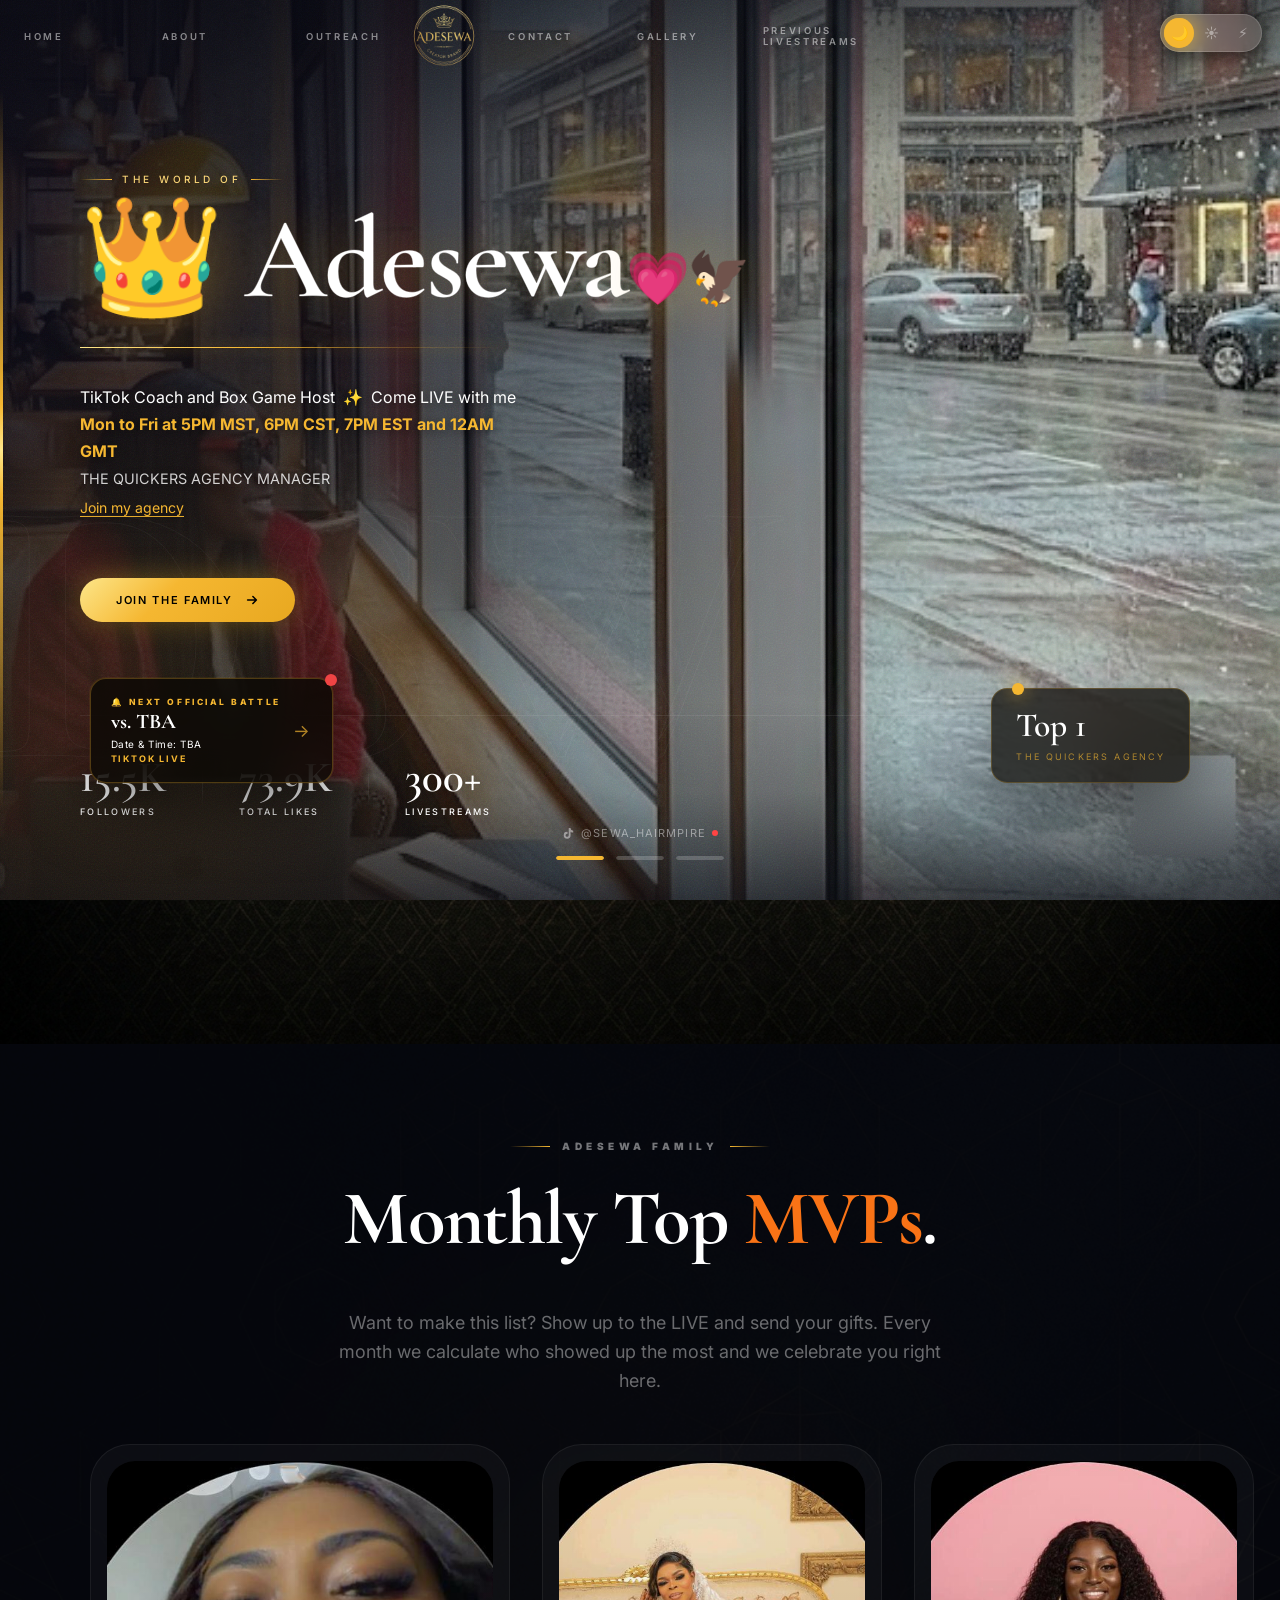
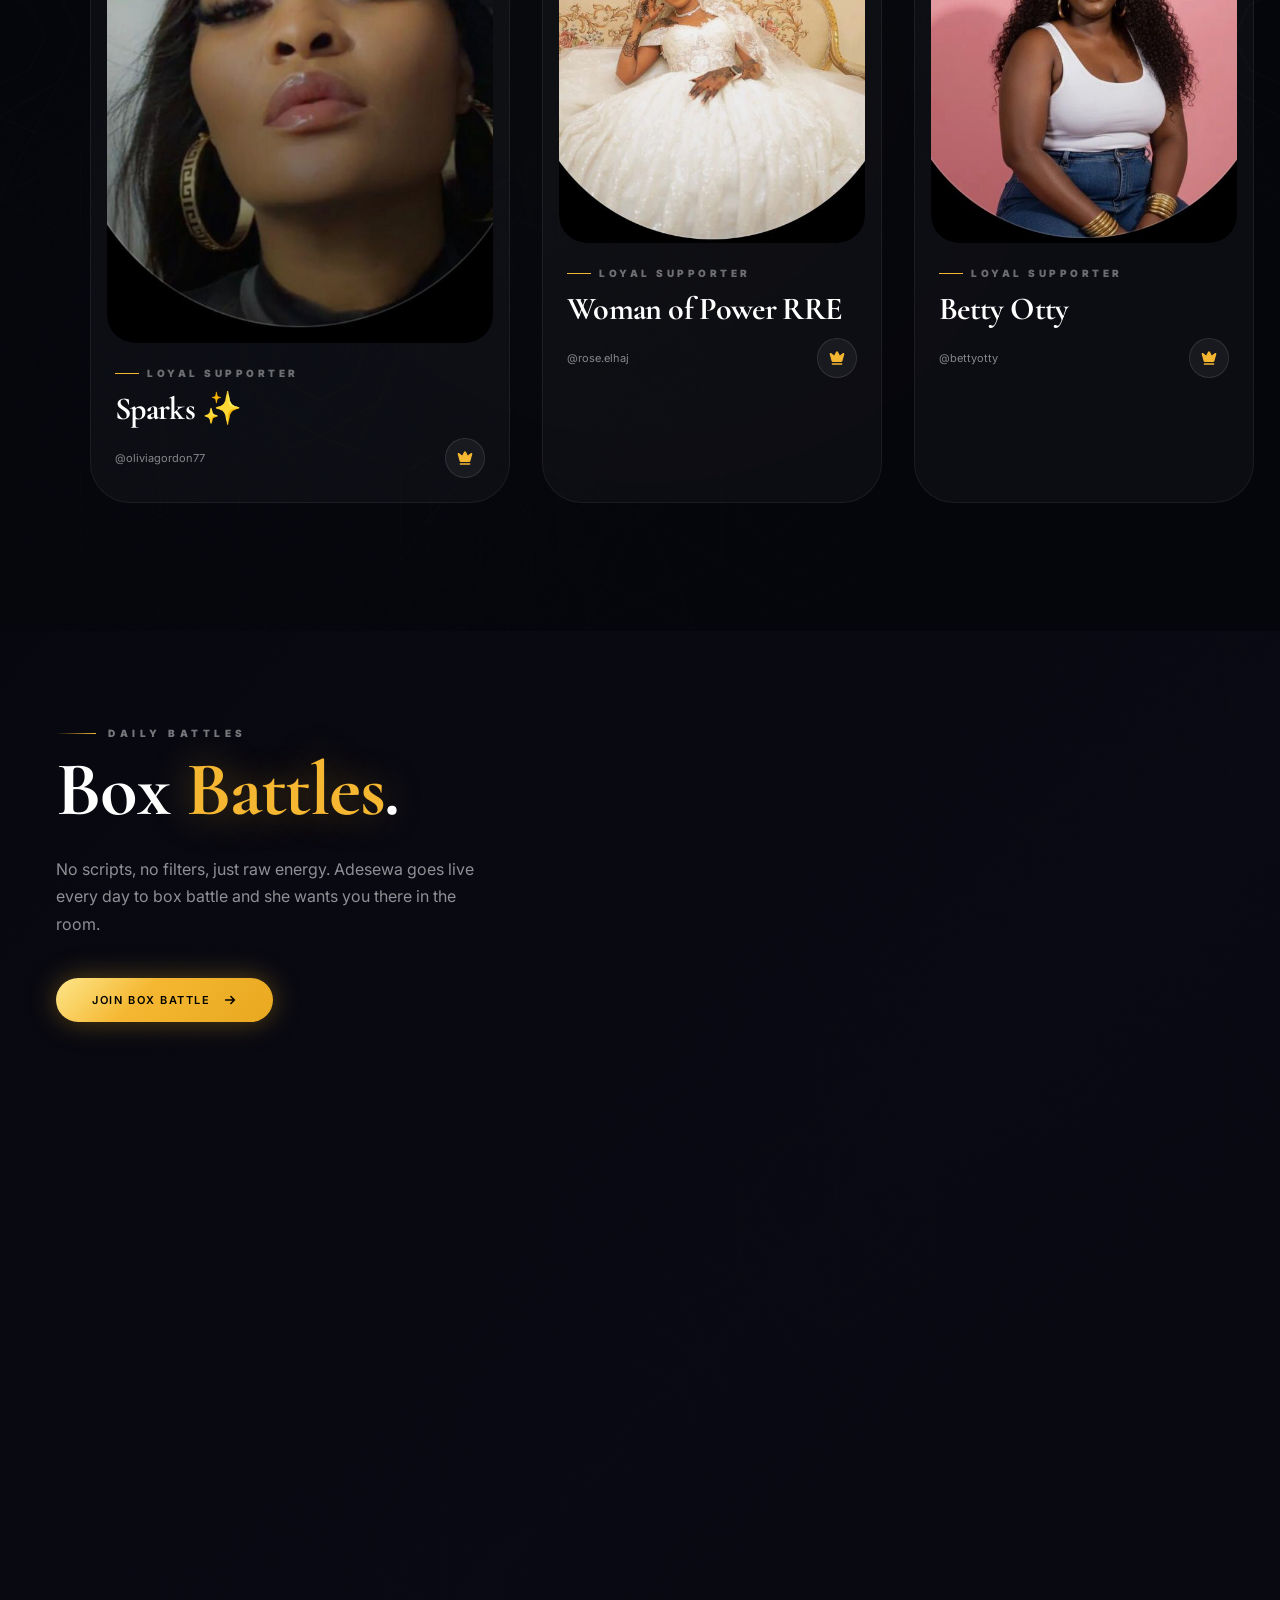
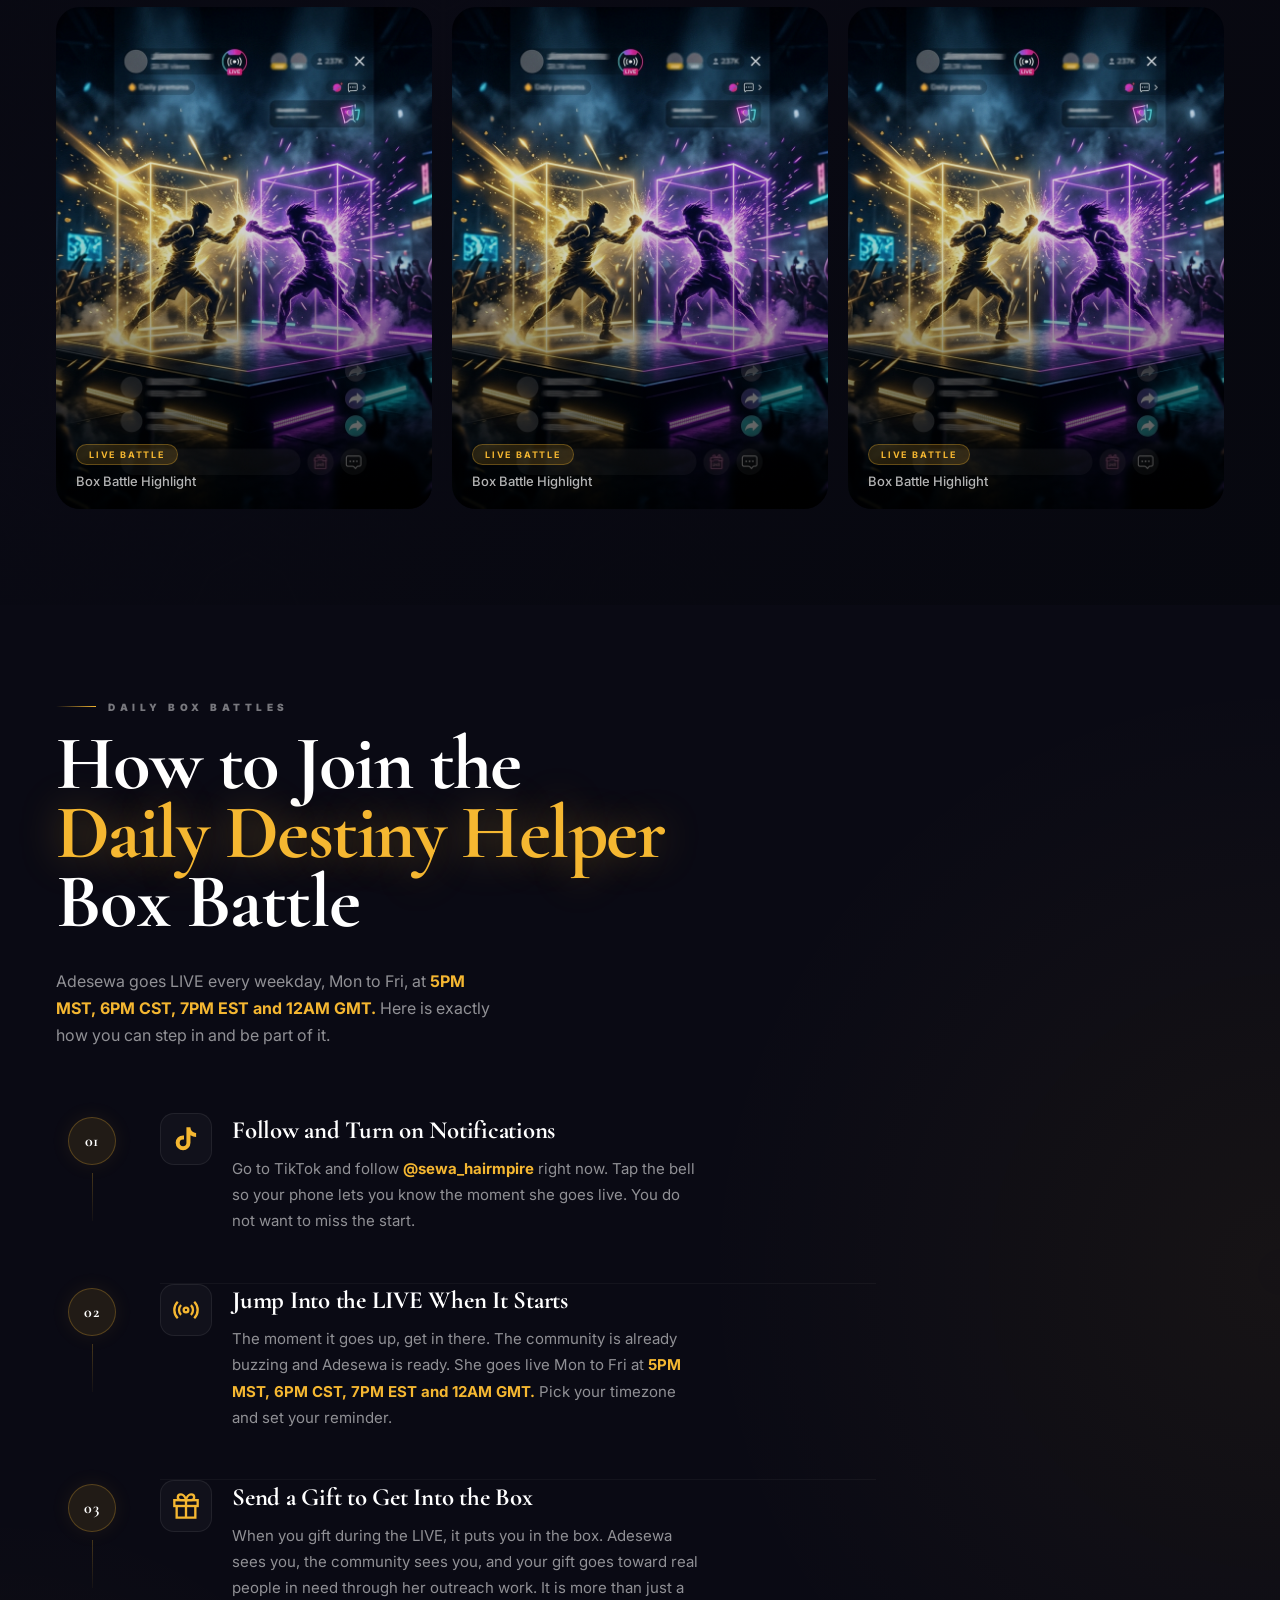
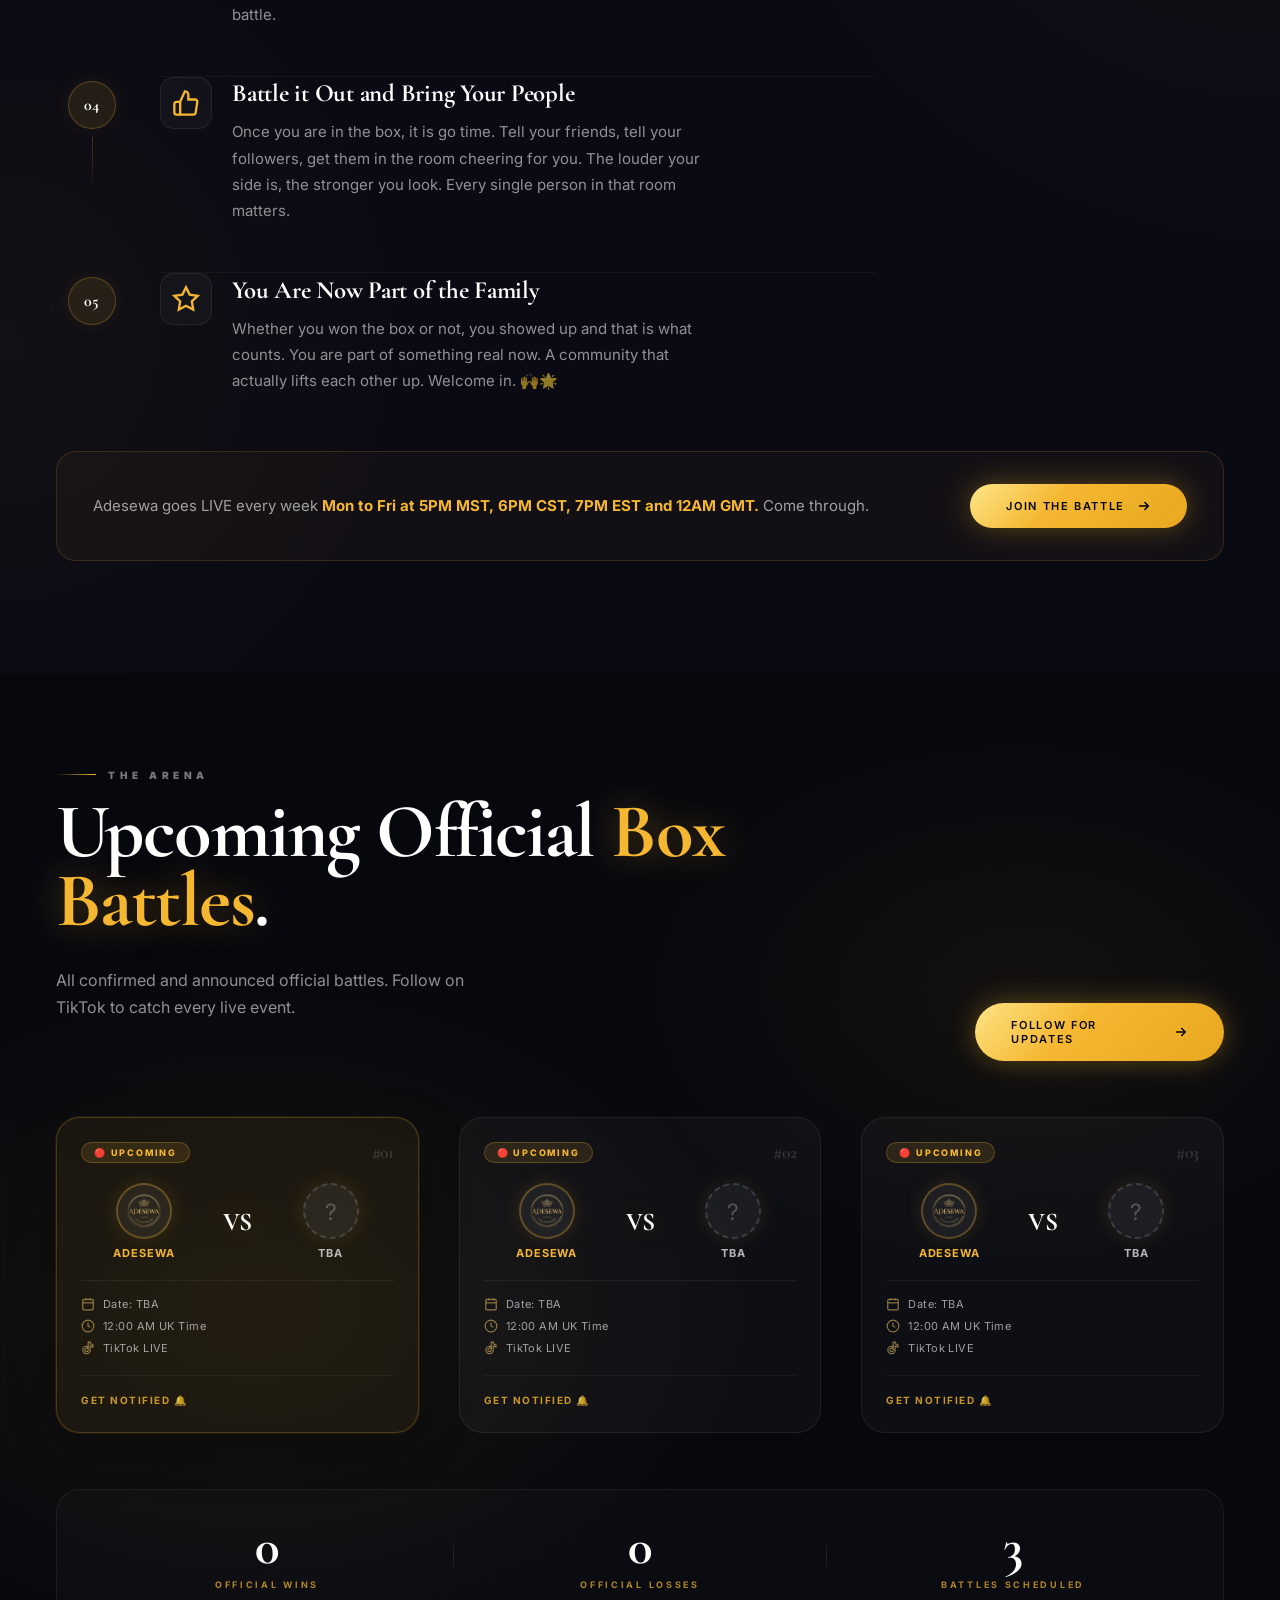
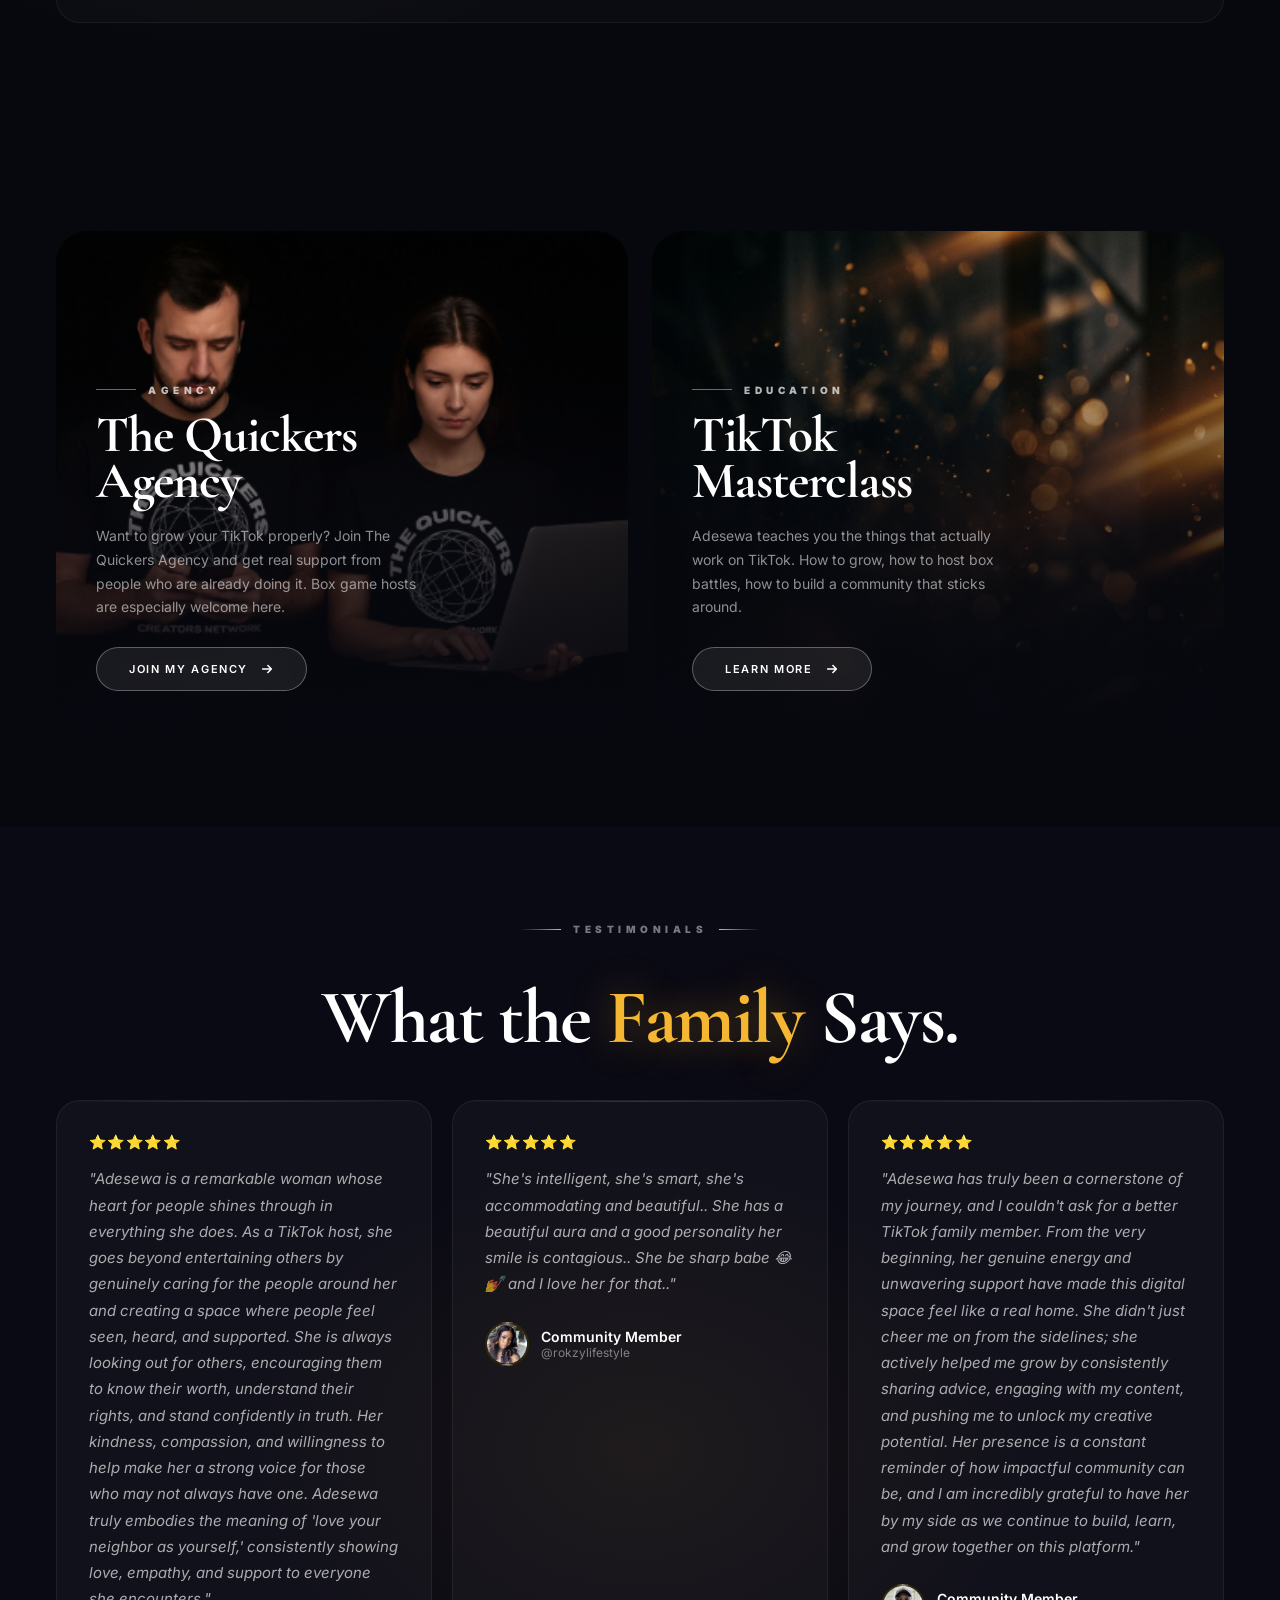
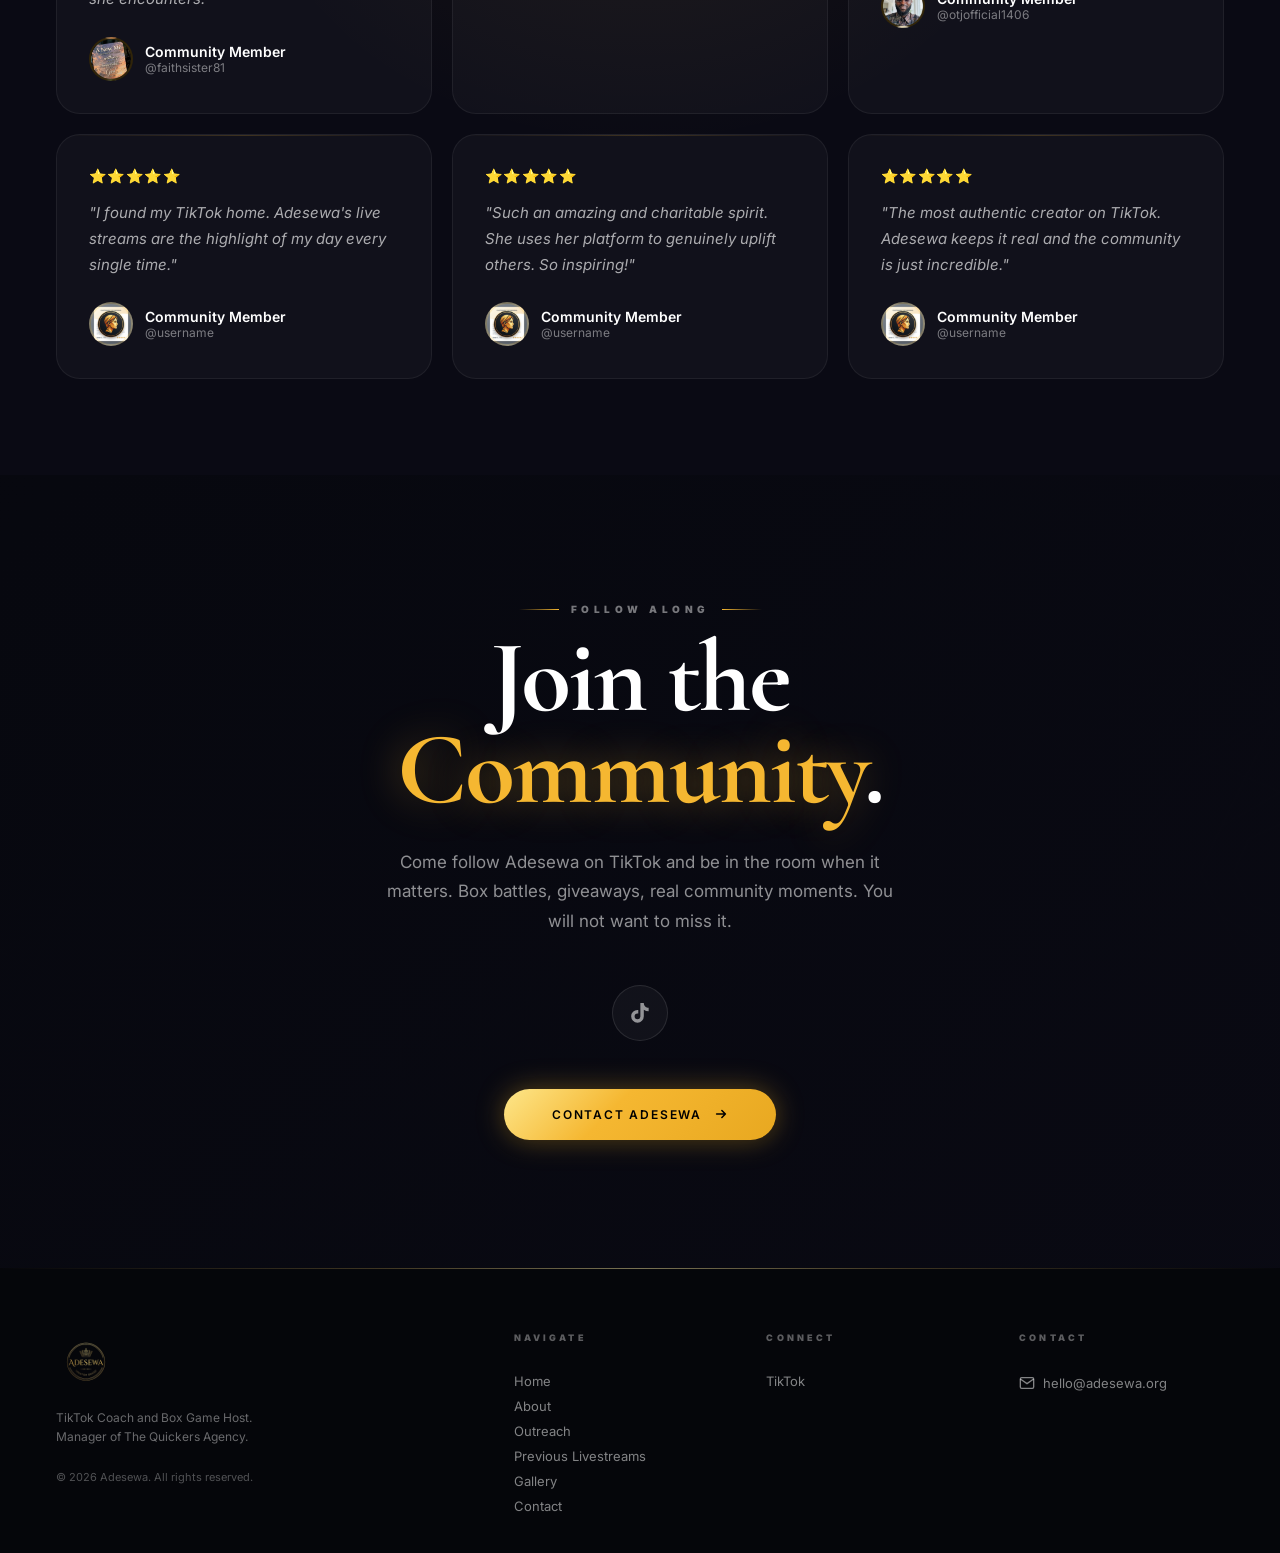
==== index.html @ 7ebfb3ec "Initial commit - Adesewa static website" ====
<!DOCTYPE html>
<html lang="en">
<head>
  <meta charset="UTF-8" />
  <meta name="viewport" content="width=device-width, initial-scale=1.0" />
  <title>👑 Adesewa 💗🦅</title>
  <meta name="description" content="TikTok Coach and Box Game Host. I go LIVE Mon-Fri at 5PM MST, 6PM CST, 7PM EST and 12AM GMT. Come box battle with me, join the family and let's build together. The Quickers Agency Manager." />
  <meta name="keywords" content="Adesewa,👑 Adesewa 💗🦅,Destiny Helper,Adesewa Family,Box Battles,TikTok Gifter,Philanthropist,Adesewa Community,TikTok Entertainment" />
  <meta property="og:title" content="👑 Adesewa 💗🦅" />
  <meta property="og:description" content="TikTok Coach and Box Game Host. I go LIVE Mon-Fri at 5PM MST, 6PM CST, 7PM EST and 12AM GMT. Come box battle, join the Adesewa Family and let's grow together." />
  <meta property="og:url" content="https://adesewa.org" />
  <meta property="og:site_name" content="Adesewa" />
  <meta property="og:locale" content="en_GB" />
  <meta property="og:type" content="website" />
  <meta name="twitter:card" content="summary_large_image" />
  <meta name="twitter:title" content="👑 Adesewa 💗🦅" />
  <meta name="twitter:description" content="TikTok Coach and Box Game Host. I go LIVE Mon-Fri at 5PM MST, 6PM CST, 7PM EST and 12AM GMT. Come box battle, join the Adesewa Family and let's grow together." />
  <link rel="icon" href="assets/logo-transparent.png" />
  <link rel="apple-touch-icon" href="assets/logo-transparent.png" />
  <link rel="preconnect" href="https://fonts.googleapis.com" />
  <link rel="preconnect" href="https://fonts.gstatic.com" crossorigin />
  <link href="https://fonts.googleapis.com/css2?family=Cormorant+Garamond:ital,wght@0,400;0,600;0,700;1,400&family=Inter:wght@300;400;500;600;700;900&display=swap" rel="stylesheet" />
  <link rel="stylesheet" href="css/style.css" />
  <!-- Anti-flash theme init — must be blocking, before body renders -->
  <script>
    (function(){
      var t = localStorage.getItem('ade-theme');
      if(t === 'light' || t === 'neon') document.documentElement.setAttribute('data-theme', t);
      else document.documentElement.setAttribute('data-theme', 'dark');
    })();
  </script>
</head>
<body>

  <!-- ===== HEADER / NAV ===== -->
  <header class="site-header" id="site-header">
    <div class="header-bg"></div>
    <div class="header-line-top"></div>
    <div class="header-inner">
      <!-- Left Nav -->
      <nav class="nav-left desktop-nav">
        <a class="nav-link" href="index.html">Home</a>
        <a class="nav-link" href="about.html">About</a>
        <a class="nav-link" href="outreach.html">Outreach</a>
      </nav>

      <!-- Logo -->
      <a class="logo-link" href="index.html" aria-label="Adesewa home">
        <div class="logo-wrap">
          <img src="assets/logo-transparent.png" alt="Adesewa Logo" class="logo-img" onerror="this.style.display='none';this.nextElementSibling.style.display='flex'" />
          <div class="logo-text-fallback">Adesewa</div>
          <div class="logo-glow"></div>
        </div>
      </a>

      <!-- Right Nav -->
      <nav class="nav-right desktop-nav">
        <a class="nav-link" href="archives.html">Previous Livestreams</a>
        <a class="nav-link" href="gallery.html">Gallery</a>
        <a class="nav-link" href="contact.html">Contact</a>
      </nav>

      <!-- Mobile Hamburger -->
      <button class="hamburger" id="hamburger-btn" aria-label="Open menu" aria-expanded="false">
        <span class="ham-line" style="width:28px"></span>
        <span class="ham-line" style="width:20px"></span>
        <span class="ham-line" style="width:18px"></span>
      </button>
    </div>
  </header>

  <!-- ===== FLOATING THEME TOGGLE (top-right, fixed) ===== -->
  <div class="theme-toggle theme-toggle-fixed" id="theme-toggle" role="group" aria-label="Select theme">
    <button class="theme-btn active" data-theme="dark" title="Dark" aria-pressed="true">🌙</button>
    <button class="theme-btn" data-theme="light" title="Light" aria-pressed="false">☀️</button>
    <button class="theme-btn" data-theme="neon" title="Neon" aria-pressed="false">⚡</button>
    <div class="theme-slider" id="theme-slider"></div>
  </div>

  <!-- Mobile Menu -->
  <div class="mobile-menu" id="mobile-menu" aria-hidden="true">
    <div class="mobile-menu-inner">
      <a class="mobile-nav-link" href="index.html">Home</a>
      <a class="mobile-nav-link" href="about.html">About</a>
      <a class="mobile-nav-link" href="outreach.html">Outreach</a>
      <a class="mobile-nav-link" href="archives.html">Previous Livestreams</a>
      <a class="mobile-nav-link" href="gallery.html">Gallery</a>
      <a class="mobile-nav-link" href="contact.html">Contact</a>
      <!-- Theme switcher inside mobile menu -->
      <div class="mobile-theme-row">
        <span class="mobile-theme-label">Theme</span>
        <div class="theme-toggle mobile" id="theme-toggle-mobile" role="group" aria-label="Select theme">
          <button class="theme-btn active" data-theme="dark" title="Dark">🌙</button>
          <button class="theme-btn" data-theme="light" title="Light">☀️</button>
          <button class="theme-btn" data-theme="neon" title="Neon">⚡</button>
          <div class="theme-slider" id="theme-slider-mobile"></div>
        </div>
      </div>
    </div>
  </div>

  <main>

    <!-- ===== HERO SECTION ===== -->
    <div class="hero-wrapper">
      <section class="hero-section" id="hero">
        <!-- Background -->
        <!-- Slide backgrounds -->
        <div class="hero-slides">
          <div class="hero-slide active" data-slide="0">
            <div class="hero-bg-mobile"  style="background-image:url('assets/hero-mobile.jpg')"></div>
            <div class="hero-bg-desktop" style="background-image:url('assets/hero-desktop.jpg')"></div>
          </div>
          <div class="hero-slide" data-slide="1">
            <div class="hero-bg-mobile"  style="background-image:url('assets/hero-slide2.jpg');background-position:center top"></div>
            <div class="hero-bg-desktop" style="background-image:url('assets/hero-slide2.jpg');background-position:right center"></div>
          </div>
          <div class="hero-slide" data-slide="2">
            <div class="hero-bg-mobile"  style="background-image:url('assets/hero-slide3.jpg');background-position:center top"></div>
            <div class="hero-bg-desktop" style="background-image:url('assets/hero-slide3.jpg');background-position:right center"></div>
          </div>
        </div>
        <!-- Overlays -->
        <div class="hero-overlay-mobile"></div>
        <div class="hero-overlay-desktop"></div>
        <div class="hero-overlay-bottom"></div>
        <div class="hero-overlay-top"></div>
        <!-- Noise texture -->
        <div class="hero-noise"></div>
        <!-- Gold radial glow -->
        <div class="hero-glow-left"></div>
        <!-- Decorative watermark text -->
        <p class="hero-watermark" aria-hidden="true">DSW</p>
        <!-- Left gold vertical line -->
        <div class="hero-vert-line"></div>

        <!-- Content -->
        <div class="hero-content">
          <div class="hero-content-inner">
            <div class="hero-eyebrow-wrap">
              <div class="hero-eyebrow-line left-line"></div>
              <span class="hero-eyebrow-text">The World of</span>
              <div class="hero-eyebrow-line right-line"></div>
            </div>

            <div class="hero-title-wrap">
              <h1 class="hero-title"><span class="hero-title-gold">👑 Adesewa<span class="hero-title-emoji">💗🦅</span></span></h1>
            </div>

            <div class="hero-divider"></div>

            <div class="hero-desc">
              TikTok Coach and Box Game Host &nbsp;✨&nbsp; Come LIVE with me <strong style="color:var(--gold)">Mon to Fri at 5PM MST, 6PM CST, 7PM EST and 12AM GMT</strong>
              <br/><span style="opacity:0.8;font-size:0.9em">THE QUICKERS AGENCY MANAGER</span>
              <br/>
              <a href="https://www.tiktok.com/t/ZTMCwBLCn/" target="_blank" rel="noopener noreferrer"
                 style="color:var(--gold);text-decoration:underline;text-underline-offset:3px;font-size:0.88em;margin-top:4px;display:inline-block">
                Join my agency
              </a>
            </div>

            <div class="hero-cta-wrap">
              <a href="https://www.tiktok.com/@sewa_hairmpire" target="_blank" rel="noopener noreferrer" class="btn-gold" id="hero-cta-btn">
                <span>Join the Family</span>
                <svg width="14" height="14" viewBox="0 0 16 16" fill="none">
                  <path d="M3 8h10M9 4l4 4-4 4" stroke="currentColor" stroke-width="1.8" stroke-linecap="round" stroke-linejoin="round"/>
                </svg>
              </a>
            </div>
          </div>

          <!-- Stats bar -->
          <div class="hero-stats-bar">
            <div class="hero-stats">
              <div class="stat-item">
                <p class="stat-number" id="stat-followers">15.5K</p>
                <p class="stat-label">Followers</p>
              </div>
              <div class="stat-divider"></div>
              <div class="stat-item">
                <p class="stat-number" id="stat-likes">73.9K</p>
                <p class="stat-label">Total Likes</p>
              </div>
              <div class="stat-divider"></div>
              <div class="stat-item">
                <p class="stat-number" id="stat-streams">300+</p>
                <p class="stat-label">Livestreams</p>
              </div>
            </div>
          </div>
        </div>

        <!-- Floating badge -->
        <div class="hero-badge" id="hero-badge">
          <div class="hero-badge-dot"></div>
          <div class="hero-badge-top-line"></div>
          <p class="hero-badge-number">Top 1</p>
          <p class="hero-badge-label">The Quickers Agency</p>
        </div>

        <!-- 🔔 UPCOMING BATTLE NOTIFICATION 🔔 edit text below -->
        <div class="hero-upcoming-card" id="hero-upcoming-card">
          <div class="hero-upcoming-pulse"></div>
          <div class="hero-upcoming-inner">
            <span class="hero-upcoming-tag">🔔 Next Official Battle</span>
            <p class="hero-upcoming-title" id="upcoming-battle-title">vs. TBA</p>
            <p class="hero-upcoming-meta" id="upcoming-battle-date">Date & Time: TBA</p>
            <p class="hero-upcoming-platform" id="upcoming-battle-platform">TikTok LIVE</p>
          </div>
          <div class="hero-upcoming-arrow">→</div>
        </div>

        <!-- Slide dots -->
        <div class="slide-dots" id="hero-dots">
          <button class="slide-dot active" data-slide="0" aria-label="Go to slide 1"><div class="dot-bg"></div><div class="dot-fill"></div></button>
          <button class="slide-dot" data-slide="1" aria-label="Go to slide 2"><div class="dot-bg"></div><div class="dot-fill"></div></button>
          <button class="slide-dot" data-slide="2" aria-label="Go to slide 3"><div class="dot-bg"></div><div class="dot-fill"></div></button>
        </div>
      </section>
    </div>

    <!-- Spacer -->
    <div class="section-spacer bg-white"></div>

    <!-- ===== TOP SUPPORTERS SECTION ===== -->
    <section class="supporters-section" id="supporters">
      <div class="section-bg-glow"></div>
      <div class="section-bg-img" style="background-image:url('assets/bgs/bg1.jpg')"></div>

      <div class="section-container">
        <div class="supporters-header centered">
          <div class="section-eyebrow centered">
            <div class="eyebrow-line"></div>
            <span class="eyebrow-text">Adesewa Family</span>
            <div class="eyebrow-line" style="background:linear-gradient(to left,transparent,var(--gold))"></div>
          </div>
          <h2 class="section-title centered">Monthly Top <span class="text-orange">MVPs</span>.</h2>
        </div>
        <p class="supporters-subtext centered">Want to make this list? Show up to the LIVE and send your gifts. Every month we calculate who showed up the most and we celebrate you right here.</p>

        <!-- 3 MVP Cards — centred grid, no carousel -->
        <div class="mvp-grid">

          <!-- Card 1 -->
          <div class="supporter-card large">
            <div class="card-image-wrap">
              <div class="card-image" style="background-image:url('assets/supporters/supporter1.jpg');background-position:center 15%"></div>
            </div>
            <div class="card-info">
              <div class="card-eyebrow"><div class="card-eyebrow-line"></div><span>Loyal Supporter</span></div>
              <h3 class="card-name">Sparks ✨</h3>
              <div class="card-footer">
                <a href="https://www.tiktok.com/@oliviagordon77?_r=1&_t=ZS-96aNcKRgJK4" class="card-handle">@oliviagordon77</a>
                <div class="card-crown-btn">
                  <svg xmlns="http://www.w3.org/2000/svg" width="16" height="16" viewBox="0 0 24 24" fill="currentColor" stroke="currentColor" stroke-width="2" stroke-linecap="round" stroke-linejoin="round"><path d="M11.562 3.266a.5.5 0 0 1 .876 0L15.39 8.87a1 1 0 0 0 1.516.294L21.183 5.5a.5.5 0 0 1 .798.519l-2.834 10.246a1 1 0 0 1-.956.734H5.81a1 1 0 0 1-.957-.734L2.02 6.02a.5.5 0 0 1 .798-.519l4.276 3.664a1 1 0 0 0 1.516-.294z"/><path d="M5 21h14"/></svg>
                </div>
              </div>
            </div>
          </div>

          <!-- Card 2 -->
          <div class="supporter-card">
            <div class="card-image-wrap">
              <div class="card-image" style="background-image:url('assets/supporters/supporter2.jpg');background-position:center 15%"></div>
            </div>
            <div class="card-info">
              <div class="card-eyebrow"><div class="card-eyebrow-line"></div><span>Loyal Supporter</span></div>
              <h3 class="card-name">Woman of Power RRE</h3>
              <div class="card-footer">
                <a href="https://www.tiktok.com/@rose.elhaj?_r=1&_t=ZS-96aNlvkUJuR" class="card-handle">@rose.elhaj</a>
                <div class="card-crown-btn">
                  <svg xmlns="http://www.w3.org/2000/svg" width="16" height="16" viewBox="0 0 24 24" fill="currentColor" stroke="currentColor" stroke-width="2" stroke-linecap="round" stroke-linejoin="round"><path d="M11.562 3.266a.5.5 0 0 1 .876 0L15.39 8.87a1 1 0 0 0 1.516.294L21.183 5.5a.5.5 0 0 1 .798.519l-2.834 10.246a1 1 0 0 1-.956.734H5.81a1 1 0 0 1-.957-.734L2.02 6.02a.5.5 0 0 1 .798-.519l4.276 3.664a1 1 0 0 0 1.516-.294z"/><path d="M5 21h14"/></svg>
                </div>
              </div>
            </div>
          </div>

          <!-- Card 3 -->
          <div class="supporter-card">
            <div class="card-image-wrap">
              <div class="card-image" style="background-image:url('assets/supporters/supporter3.jpg');background-position:center 15%"></div>
            </div>
            <div class="card-info">
              <div class="card-eyebrow"><div class="card-eyebrow-line"></div><span>Loyal Supporter</span></div>
              <h3 class="card-name">Betty Otty</h3>
              <div class="card-footer">
                <a href="https://www.tiktok.com/@bettyotty?_r=1&_t=ZS-96aNqadabPM" class="card-handle">@bettyotty</a>
                <div class="card-crown-btn">
                  <svg xmlns="http://www.w3.org/2000/svg" width="16" height="16" viewBox="0 0 24 24" fill="currentColor" stroke="currentColor" stroke-width="2" stroke-linecap="round" stroke-linejoin="round"><path d="M11.562 3.266a.5.5 0 0 1 .876 0L15.39 8.87a1 1 0 0 0 1.516.294L21.183 5.5a.5.5 0 0 1 .798.519l-2.834 10.246a1 1 0 0 1-.956.734H5.81a1 1 0 0 1-.957-.734L2.02 6.02a.5.5 0 0 1 .798-.519l4.276 3.664a1 1 0 0 0 1.516-.294z"/><path d="M5 21h14"/></svg>
                </div>
              </div>
            </div>
          </div>

        </div>
      </div>
    </section>

    <!-- ===== BOX BATTLES SECTION ===== -->
    <section class="battles-section" id="box-battles">
      <div class="battles-bg" style="background-image:url('assets/bgs/bg2.jpg')"></div>
      <div class="battles-overlay"></div>

      <div class="section-container">
        <div class="battles-header">
          <div class="section-eyebrow">
            <div class="eyebrow-line"></div>
            <span class="eyebrow-text">Daily Battles</span>
          </div>
          <h2 class="section-title">Box <span class="text-gold-glow">Battles</span>.</h2>
          <p class="section-desc">No scripts, no filters, just raw energy. Adesewa goes live every day to box battle and she wants you there in the room.</p>
          <button class="btn-gold" id="battles-cta-btn" onclick="openBattleForm()" type="button">
            <span>Join Box Battle</span>
            <svg width="14" height="14" viewBox="0 0 16 16" fill="none"><path d="M3 8h10M9 4l4 4-4 4" stroke="currentColor" stroke-width="1.8" stroke-linecap="round" stroke-linejoin="round"/></svg>
          </button>
        </div>

        <!-- Battle cards grid -->
        <div class="battles-grid">
          <div class="battle-card">
            <div class="battle-card-img" style="background-image:url('assets/battles/battle1.png')"></div>
            <div class="battle-card-overlay"></div>
            <div class="battle-card-info">
              <span class="battle-badge">Live Battle</span>
              <p class="battle-desc">Box Battle Highlight</p>
            </div>
          </div>
          <div class="battle-card">
            <div class="battle-card-img" style="background-image:url('assets/battles/battle2.png')"></div>
            <div class="battle-card-overlay"></div>
            <div class="battle-card-info">
              <span class="battle-badge">Live Battle</span>
              <p class="battle-desc">Box Battle Highlight</p>
            </div>
          </div>
          <div class="battle-card">
            <div class="battle-card-img" style="background-image:url('assets/battles/battle3.png')"></div>
            <div class="battle-card-overlay"></div>
            <div class="battle-card-info">
              <span class="battle-badge">Live Battle</span>
              <p class="battle-desc">Box Battle Highlight</p>
            </div>
          </div>
          <div class="battle-card">
            <div class="battle-card-img" style="background-image:url('assets/battles/battle4.png')"></div>
            <div class="battle-card-overlay"></div>
            <div class="battle-card-info">
              <span class="battle-badge">Live Battle</span>
              <p class="battle-desc">Box Battle Highlight</p>
            </div>
          </div>
          <div class="battle-card">
            <div class="battle-card-img" style="background-image:url('assets/battles/battle5.png')"></div>
            <div class="battle-card-overlay"></div>
            <div class="battle-card-info">
              <span class="battle-badge">Live Battle</span>
              <p class="battle-desc">Box Battle Highlight</p>
            </div>
          </div>
          <div class="battle-card">
            <div class="battle-card-img" style="background-image:url('assets/battles/battle6.png')"></div>
            <div class="battle-card-overlay"></div>
            <div class="battle-card-info">
              <span class="battle-badge">Live Battle</span>
              <p class="battle-desc">Box Battle Highlight</p>
            </div>
          </div>
        </div>
      </div>
    </section>

    <!-- ===== HOW TO JOIN SECTION ===== -->
    <section class="join-section" id="how-to-join">
      <div class="join-bg-glow"></div>

      <div class="section-container">

        <!-- Header -->
        <div class="join-header">
          <div class="section-eyebrow">
            <div class="eyebrow-line"></div>
            <span class="eyebrow-text">Daily Box Battles</span>
          </div>
          <h2 class="section-title">How to Join the<br/><span class="text-gold-glow">Daily Destiny Helper</span><br/>Box Battle</h2>
          <p class="section-desc">Adesewa goes LIVE every weekday, Mon to Fri, at <strong style="color:var(--gold)">5PM MST, 6PM CST, 7PM EST and 12AM GMT.</strong> Here is exactly how you can step in and be part of it.</p>
        </div>

        <!-- Steps -->
        <div class="join-steps">

          <!-- Step 1 -->
          <div class="join-step">
            <div class="join-step-left">
              <div class="join-step-number">01</div>
              <div class="join-step-connector"></div>
            </div>
            <div class="join-step-body">
              <div class="join-step-icon">
                <!-- TikTok icon -->
                <svg viewBox="0 0 24 24" fill="currentColor" width="28" height="28"><path d="M19.59 6.69a4.83 4.83 0 0 1-3.77-4.25V2h-3.45v13.67a2.89 2.89 0 0 1-2.88 2.5 2.89 2.89 0 0 1-2.89-2.89 2.89 2.89 0 0 1 2.89-2.89c.28 0 .54.04.79.1V9.01a6.33 6.33 0 0 0-.79-.05 6.34 6.34 0 0 0-6.34 6.34 6.34 6.34 0 0 0 6.34 6.34 6.34 6.34 0 0 0 6.33-6.34V8.69a8.27 8.27 0 0 0 4.84 1.55V6.79a4.85 4.85 0 0 1-1.07-.1z"/></svg>
              </div>
              <div class="join-step-text">
                <h3 class="join-step-title">Follow and Turn on Notifications</h3>
                <p class="join-step-desc">Go to TikTok and follow <strong style="color:var(--gold)">@sewa_hairmpire</strong> right now. Tap the bell so your phone lets you know the moment she goes live. You do not want to miss the start.</p>
              </div>
            </div>
          </div>

          <!-- Step 2 -->
          <div class="join-step">
            <div class="join-step-left">
              <div class="join-step-number">02</div>
              <div class="join-step-connector"></div>
            </div>
            <div class="join-step-body">
              <div class="join-step-icon">
                <!-- Live / stream icon -->
                <svg viewBox="0 0 24 24" fill="none" stroke="currentColor" stroke-width="2" width="28" height="28"><circle cx="12" cy="12" r="2"/><path d="M16.24 7.76a6 6 0 0 1 0 8.49m-8.48-.01a6 6 0 0 1 0-8.49m11.31-2.82a10 10 0 0 1 0 14.14m-14.14 0a10 10 0 0 1 0-14.14"/></svg>
              </div>
              <div class="join-step-text">
                <h3 class="join-step-title">Jump Into the LIVE When It Starts</h3>
                <p class="join-step-desc">The moment it goes up, get in there. The community is already buzzing and Adesewa is ready. She goes live Mon to Fri at <strong style="color:var(--gold)">5PM MST, 6PM CST, 7PM EST and 12AM GMT.</strong> Pick your timezone and set your reminder.</p>
              </div>
            </div>
          </div>

          <!-- Step 3 -->
          <div class="join-step">
            <div class="join-step-left">
              <div class="join-step-number">03</div>
              <div class="join-step-connector"></div>
            </div>
            <div class="join-step-body">
              <div class="join-step-icon">
                <!-- Gift icon -->
                <svg viewBox="0 0 24 24" fill="none" stroke="currentColor" stroke-width="2" width="28" height="28"><polyline points="20 12 20 22 4 22 4 12"/><rect x="2" y="7" width="20" height="5"/><line x1="12" y1="22" x2="12" y2="7"/><path d="M12 7H7.5a2.5 2.5 0 0 1 0-5C11 2 12 7 12 7z"/><path d="M12 7h4.5a2.5 2.5 0 0 0 0-5C13 2 12 7 12 7z"/></svg>
              </div>
              <div class="join-step-text">
                <h3 class="join-step-title">Send a Gift to Get Into the Box</h3>
                <p class="join-step-desc">When you gift during the LIVE, it puts you in the box. Adesewa sees you, the community sees you, and your gift goes toward real people in need through her outreach work. It is more than just a battle.</p>
              </div>
            </div>
          </div>

          <!-- Step 4 -->
          <div class="join-step">
            <div class="join-step-left">
              <div class="join-step-number">04</div>
              <div class="join-step-connector"></div>
            </div>
            <div class="join-step-body">
              <div class="join-step-icon">
                <!-- Battle / fist icon -->
                <svg viewBox="0 0 24 24" fill="none" stroke="currentColor" stroke-width="2" width="28" height="28"><path d="M14 9V5a3 3 0 0 0-3-3l-4 9v11h11.28a2 2 0 0 0 2-1.7l1.38-9a2 2 0 0 0-2-2.3H14z"/><path d="M7 22H4a2 2 0 0 1-2-2v-7a2 2 0 0 1 2-2h3"/></svg>
              </div>
              <div class="join-step-text">
                <h3 class="join-step-title">Battle it Out and Bring Your People</h3>
                <p class="join-step-desc">Once you are in the box, it is go time. Tell your friends, tell your followers, get them in the room cheering for you. The louder your side is, the stronger you look. Every single person in that room matters.</p>
              </div>
            </div>
          </div>

          <!-- Step 5 -->
          <div class="join-step last">
            <div class="join-step-left">
              <div class="join-step-number">05</div>
            </div>
            <div class="join-step-body">
              <div class="join-step-icon">
                <svg viewBox="0 0 24 24" fill="none" stroke="currentColor" stroke-width="2" width="28" height="28"><polygon points="12 2 15.09 8.26 22 9.27 17 14.14 18.18 21.02 12 17.77 5.82 21.02 7 14.14 2 9.27 8.91 8.26 12 2"/></svg>
              </div>
              <div class="join-step-text">
                <h3 class="join-step-title">You Are Now Part of the Family</h3>
                <p class="join-step-desc">Whether you won the box or not, you showed up and that is what counts. You are part of something real now. A community that actually lifts each other up. Welcome in. 🙌🌟</p>
              </div>
            </div>
          </div>

        </div>
        <!-- end steps -->

        <!-- CTA strip -->
        <div class="join-cta-strip">
          <p class="join-cta-text">Adesewa goes LIVE every week <strong style="color:var(--gold)">Mon to Fri at 5PM MST, 6PM CST, 7PM EST and 12AM GMT.</strong> Come through.</p>
          <a href="https://www.tiktok.com/@sewa_hairmpire" target="_blank" rel="noopener noreferrer" class="btn-gold" id="join-cta-btn">
            <span>Join the Battle</span>
            <svg width="14" height="14" viewBox="0 0 16 16" fill="none"><path d="M3 8h10M9 4l4 4-4 4" stroke="currentColor" stroke-width="1.8" stroke-linecap="round" stroke-linejoin="round"/></svg>
          </a>
        </div>

      </div>
    </section>

    <!-- ===== THE ARENA SCHEDULE SECTION ===== -->
    <!--
      // HOW TO EDIT THE SCHEDULE:
         Each .schedule-card block below is one upcoming battle.
         Edit the text inside .sched-opponent, .sched-date, .sched-time, .sched-platform, .sched-status.
         Add/remove .schedule-card blocks to update the schedule.
         Set data-status="upcoming" | "live" | "confirmed" | "completed" on each card.
    -->
    <section class="arena-section" id="arena-schedule">
      <div class="arena-bg-glow"></div>
      <div class="section-container">

        <div class="arena-header">
          <div>
            <div class="section-eyebrow">
              <div class="eyebrow-line"></div>
              <span class="eyebrow-text">The Arena</span>
            </div>
            <h2 class="section-title">Upcoming Official <span class="text-gold-glow">Box Battles</span>.</h2>
            <p class="section-desc">All confirmed and announced official battles. Follow on TikTok to catch every live event.</p>
          </div>
          <a href="https://www.tiktok.com/@sewa_hairmpire" target="_blank" rel="noopener noreferrer" class="btn-gold" id="arena-cta-btn">
            <span>Follow for Updates</span>
            <svg width="14" height="14" viewBox="0 0 16 16" fill="none"><path d="M3 8h10M9 4l4 4-4 4" stroke="currentColor" stroke-width="1.8" stroke-linecap="round" stroke-linejoin="round"/></svg>
          </a>
        </div>

        <!-- SCHEDULE CARDS — edit each card below -->
        <div class="schedule-grid" id="schedule-grid">

          <!-- Card 1: Next Upcoming Battle -->
          <div class="schedule-card featured" data-status="upcoming">
            <div class="sched-card-inner">
              <div class="sched-status-row">
                <span class="sched-status-pill upcoming">🔴 Upcoming</span>
                <span class="sched-num">#01</span>
              </div>
              <div class="sched-vs-wrap">
                <div class="sched-fighter me">
                  <div class="sched-avatar" style="background-image:url('assets/logo-transparent.png')"></div>
                  <span class="sched-name">Adesewa</span>
                </div>
                <div class="sched-vs">VS</div>
                <div class="sched-fighter opp">
                  <div class="sched-avatar placeholder">?</div>
                  <!-- Edit opponent name below -->
                  <span class="sched-name sched-opponent">TBA</span>
                </div>
              </div>
              <div class="sched-details">
                <!-- Edit date, time, platform below -->
                <div class="sched-detail-item">
                  <svg width="14" height="14" viewBox="0 0 24 24" fill="none" stroke="currentColor" stroke-width="2"><rect x="3" y="4" width="18" height="18" rx="2"/><line x1="16" y1="2" x2="16" y2="6"/><line x1="8" y1="2" x2="8" y2="6"/><line x1="3" y1="10" x2="21" y2="10"/></svg>
                  <span class="sched-date">Date: TBA</span>
                </div>
                <div class="sched-detail-item">
                  <svg width="14" height="14" viewBox="0 0 24 24" fill="none" stroke="currentColor" stroke-width="2"><circle cx="12" cy="12" r="10"/><polyline points="12 6 12 12 16 14"/></svg>
                  <span class="sched-time">12:00 AM UK Time</span>
                </div>
                <div class="sched-detail-item">
                  <svg width="14" height="14" viewBox="0 0 24 24" fill="none" stroke="currentColor" stroke-width="2"><path d="M19.59 6.69a4.83 4.83 0 0 1-3.77-4.25V2h-3.45v13.67a2.89 2.89 0 0 1-2.88 2.5 2.89 2.89 0 0 1-2.89-2.89 2.89 2.89 0 0 1 2.89-2.89c.28 0 .54.04.79.1V9.01a6.33 6.33 0 0 0-.79-.05 6.34 6.34 0 0 0-6.34 6.34 6.34 6.34 0 0 0 6.34 6.34 6.34 6.34 0 0 0 6.33-6.34V8.69a8.27 8.27 0 0 0 4.84 1.55V6.79a4.85 4.85 0 0 1-1.07-.1z"/></svg>
                  <span class="sched-platform">TikTok LIVE</span>
                </div>
              </div>
              <div class="sched-card-footer">
                <a href="https://www.tiktok.com/@sewa_hairmpire" target="_blank" rel="noopener noreferrer" class="sched-watch-btn">Get Notified 🔔</a>
              </div>
            </div>
            <div class="sched-card-glow"></div>
          </div>

          <!-- Card 2 -->
          <div class="schedule-card" data-status="upcoming">
            <div class="sched-card-inner">
              <div class="sched-status-row">
                <span class="sched-status-pill upcoming">🔴 Upcoming</span>
                <span class="sched-num">#02</span>
              </div>
              <div class="sched-vs-wrap">
                <div class="sched-fighter me">
                  <div class="sched-avatar" style="background-image:url('assets/logo-transparent.png')"></div>
                  <span class="sched-name">Adesewa</span>
                </div>
                <div class="sched-vs">VS</div>
                <div class="sched-fighter opp">
                  <div class="sched-avatar placeholder">?</div>
                  <span class="sched-name sched-opponent">TBA</span>
                </div>
              </div>
              <div class="sched-details">
                <div class="sched-detail-item">
                  <svg width="14" height="14" viewBox="0 0 24 24" fill="none" stroke="currentColor" stroke-width="2"><rect x="3" y="4" width="18" height="18" rx="2"/><line x1="16" y1="2" x2="16" y2="6"/><line x1="8" y1="2" x2="8" y2="6"/><line x1="3" y1="10" x2="21" y2="10"/></svg>
                  <span class="sched-date">Date: TBA</span>
                </div>
                <div class="sched-detail-item">
                  <svg width="14" height="14" viewBox="0 0 24 24" fill="none" stroke="currentColor" stroke-width="2"><circle cx="12" cy="12" r="10"/><polyline points="12 6 12 12 16 14"/></svg>
                  <span class="sched-time">12:00 AM UK Time</span>
                </div>
                <div class="sched-detail-item">
                  <svg width="14" height="14" viewBox="0 0 24 24" fill="none" stroke="currentColor" stroke-width="2"><path d="M19.59 6.69a4.83 4.83 0 0 1-3.77-4.25V2h-3.45v13.67a2.89 2.89 0 0 1-2.88 2.5 2.89 2.89 0 0 1-2.89-2.89 2.89 2.89 0 0 1 2.89-2.89c.28 0 .54.04.79.1V9.01a6.33 6.33 0 0 0-.79-.05 6.34 6.34 0 0 0-6.34 6.34 6.34 6.34 0 0 0 6.34 6.34 6.34 6.34 0 0 0 6.33-6.34V8.69a8.27 8.27 0 0 0 4.84 1.55V6.79a4.85 4.85 0 0 1-1.07-.1z"/></svg>
                  <span class="sched-platform">TikTok LIVE</span>
                </div>
              </div>
              <div class="sched-card-footer">
                <a href="https://www.tiktok.com/@sewa_hairmpire" target="_blank" rel="noopener noreferrer" class="sched-watch-btn">Get Notified 🔔</a>
              </div>
            </div>
            <div class="sched-card-glow"></div>
          </div>

          <!-- Card 3 -->
          <div class="schedule-card" data-status="upcoming">
            <div class="sched-card-inner">
              <div class="sched-status-row">
                <span class="sched-status-pill upcoming">🔴 Upcoming</span>
                <span class="sched-num">#03</span>
              </div>
              <div class="sched-vs-wrap">
                <div class="sched-fighter me">
                  <div class="sched-avatar" style="background-image:url('assets/logo-transparent.png')"></div>
                  <span class="sched-name">Adesewa</span>
                </div>
                <div class="sched-vs">VS</div>
                <div class="sched-fighter opp">
                  <div class="sched-avatar placeholder">?</div>
                  <span class="sched-name sched-opponent">TBA</span>
                </div>
              </div>
              <div class="sched-details">
                <div class="sched-detail-item">
                  <svg width="14" height="14" viewBox="0 0 24 24" fill="none" stroke="currentColor" stroke-width="2"><rect x="3" y="4" width="18" height="18" rx="2"/><line x1="16" y1="2" x2="16" y2="6"/><line x1="8" y1="2" x2="8" y2="6"/><line x1="3" y1="10" x2="21" y2="10"/></svg>
                  <span class="sched-date">Date: TBA</span>
                </div>
                <div class="sched-detail-item">
                  <svg width="14" height="14" viewBox="0 0 24 24" fill="none" stroke="currentColor" stroke-width="2"><circle cx="12" cy="12" r="10"/><polyline points="12 6 12 12 16 14"/></svg>
                  <span class="sched-time">12:00 AM UK Time</span>
                </div>
                <div class="sched-detail-item">
                  <svg width="14" height="14" viewBox="0 0 24 24" fill="none" stroke="currentColor" stroke-width="2"><path d="M19.59 6.69a4.83 4.83 0 0 1-3.77-4.25V2h-3.45v13.67a2.89 2.89 0 0 1-2.88 2.5 2.89 2.89 0 0 1-2.89-2.89 2.89 2.89 0 0 1 2.89-2.89c.28 0 .54.04.79.1V9.01a6.33 6.33 0 0 0-.79-.05 6.34 6.34 0 0 0-6.34 6.34 6.34 6.34 0 0 0 6.34 6.34 6.34 6.34 0 0 0 6.33-6.34V8.69a8.27 8.27 0 0 0 4.84 1.55V6.79a4.85 4.85 0 0 1-1.07-.1z"/></svg>
                  <span class="sched-platform">TikTok LIVE</span>
                </div>
              </div>
              <div class="sched-card-footer">
                <a href="https://www.tiktok.com/@sewa_hairmpire" target="_blank" rel="noopener noreferrer" class="sched-watch-btn">Get Notified 🔔</a>
              </div>
            </div>
            <div class="sched-card-glow"></div>
          </div>

        </div>
        <!-- END SCHEDULE CARDS -->

        <!-- Record banner -->
        <div class="arena-record-bar">
          <div class="arena-record-item">
            <span class="arena-record-number">0</span>
            <span class="arena-record-label">Official Wins</span>
          </div>
          <div class="arena-record-divider"></div>
          <div class="arena-record-item">
            <span class="arena-record-number">0</span>
            <span class="arena-record-label">Official Losses</span>
          </div>
          <div class="arena-record-divider"></div>
          <div class="arena-record-item">
            <span class="arena-record-number" id="sched-total">3</span>
            <span class="arena-record-label">Battles Scheduled</span>
          </div>
        </div>

      </div>
    </section>

    <!-- ===== AGENCY / SERVICES SECTION ===== -->
    <section class="services-section" id="services">
      <div class="section-container">
        <div class="services-grid">

          <!-- Agency Card -->
          <div class="service-card" id="service-agency">
            <div class="service-card-bg" style="background-image:url('assets/agency-cover.jpg')"></div>
            <div class="service-card-overlay"></div>
            <div class="service-card-content">
              <div class="section-eyebrow light">
                <div class="eyebrow-line"></div>
                <span class="eyebrow-text">Agency</span>
              </div>
              <h2 class="service-card-title">The Quickers<br/>Agency</h2>
              <p class="service-card-desc">Want to grow your TikTok properly? Join The Quickers Agency and get real support from people who are already doing it. Box game hosts are especially welcome here.</p>
              <a href="https://www.tiktok.com/t/ZTMCwBLCn/" target="_blank" rel="noopener noreferrer" class="btn-outline" id="agency-btn">
                <span>Join My Agency</span>
                <svg width="14" height="14" viewBox="0 0 16 16" fill="none"><path d="M3 8h10M9 4l4 4-4 4" stroke="currentColor" stroke-width="1.8" stroke-linecap="round" stroke-linejoin="round"/></svg>
              </a>
            </div>
          </div>

          <!-- Masterclass Card -->
          <div class="service-card" id="service-masterclass">
            <div class="service-card-bg" style="background-image:url('assets/masterclass-cover.jpg')"></div>
            <div class="service-card-overlay"></div>
            <div class="service-card-content">
              <div class="section-eyebrow light">
                <div class="eyebrow-line"></div>
                <span class="eyebrow-text">Education</span>
              </div>
              <h2 class="service-card-title">TikTok<br/>Masterclass</h2>
              <p class="service-card-desc">Adesewa teaches you the things that actually work on TikTok. How to grow, how to host box battles, how to build a community that sticks around.</p>
              <a href="contact.html" class="btn-outline" id="masterclass-btn">
                <span>Learn More</span>
                <svg width="14" height="14" viewBox="0 0 16 16" fill="none"><path d="M3 8h10M9 4l4 4-4 4" stroke="currentColor" stroke-width="1.8" stroke-linecap="round" stroke-linejoin="round"/></svg>
              </a>
            </div>
          </div>

        </div>
      </div>
    </section>

    <!-- ===== REVIEWS SECTION ===== -->
    <section class="reviews-section" id="reviews">
      <div class="reviews-bg-glow"></div>

      <div class="section-container">
        <div class="section-eyebrow centered">
          <div class="eyebrow-line"></div>
          <span class="eyebrow-text">Testimonials</span>
          <div class="eyebrow-line"></div>
        </div>
        <h2 class="section-title centered">What the <span class="text-gold-glow">Family</span> Says.</h2>

        <div class="reviews-grid">

          <div class="review-card">
            <div class="review-stars">⭐⭐⭐⭐⭐</div>
            <p class="review-text">"Adesewa is a remarkable woman whose heart for people shines through in everything she does. As a TikTok host, she goes beyond entertaining others by genuinely caring for the people around her and creating a space where people feel seen, heard, and supported. She is always looking out for others, encouraging them to know their worth, understand their rights, and stand confidently in truth. Her kindness, compassion, and willingness to help make her a strong voice for those who may not always have one. Adesewa truly embodies the meaning of 'love your neighbor as yourself,' consistently showing love, empathy, and support to everyone she encounters."</p>
            <div class="review-author">
              <div class="review-avatar" style="background-image:url('assets/reviews/review1.jpg')"></div>
              <div>
                <p class="review-name">Community Member</p>
                <p class="review-handle">@faithsister81</p>
              </div>
            </div>
          </div>

          <div class="review-card">
            <div class="review-stars">⭐⭐⭐⭐⭐</div>
            <p class="review-text">"She's intelligent, she's smart, she's accommodating and beautiful.. She has a beautiful aura and a good personality her smile is contagious.. She be sharp babe 😂💅 and I love her for that.."</p>
            <div class="review-author">
              <div class="review-avatar" style="background-image:url('assets/reviews/review2.jpg')"></div>
              <div>
                <p class="review-name">Community Member</p>
                <p class="review-handle">@rokzylifestyle</p>
              </div>
            </div>
          </div>

          <div class="review-card">
            <div class="review-stars">⭐⭐⭐⭐⭐</div>
            <p class="review-text">"Adesewa has truly been a cornerstone of my journey, and I couldn't ask for a better TikTok family member. From the very beginning, her genuine energy and unwavering support have made this digital space feel like a real home. She didn't just cheer me on from the sidelines; she actively helped me grow by consistently sharing advice, engaging with my content, and pushing me to unlock my creative potential. Her presence is a constant reminder of how impactful community can be, and I am incredibly grateful to have her by my side as we continue to build, learn, and grow together on this platform."</p>
            <div class="review-author">
              <div class="review-avatar" style="background-image:url('assets/reviews/review3.jpg')"></div>
              <div>
                <p class="review-name">Community Member</p>
                <p class="review-handle">@otjofficial1406</p>
              </div>
            </div>
          </div>

          <div class="review-card">
            <div class="review-stars">⭐⭐⭐⭐⭐</div>
            <p class="review-text">"I found my TikTok home. Adesewa's live streams are the highlight of my day every single time."</p>
            <div class="review-author">
              <div class="review-avatar" style="background-image:url('assets/reviews/review4.jpg')"></div>
              <div>
                <p class="review-name">Community Member</p>
                <p class="review-handle">@username</p>
              </div>
            </div>
          </div>

          <div class="review-card">
            <div class="review-stars">⭐⭐⭐⭐⭐</div>
            <p class="review-text">"Such an amazing and charitable spirit. She uses her platform to genuinely uplift others. So inspiring!"</p>
            <div class="review-author">
              <div class="review-avatar" style="background-image:url('assets/reviews/review5.jpg')"></div>
              <div>
                <p class="review-name">Community Member</p>
                <p class="review-handle">@username</p>
              </div>
            </div>
          </div>

          <div class="review-card">
            <div class="review-stars">⭐⭐⭐⭐⭐</div>
            <p class="review-text">"The most authentic creator on TikTok. Adesewa keeps it real and the community is just incredible."</p>
            <div class="review-author">
              <div class="review-avatar" style="background-image:url('assets/reviews/review6.jpg')"></div>
              <div>
                <p class="review-name">Community Member</p>
                <p class="review-handle">@username</p>
              </div>
            </div>
          </div>

        </div>
      </div>
    </section>

    <!-- ===== SOCIAL / CTA SECTION ===== -->
    <section class="social-cta-section" id="social-cta">
      <div class="social-cta-bg" style="background-image:url('assets/bgs/bg3.jpg')"></div>
      <div class="social-cta-overlay"></div>
      <div class="section-container">
        <div class="social-cta-inner">
          <div class="section-eyebrow centered">
            <div class="eyebrow-line"></div>
            <span class="eyebrow-text">Follow Along</span>
            <div class="eyebrow-line"></div>
          </div>
          <h2 class="section-title centered large">Join the <span class="text-gold-glow">Community</span>.</h2>
          <p class="social-cta-desc">Come follow Adesewa on TikTok and be in the room when it matters. Box battles, giveaways, real community moments. You will not want to miss it.</p>

          <div class="social-icons-row">
            <a href="#" class="social-icon-btn" id="social-tiktok" aria-label="TikTok">
              <svg viewBox="0 0 24 24" fill="currentColor" width="24" height="24"><path d="M19.59 6.69a4.83 4.83 0 0 1-3.77-4.25V2h-3.45v13.67a2.89 2.89 0 0 1-2.88 2.5 2.89 2.89 0 0 1-2.89-2.89 2.89 2.89 0 0 1 2.89-2.89c.28 0 .54.04.79.1V9.01a6.33 6.33 0 0 0-.79-.05 6.34 6.34 0 0 0-6.34 6.34 6.34 6.34 0 0 0 6.34 6.34 6.34 6.34 0 0 0 6.33-6.34V8.69a8.27 8.27 0 0 0 4.84 1.55V6.79a4.85 4.85 0 0 1-1.07-.1z"/></svg>
            </a>
            
          </div>

          <a href="contact.html" class="btn-gold large" id="social-cta-btn">
            <span>Contact Adesewa</span>
            <svg width="14" height="14" viewBox="0 0 16 16" fill="none"><path d="M3 8h10M9 4l4 4-4 4" stroke="currentColor" stroke-width="1.8" stroke-linecap="round" stroke-linejoin="round"/></svg>
          </a>
        </div>
      </div>
    </section>

  </main>

  <!-- ===== FOOTER ===== -->
  <footer class="site-footer">
    <div class="footer-top-line"></div>
    <div class="section-container">
      <div class="footer-grid">
        <div class="footer-brand">
          <a href="index.html" class="footer-logo-link">
            <img src="assets/logo-transparent.png" alt="Adesewa Logo" class="footer-logo" onerror="this.style.display='none';this.nextElementSibling.style.display='block'" />
            <span class="footer-logo-text-fallback">Adesewa</span>
          </a>
          <p class="footer-tagline">TikTok Coach and Box Game Host. Manager of The Quickers Agency.</p>
          <p class="footer-copy">&copy; <span id="footer-year">2025</span> Adesewa. All rights reserved.</p>
        </div>

        <div class="footer-links-col">
          <h4 class="footer-col-title">Navigate</h4>
          <a class="footer-link" href="index.html">Home</a>
          <a class="footer-link" href="about.html">About</a>
          <a class="footer-link" href="outreach.html">Outreach</a>
          <a class="footer-link" href="archives.html">Previous Livestreams</a>
          <a class="footer-link" href="gallery.html">Gallery</a>
          <a class="footer-link" href="contact.html">Contact</a>
        </div>

        <div class="footer-links-col">
          <h4 class="footer-col-title">Connect</h4>
          <a class="footer-link" href="https://www.tiktok.com/@sewa_hairmpire?_r=1&_t=ZS-96aJlwJWCJE" id="footer-tiktok">TikTok</a>
        </div>

        <div class="footer-links-col">
          <h4 class="footer-col-title">Contact</h4>
          <p class="footer-contact-item">
            <svg viewBox="0 0 24 24" fill="none" stroke="currentColor" stroke-width="2" width="16" height="16"><path d="M4 4h16c1.1 0 2 .9 2 2v12c0 1.1-.9 2-2 2H4c-1.1 0-2-.9-2-2V6c0-1.1.9-2 2-2z"/><polyline points="22,6 12,13 2,6"/></svg>
            <a href="mailto:hello@adesewa.org" id="footer-email">hello@adesewa.org</a>
          </p>
        </div>
      </div>
    </div>
  </footer>

  <script src="js/main.js"></script>
  <script src="js/gemgun.js"></script>
  <style>
    /* Hero multi-slide crossfade */
    .hero-slides {
      position: absolute;
      inset: 0;
      z-index: 0;
    }
    .hero-slide {
      position: absolute;
      inset: 0;
      opacity: 0;
      transition: opacity 1.1s ease-in-out;
      pointer-events: none;
    }
    .hero-slide.active {
      opacity: 1;
      pointer-events: auto;
    }
    .hero-slide .hero-bg-mobile,
    .hero-slide .hero-bg-desktop {
      position: absolute;
      inset: 0;
      background-size: cover;
    }
    .hero-slide .hero-bg-mobile  { background-position: center top; display: block; }
    .hero-slide .hero-bg-desktop { background-position: right center; display: none; }
    @media (min-width: 768px) {
      .hero-slide .hero-bg-mobile  { display: none; }
      .hero-slide .hero-bg-desktop { display: block; }
    }
    /* Active dot fill animation */
    .slide-dot.active .dot-fill { transform: scaleX(1); }
  </style>
  <script>
    (function () {
      const slides   = document.querySelectorAll('.hero-slide');
      const dots     = document.querySelectorAll('#hero-dots .slide-dot');
      const INTERVAL = 5000;
      let current = 0, timer;

      function goTo(n) {
        slides[current].classList.remove('active');
        dots[current].classList.remove('active');
        current = (n + slides.length) % slides.length;
        slides[current].classList.add('active');
        dots[current].classList.add('active');
      }

      function startAuto() {
        clearInterval(timer);
        timer = setInterval(() => goTo(current + 1), INTERVAL);
      }

      dots.forEach((dot, i) => {
        dot.addEventListener('click', () => { goTo(i); startAuto(); });
      });

      startAuto();
    })();
  </script>
  <!-- EDIT YOUR STATS HERE — no need to open any other file -->
  <script>
    window.ADESEWA_STATS = {
      followers:  '15.5K',   // TikTok followers
      likes:      '73.9K',   // Total TikTok likes
      streams:    '300+',    // Total livestreams
      battlesWon: '10+'      // Box battles won
    };
  </script>

  <!-- UPCOMING BATTLE NOTIFICATION 🔔 — edit below to update the hero card & slide notification -->
  <script>
    // Update the hero floating upcoming card
    (function() {
      var title    = document.getElementById('upcoming-battle-title');
      var date     = document.getElementById('upcoming-battle-date');
      var platform = document.getElementById('upcoming-battle-platform');
      // Edit these values:
      if (title)    title.textContent    = 'vs. TBA';
      if (date)     date.textContent     = 'Date & Time: TBA';
      if (platform) platform.textContent = 'TikTok LIVE';

      // Count scheduled battles and show in record bar
      var cards = document.querySelectorAll('#schedule-grid .schedule-card');
      var totalEl = document.getElementById('sched-total');
      if (totalEl && cards.length) totalEl.textContent = cards.length;
    })();
  </script>
  <script src="js/tiktok-stats.js"></script>

  <script src="js/theme-toggle.js"></script>

  <!-- ===== BOX BATTLE REGISTRATION MODAL ===== -->
  <div id="battle-modal" class="bm-overlay" role="dialog" aria-modal="true" aria-labelledby="bm-title" style="display:none">
    <div class="bm-backdrop" onclick="closeBattleForm()"></div>
    <div class="bm-panel">
      <!-- Close -->
      <button class="bm-close" onclick="closeBattleForm()" aria-label="Close">&times;</button>

      <!-- Header -->
      <div class="bm-header">
        <div class="bm-eyebrow">
          <div class="bm-eyebrow-line"></div>
          <span>Box Battle</span>
        </div>
        <h2 class="bm-title" id="bm-title">Registration Form</h2>
      </div>

      <!-- Success state -->
      <div class="bm-success" id="bm-success" style="display:none">
        <div class="bm-success-icon">🏆</div>
        <h3>You're Registered!</h3>
        <p>A confirmation has been sent to <strong>hello@adesewa.org</strong>. See you in the ring!</p>
        <button class="bm-submit-btn" onclick="closeBattleForm()" style="margin-top:1.5rem">Close</button>
      </div>

      <!-- Form -->
      <form class="bm-form" id="bm-form" novalidate>

        <!-- Name -->
        <div class="bm-field">
          <label class="bm-label" for="bm-name">Your Name <span class="bm-req">*</span></label>
          <input class="bm-input" id="bm-name" name="name" type="text" placeholder="Enter your answer" required />
          <span class="bm-error" id="err-name">Please enter your name</span>
        </div>

        <!-- TikTok Username -->
        <div class="bm-field">
          <label class="bm-label" for="bm-tiktok">Your TikTok Username <span class="bm-req">*</span></label>
          <input class="bm-input" id="bm-tiktok" name="tiktok_username" type="text" placeholder="@username" required />
          <span class="bm-error" id="err-tiktok">Please enter your TikTok username</span>
        </div>

        <!-- Battle Mechanics Familiarity -->
        <div class="bm-field">
          <label class="bm-label">Are you familiar with TikTok Live gifting and battle mechanics? <span class="bm-req">*</span></label>
          <div class="bm-radio-group" id="bm-familiar">
            <label class="bm-radio-option">
              <input type="radio" name="familiar" value="Yes" />
              <span class="bm-radio-circle"></span>
              <span>Yes</span>
            </label>
            <label class="bm-radio-option">
              <input type="radio" name="familiar" value="No" />
              <span class="bm-radio-circle"></span>
              <span>No</span>
            </label>
            <label class="bm-radio-option">
              <input type="radio" name="familiar" value="Maybe" />
              <span class="bm-radio-circle"></span>
              <span>Maybe</span>
            </label>
          </div>
          <span class="bm-error" id="err-familiar">Please select an option</span>
        </div>

        <!-- Follower Count -->
        <div class="bm-field">
          <label class="bm-label" for="bm-followers">How many followers do you have? <span class="bm-req">*</span></label>
          <input class="bm-input" id="bm-followers" name="followers" type="text" placeholder="Enter your answer" required />
          <span class="bm-error" id="err-followers">Please enter your follower count</span>
        </div>

        <!-- Battle Type -->
        <div class="bm-field">
          <label class="bm-label">Which Official Battle will you like to join? <span class="bm-req">*</span></label>
          <div class="bm-radio-group" id="bm-battle">
            <label class="bm-radio-option">
              <input type="radio" name="battle_type" value="Country Box Battle" />
              <span class="bm-radio-circle"></span>
              <span>Country Box Battle</span>
            </label>
            <label class="bm-radio-option">
              <input type="radio" name="battle_type" value="Most Handsome Box Battle" />
              <span class="bm-radio-circle"></span>
              <span>Most Handsome Box Battle</span>
            </label>
            <label class="bm-radio-option">
              <input type="radio" name="battle_type" value="Most Beautiful Box Battle" />
              <span class="bm-radio-circle"></span>
              <span>Most Beautiful Box Battle</span>
            </label>
            <label class="bm-radio-option">
              <input type="radio" name="battle_type" value="Football Club Box Battle" />
              <span class="bm-radio-circle"></span>
              <span>Football Club Box Battle</span>
            </label>
          </div>
          <span class="bm-error" id="err-battle">Please select a battle type</span>
        </div>

        <!-- Submit -->
        <button class="bm-submit-btn" type="submit" id="bm-submit">
          <span id="bm-btn-text">Submit Registration</span>
          <svg id="bm-spinner" style="display:none" width="16" height="16" viewBox="0 0 24 24" fill="none" stroke="currentColor" stroke-width="2"><circle cx="12" cy="12" r="10" stroke-opacity="0.3"/><path d="M12 2a10 10 0 0 1 10 10" stroke-linecap="round"><animateTransform attributeName="transform" type="rotate" from="0 12 12" to="360 12 12" dur="0.8s" repeatCount="indefinite"/></path></svg>
        </button>

      </form>
    </div>
  </div>

  <!-- Modal Styles -->
  <style>
    /* Overlay */
    .bm-overlay {
      position: fixed; inset: 0; z-index: 1000;
      display: flex; align-items: center; justify-content: center;
      padding: 1rem;
    }
    .bm-backdrop {
      position: absolute; inset: 0;
      background: rgba(0,0,0,0.75);
      backdrop-filter: blur(6px);
      -webkit-backdrop-filter: blur(6px);
    }
    /* Panel */
    .bm-panel {
      position: relative; z-index: 1;
      background: #111018;
      border: 1px solid rgba(197,165,89,0.2);
      border-radius: 12px;
      width: 100%; max-width: 420px;
      max-height: 90vh; overflow-y: auto;
      padding: 2rem 1.75rem 2rem;
      box-shadow: 0 24px 80px rgba(0,0,0,0.7), 0 0 0 1px rgba(197,165,89,0.08);
      animation: bmSlideIn 0.3s cubic-bezier(0.34,1.56,0.64,1);
    }
    @keyframes bmSlideIn {
      from { opacity:0; transform:translateY(28px) scale(0.96); }
      to   { opacity:1; transform:translateY(0)   scale(1); }
    }
    /* Close */
    .bm-close {
      position: absolute; top: 1rem; right: 1rem;
      width: 32px; height: 32px;
      background: rgba(255,255,255,0.06); border: none;
      border-radius: 50%; color: rgba(255,255,255,0.6);
      font-size: 1.1rem; cursor: pointer;
      display: flex; align-items: center; justify-content: center;
      transition: background 0.2s, color 0.2s;
    }
    .bm-close:hover { background: rgba(255,255,255,0.12); color:#fff; }
    /* Eyebrow */
    .bm-eyebrow {
      display: flex; align-items: center; gap: 0.6rem;
      margin-bottom: 0.4rem;
    }
    .bm-eyebrow-line {
      width: 28px; height: 1px;
      background: linear-gradient(to right, #c5a559, transparent);
    }
    .bm-eyebrow span {
      font-size: 0.65rem; font-weight: 700; letter-spacing: 0.22em;
      text-transform: uppercase; color: #c5a559;
    }
    .bm-title {
      font-size: 1.55rem; font-weight: 700;
      color: #fff; margin: 0 0 1.5rem;
      font-family: 'Cormorant Garamond', Georgia, serif;
    }
    /* Form fields */
    .bm-form { display: flex; flex-direction: column; gap: 1.1rem; }
    .bm-field { display: flex; flex-direction: column; gap: 0.4rem; }
    .bm-label {
      font-size: 0.8rem; font-weight: 600;
      color: rgba(255,255,255,0.85); letter-spacing: 0.01em;
    }
    .bm-req { color: #c5a559; }
    .bm-input {
      background: rgba(255,255,255,0.05);
      border: 1px solid rgba(255,255,255,0.1);
      border-radius: 8px; padding: 0.7rem 0.9rem;
      color: #fff; font-size: 0.88rem;
      outline: none; transition: border-color 0.2s, background 0.2s;
      width: 100%;
    }
    .bm-input::placeholder { color: rgba(255,255,255,0.3); }
    .bm-input:focus {
      border-color: rgba(197,165,89,0.5);
      background: rgba(197,165,89,0.05);
    }
    .bm-input.invalid { border-color: rgba(220,60,60,0.6); }
    /* Radio group */
    .bm-radio-group { display: flex; flex-direction: column; gap: 0.5rem; }
    .bm-radio-option {
      display: flex; align-items: center; gap: 0.75rem;
      background: rgba(255,255,255,0.04);
      border: 1px solid rgba(255,255,255,0.08);
      border-radius: 8px; padding: 0.65rem 0.9rem;
      cursor: pointer; transition: border-color 0.2s, background 0.2s;
      color: rgba(255,255,255,0.75); font-size: 0.88rem;
    }
    .bm-radio-option:hover {
      border-color: rgba(197,165,89,0.3);
      background: rgba(197,165,89,0.04);
    }
    .bm-radio-option input[type=radio] { display: none; }
    .bm-radio-circle {
      width: 16px; height: 16px; flex-shrink: 0;
      border: 2px solid rgba(255,255,255,0.25);
      border-radius: 50%; position: relative;
      transition: border-color 0.2s;
    }
    .bm-radio-option input:checked ~ .bm-radio-circle {
      border-color: #c5a559;
    }
    .bm-radio-option input:checked ~ .bm-radio-circle::after {
      content: ''; position: absolute;
      inset: 3px; border-radius: 50%;
      background: #c5a559;
    }
    .bm-radio-option:has(input:checked) {
      border-color: rgba(197,165,89,0.4);
      background: rgba(197,165,89,0.06);
      color: #fff;
    }
    .bm-radio-group.invalid .bm-radio-option {
      border-color: rgba(220,60,60,0.35);
    }
    /* Error messages */
    .bm-error {
      font-size: 0.73rem; color: #e05555;
      display: none; padding-left: 0.2rem;
    }
    .bm-error.show { display: block; }
    /* Submit */
    .bm-submit-btn {
      margin-top: 0.5rem;
      width: 100%; padding: 0.9rem 1rem;
      background: linear-gradient(135deg, #c5a559 0%, #e8c96a 50%, #c5a559 100%);
      color: #0f0d0a; font-size: 0.78rem; font-weight: 800;
      letter-spacing: 0.18em; text-transform: uppercase;
      border: none; border-radius: 8px; cursor: pointer;
      display: flex; align-items: center; justify-content: center; gap: 0.5rem;
      transition: opacity 0.2s, transform 0.1s;
    }
    .bm-submit-btn:hover { opacity: 0.92; }
    .bm-submit-btn:active { transform: scale(0.98); }
    .bm-submit-btn:disabled { opacity: 0.55; cursor: not-allowed; }
    /* Success state */
    .bm-success {
      text-align: center; padding: 1.5rem 0 0.5rem;
    }
    .bm-success-icon { font-size: 3rem; margin-bottom: 0.75rem; }
    .bm-success h3 {
      font-size: 1.3rem; color: #fff;
      font-family: 'Cormorant Garamond', serif; margin: 0 0 0.5rem;
    }
    .bm-success p { color: rgba(255,255,255,0.6); font-size: 0.88rem; }
    /* Light theme overrides */
    [data-theme="light"] .bm-panel { background: #fff; border-color: rgba(197,165,89,0.3); }
    [data-theme="light"] .bm-title { color: #0f0d0a; }
    [data-theme="light"] .bm-label { color: rgba(0,0,0,0.8); }
    [data-theme="light"] .bm-input { background: rgba(0,0,0,0.04); border-color: rgba(0,0,0,0.15); color: #0f0d0a; }
    [data-theme="light"] .bm-input::placeholder { color: rgba(0,0,0,0.3); }
    [data-theme="light"] .bm-radio-option { background: rgba(0,0,0,0.03); border-color: rgba(0,0,0,0.1); color: rgba(0,0,0,0.75); }
    [data-theme="light"] .bm-radio-option:has(input:checked) { color: #0f0d0a; border-color: rgba(197,165,89,0.5); background: rgba(197,165,89,0.06); }
    [data-theme="light"] .bm-close { background: rgba(0,0,0,0.06); color: rgba(0,0,0,0.6); }
    [data-theme="light"] .bm-close:hover { background: rgba(0,0,0,0.1); color: #0f0d0a; }
    [data-theme="light"] .bm-success h3 { color: #0f0d0a; }
    /* Scrollbar inside modal */
    .bm-panel::-webkit-scrollbar { width: 4px; }
    .bm-panel::-webkit-scrollbar-track { background: transparent; }
    .bm-panel::-webkit-scrollbar-thumb { background: rgba(197,165,89,0.3); border-radius: 4px; }
  </style>

  <!-- Modal JS -->
  <script>
    function openBattleForm() {
      var modal = document.getElementById('battle-modal');
      modal.style.display = 'flex';
      document.body.style.overflow = 'hidden';
      // Reset form
      document.getElementById('bm-form').reset();
      document.getElementById('bm-success').style.display = 'none';
      document.getElementById('bm-form').style.display = 'flex';
      clearErrors();
      setTimeout(function() {
        document.getElementById('bm-name').focus();
      }, 300);
    }

    function closeBattleForm() {
      document.getElementById('battle-modal').style.display = 'none';
      document.body.style.overflow = '';
    }

    // Close on Escape key
    document.addEventListener('keydown', function(e) {
      if (e.key === 'Escape') closeBattleForm();
    });

    function clearErrors() {
      document.querySelectorAll('.bm-error').forEach(function(el) { el.classList.remove('show'); });
      document.querySelectorAll('.bm-input').forEach(function(el) { el.classList.remove('invalid'); });
      document.querySelectorAll('.bm-radio-group').forEach(function(el) { el.classList.remove('invalid'); });
    }

    function validate() {
      var ok = true;
      var name = document.getElementById('bm-name');
      var tiktok = document.getElementById('bm-tiktok');
      var followers = document.getElementById('bm-followers');
      var familiar = document.querySelector('input[name="familiar"]:checked');
      var battle = document.querySelector('input[name="battle_type"]:checked');

      if (!name.value.trim()) {
        name.classList.add('invalid');
        document.getElementById('err-name').classList.add('show');
        ok = false;
      }
      if (!tiktok.value.trim()) {
        tiktok.classList.add('invalid');
        document.getElementById('err-tiktok').classList.add('show');
        ok = false;
      }
      if (!familiar) {
        document.getElementById('bm-familiar').classList.add('invalid');
        document.getElementById('err-familiar').classList.add('show');
        ok = false;
      }
      if (!followers.value.trim()) {
        followers.classList.add('invalid');
        document.getElementById('err-followers').classList.add('show');
        ok = false;
      }
      if (!battle) {
        document.getElementById('bm-battle').classList.add('invalid');
        document.getElementById('err-battle').classList.add('show');
        ok = false;
      }
      return ok;
    }

    document.getElementById('bm-form').addEventListener('submit', function(e) {
      e.preventDefault();
      clearErrors();
      if (!validate()) return;

      var btn = document.getElementById('bm-submit');
      var btnText = document.getElementById('bm-btn-text');
      var spinner = document.getElementById('bm-spinner');
      btn.disabled = true;
      btnText.textContent = 'Sending...';
      spinner.style.display = 'inline';

      // Collect form data
      var payload = {
        name:           document.getElementById('bm-name').value.trim(),
        tiktok_username: document.getElementById('bm-tiktok').value.trim(),
        familiar_with_mechanics: document.querySelector('input[name="familiar"]:checked').value,
        followers:      document.getElementById('bm-followers').value.trim(),
        battle_type:    document.querySelector('input[name="battle_type"]:checked').value
      };

      // Build email body for FormSubmit
      var formData = new FormData();
      formData.append('_subject', 'New Box Battle Registration: ' + payload.name);
      formData.append('_cc', 'hello@adesewa.org');
      formData.append('_captcha', 'false');
      formData.append('_template', 'table');
      formData.append('Name', payload.name);
      formData.append('TikTok Username', payload.tiktok_username);
      formData.append('Familiar with Battle Mechanics', payload.familiar_with_mechanics);
      formData.append('Follower Count', payload.followers);
      formData.append('Battle Type', payload.battle_type);

      fetch('https://formsubmit.co/ajax/hello@adesewa.org', {
        method: 'POST',
        body: formData,
        headers: { 'Accept': 'application/json' }
      })
      .then(function(res) { return res.json(); })
      .then(function(data) {
        document.getElementById('bm-form').style.display = 'none';
        document.getElementById('bm-success').style.display = 'block';
      })
      .catch(function() {
        // Fallback: still show success (FormSubmit may block due to first-time activation)
        document.getElementById('bm-form').style.display = 'none';
        document.getElementById('bm-success').style.display = 'block';
      })
      .finally(function() {
        btn.disabled = false;
        btnText.textContent = 'Submit Registration';
        spinner.style.display = 'none';
      });
    });
  </script>
</body>
</html>
---- css/style.css ----
/* =========================================
   ADESEWA.ORG — Main Stylesheet
   Dark luxury gold aesthetic
   ========================================= */

/* ---- Reset & Base ---- */
*, *::before, *::after {
  box-sizing: border-box;
  margin: 0;
  padding: 0;
}

:root {
  --gold: #f5b731;
  --gold-light: #fde68a;
  --gold-dark: #c5a559;
  --gold-glow: rgba(245, 183, 49, 0.35);
  --bg-dark: #07080e;
  --bg-dark2: #0a0a14;
  --white: #ffffff;
  --text-muted: rgba(255,255,255,0.5);
  --text-dim: rgba(255,255,255,0.3);
  --card-bg: rgba(255,255,255,0.03);
  --card-border: rgba(255,255,255,0.06);
  --font-serif: 'Cormorant Garamond', Georgia, serif;
  --font-sans: 'Inter', system-ui, sans-serif;
  --radius-card: 40px;
  --radius-inner: 28px;
  --max-w: 1400px;
  --px: 1.5rem;
  --px-md: 2.5rem;
  --px-lg: 3.5rem;

  /* Theme-aware tokens (defaults = dark) */
  --theme-bg:        #07080e;
  --theme-bg2:       #0a0a14;
  --theme-surface:   rgba(255,255,255,0.03);
  --theme-border:    rgba(255,255,255,0.07);
  --theme-text:      #ffffff;
  --theme-muted:     rgba(255,255,255,0.5);
  --theme-dim:       rgba(255,255,255,0.25);
  --theme-accent:    #f5b731;
  --theme-accent2:   #fde68a;
  --theme-glow:      rgba(245,183,49,0.18);
  --theme-nav-bg:    rgba(7,8,14,0.85);
  --theme-scrollbar: #07080e;
}

/* ---- DARK THEME (default) ---- */
[data-theme="dark"] {
  --theme-bg:        #07080e;
  --theme-bg2:       #0a0a14;
  --theme-surface:   rgba(255,255,255,0.03);
  --theme-border:    rgba(255,255,255,0.07);
  --theme-text:      #ffffff;
  --theme-muted:     rgba(255,255,255,0.5);
  --theme-dim:       rgba(255,255,255,0.25);
  --theme-accent:    #f5b731;
  --theme-accent2:   #fde68a;
  --theme-glow:      rgba(245,183,49,0.18);
  --theme-nav-bg:    rgba(7,8,14,0.88);
  --theme-scrollbar: #07080e;
}

/* ---- LIGHT THEME ---- */
[data-theme="light"] {
  --theme-bg:        #f8f5ef;
  --theme-bg2:       #ffffff;
  --theme-surface:   rgba(0,0,0,0.04);
  --theme-border:    rgba(0,0,0,0.09);
  --theme-text:      #0f0d0a;
  --theme-muted:     rgba(0,0,0,0.5);
  --theme-dim:       rgba(0,0,0,0.3);
  --theme-accent:    #b8860b;
  --theme-accent2:   #8b6914;
  --theme-glow:      rgba(184,134,11,0.15);
  --theme-nav-bg:    rgba(248,245,239,0.92);
  --theme-scrollbar: #e8e3d8;
  --gold: #b8860b;
  --gold-light: #c9a227;
  --gold-glow: rgba(184,134,11,0.2);
  --bg-dark: #f8f5ef;
  --bg-dark2: #ffffff;
  --white: #0f0d0a;
  --text-muted: rgba(0,0,0,0.5);
  --card-bg: rgba(0,0,0,0.03);
  --card-border: rgba(0,0,0,0.08);
}

/* ---- NEON THEME ---- */
[data-theme="neon"] {
  --theme-bg:        #05020f;
  --theme-bg2:       #08041a;
  --theme-surface:   rgba(150,0,255,0.05);
  --theme-border:    rgba(0,255,200,0.12);
  --theme-text:      #e8f0ff;
  --theme-muted:     rgba(200,220,255,0.55);
  --theme-dim:       rgba(200,220,255,0.25);
  --theme-accent:    #00ffe0;
  --theme-accent2:   #bf00ff;
  --theme-glow:      rgba(0,255,224,0.2);
  --theme-nav-bg:    rgba(5,2,15,0.9);
  --theme-scrollbar: #05020f;
  --gold: #00ffe0;
  --gold-light: #7fffef;
  --gold-dark: #00ccb4;
  --gold-glow: rgba(0,255,224,0.3);
  --bg-dark: #05020f;
  --bg-dark2: #08041a;
  --white: #e8f0ff;
  --text-muted: rgba(200,220,255,0.55);
  --card-bg: rgba(0,255,200,0.04);
  --card-border: rgba(0,255,200,0.1);
}

/* Apply theme tokens to base elements */
html { background: var(--theme-bg); transition: background 0.4s; }

body {
  font-family: var(--font-sans);
  background: var(--theme-bg);
  color: var(--theme-text);
  min-height: 100svh;
  display: flex;
  flex-direction: column;
  -webkit-font-smoothing: antialiased;
  -moz-osx-font-smoothing: grayscale;
  transition: background 0.4s, color 0.4s;
}

/* ---- DARK THEME — wallpaper background ---- */
[data-theme="dark"] html,
[data-theme="dark"] body {
  background-color: #07080e;
}

[data-theme="dark"] body {
  background-image:
    /* warm amber vignette over the wallpaper */
    radial-gradient(ellipse 80% 60% at 50% 0%,   rgba(40,20,5,0.55)   0%, transparent 70%),
    radial-gradient(ellipse 60% 50% at 15% 50%,  rgba(60,30,8,0.3)    0%, transparent 60%),
    radial-gradient(ellipse 50% 40% at 85% 80%,  rgba(30,15,3,0.25)   0%, transparent 60%),
    /* the wallpaper itself */
    url('../assets/dark-wallpaper.jpg');
  background-attachment: fixed;
  background-size: cover;
  background-position: center center;
  background-repeat: no-repeat;
}

/* Neon glow text for neon theme */
[data-theme="neon"] .text-gold-glow {
  text-shadow: 0 0 20px rgba(0,255,224,0.6), 0 0 40px rgba(0,255,224,0.3);
}
[data-theme="neon"] .hero-title-gold {
  text-shadow: 0 0 30px rgba(0,255,224,0.4), 0 0 60px rgba(191,0,255,0.2);
}
[data-theme="neon"] .btn-gold {
  background: linear-gradient(135deg, #00ffe0, #bf00ff);
  box-shadow: 0 0 20px rgba(0,255,224,0.3), 0 0 40px rgba(191,0,255,0.2);
}
[data-theme="neon"] .btn-gold:hover {
  box-shadow: 0 0 30px rgba(0,255,224,0.5), 0 0 60px rgba(191,0,255,0.35);
}
[data-theme="neon"] .eyebrow-line {
  background: linear-gradient(to right, transparent, #00ffe0);
}
[data-theme="neon"] .section-bg-glow,
[data-theme="neon"] .arena-bg-glow,
[data-theme="neon"] .join-bg-glow,
[data-theme="neon"] .reviews-bg-glow {
  background: radial-gradient(ellipse 60% 50% at 30% 50%, rgba(0,255,224,0.07) 0%, transparent 65%),
              radial-gradient(ellipse 50% 40% at 70% 50%, rgba(191,0,255,0.06) 0%, transparent 65%);
}
[data-theme="neon"] .schedule-card.featured {
  border-color: rgba(0,255,224,0.3);
  box-shadow: 0 0 30px rgba(0,255,224,0.1), 0 0 0 1px rgba(0,255,224,0.08);
}
[data-theme="neon"] .sched-status-pill.upcoming {
  background: rgba(0,255,224,0.1);
  color: #00ffe0;
  border-color: rgba(0,255,224,0.25);
}

/* ==========================================
   DARK THEME — FULL TEXT COLOR OVERRIDES
   Force every element to white/light text
   in dark mode (mirror of light overrides).
========================================== */

/* Nav */
[data-theme="dark"] .nav-link { color: rgba(255,255,255,0.5); }
[data-theme="dark"] .nav-link:hover { color: #ffffff; }
[data-theme="dark"] .mobile-nav-link { color: rgba(255,255,255,0.8); }
[data-theme="dark"] .ham-line { background: #ffffff; }
[data-theme="dark"] .mobile-menu { background: rgba(7,8,14,0.97); }

/* Eyebrow */
[data-theme="dark"] .eyebrow-text { color: rgba(255,255,255,0.45); }

/* Headings */
[data-theme="dark"] .section-title { color: #ffffff; }
[data-theme="dark"] .hero-title-gold { color: #ffffff; }

/* Body / description text */
[data-theme="dark"] .section-desc { color: rgba(255,255,255,0.55); }
[data-theme="dark"] .hero-desc { color: rgba(255,255,255,0.65); }
[data-theme="dark"] .supporters-subtext { color: rgba(255,255,255,0.4); }
[data-theme="dark"] .social-cta-desc { color: rgba(255,255,255,0.55); }
[data-theme="dark"] .join-cta-text { color: rgba(255,255,255,0.6); }

/* Stats bar */
[data-theme="dark"] .stat-number { color: #ffffff; }
[data-theme="dark"] .stat-label { color: rgba(255,255,255,0.45); }

/* MVP Cards */
[data-theme="dark"] .card-name { color: #ffffff; }
[data-theme="dark"] .card-handle { color: rgba(255,255,255,0.5); }
[data-theme="dark"] .card-eyebrow span { color: rgba(255,255,255,0.4); }

/* How to Join steps */
[data-theme="dark"] .join-step-title { color: #ffffff; }
[data-theme="dark"] .join-step-desc { color: rgba(255,255,255,0.55); }
[data-theme="dark"] .join-step-number { color: #ffffff; }

/* Schedule / Arena */
[data-theme="dark"] .sched-name { color: rgba(255,255,255,0.7); }
[data-theme="dark"] .sched-vs { color: #ffffff; }
[data-theme="dark"] .sched-date,
[data-theme="dark"] .sched-time,
[data-theme="dark"] .sched-platform { color: rgba(255,255,255,0.6); }
[data-theme="dark"] .arena-record-number { color: #ffffff; }

/* Reviews */
[data-theme="dark"] .review-text { color: rgba(255,255,255,0.65); }
[data-theme="dark"] .review-name { color: #ffffff; }
[data-theme="dark"] .review-handle { color: rgba(255,255,255,0.45); }

/* Footer */
[data-theme="dark"] .footer-tagline { color: rgba(255,255,255,0.4); }
[data-theme="dark"] .footer-copy { color: rgba(255,255,255,0.3); }
[data-theme="dark"] .footer-nav-heading { color: rgba(255,255,255,0.35); }
[data-theme="dark"] .footer-link { color: rgba(255,255,255,0.5); }
[data-theme="dark"] .footer-link:hover { color: rgba(255,255,255,0.9); }

/* Mobile theme row */
[data-theme="dark"] .mobile-theme-label { color: rgba(255,255,255,0.45); }

/* Hero upcoming */
[data-theme="dark"] .hero-upcoming-title { color: #ffffff; }
[data-theme="dark"] .hero-upcoming-meta { color: rgba(255,255,255,0.5); }

/* Light theme — section background adjustments */

[data-theme="light"] .supporters-section,
[data-theme="light"] .battles-section,
[data-theme="light"] .arena-section,
[data-theme="light"] .join-section,
[data-theme="light"] .reviews-section { filter: none; }

[data-theme="light"] .section-bg-img { opacity: 0.12; }
[data-theme="light"] .battles-overlay { background: linear-gradient(to bottom, rgba(248,245,239,0.7), rgba(248,245,239,0.9)); }
[data-theme="light"] .social-cta-overlay { background: linear-gradient(to bottom, rgba(248,245,239,0.75), rgba(248,245,239,0.92)); }
[data-theme="light"] .hero-overlay-desktop,
[data-theme="light"] .hero-overlay-mobile { opacity: 0.45; }

/* ==========================================
   LIGHT THEME — FULL TEXT COLOR OVERRIDES
   Convert every white / rgba-white text
   to dark, readable equivalents.
========================================== */

/* Nav */
[data-theme="light"] .nav-link { color: rgba(0,0,0,0.55); }
[data-theme="light"] .nav-link:hover { color: rgba(0,0,0,1); }

/* Header nav always stays white — it sits on a dark translucent bar */
[data-theme="light"] .site-header .nav-link       { color: rgba(255,255,255,0.6); }
[data-theme="light"] .site-header .nav-link:hover  { color: #ffffff; }
[data-theme="light"] .mobile-nav-link { color: rgba(0,0,0,0.75); }
[data-theme="light"] .ham-line { background: #0f0d0a; }
[data-theme="light"] .mobile-menu { background: rgba(248,245,239,0.98); }
[data-theme="light"] .mobile-menu-inner { border-color: rgba(0,0,0,0.07); }

/* Eyebrow */
[data-theme="light"] .eyebrow-text { color: rgba(0,0,0,0.5); }
[data-theme="light"] .section-eyebrow.light .eyebrow-text { color: rgba(0,0,0,0.55); }

/* Headings */
[data-theme="light"] .section-title { color: #0f0d0a; }
[data-theme="light"] .hero-title-gold { color: #0f0d0a; }
[data-theme="light"] .section-title span,
[data-theme="light"] .hero-title-gold span { color: var(--gold); }

/* Body / description text */
[data-theme="light"] .section-desc { color: rgba(0,0,0,0.6); }
[data-theme="light"] .hero-desc { color: rgba(0,0,0,0.65); }
[data-theme="light"] .supporters-subtext { color: rgba(0,0,0,0.5); }
[data-theme="light"] .social-cta-desc { color: rgba(0,0,0,0.6); }
[data-theme="light"] .join-cta-text { color: rgba(0,0,0,0.6); }

/* Stats bar */
[data-theme="light"] .stat-number { color: #0f0d0a; }
[data-theme="light"] .stat-label { color: rgba(0,0,0,0.45); }
[data-theme="light"] .stat-divider { background: rgba(0,0,0,0.1); }
[data-theme="light"] .hero-stats-bar { border-color: rgba(0,0,0,0.08); }

/* Supporters / MVP cards */
[data-theme="light"] .card-name { color: #0f0d0a; }
[data-theme="light"] .card-handle { color: rgba(0,0,0,0.5); }
[data-theme="light"] .supporter-card { background: rgba(0,0,0,0.03); border-color: rgba(0,0,0,0.08); }
[data-theme="light"] .card-eyebrow span { color: rgba(0,0,0,0.45); }

/* How to Join steps */
[data-theme="light"] .join-step-title { color: #0f0d0a; }
[data-theme="light"] .join-step-desc { color: rgba(0,0,0,0.55); }
[data-theme="light"] .join-step-number { color: #0f0d0a; background: rgba(0,0,0,0.04); border-color: rgba(0,0,0,0.15); }
[data-theme="light"] .join-step-icon { color: var(--gold); background: rgba(0,0,0,0.03); border-color: rgba(0,0,0,0.08); }
[data-theme="light"] .join-step-body { border-color: rgba(0,0,0,0.06); }
[data-theme="light"] .join-step-connector { background: linear-gradient(to bottom, rgba(0,0,0,0.15), rgba(0,0,0,0.03)); }
[data-theme="light"] .join-cta-strip { background: rgba(0,0,0,0.03); border-color: rgba(0,0,0,0.1); }

/* Schedule / Arena */
[data-theme="light"] .schedule-card { background: rgba(0,0,0,0.03); border-color: rgba(0,0,0,0.07); }
[data-theme="light"] .schedule-card:hover { background: rgba(0,0,0,0.06); border-color: rgba(0,0,0,0.15); }
[data-theme="light"] .sched-name { color: rgba(0,0,0,0.65); }
[data-theme="light"] .sched-fighter.me .sched-name { color: var(--gold); }
[data-theme="light"] .sched-vs { color: #0f0d0a; }
[data-theme="light"] .sched-num { color: rgba(0,0,0,0.15); }
[data-theme="light"] .sched-detail-item { color: rgba(0,0,0,0.45); }
[data-theme="light"] .sched-date, [data-theme="light"] .sched-time, [data-theme="light"] .sched-platform { color: rgba(0,0,0,0.65); }
[data-theme="light"] .sched-details { border-color: rgba(0,0,0,0.07); }
[data-theme="light"] .sched-card-footer { border-color: rgba(0,0,0,0.05); }
[data-theme="light"] .arena-record-number { color: #0f0d0a; }
[data-theme="light"] .arena-record-bar { background: rgba(0,0,0,0.02); border-color: rgba(0,0,0,0.07); }
[data-theme="light"] .arena-record-divider { background: linear-gradient(to bottom, transparent, rgba(0,0,0,0.1), transparent); }

/* Reviews */
[data-theme="light"] .review-card { background: rgba(0,0,0,0.03); border-color: rgba(0,0,0,0.07); }
[data-theme="light"] .review-text { color: rgba(0,0,0,0.65); }
[data-theme="light"] .review-name { color: #0f0d0a; }
[data-theme="light"] .review-handle { color: rgba(0,0,0,0.45); }
[data-theme="light"] .review-stars { color: #b8860b; }

/* Services cards */
[data-theme="light"] .service-card-desc { color: rgba(255,255,255,0.8); }

/* Footer */
[data-theme="light"] .site-footer { background: #ede8df; border-color: rgba(0,0,0,0.08); }
[data-theme="light"] .footer-tagline { color: rgba(0,0,0,0.5); }
[data-theme="light"] .footer-copy { color: rgba(0,0,0,0.35); }
[data-theme="light"] .footer-nav-heading { color: rgba(0,0,0,0.4); }
[data-theme="light"] .footer-link { color: rgba(0,0,0,0.55); }
[data-theme="light"] .footer-link:hover { color: rgba(0,0,0,0.9); }
[data-theme="light"] .footer-social-btn { border-color: rgba(0,0,0,0.12); color: rgba(0,0,0,0.55); }
[data-theme="light"] .footer-social-btn:hover { background: rgba(0,0,0,0.06); color: #0f0d0a; }
[data-theme="light"] .footer-divider { background: rgba(0,0,0,0.08); }

/* Battle cards */
[data-theme="light"] .battle-badge { background: rgba(0,0,0,0.5); color: #fff; }
[data-theme="light"] .battle-desc { color: rgba(255,255,255,0.9); }

/* Mobile theme row */
[data-theme="light"] .mobile-theme-label { color: rgba(0,0,0,0.5); }
[data-theme="light"] .mobile-theme-row { border-color: rgba(0,0,0,0.08); }

/* Upcoming hero card */
[data-theme="light"] .hero-upcoming-card { background: rgba(248,245,239,0.92); border-color: rgba(0,0,0,0.15); }
[data-theme="light"] .hero-upcoming-title { color: #0f0d0a; }
[data-theme="light"] .hero-upcoming-meta { color: rgba(0,0,0,0.45); }

/* Btn outline */
[data-theme="light"] .btn-outline { color: #fff; }

/* ==========================================
   HERO / BANNER — always white text
   The slideshow sits on a dark photo overlay
   so text must stay white in every theme.
========================================== */
.hero-wrapper *,
.hero-section *,
.hero-section .hero-title-gold,
.hero-section .hero-desc,
.hero-section .section-title,
.hero-section .section-desc,
.hero-section .eyebrow-text,
.hero-section .stat-number,
.hero-section .stat-label,
.hero-section .hero-upcoming-title,
.hero-section .hero-upcoming-meta {
  /* Default (dark / neon) — already white, this is a safety net */
  color: inherit;
}

/* Light mode override — force white inside the hero regardless */
[data-theme="light"] .hero-wrapper .hero-title-gold  { color: #ffffff; }
[data-theme="light"] .hero-wrapper .section-title    { color: #ffffff; }
[data-theme="light"] .hero-wrapper .section-desc     { color: rgba(255,255,255,0.75); }
[data-theme="light"] .hero-wrapper .hero-desc        { color: rgba(255,255,255,0.75); }
[data-theme="light"] .hero-wrapper .eyebrow-text     { color: rgba(255,255,255,0.6); }
[data-theme="light"] .hero-wrapper .stat-number      { color: #ffffff; }
[data-theme="light"] .hero-wrapper .stat-label       { color: rgba(255,255,255,0.55); }
[data-theme="light"] .hero-wrapper .hero-upcoming-title { color: #ffffff; }
[data-theme="light"] .hero-wrapper .hero-upcoming-meta  { color: rgba(255,255,255,0.55); }
[data-theme="light"] .hero-wrapper .nav-link         { color: rgba(255,255,255,0.55); }
[data-theme="light"] .hero-stats-bar                 { border-color: rgba(255,255,255,0.12); }
[data-theme="light"] .hero-wrapper .stat-divider     { background: rgba(255,255,255,0.15); }
[data-theme="light"] .hero-wrapper .hero-overlay-desktop,
[data-theme="light"] .hero-wrapper .hero-overlay-mobile { opacity: 0.55; }

/* ==========================================
   ALL-PAGES THEME OVERRIDES
   Covers about / contact / gallery /
   archives / outreach class names.
========================================== */

/* --- Page Hero (shared across inner pages) --- */
[data-theme="light"] .page-title       { color: #0f0d0a; }
[data-theme="light"] .page-hero-content .section-desc { color: rgba(0,0,0,0.6); }

[data-theme="dark"]  .page-title       { color: #ffffff; }
[data-theme="dark"]  .page-hero-content .section-desc { color: rgba(255,255,255,0.6); }

/* --- Content sections & blocks --- */
[data-theme="light"] .content-section  { background: transparent; }
[data-theme="light"] .content-block p,
[data-theme="light"] .content-block li { color: rgba(0,0,0,0.65); }
[data-theme="light"] .content-block h2,
[data-theme="light"] .content-block h3 { color: #0f0d0a; }

[data-theme="dark"]  .content-block p,
[data-theme="dark"]  .content-block li { color: rgba(255,255,255,0.6); }
[data-theme="dark"]  .content-block h2,
[data-theme="dark"]  .content-block h3 { color: #ffffff; }

/* --- About page --- */
[data-theme="light"] .about-stat-number        { color: #0f0d0a; }
[data-theme="light"] .about-grid p             { color: rgba(0,0,0,0.6); }
[data-theme="light"] .values-grid p            { color: rgba(0,0,0,0.6); }
[data-theme="light"] .values-grid h3           { color: #0f0d0a; }
[data-theme="light"] .impact-grid p            { color: rgba(0,0,0,0.6); }
[data-theme="light"] .impact-grid h3           { color: #0f0d0a; }
[data-theme="light"] .text-gold-glow           { color: var(--gold); }

[data-theme="dark"]  .about-stat-number        { color: #ffffff; }
[data-theme="dark"]  .about-grid p             { color: rgba(255,255,255,0.6); }
[data-theme="dark"]  .values-grid p            { color: rgba(255,255,255,0.6); }
[data-theme="dark"]  .values-grid h3           { color: #ffffff; }
[data-theme="dark"]  .impact-grid p            { color: rgba(255,255,255,0.6); }
[data-theme="dark"]  .impact-grid h3           { color: #ffffff; }

/* --- Archives page --- */
[data-theme="light"] .archive-card             { background: rgba(0,0,0,0.03); border-color: rgba(0,0,0,0.08); }
[data-theme="light"] .archive-title            { color: #0f0d0a; }
[data-theme="light"] .archive-desc             { color: rgba(0,0,0,0.55); }
[data-theme="light"] .archive-date             { color: rgba(0,0,0,0.4); }
[data-theme="light"] .archive-meta             { color: rgba(0,0,0,0.4); }
[data-theme="light"] .tab-btn                  { color: rgba(0,0,0,0.5); border-color: rgba(0,0,0,0.12); }
[data-theme="light"] .tab-btn.active           { color: #0f0d0a; border-color: var(--gold); }

[data-theme="dark"]  .archive-card             { background: rgba(255,255,255,0.03); border-color: rgba(255,255,255,0.07); }
[data-theme="dark"]  .archive-title            { color: #ffffff; }
[data-theme="dark"]  .archive-desc             { color: rgba(255,255,255,0.55); }
[data-theme="dark"]  .archive-date             { color: rgba(255,255,255,0.4); }
[data-theme="dark"]  .archive-meta             { color: rgba(255,255,255,0.4); }
[data-theme="dark"]  .tab-btn                  { color: rgba(255,255,255,0.5); border-color: rgba(255,255,255,0.1); }
[data-theme="dark"]  .tab-btn.active           { color: #ffffff; border-color: var(--gold); }

/* --- Contact page --- */
[data-theme="light"] .contact-detail-text      { color: rgba(0,0,0,0.65); }
[data-theme="light"] .contact-info h3          { color: #0f0d0a; }
[data-theme="light"] .contact-info p           { color: rgba(0,0,0,0.6); }
[data-theme="light"] .form-label               { color: rgba(0,0,0,0.6); }
[data-theme="light"] .form-input,
[data-theme="light"] .form-textarea            { color: #0f0d0a; background: rgba(0,0,0,0.04); border-color: rgba(0,0,0,0.15); }
[data-theme="light"] .form-input::placeholder,
[data-theme="light"] .form-textarea::placeholder { color: rgba(0,0,0,0.3); }
[data-theme="light"] .contact-form-section     { background: transparent; }

[data-theme="dark"]  .contact-detail-text      { color: rgba(255,255,255,0.65); }
[data-theme="dark"]  .contact-info h3          { color: #ffffff; }
[data-theme="dark"]  .contact-info p           { color: rgba(255,255,255,0.6); }
[data-theme="dark"]  .form-label               { color: rgba(255,255,255,0.6); }
[data-theme="dark"]  .form-input,
[data-theme="dark"]  .form-textarea            { color: #ffffff; background: rgba(255,255,255,0.05); border-color: rgba(255,255,255,0.12); }
[data-theme="dark"]  .form-input::placeholder,
[data-theme="dark"]  .form-textarea::placeholder { color: rgba(255,255,255,0.3); }

/* --- Gallery page --- */
[data-theme="light"] .gallery-filter-row .tab-btn { color: rgba(0,0,0,0.5); }
[data-theme="light"] .gallery-filter-row .tab-btn.active { color: #0f0d0a; }
[data-theme="light"] .gallery-item-overlay     { background: rgba(248,245,239,0.85); }
[data-theme="light"] .gallery-zoom-icon        { color: #0f0d0a; }

[data-theme="dark"]  .gallery-filter-row .tab-btn { color: rgba(255,255,255,0.5); }
[data-theme="dark"]  .gallery-filter-row .tab-btn.active { color: #ffffff; }
[data-theme="dark"]  .gallery-item-overlay     { background: rgba(7,8,14,0.8); }
[data-theme="dark"]  .gallery-zoom-icon        { color: #ffffff; }

/* --- Outreach page --- */
[data-theme="light"] .outreach-card            { background: rgba(0,0,0,0.03); border-color: rgba(0,0,0,0.08); }
[data-theme="light"] .outreach-card-title      { color: #0f0d0a; }
[data-theme="light"] .outreach-card-desc       { color: rgba(0,0,0,0.55); }
[data-theme="light"] .outreach-tag             { color: rgba(0,0,0,0.5); border-color: rgba(0,0,0,0.12); background: rgba(0,0,0,0.04); }

[data-theme="dark"]  .outreach-card            { background: rgba(255,255,255,0.03); border-color: rgba(255,255,255,0.07); }
[data-theme="dark"]  .outreach-card-title      { color: #ffffff; }
[data-theme="dark"]  .outreach-card-desc       { color: rgba(255,255,255,0.55); }
[data-theme="dark"]  .outreach-tag             { color: rgba(255,255,255,0.5); border-color: rgba(255,255,255,0.1); background: rgba(255,255,255,0.04); }

/* --- Shared footer column title (inner pages use .footer-col-title not .footer-nav-heading) --- */
[data-theme="light"] .footer-col-title         { color: rgba(0,0,0,0.4); }
[data-theme="light"] .footer-contact-item      { color: rgba(0,0,0,0.55); }
[data-theme="light"] .footer-logo-text-fallback { color: var(--gold); }
[data-theme="light"] .social-icon-btn          { color: rgba(0,0,0,0.55); border-color: rgba(0,0,0,0.12); }
[data-theme="light"] .social-icon-btn:hover    { color: #0f0d0a; background: rgba(0,0,0,0.06); }

[data-theme="dark"]  .footer-col-title         { color: rgba(255,255,255,0.35); }
[data-theme="dark"]  .footer-contact-item      { color: rgba(255,255,255,0.5); }
[data-theme="dark"]  .footer-logo-text-fallback { color: var(--gold); }
[data-theme="dark"]  .social-icon-btn          { color: rgba(255,255,255,0.55); border-color: rgba(255,255,255,0.1); }
[data-theme="dark"]  .social-icon-btn:hover    { color: #ffffff; background: rgba(255,255,255,0.06); }

/* --- Generic fallback for any plain heading / paragraph not caught above --- */
[data-theme="light"] h1:not([class]),
[data-theme="light"] h2:not([class]),
[data-theme="light"] h3:not([class]),
[data-theme="light"] h4:not([class]) { color: #0f0d0a; }
[data-theme="light"] p:not([class])  { color: rgba(0,0,0,0.65); }

[data-theme="dark"]  h1:not([class]),
[data-theme="dark"]  h2:not([class]),
[data-theme="dark"]  h3:not([class]),
[data-theme="dark"]  h4:not([class]) { color: #ffffff; }
[data-theme="dark"]  p:not([class])  { color: rgba(255,255,255,0.6); }

/* ============================================================
   LIGHT THEME — GLOBAL CATCH-ALL
   Section-scoped selectors with specificity (0,2,2) beat any
   single-class white rule (0,1,0) but lose to our hero
   overrides (.hero-wrapper .class = 0,3,0). This means:
     • All non-hero sections → dark text automatically
     • Hero/banner → stays white via dedicated overrides above
   Covers every page without needing class-by-class targeting.
============================================================ */

/* Headings */
[data-theme="light"] section:not(.hero-section) h1,
[data-theme="light"] section:not(.hero-section) h2,
[data-theme="light"] section:not(.hero-section) h3,
[data-theme="light"] section:not(.hero-section) h4,
[data-theme="light"] section:not(.hero-section) h5,
[data-theme="light"] section:not(.hero-section) h6,
[data-theme="light"] .site-footer h1,
[data-theme="light"] .site-footer h2,
[data-theme="light"] .site-footer h3,
[data-theme="light"] .site-footer h4,
[data-theme="light"] main > div:not(.hero-wrapper) h1,
[data-theme="light"] main > div:not(.hero-wrapper) h2,
[data-theme="light"] main > div:not(.hero-wrapper) h3,
[data-theme="light"] main > div:not(.hero-wrapper) h4 {
  color: #0f0d0a;
}

/* Body / paragraph text */
[data-theme="light"] section:not(.hero-section) p,
[data-theme="light"] section:not(.hero-section) li,
[data-theme="light"] section:not(.hero-section) small,
[data-theme="light"] section:not(.hero-section) label,
[data-theme="light"] section:not(.hero-section) dt,
[data-theme="light"] section:not(.hero-section) dd,
[data-theme="light"] .site-footer p,
[data-theme="light"] .site-footer li,
[data-theme="light"] .site-footer small,
[data-theme="light"] main > div:not(.hero-wrapper) p,
[data-theme="light"] main > div:not(.hero-wrapper) li {
  color: rgba(0,0,0,0.65);
}

/* Inline text / spans */
[data-theme="light"] section:not(.hero-section) span:not([class*="gold"]):not([class*="dot"]),
[data-theme="light"] .site-footer span:not([class*="gold"]) {
  color: rgba(0,0,0,0.7);
}

/* Links (non-button) */
[data-theme="light"] section:not(.hero-section) a:not([class*="btn"]),
[data-theme="light"] .site-footer a:not([class*="btn"]) {
  color: rgba(0,0,0,0.65);
}
[data-theme="light"] section:not(.hero-section) a:not([class*="btn"]):hover,
[data-theme="light"] .site-footer a:not([class*="btn"]):hover {
  color: #0f0d0a;
}

/* Scrollbar theming */
::-webkit-scrollbar-track { background: var(--theme-scrollbar); }

/* ============================
   THEME TOGGLE COMPONENT
============================ */
.theme-toggle {
  position: relative;
  display: flex;
  align-items: center;
  background: rgba(255,255,255,0.07);
  border: 1px solid rgba(255,255,255,0.1);
  border-radius: 99px;
  padding: 3px;
  gap: 2px;
  backdrop-filter: blur(12px);
  transition: background 0.3s, border-color 0.3s;
  flex-shrink: 0;
}

/* Fixed floating pill — top-right corner */
.theme-toggle-fixed {
  position: fixed;
  top: 12px;
  right: 14px;
  z-index: 200;
  box-shadow: 0 4px 20px rgba(0,0,0,0.35);
}

@media (min-width: 768px) {
  .theme-toggle-fixed {
    top: 14px;
    right: 18px;
  }
}


[data-theme="light"] .theme-toggle {
  background: rgba(0,0,0,0.06);
  border-color: rgba(0,0,0,0.12);
}

[data-theme="neon"] .theme-toggle {
  background: rgba(0,255,224,0.06);
  border-color: rgba(0,255,224,0.15);
}

.theme-slider {
  position: absolute;
  top: 3px;
  left: 3px;
  height: 30px;
  width: 30px;
  border-radius: 50%;
  background: var(--gold);
  transition: transform 0.35s cubic-bezier(0.34,1.56,0.64,1), background 0.4s;
  pointer-events: none;
  z-index: 0;
}

[data-theme="light"] .theme-slider { background: #b8860b; }
[data-theme="neon"]  .theme-slider { background: linear-gradient(135deg,#00ffe0,#bf00ff); box-shadow: 0 0 12px rgba(0,255,224,0.4); }

/* Slider positions — each step = 30px button + 2px gap */
.theme-toggle[data-active="dark"]  .theme-slider { transform: translateX(0); }
.theme-toggle[data-active="light"] .theme-slider { transform: translateX(32px); }
.theme-toggle[data-active="neon"]  .theme-slider { transform: translateX(64px); }

.theme-btn {
  position: relative;
  z-index: 1;
  display: flex;
  align-items: center;
  justify-content: center;
  width: 30px;
  height: 30px;
  border-radius: 50%;
  font-size: 14px;
  line-height: 1;
  color: rgba(255,255,255,0.4);
  transition: color 0.3s;
  background: none;
  border: none;
  cursor: pointer;
  padding: 0;
}

[data-theme="light"] .theme-btn { color: rgba(0,0,0,0.35); }
[data-theme="neon"]  .theme-btn { color: rgba(200,220,255,0.4); }

.theme-btn.active { color: #07080e; }
[data-theme="neon"] .theme-btn.active { color: #05020f; }
[data-theme="light"] .theme-btn.active { color: #5a3e00; }

/* Mobile/in-menu theme toggle — same icon-only style */
.theme-toggle.mobile {
  background: rgba(255,255,255,0.08);
  padding: 3px;
}
.theme-toggle.mobile .theme-btn { width: 32px; height: 32px; font-size: 15px; }
.theme-toggle.mobile .theme-slider { width: 32px; height: 32px; }
.theme-toggle.mobile[data-active="light"] .theme-slider { transform: translateX(34px); }
.theme-toggle.mobile[data-active="neon"]  .theme-slider { transform: translateX(68px); }

.mobile-theme-row {
  display: flex;
  align-items: center;
  justify-content: space-between;
  padding: 1.25rem 0 0.5rem;
  border-top: 1px solid rgba(255,255,255,0.07);
  margin-top: 1rem;
}
[data-theme="light"] .mobile-theme-row { border-color: rgba(0,0,0,0.08); }

.mobile-theme-label {
  font-size: 11px;
  font-weight: 700;
  letter-spacing: 0.15em;
  text-transform: uppercase;
  color: var(--theme-muted);
}

a { text-decoration: none; color: inherit; }
img { max-width: 100%; display: block; }
button { cursor: pointer; font-family: inherit; border: none; background: none; }

/* ---- Scrollbar ---- */
::-webkit-scrollbar { width: 6px; }
::-webkit-scrollbar-track { background: var(--theme-bg); }
::-webkit-scrollbar-thumb { background: var(--gold-dark); border-radius: 3px; }




/* ==================================
   HEADER
================================== */
.site-header {
  position: fixed;
  inset-x: 0;
  top: 0;
  z-index: 100;
}

.header-bg {
  position: absolute;
  inset: 0;
  transition: all 0.5s ease;
  background: transparent;
  backdrop-filter: none;
  -webkit-backdrop-filter: none;
  border-bottom: 1px solid transparent;
}

.site-header.scrolled .header-bg {
  background: var(--theme-nav-bg);
  backdrop-filter: blur(20px);
  -webkit-backdrop-filter: blur(20px);
  border-bottom-color: rgba(197, 165, 89, 0.15);
  box-shadow: 0 4px 40px rgba(0,0,0,0.4);
}

.header-line-top {
  position: absolute;
  inset-x: 0;
  top: 0;
  height: 1px;
  background: linear-gradient(to right, transparent, rgba(197,165,89,0.5) 30%, rgba(234,221,154,0.8) 50%, rgba(197,165,89,0.5) 70%, transparent);
  opacity: 0;
  transition: opacity 0.5s;
}

.site-header.scrolled .header-line-top { opacity: 1; }

.header-inner {
  position: relative;
  width: 100%;
  padding: 0 0.5rem;
  height: 64px;
  display: flex;
  align-items: center;
  justify-content: space-between;
  gap: 0;
}

@media (min-width: 768px) {
  .header-inner { padding: 0 1rem; height: 68px; }
}

@media (min-width: 1024px) {
  .header-inner { padding: 0 1.5rem; height: 72px; }
}

/* Nav links */
.desktop-nav {
  display: none;
  align-items: center;
  gap: 1.5rem;
  flex: 1;
}

/* Left nav — spread items from logo outward to left edge */
.nav-left.desktop-nav {
  justify-content: space-between;
}

@media (min-width: 768px) {
  .desktop-nav { display: flex; gap: 2rem; }
  .nav-right {
    justify-content: space-between;
    flex-direction: row-reverse; /* rightmost link stays at far right */
  }
}

@media (min-width: 1024px) {
  .desktop-nav { gap: 3rem; }
}

@media (min-width: 1280px) {
  .desktop-nav { gap: 4rem; }
}

.nav-link {
  position: relative;
  font-size: 9.5px;
  font-weight: 600;
  letter-spacing: 0.28em;
  text-transform: uppercase;
  color: rgba(255,255,255,0.5);
  transition: color 0.2s;
}

.nav-link span { transition: color 0.2s; }
.nav-link:hover { color: rgba(255,255,255,1); }

.nav-link::after {
  content: '';
  position: absolute;
  bottom: -2px;
  left: 0;
  height: 1px;
  width: 0;
  background: var(--gold-dark);
  transition: width 0.3s ease-out;
}

.nav-link:hover::after { width: 100%; }

/* Logo */
.logo-link { flex: none; display: flex; align-items: center; }

.logo-wrap {
  position: relative;
  height: 80px;
  width: 112px;
  transition: transform 0.3s;
}

.logo-wrap:hover { transform: scale(1.05); }
.logo-wrap:active { transform: scale(0.95); }

.logo-img {
  object-fit: contain;
  object-position: center;
  width: 100%;
  height: 100%;
}

.logo-text-fallback {
  display: none;
  align-items: center;
  justify-content: center;
  width: 100%;
  height: 100%;
  font-family: var(--font-serif);
  font-size: 1.4rem;
  font-weight: 700;
  color: var(--gold);
  letter-spacing: 0.04em;
}

.logo-glow {
  position: absolute;
  inset: 0;
  background: rgba(197,165,89,0.1);
  filter: blur(12px);
  border-radius: 50%;
  opacity: 0;
  transition: opacity 0.5s;
}

.logo-wrap:hover .logo-glow { opacity: 1; }

/* Hide hamburger on tablet+ */
@media (min-width: 768px) {
  .hamburger { display: none; }
}

/* Hamburger */
.hamburger {
  display: flex;
  flex-direction: column;
  align-items: center;
  justify-content: center;
  gap: 6px;
  width: 40px;
  height: 40px;
  margin-left: auto;
}

@media (min-width: 1024px) { .hamburger { display: none; } }

.ham-line {
  height: 1.5px;
  background: rgba(255,255,255,0.8);
  border-radius: 2px;
  display: block;
  transition: all 0.3s;
  transform-origin: center;
}

.hamburger.open .ham-line:nth-child(1) {
  transform: translateY(7.5px) rotate(45deg);
  width: 28px !important;
}
.hamburger.open .ham-line:nth-child(2) { opacity: 0; }
.hamburger.open .ham-line:nth-child(3) {
  transform: translateY(-7.5px) rotate(-45deg);
  width: 28px !important;
}


/* ==================================
   MOBILE MENU
================================== */
.mobile-menu {
  position: fixed;
  inset: 0;
  z-index: 99;
  background: rgba(7, 8, 14, 0.97);
  backdrop-filter: blur(24px);
  -webkit-backdrop-filter: blur(24px);
  display: flex;
  align-items: center;
  justify-content: center;
  opacity: 0;
  pointer-events: none;
  transition: opacity 0.35s ease;
}

.mobile-menu.open {
  opacity: 1;
  pointer-events: all;
}

.mobile-menu-inner {
  display: flex;
  flex-direction: column;
  align-items: center;
  gap: 2rem;
}

.mobile-nav-link {
  font-family: var(--font-serif);
  font-size: 2.2rem;
  font-weight: 600;
  color: rgba(255,255,255,0.7);
  letter-spacing: 0.04em;
  transition: color 0.2s;
}

.mobile-nav-link:hover { color: var(--gold); }


/* ==================================
   BUTTONS
================================== */
.btn-gold {
  display: inline-flex;
  align-items: center;
  gap: 0.75rem;
  padding: 15px 36px;
  border-radius: 99px;
  font-size: 11px;
  font-weight: 600;
  letter-spacing: 0.15em;
  text-transform: uppercase;
  color: #000;
  background: linear-gradient(135deg, var(--gold-light), var(--gold) 40%, #e8a820);
  box-shadow: 0 0 28px var(--gold-glow), 0 4px 16px rgba(0,0,0,0.3);
  transition: transform 0.2s, box-shadow 0.2s, filter 0.2s;
  cursor: pointer;
  border: none;
}

.btn-gold:hover {
  transform: translateY(-2px) scale(1.02);
  box-shadow: 0 0 40px rgba(245, 183, 49, 0.5), 0 8px 24px rgba(0,0,0,0.3);
  filter: brightness(1.05);
}

.btn-gold:active { transform: scale(0.97); }

.btn-gold.large { padding: 18px 48px; font-size: 12px; }

.btn-outline {
  display: inline-flex;
  align-items: center;
  gap: 0.75rem;
  padding: 14px 32px;
  border-radius: 99px;
  font-size: 11px;
  font-weight: 600;
  letter-spacing: 0.15em;
  text-transform: uppercase;
  color: var(--white);
  border: 1px solid rgba(255,255,255,0.3);
  background: rgba(255,255,255,0.08);
  backdrop-filter: blur(8px);
  transition: all 0.25s;
}

.btn-outline:hover {
  background: rgba(255,255,255,0.15);
  border-color: var(--gold-dark);
  color: var(--gold-light);
  transform: translateY(-1px);
}


/* ==================================
   SECTION UTILITIES
================================== */
.section-container {
  max-width: var(--max-w);
  margin: 0 auto;
  padding: 0 var(--px);
}

@media (min-width: 768px) { .section-container { padding: 0 var(--px-md); } }
@media (min-width: 1024px) { .section-container { padding: 0 var(--px-lg); } }

.section-spacer { height: 144px; }

.section-eyebrow {
  display: flex;
  align-items: center;
  gap: 0.75rem;
  margin-bottom: 1rem;
}

.section-eyebrow.centered { justify-content: center; }
.section-eyebrow.light .eyebrow-line { background: rgba(255,255,255,0.4); }
.section-eyebrow.light .eyebrow-text { color: rgba(255,255,255,0.7); }

.eyebrow-line {
  height: 1px;
  width: 40px;
  background: linear-gradient(to right, transparent, var(--gold));
}

.section-eyebrow.centered .eyebrow-line:last-child {
  background: linear-gradient(to left, transparent, var(--gold));
}

.eyebrow-text {
  font-size: 10px;
  font-weight: 900;
  letter-spacing: 0.45em;
  text-transform: uppercase;
  color: rgba(249, 214, 122, 0.8);
}

.section-title {
  font-family: var(--font-serif);
  font-weight: 700;
  font-size: clamp(2.8rem, 6vw, 5.5rem);
  line-height: 0.9;
  letter-spacing: -0.02em;
  color: var(--white);
  margin-bottom: 2rem;
}

.section-title.centered { text-align: center; }
.section-title.large { font-size: clamp(3rem, 8vw, 6.5rem); }

.section-desc {
  font-size: clamp(14px, 1.4vw, 16px);
  color: var(--text-muted);
  line-height: 1.7;
  max-width: 44ch;
  margin-bottom: 2.5rem;
}

.text-orange { color: #f97316; }
.text-gold { color: var(--gold); }

.text-gold-glow {
  color: var(--gold);
  text-shadow: 0 0 40px rgba(245, 183, 49, 0.4);
}

.desktop-only { display: none; }
@media (min-width: 1024px) { .desktop-only { display: flex; } }


/* ==================================
   HERO SECTION
================================== */
.hero-wrapper {
  position: relative;
  width: 100%;
  height: 100svh;
  background: #000;
  overflow: hidden;
}

.hero-section {
  position: relative;
  width: 100%;
  min-height: 100svh;
  background: #8a8a9e;
  contain: paint;
}

/* Background images */
.hero-bg { position: absolute; inset: 0; z-index: 0; }

.hero-bg-mobile {
  position: absolute;
  inset: 0;
  background-size: cover;
  background-position: top center;
  display: block;
}

.hero-bg-desktop {
  position: absolute;
  inset: 0;
  background-size: cover;
  background-position: top right;
  display: none;
}

@media (min-width: 768px) {
  .hero-bg-mobile { display: none; }
  .hero-bg-desktop { display: block; }
}

/* Overlays */
.hero-overlay-mobile {
  position: absolute; inset: 0; z-index: 1;
  background: linear-gradient(to top, rgba(7,8,15,1) 0%, rgba(7,8,15,0.97) 18%, rgba(7,8,15,0.82) 36%, rgba(7,8,15,0.45) 56%, rgba(7,8,15,0.08) 75%, transparent 88%);
  display: block;
}

.hero-overlay-desktop {
  position: absolute; inset: 0; z-index: 1;
  background: linear-gradient(108deg, rgba(10,10,20,0.92) 0%, rgba(10,10,20,0.78) 28%, rgba(10,10,20,0.38) 52%, rgba(10,10,20,0.08) 70%, transparent 82%);
  display: none;
}

@media (min-width: 768px) {
  .hero-overlay-mobile { display: none; }
  .hero-overlay-desktop { display: block; }
}

.hero-overlay-bottom {
  position: absolute; inset: 0; z-index: 2;
  background: linear-gradient(to top, rgba(7,8,15,0.75) 0%, rgba(7,8,15,0.2) 12%, transparent 22%);
}

.hero-overlay-top {
  position: absolute; inset: 0; z-index: 2;
  background: linear-gradient(to bottom, rgba(7,8,15,0.55) 0%, transparent 18%);
}

/* Noise texture */
.hero-noise {
  position: absolute; inset: 0; z-index: 3;
  pointer-events: none;
  mix-blend-mode: soft-light;
  opacity: 0.4;
  background-image: url("data:image/svg+xml,%3Csvg xmlns='http://www.w3.org/2000/svg' width='200' height='200'%3E%3Cfilter id='n'%3E%3CfeTurbulence type='fractalNoise' baseFrequency='0.72' numOctaves='4' stitchTiles='stitch'/%3E%3C/filter%3E%3Crect width='200' height='200' filter='url(%23n)'/%3E%3C/svg%3E");
}

/* Gold glow left */
.hero-glow-left {
  position: absolute; inset: 0; z-index: 2;
  display: none;
  pointer-events: none;
  background: radial-gradient(ellipse 55% 70% at 10% 80%, rgba(245,183,49,0.13) 0%, transparent 65%);
}

@media (min-width: 768px) { .hero-glow-left { display: block; } }

/* Watermark text */
.hero-watermark {
  font-family: var(--font-serif);
  font-weight: 600;
  font-size: clamp(10rem, 30vw, 28rem);
  line-height: 0.82;
  letter-spacing: -0.03em;
  color: transparent;
  -webkit-text-stroke: 1px rgba(255,255,255,0.045);
  white-space: nowrap;
  pointer-events: none;
  user-select: none;
  position: absolute;
  left: -1vw;
  bottom: 12%;
  z-index: 3;
  display: none;
  opacity: 1;
}

@media (min-width: 768px) { .hero-watermark { display: block; } }

/* Vertical gold line */
.hero-vert-line {
  position: absolute;
  left: 0;
  top: 0;
  bottom: 0;
  z-index: 4;
  width: 3px;
  pointer-events: none;
  background: linear-gradient(to bottom, transparent 10%, #f5b731 45%, #fde68a 50%, #f5b731 55%, transparent 90%);
  display: none;
}

@media (min-width: 768px) { .hero-vert-line { display: block; } }

/* Hero content */
.hero-content {
  position: relative;
  z-index: 10;
  display: flex;
  flex-direction: column;
  justify-content: space-between;
  min-height: 100svh;
  padding: 2.5rem 2rem;
}

@media (min-width: 768px) { .hero-content { padding: 3.5rem 4rem 3rem; } }
@media (min-width: 1024px) { .hero-content { padding: 4rem 5rem 3.5rem; } }

.hero-content-inner {
  display: flex;
  flex-direction: column;
  gap: 0;
  margin-top: auto;
  margin-bottom: auto;
  padding-top: 2px;
  padding-bottom: 0;
  max-width: 900px;
  position: relative;
}

@media (min-width: 768px) { .hero-content-inner { padding-top: 4rem; } }

/* Eyebrow */
.hero-eyebrow-wrap {
  display: inline-flex;
  align-items: center;
  gap: 0.625rem;
  align-self: flex-start;
  margin-bottom: 1.5rem;
  opacity: 0;
  animation: fadeSlideUp 0.8s 0.3s forwards;
}

.hero-eyebrow-line {
  height: 1px;
  width: 32px;
}
.left-line { background: linear-gradient(to right, transparent, #f5b731); }
.right-line { background: linear-gradient(to left, transparent, #f5b731); }

.hero-eyebrow-text {
  color: #f9d67a;
  letter-spacing: 0.35em;
  text-transform: uppercase;
  font-weight: 500;
  font-size: 10px;
}

/* Title */
.hero-title-wrap {
  opacity: 0;
  animation: fadeSlideUp 0.9s 0.5s forwards;
}

.hero-title {
  font-family: var(--font-serif);
  font-weight: 600;
  font-size: clamp(1.5rem, 9vw, 8rem);
  color: var(--white);
  letter-spacing: -0.025em;
  line-height: 0.88;
  text-shadow: 0 4px 32px rgba(0,0,0,0.5);
}

.hero-title-gold {
  font-family: var(--font-serif);
  font-weight: 600;
  letter-spacing: -0.025em;
  line-height: 0.88;
  color: var(--gold);
  -webkit-text-stroke: 1px rgba(255,255,255,0.35);
  padding-bottom: 0.18em;
  text-shadow: 0 0 60px rgba(245, 183, 49, 0.4);
}

.hero-title-emoji {
  font-size: clamp(1.2rem, 4vw, 4rem);
}

/* Divider */
.hero-divider {
  height: 1px;
  margin: 1.25rem 0;
  max-width: min(440px, 62vw);
  background: linear-gradient(to right, #fde68a, #f5b731 38%, rgba(245,183,49,0.3) 70%, transparent);
  transform-origin: left;
  box-shadow: 0 0 14px rgba(245, 183, 49, 0.6);
  opacity: 0;
  animation: fadeSlideUp 0.8s 0.7s forwards;
}

@media (min-width: 768px) { .hero-divider { margin: 2.25rem 0; } }

/* Description */
.hero-desc {
  font-size: clamp(13px, 1.4vw, 16px);
  color: rgba(255,255,255,0.65);
  line-height: 1.7;
  max-width: 44ch;
  text-shadow: 0 2px 12px rgba(0,0,0,0.6);
  margin-bottom: 1rem;
  opacity: 0;
  animation: fadeSlideUp 0.8s 0.8s forwards;
}

/* CTA */
.hero-cta-wrap {
  display: flex;
  flex-wrap: wrap;
  align-items: center;
  gap: 0.75rem;
  margin-top: 2.5rem;
  opacity: 0;
  animation: fadeSlideUp 0.8s 1s forwards;
}

/* Stats */
.hero-stats-bar {
  padding-top: 1.5rem;
  border-top: 1px solid rgba(255,255,255,0.08);
  margin-top: 1.5rem;
  opacity: 0;
  animation: fadeSlideUp 0.8s 1.2s forwards;
}

@media (min-width: 768px) { .hero-stats-bar { padding-top: 2.5rem; margin-top: 3rem; } }

.hero-stats {
  display: flex;
  align-items: stretch;
  gap: 0;
}

.stat-item { display: flex; flex-direction: column; }

.stat-number {
  font-family: var(--font-serif);
  font-weight: 600;
  color: var(--white);
  line-height: 1;
  font-size: clamp(1.6rem, 3.4vw, 2.7rem);
  text-shadow: 0 2px 16px rgba(0,0,0,0.4);
}

.stat-label {
  font-size: 8px;
  text-transform: uppercase;
  letter-spacing: 0.22em;
  color: var(--gold);
  margin-top: 0.5rem;
  font-weight: 500;
  line-height: 1.2;
}

@media (min-width: 768px) {
  .stat-label { font-size: 9px; letter-spacing: 0.26em; }
}

.stat-divider {
  width: 1px;
  background: linear-gradient(to bottom, transparent, rgba(255,255,255,0.12), transparent);
  margin: 0 1rem;
  height: 32px;
  align-self: center;
  opacity: 0.7;
}

@media (min-width: 1024px) { .stat-divider { margin: 0 2.25rem; height: 40px; } }

/* Floating badge */
.hero-badge {
  position: absolute;
  z-index: 20;
  right: 7vw;
  bottom: 13vh;
  display: none;
  border-radius: 1rem;
  padding: 1.25rem 1.5rem;
  background: rgba(18, 16, 12, 0.76);
  backdrop-filter: blur(22px);
  -webkit-backdrop-filter: blur(22px);
  border: 1px solid rgba(245, 183, 49, 0.22);
  min-width: 140px;
  box-shadow: 0 24px 64px rgba(0,0,0,0.45);
  animation: bob 4s ease-in-out infinite;
  opacity: 0;
  animation: bob 4s 1.5s ease-in-out infinite, fadeIn 0.6s 1.5s forwards;
}

@media (min-width: 1024px) { .hero-badge { display: block; } }

.hero-badge-dot {
  position: absolute;
  top: -6px;
  left: 20px;
  width: 12px;
  height: 12px;
  border-radius: 50%;
  background: var(--gold);
  box-shadow: 0 0 18px rgba(245,183,49,0.8);
}

.hero-badge-top-line {
  position: absolute;
  inset-x: 0;
  top: 0;
  height: 1px;
  background: linear-gradient(to right, transparent, rgba(245,183,49,0.4), transparent);
  border-radius: 1rem 1rem 0 0;
}

.hero-badge-number {
  font-family: var(--font-serif);
  font-weight: 600;
  color: var(--white);
  font-size: 2.1rem;
  line-height: 1;
}

.hero-badge-label {
  font-size: 9px;
  text-transform: uppercase;
  letter-spacing: 0.24em;
  color: rgba(245, 183, 49, 0.65);
  margin-top: 0.5rem;
}

/* Slide dots */
.slide-dots {
  position: absolute;
  bottom: 40px;
  left: 50%;
  transform: translateX(-50%);
  z-index: 30;
  display: flex;
  gap: 0.75rem;
}

.slide-dot {
  position: relative;
  width: 48px;
  height: 4px;
  overflow: hidden;
  border-radius: 99px;
}

.dot-bg {
  position: absolute;
  inset: 0;
  background: rgba(255,255,255,0.2);
  border-radius: 99px;
}

.dot-fill {
  position: absolute;
  inset: 0;
  background: var(--gold);
  border-radius: 99px;
  transform-origin: left;
  transform: scaleX(0);
  transition: transform 0.5s;
}

.slide-dot.active .dot-fill { transform: scaleX(1); }


/* ==================================
   SUPPORTERS SECTION
================================== */
.supporters-section {
  position: relative;
  width: 100%;
  padding: 6rem 0 8rem;
  overflow: hidden;
  background: var(--bg-dark);
}

.section-bg-glow {
  position: absolute;
  top: 0; left: 25%; width: 50%; height: 100%;
  border-radius: 50%;
  filter: blur(160px);
  background: radial-gradient(circle, rgba(245,183,49,0.08) 0%, transparent 70%);
  z-index: 0; pointer-events: none; opacity: 0.4;
}

.section-bg-img {
  position: absolute;
  inset: 0;
  background-size: cover;
  background-position: center;
  opacity: 0.15;
  z-index: 0;
  pointer-events: none;
}

.supporters-section .section-container { position: relative; z-index: 1; }

.supporters-header {
  display: flex;
  flex-direction: column;
  align-items: center;
  text-align: center;
  gap: 1rem;
  margin-bottom: 1.5rem;
}

.supporters-header.centered { align-items: center; text-align: center; }

.supporters-tabs {
  display: flex;
  gap: 1rem;
}

.tab-btn {
  padding: 0.75rem 1.5rem;
  border-radius: 99px;
  font-size: 11px;
  font-weight: 900;
  text-transform: uppercase;
  letter-spacing: 0.2em;
  transition: all 0.3s;
  border: 1px solid rgba(255,255,255,0.1);
  background: rgba(255,255,255,0.05);
  color: rgba(255,255,255,0.5);
}

.tab-btn.active {
  background: rgba(249,115,22,0.1);
  border-color: #f97316;
  color: #f97316;
  box-shadow: 0 0 20px rgba(249,115,22,0.15);
}

.tab-btn:hover:not(.active) {
  background: rgba(255,255,255,0.1);
  color: var(--white);
}

.nav-arrows {
  display: flex;
  gap: 1rem;
}

.arrow-btn {
  width: 56px;
  height: 56px;
  border-radius: 50%;
  border: 1px solid rgba(255,255,255,0.1);
  display: flex;
  align-items: center;
  justify-content: center;
  color: var(--white);
  transition: all 0.25s;
  background: transparent;
}

.arrow-btn:hover:not(:disabled) {
  border-color: rgba(255,255,255,0.3);
  background: rgba(255,255,255,0.05);
}

.arrow-btn:disabled {
  opacity: 0.2;
  cursor: not-allowed;
}

.supporters-subtext {
  color: rgba(255,255,255,0.4);
  font-size: clamp(14px, 1.6vw, 18px);
  line-height: 1.6;
  max-width: 56ch;
  margin-bottom: 3rem;
  margin-top: 0;
}

.supporters-subtext.centered {
  text-align: center;
  margin-left: auto;
  margin-right: auto;
}

/* MVP 3-card centred grid */
.mvp-grid {
  display: grid;
  grid-template-columns: 1fr;
  gap: 1.5rem;
  justify-items: center;
}

@media (min-width: 640px) {
  .mvp-grid {
    grid-template-columns: repeat(2, 1fr);
    gap: 1.75rem;
  }
}

@media (min-width: 1024px) {
  .mvp-grid {
    grid-template-columns: repeat(3, 1fr);
    gap: 2rem;
    max-width: 1100px;
    margin-left: auto;
    margin-right: auto;
  }
}

/* Supporter Card */
.supporter-card {
  position: relative;
  border-radius: var(--radius-card);
  overflow: hidden;
  background: var(--card-bg);
  border: 1px solid var(--card-border);
  transition: all 0.5s;
  width: 100%;
  display: flex;
  flex-direction: column;
  padding: 1rem;
  display: flex;
  flex-direction: column;
}

.supporter-card:hover { background: rgba(255,255,255,0.1); }

@media (min-width: 768px) {
  .supporter-card { width: 340px; }
  .supporter-card.large { width: 420px; }
}

.card-image-wrap {
  position: relative;
  aspect-ratio: 4/5;
  border-radius: var(--radius-inner);
  overflow: hidden;
  margin-bottom: 1.5rem;
}

.card-image {
  position: absolute;
  inset: 0;
  background-size: cover;
  background-repeat: no-repeat;
  transition: transform 1s;
  background-color: rgba(255,255,255,0.05);
}

.supporter-card:hover .card-image { transform: scale(1.1); }

.card-image-wrap::after {
  content: '';
  position: absolute;
  inset: 0;
  background: linear-gradient(to top, rgba(0,0,0,0.2), transparent);
  opacity: 0.6;
}

.card-info { padding: 0 0.5rem 0.5rem; }

.card-eyebrow {
  display: flex;
  align-items: center;
  gap: 0.5rem;
  margin-bottom: 0.75rem;
}

.card-eyebrow-line { height: 1px; width: 24px; background: var(--gold); }

.card-eyebrow span {
  font-size: 10px;
  font-weight: 900;
  text-transform: uppercase;
  letter-spacing: 0.35em;
  color: var(--gold);
}

.card-name {
  font-family: var(--font-serif);
  font-weight: 900;
  color: var(--white);
  font-size: clamp(1.6rem, 2.5vw, 2.5rem);
  line-height: 1.1;
  letter-spacing: -0.02em;
  margin-bottom: 0.75rem;
  transition: color 0.3s;
}

.supporter-card:hover .card-name { color: var(--gold); }

.card-footer {
  display: flex;
  align-items: center;
  justify-content: space-between;
}

.card-handle {
  font-size: 11px;
  color: var(--white);
  transition: color 0.2s;
}

.card-handle:hover { color: var(--gold); text-decoration: underline; }

.card-crown-btn {
  width: 40px;
  height: 40px;
  border-radius: 50%;
  background: rgba(255,255,255,0.05);
  border: 1px solid rgba(255,255,255,0.1);
  display: flex;
  align-items: center;
  justify-content: center;
  color: var(--gold);
  transition: all 0.3s;
}

.supporter-card:hover .card-crown-btn {
  border-color: rgba(245,183,49,0.3);
}

/* Mobile carousel nav */
.mobile-carousel-nav {
  display: flex;
  flex-direction: column;
  align-items: center;
  gap: 2rem;
  margin-top: 2.5rem;
}

@media (min-width: 1024px) { .mobile-carousel-nav { display: none; } }

.mobile-dots {
  display: flex;
  gap: 0.5rem;
  align-items: center;
}

.mobile-dot {
  height: 6px;
  border-radius: 99px;
  background: rgba(255,255,255,0.2);
  transition: all 0.5s;
  width: 6px;
}

.mobile-dot.active {
  width: 24px;
  background: var(--gold);
  box-shadow: 0 0 10px rgba(245,183,49,0.4);
}


/* ==================================
   BOX BATTLES SECTION
================================== */
.battles-section {
  position: relative;
  padding: 6rem 0;
  overflow: hidden;
  background: var(--bg-dark2);
}

.battles-bg {
  position: absolute;
  inset: 0;
  background-size: cover;
  background-position: center;
  opacity: 0.12;
}

.battles-overlay {
  position: absolute;
  inset: 0;
  background: linear-gradient(135deg, rgba(7,8,15,0.9) 0%, rgba(10,10,20,0.7) 50%, rgba(7,8,15,0.9) 100%);
}

.battles-section .section-container { position: relative; z-index: 1; }

.battles-header {
  max-width: 600px;
  margin-bottom: 4rem;
}

.battles-grid {
  display: grid;
  grid-template-columns: repeat(2, 1fr);
  gap: 1rem;
}

@media (min-width: 768px) {
  .battles-grid {
    grid-template-columns: repeat(3, 1fr);
    gap: 1.25rem;
  }
}

.battle-card {
  position: relative;
  border-radius: 1.5rem;
  overflow: hidden;
  aspect-ratio: 3/4;
  cursor: pointer;
}

.battle-card-img {
  position: absolute;
  inset: 0;
  background-size: cover;
  background-position: center;
  transition: transform 0.6s;
  background-color: rgba(255,255,255,0.05);
}

.battle-card:hover .battle-card-img { transform: scale(1.08); }

.battle-card-overlay {
  position: absolute;
  inset: 0;
  background: linear-gradient(to top, rgba(0,0,0,0.8) 0%, rgba(0,0,0,0.2) 50%, transparent 100%);
}

.battle-card-info {
  position: absolute;
  bottom: 0;
  left: 0;
  right: 0;
  padding: 1.25rem;
}

.battle-badge {
  display: inline-block;
  padding: 4px 12px;
  border-radius: 99px;
  background: rgba(245,183,49,0.15);
  border: 1px solid rgba(245,183,49,0.3);
  font-size: 9px;
  font-weight: 700;
  letter-spacing: 0.2em;
  text-transform: uppercase;
  color: var(--gold);
  margin-bottom: 0.5rem;
}

.battle-desc {
  font-size: 13px;
  color: rgba(255,255,255,0.7);
  font-weight: 500;
}


/* ==================================
   SERVICES SECTION
================================== */
.services-section {
  padding: 6rem 0;
  background: var(--bg-dark);
}

.services-grid {
  display: grid;
  grid-template-columns: 1fr;
  gap: 1.5rem;
}

@media (min-width: 768px) {
  .services-grid { grid-template-columns: repeat(2, 1fr); }
}

.service-card {
  position: relative;
  border-radius: 2rem;
  overflow: hidden;
  min-height: 500px;
  display: flex;
  flex-direction: column;
  justify-content: flex-end;
}

.service-card-bg {
  position: absolute;
  inset: 0;
  background-size: cover;
  background-position: center;
  transition: transform 0.8s;
  background-color: rgba(255,255,255,0.06);
}

.service-card:hover .service-card-bg { transform: scale(1.05); }

.service-card-overlay {
  position: absolute;
  inset: 0;
  background: linear-gradient(to top, rgba(7,8,15,0.95) 0%, rgba(7,8,15,0.7) 40%, rgba(7,8,15,0.2) 70%, transparent 100%);
}

.service-card-content {
  position: relative;
  z-index: 1;
  padding: 2.5rem;
}

.service-card-title {
  font-family: var(--font-serif);
  font-weight: 700;
  font-size: clamp(2.2rem, 4vw, 3.5rem);
  color: var(--white);
  line-height: 0.9;
  letter-spacing: -0.02em;
  margin: 0.75rem 0 1.25rem;
}

.service-card-desc {
  font-size: 14px;
  color: rgba(255,255,255,0.55);
  line-height: 1.7;
  margin-bottom: 1.75rem;
  max-width: 36ch;
}


/* ==================================
   REVIEWS SECTION
================================== */
.reviews-section {
  position: relative;
  padding: 6rem 0;
  overflow: hidden;
  background: var(--bg-dark2);
}

.reviews-bg-glow {
  position: absolute;
  top: 50%;
  left: 50%;
  transform: translate(-50%, -50%);
  width: 800px;
  height: 600px;
  background: radial-gradient(ellipse, rgba(245,183,49,0.06) 0%, transparent 70%);
  pointer-events: none;
  z-index: 0;
}

.reviews-section .section-container { position: relative; z-index: 1; }

.reviews-section .section-eyebrow,
.reviews-section .section-title {
  margin-bottom: 3rem;
}

.reviews-grid {
  display: grid;
  grid-template-columns: 1fr;
  gap: 1.25rem;
}

@media (min-width: 768px) {
  .reviews-grid { grid-template-columns: repeat(2, 1fr); }
}

@media (min-width: 1200px) {
  .reviews-grid { grid-template-columns: repeat(3, 1fr); }
}

.review-card {
  background: var(--card-bg);
  border: 1px solid var(--card-border);
  border-radius: 1.5rem;
  padding: 2rem;
  transition: all 0.3s;
  position: relative;
  overflow: hidden;
}

.review-card::before {
  content: '';
  position: absolute;
  top: 0; left: 0; right: 0;
  height: 1px;
  background: linear-gradient(to right, transparent, rgba(245,183,49,0.2), transparent);
}

.review-card:hover {
  background: rgba(255,255,255,0.06);
  border-color: rgba(245,183,49,0.15);
  transform: translateY(-4px);
}

.review-stars {
  color: var(--gold);
  font-size: 14px;
  letter-spacing: 0.1em;
  margin-bottom: 1rem;
}

.review-text {
  font-size: 15px;
  color: rgba(255,255,255,0.65);
  line-height: 1.75;
  margin-bottom: 1.5rem;
  font-style: italic;
}

.review-author {
  display: flex;
  align-items: center;
  gap: 0.75rem;
}

.review-avatar {
  width: 44px;
  height: 44px;
  border-radius: 50%;
  background-size: cover;
  background-position: center;
  background-color: rgba(245,183,49,0.15);
  border: 2px solid rgba(245,183,49,0.2);
  flex-shrink: 0;
}

.review-name {
  font-size: 14px;
  font-weight: 600;
  color: var(--white);
}

.review-handle {
  font-size: 12px;
  color: rgba(245,183,49,0.6);
}


/* ==================================
   SOCIAL CTA SECTION
================================== */
.social-cta-section {
  position: relative;
  padding: 8rem 0;
  overflow: hidden;
  background: var(--bg-dark);
}

.social-cta-bg {
  position: absolute;
  inset: 0;
  background-size: cover;
  background-position: center;
  opacity: 0.1;
}

.social-cta-overlay {
  position: absolute;
  inset: 0;
  background: linear-gradient(135deg, rgba(7,8,15,0.95), rgba(10,10,20,0.85));
}

.social-cta-section .section-container { position: relative; z-index: 1; }

.social-cta-inner {
  display: flex;
  flex-direction: column;
  align-items: center;
  text-align: center;
  max-width: 700px;
  margin: 0 auto;
}

.social-cta-desc {
  font-size: clamp(14px, 1.5vw, 17px);
  color: rgba(255,255,255,0.55);
  line-height: 1.75;
  max-width: 48ch;
  margin: 0 auto 3rem;
}

.social-icons-row {
  display: flex;
  flex-wrap: wrap;
  justify-content: center;
  gap: 1rem;
  margin-bottom: 3rem;
}

.social-icon-btn {
  width: 56px;
  height: 56px;
  border-radius: 50%;
  border: 1px solid rgba(255,255,255,0.12);
  background: rgba(255,255,255,0.04);
  display: flex;
  align-items: center;
  justify-content: center;
  color: rgba(255,255,255,0.6);
  transition: all 0.25s;
}

.social-icon-btn:hover {
  border-color: var(--gold-dark);
  background: rgba(245,183,49,0.1);
  color: var(--gold);
  transform: translateY(-3px);
  box-shadow: 0 8px 24px rgba(245,183,49,0.15);
}


/* ==================================
   FOOTER
================================== */
.site-footer {
  background: #05060a;
  padding: 4rem 0 2.5rem;
  position: relative;
}

.footer-top-line {
  position: absolute;
  top: 0; left: 0; right: 0;
  height: 1px;
  background: linear-gradient(to right, transparent, rgba(197,165,89,0.3) 30%, rgba(234,221,154,0.5) 50%, rgba(197,165,89,0.3) 70%, transparent);
}

.footer-grid {
  display: grid;
  grid-template-columns: 1fr;
  gap: 2.5rem;
}

@media (min-width: 768px) {
  .footer-grid { grid-template-columns: 2fr 1fr 1fr 1fr; gap: 3rem; }
}

.footer-brand {}

.footer-logo-link { display: inline-flex; margin-bottom: 1rem; }

.footer-logo {
  height: 60px;
  width: auto;
  object-fit: contain;
  opacity: 0.85;
  transition: opacity 0.2s;
}

.footer-logo:hover { opacity: 1; }

.footer-logo-text-fallback {
  display: none;
  font-family: var(--font-serif);
  font-size: 1.8rem;
  font-weight: 700;
  color: var(--gold);
}

.footer-tagline {
  font-size: 12px;
  color: rgba(255,255,255,0.35);
  line-height: 1.6;
  margin-bottom: 1.5rem;
  max-width: 28ch;
}

.footer-copy {
  font-size: 11px;
  color: rgba(255,255,255,0.2);
}

.footer-col-title {
  font-size: 9px;
  font-weight: 900;
  letter-spacing: 0.35em;
  text-transform: uppercase;
  color: rgba(245,183,49,0.7);
  margin-bottom: 1.25rem;
}

.footer-links-col {
  display: flex;
  flex-direction: column;
  gap: 0.75rem;
}

.footer-link {
  font-size: 13px;
  color: rgba(255,255,255,0.4);
  transition: color 0.2s;
  line-height: 1;
}

.footer-link:hover { color: rgba(255,255,255,0.8); }

.footer-contact-item {
  display: flex;
  align-items: center;
  gap: 0.5rem;
  font-size: 13px;
  color: rgba(255,255,255,0.4);
}

.footer-contact-item a { color: inherit; transition: color 0.2s; }
.footer-contact-item a:hover { color: var(--gold); }


/* ==================================
   PAGE-SPECIFIC STYLES
================================== */

/* Inner page hero */
.page-hero {
  position: relative;
  height: 60vh;
  min-height: 400px;
  background: var(--bg-dark);
  display: flex;
  align-items: flex-end;
  overflow: hidden;
}

.page-hero-bg {
  position: absolute;
  inset: 0;
  background-size: cover;
  background-position: center;
  opacity: 0.4;
}

.page-hero-overlay {
  position: absolute;
  inset: 0;
  background: linear-gradient(to top, rgba(7,8,15,1) 0%, rgba(7,8,15,0.7) 50%, rgba(7,8,15,0.4) 100%);
}

.page-hero-content {
  position: relative;
  z-index: 1;
  max-width: var(--max-w);
  margin: 0 auto;
  padding: 0 var(--px) 4rem;
  width: 100%;
}

@media (min-width: 768px) { .page-hero-content { padding: 0 var(--px-md) 4rem; } }
@media (min-width: 1024px) { .page-hero-content { padding: 0 var(--px-lg) 4rem; } }

.page-title {
  font-family: var(--font-serif);
  font-weight: 700;
  font-size: clamp(3rem, 7vw, 7rem);
  line-height: 0.9;
  letter-spacing: -0.025em;
  color: var(--white);
  margin-top: 1rem;
}

/* Content sections */
.content-section {
  padding: 5rem 0;
  background: var(--bg-dark);
}

.content-section.alt { background: var(--bg-dark2); }

.content-block {
  max-width: 800px;
}

.content-block p {
  font-size: 16px;
  line-height: 1.8;
  color: rgba(255,255,255,0.55);
  margin-bottom: 1.5rem;
}

/* Gallery grid */
.gallery-grid {
  display: grid;
  grid-template-columns: repeat(2, 1fr);
  gap: 1rem;
}

@media (min-width: 768px) {
  .gallery-grid { grid-template-columns: repeat(3, 1fr); }
}

@media (min-width: 1024px) {
  .gallery-grid { grid-template-columns: repeat(4, 1fr); }
}

.gallery-item {
  position: relative;
  border-radius: 1rem;
  overflow: hidden;
  aspect-ratio: 1;
  cursor: pointer;
  background: rgba(255,255,255,0.04);
}

.gallery-item-img {
  position: absolute;
  inset: 0;
  background-size: cover;
  background-position: center;
  transition: transform 0.5s;
}

.gallery-item:hover .gallery-item-img { transform: scale(1.08); }

.gallery-item-overlay {
  position: absolute;
  inset: 0;
  background: rgba(7,8,15,0.5);
  opacity: 0;
  transition: opacity 0.3s;
  display: flex;
  align-items: center;
  justify-content: center;
}

.gallery-item:hover .gallery-item-overlay { opacity: 1; }

.gallery-zoom-icon { color: var(--white); opacity: 0.8; }

/* Contact form */
.contact-form-section {
  padding: 5rem 0;
  background: var(--bg-dark2);
}

.contact-grid {
  display: grid;
  grid-template-columns: 1fr;
  gap: 4rem;
}

@media (min-width: 1024px) {
  .contact-grid { grid-template-columns: 1fr 1.4fr; }
}

.contact-info h3 {
  font-family: var(--font-serif);
  font-size: 2rem;
  color: var(--white);
  margin-bottom: 1rem;
}

.contact-info p {
  font-size: 15px;
  color: rgba(255,255,255,0.5);
  line-height: 1.75;
  margin-bottom: 2rem;
}

.contact-detail {
  display: flex;
  align-items: center;
  gap: 0.75rem;
  padding: 1rem;
  border-radius: 0.75rem;
  background: var(--card-bg);
  border: 1px solid var(--card-border);
  margin-bottom: 0.75rem;
}

.contact-detail svg { color: var(--gold); flex-shrink: 0; }

.contact-detail-text {
  font-size: 14px;
  color: rgba(255,255,255,0.65);
}

.contact-form { display: flex; flex-direction: column; gap: 1.25rem; }

.form-group { display: flex; flex-direction: column; gap: 0.5rem; }

.form-label {
  font-size: 11px;
  font-weight: 600;
  letter-spacing: 0.15em;
  text-transform: uppercase;
  color: rgba(255,255,255,0.5);
}

.form-input,
.form-textarea {
  background: rgba(255,255,255,0.04);
  border: 1px solid rgba(255,255,255,0.1);
  border-radius: 0.75rem;
  padding: 0.875rem 1rem;
  font-family: var(--font-sans);
  font-size: 14px;
  color: var(--white);
  transition: border-color 0.2s, background 0.2s;
  outline: none;
  width: 100%;
}

.form-input::placeholder,
.form-textarea::placeholder {
  color: rgba(255,255,255,0.2);
}

.form-input:focus,
.form-textarea:focus {
  border-color: rgba(245,183,49,0.4);
  background: rgba(255,255,255,0.07);
  box-shadow: 0 0 0 3px rgba(245,183,49,0.1);
}

.form-textarea { resize: vertical; min-height: 140px; }

/* Archive / Livestream section */
.archives-grid {
  display: grid;
  grid-template-columns: 1fr;
  gap: 1.25rem;
}

@media (min-width: 768px) {
  .archives-grid { grid-template-columns: repeat(2, 1fr); }
}

@media (min-width: 1024px) {
  .archives-grid { grid-template-columns: repeat(3, 1fr); }
}

.archive-card {
  background: var(--card-bg);
  border: 1px solid var(--card-border);
  border-radius: 1.5rem;
  overflow: hidden;
  transition: all 0.3s;
  cursor: pointer;
}

.archive-card:hover {
  background: rgba(255,255,255,0.08);
  transform: translateY(-4px);
  box-shadow: 0 16px 48px rgba(0,0,0,0.4);
}

.archive-thumb {
  position: relative;
  aspect-ratio: 16/9;
  background: rgba(255,255,255,0.05);
  overflow: hidden;
}

.archive-thumb-img {
  position: absolute;
  inset: 0;
  background-size: cover;
  background-position: center;
  transition: transform 0.5s;
}

.archive-card:hover .archive-thumb-img { transform: scale(1.05); }

.archive-play-overlay {
  position: absolute;
  inset: 0;
  background: rgba(0,0,0,0.3);
  display: flex;
  align-items: center;
  justify-content: center;
  opacity: 0;
  transition: opacity 0.3s;
}

.archive-card:hover .archive-play-overlay { opacity: 1; }

.archive-play-btn {
  width: 60px;
  height: 60px;
  border-radius: 50%;
  background: rgba(245,183,49,0.9);
  display: flex;
  align-items: center;
  justify-content: center;
  color: #000;
}

.archive-meta {
  padding: 1.25rem;
}

.archive-date {
  font-size: 10px;
  font-weight: 600;
  letter-spacing: 0.2em;
  text-transform: uppercase;
  color: var(--gold);
  margin-bottom: 0.5rem;
}

.archive-title {
  font-family: var(--font-serif);
  font-size: 1.2rem;
  font-weight: 600;
  color: var(--white);
  line-height: 1.3;
  margin-bottom: 0.5rem;
}

.archive-desc {
  font-size: 13px;
  color: rgba(255,255,255,0.4);
}

/* Outreach section */
.outreach-grid {
  display: grid;
  grid-template-columns: 1fr;
  gap: 2rem;
}

@media (min-width: 768px) {
  .outreach-grid { grid-template-columns: repeat(2, 1fr); }
}

.outreach-card {
  background: var(--card-bg);
  border: 1px solid var(--card-border);
  border-radius: 1.5rem;
  overflow: hidden;
  transition: all 0.3s;
}

.outreach-card:hover {
  background: rgba(255,255,255,0.07);
  transform: translateY(-3px);
}

.outreach-card-img {
  width: 100%;
  aspect-ratio: 16/9;
  object-fit: cover;
  background: rgba(255,255,255,0.04);
}

.outreach-card-body { padding: 1.75rem; }

.outreach-tag {
  display: inline-block;
  padding: 4px 12px;
  border-radius: 99px;
  background: rgba(245,183,49,0.12);
  border: 1px solid rgba(245,183,49,0.25);
  font-size: 9px;
  font-weight: 700;
  letter-spacing: 0.2em;
  text-transform: uppercase;
  color: var(--gold);
  margin-bottom: 0.75rem;
}

.outreach-card-title {
  font-family: var(--font-serif);
  font-size: 1.5rem;
  font-weight: 700;
  color: var(--white);
  line-height: 1.2;
  margin-bottom: 0.75rem;
}

.outreach-card-desc {
  font-size: 14px;
  color: rgba(255,255,255,0.5);
  line-height: 1.7;
}


/* ==================================
   ANIMATIONS
================================== */
@keyframes fadeSlideUp {
  from { opacity: 0; transform: translateY(24px); }
  to { opacity: 1; transform: translateY(0); }
}

@keyframes fadeIn {
  from { opacity: 0; }
  to { opacity: 1; }
}

@keyframes bob {
  0%, 100% { transform: translateY(0); }
  50% { transform: translateY(-12px); }
}

/* Intersection Observer animations */
.reveal {
  opacity: 0;
  transform: translateY(32px);
  transition: opacity 0.7s ease, transform 0.7s ease;
}

.reveal.visible {
  opacity: 1;
  transform: translateY(0);
}

.reveal-delay-1 { transition-delay: 0.1s; }
.reveal-delay-2 { transition-delay: 0.2s; }
.reveal-delay-3 { transition-delay: 0.3s; }
.reveal-delay-4 { transition-delay: 0.4s; }


/* ==================================
   RESPONSIVE TWEAKS
================================== */
@media (max-width: 767px) {
  .hero-content {
    justify-content: flex-start;
    padding-top: 52svh;
    padding-bottom: 2.5rem;
    min-height: 0;
  }

  .hero-content-inner {
    padding-top: 0;
    margin: 0;
  }

  .hero-eyebrow-wrap { margin-bottom: 0.75rem; }
  .hero-desc { display: none; }
  .hero-cta-wrap { margin-top: 1.5rem; }
  .hero-stats-bar { margin-top: 1.25rem; padding-top: 1.25rem; }
  .hero-badge { display: none !important; }
}

@media (min-width: 768px) {
  .logo-wrap { height: 96px; width: 128px; }
}


/* ==================================
   HERO UPCOMING BATTLE NOTIFICATION
================================== */
.hero-upcoming-card {
  position: absolute;
  z-index: 20;
  left: 7vw;
  bottom: 13vh;
  display: none;
  border-radius: 1rem;
  padding: 1.1rem 1.4rem 1.1rem 1.25rem;
  background: rgba(10, 8, 4, 0.82);
  backdrop-filter: blur(24px);
  -webkit-backdrop-filter: blur(24px);
  border: 1px solid rgba(245, 183, 49, 0.28);
  min-width: 200px;
  max-width: 280px;
  box-shadow: 0 24px 64px rgba(0,0,0,0.5), 0 0 0 1px rgba(245,183,49,0.08);
  cursor: pointer;
  transition: transform 0.3s, box-shadow 0.3s;
  animation: bob 4.5s 2s ease-in-out infinite, fadeIn 0.6s 2s both;
  display: none;
  flex-direction: row;
  align-items: center;
  gap: 0.75rem;
}

@media (min-width: 1024px) {
  .hero-upcoming-card { display: flex; }
}

.hero-upcoming-card:hover {
  transform: translateY(-3px) scale(1.02);
  box-shadow: 0 32px 72px rgba(0,0,0,0.6), 0 0 24px rgba(245,183,49,0.18);
}

/* Animated pulse dot */
.hero-upcoming-pulse {
  position: absolute;
  top: -5px;
  right: -5px;
  width: 12px;
  height: 12px;
  border-radius: 50%;
  background: #ef4444;
  box-shadow: 0 0 0 0 rgba(239,68,68,0.7);
  animation: pulseRing 2s ease-out infinite;
}

@keyframes pulseRing {
  0%   { box-shadow: 0 0 0 0 rgba(239,68,68,0.7); }
  70%  { box-shadow: 0 0 0 10px rgba(239,68,68,0); }
  100% { box-shadow: 0 0 0 0 rgba(239,68,68,0); }
}

.hero-upcoming-inner {
  flex: 1;
  min-width: 0;
}

.hero-upcoming-tag {
  display: block;
  font-size: 8.5px;
  font-weight: 800;
  letter-spacing: 0.3em;
  text-transform: uppercase;
  color: var(--gold);
  margin-bottom: 0.3rem;
}

.hero-upcoming-title {
  font-family: var(--font-serif);
  font-size: 1.3rem;
  font-weight: 700;
  color: var(--white);
  line-height: 1.1;
  white-space: nowrap;
  overflow: hidden;
  text-overflow: ellipsis;
}

.hero-upcoming-meta {
  font-size: 10px;
  color: rgba(255,255,255,0.5);
  margin-top: 0.25rem;
  letter-spacing: 0.05em;
}

.hero-upcoming-platform {
  font-size: 9px;
  font-weight: 700;
  color: var(--gold);
  letter-spacing: 0.2em;
  text-transform: uppercase;
  margin-top: 0.2rem;
}

.hero-upcoming-arrow {
  font-size: 1.1rem;
  color: var(--gold);
  opacity: 0.7;
  transition: transform 0.2s, opacity 0.2s;
  flex-shrink: 0;
}

.hero-upcoming-card:hover .hero-upcoming-arrow {
  transform: translateX(4px);
  opacity: 1;
}



/* ==================================
   HOW TO JOIN SECTION
================================== */
.join-section {
  position: relative;
  background: var(--bg-dark2);
  padding: 6rem 0 7rem;
  overflow: hidden;
}

.join-bg-glow {
  position: absolute;
  inset: 0;
  pointer-events: none;
  background:
    radial-gradient(ellipse 70% 55% at 100% 40%, rgba(245,183,49,0.05) 0%, transparent 65%),
    radial-gradient(ellipse 50% 40% at 0% 80%, rgba(245,183,49,0.04) 0%, transparent 65%);
}

/* Header */
.join-header {
  max-width: 680px;
  margin-bottom: 4rem;
}

/* Steps container */
.join-steps {
  display: flex;
  flex-direction: column;
  gap: 0;
  max-width: 820px;
}

/* Individual step row */
.join-step {
  display: grid;
  grid-template-columns: 72px 1fr;
  gap: 0 2rem;
  align-items: start;
}

/* Left column: number + vertical connector */
.join-step-left {
  display: flex;
  flex-direction: column;
  align-items: center;
  padding-top: 4px;
}

.join-step-number {
  font-family: var(--font-serif);
  font-size: 1rem;
  font-weight: 700;
  color: var(--white);
  background: rgba(245,183,49,0.1);
  border: 1px solid rgba(245,183,49,0.25);
  width: 48px;
  height: 48px;
  border-radius: 50%;
  display: flex;
  align-items: center;
  justify-content: center;
  letter-spacing: 0.05em;
  flex-shrink: 0;
  transition: background 0.3s, border-color 0.3s, box-shadow 0.3s;
  box-shadow: 0 0 20px rgba(245,183,49,0.08);
}

.join-step:hover .join-step-number {
  background: rgba(245,183,49,0.18);
  border-color: rgba(245,183,49,0.5);
  box-shadow: 0 0 28px rgba(245,183,49,0.2);
}

.join-step-connector {
  width: 1px;
  flex: 1;
  min-height: 3rem;
  margin: 0.5rem 0;
  background: linear-gradient(to bottom, rgba(245,183,49,0.25), rgba(245,183,49,0.04));
}

/* Right column: icon + text */
.join-step-body {
  display: flex;
  gap: 1.25rem;
  align-items: flex-start;
  padding-bottom: 3rem;
  border-bottom: 1px solid rgba(255,255,255,0.04);
  margin-bottom: 0;
  transition: border-color 0.3s;
}

.join-step.last .join-step-body {
  border-bottom: none;
  padding-bottom: 0;
}

.join-step:hover .join-step-body {
  border-color: rgba(245,183,49,0.1);
}

.join-step-icon {
  width: 52px;
  height: 52px;
  border-radius: 14px;
  background: rgba(255,255,255,0.03);
  border: 1px solid rgba(255,255,255,0.07);
  display: flex;
  align-items: center;
  justify-content: center;
  color: var(--gold);
  flex-shrink: 0;
  transition: background 0.3s, border-color 0.3s, transform 0.25s;
}

.join-step:hover .join-step-icon {
  background: rgba(245,183,49,0.08);
  border-color: rgba(245,183,49,0.22);
  transform: scale(1.07);
}

.join-step-text {
  flex: 1;
  padding-top: 0.15rem;
}

.join-step-title {
  font-family: var(--font-serif);
  font-size: clamp(1.2rem, 2vw, 1.55rem);
  font-weight: 700;
  color: var(--white);
  line-height: 1.2;
  margin-bottom: 0.65rem;
  letter-spacing: -0.01em;
  transition: color 0.25s;
}

.join-step:hover .join-step-title { color: var(--gold-light); }

.join-step-desc {
  font-size: clamp(13px, 1.3vw, 15px);
  color: rgba(255,255,255,0.5);
  line-height: 1.75;
  max-width: 52ch;
}

/* CTA strip */
.join-cta-strip {
  display: flex;
  flex-direction: column;
  align-items: flex-start;
  gap: 1.25rem;
  margin-top: 3.5rem;
  padding: 2rem 2.25rem;
  background: rgba(245,183,49,0.04);
  border: 1px solid rgba(245,183,49,0.15);
  border-radius: 1.25rem;
}

@media (min-width: 640px) {
  .join-cta-strip {
    flex-direction: row;
    align-items: center;
    justify-content: space-between;
  }
}

.join-cta-text {
  font-size: clamp(13px, 1.3vw, 15px);
  color: rgba(255,255,255,0.6);
  line-height: 1.6;
}

/* Responsive */
@media (max-width: 480px) {
  .join-step {
    grid-template-columns: 56px 1fr;
    gap: 0 1rem;
  }
  .join-step-number { width: 40px; height: 40px; font-size: 0.85rem; }
  .join-step-body { gap: 0.9rem; padding-bottom: 2rem; }
  .join-step-icon { width: 44px; height: 44px; border-radius: 10px; }
}

/* ==================================
   THE ARENA SCHEDULE SECTION
================================== */
.arena-section {
  position: relative;
  background: var(--bg-dark);
  padding: 6rem 0 7rem;
  overflow: hidden;
}

.arena-bg-glow {
  position: absolute;
  inset: 0;
  pointer-events: none;
  background:
    radial-gradient(ellipse 60% 50% at 20% 60%, rgba(245,183,49,0.07) 0%, transparent 65%),
    radial-gradient(ellipse 50% 40% at 80% 30%, rgba(245,183,49,0.05) 0%, transparent 65%);
}

.arena-header {
  display: flex;
  flex-direction: column;
  gap: 2rem;
  margin-bottom: 3.5rem;
}

@media (min-width: 1024px) {
  .arena-header {
    flex-direction: row;
    align-items: flex-end;
    justify-content: space-between;
    gap: 2rem;
  }
}

/* Schedule grid */
.schedule-grid {
  display: grid;
  grid-template-columns: 1fr;
  gap: 2rem;
}

@media (min-width: 640px) {
  .schedule-grid {
    grid-template-columns: repeat(2, 1fr);
    gap: 2.25rem;
  }
}

@media (min-width: 1024px) {
  .schedule-grid {
    grid-template-columns: repeat(3, 1fr);
    gap: 2.5rem;
  }
}

/* Schedule card */
.schedule-card {
  position: relative;
  border-radius: 1.5rem;
  background: rgba(255,255,255,0.03);
  border: 1px solid rgba(255,255,255,0.07);
  transition: background 0.4s, border-color 0.4s, transform 0.3s, box-shadow 0.3s;
  overflow: hidden;
}

.schedule-card:hover {
  background: rgba(255,255,255,0.07);
  border-color: rgba(245,183,49,0.25);
  transform: translateY(-4px);
  box-shadow: 0 20px 60px rgba(0,0,0,0.4), 0 0 30px rgba(245,183,49,0.08);
}

/* Featured card (first / next battle) */
.schedule-card.featured {
  background: rgba(245,183,49,0.05);
  border-color: rgba(245,183,49,0.22);
  box-shadow: 0 16px 48px rgba(0,0,0,0.3), 0 0 0 1px rgba(245,183,49,0.1);
}

.schedule-card.featured:hover {
  box-shadow: 0 24px 72px rgba(0,0,0,0.5), 0 0 40px rgba(245,183,49,0.15);
}

.sched-card-glow {
  position: absolute;
  inset: 0;
  pointer-events: none;
  background: radial-gradient(ellipse 80% 60% at 50% 100%, rgba(245,183,49,0.06) 0%, transparent 70%);
  opacity: 0;
  transition: opacity 0.4s;
}

.schedule-card:hover .sched-card-glow { opacity: 1; }

.sched-card-inner {
  padding: 1.5rem;
  position: relative;
  z-index: 1;
  height: 100%;
  display: flex;
  flex-direction: column;
  gap: 1.25rem;
}

/* Status row */
.sched-status-row {
  display: flex;
  align-items: center;
  justify-content: space-between;
}

.sched-status-pill {
  display: inline-flex;
  align-items: center;
  gap: 0.3rem;
  padding: 4px 12px;
  border-radius: 99px;
  font-size: 9px;
  font-weight: 800;
  letter-spacing: 0.2em;
  text-transform: uppercase;
}

.sched-status-pill.upcoming {
  background: rgba(245,183,49,0.12);
  color: var(--gold);
  border: 1px solid rgba(245,183,49,0.25);
}

.sched-status-pill.live {
  background: rgba(239,68,68,0.15);
  color: #ef4444;
  border: 1px solid rgba(239,68,68,0.3);
  animation: livePulse 2s ease-in-out infinite;
}

@keyframes livePulse {
  0%, 100% { opacity: 1; }
  50% { opacity: 0.7; }
}

.sched-status-pill.confirmed {
  background: rgba(34,197,94,0.12);
  color: #22c55e;
  border: 1px solid rgba(34,197,94,0.25);
}

.sched-status-pill.completed {
  background: rgba(255,255,255,0.05);
  color: rgba(255,255,255,0.35);
  border: 1px solid rgba(255,255,255,0.1);
}

.sched-num {
  font-family: var(--font-serif);
  font-size: 1.1rem;
  font-weight: 700;
  color: rgba(255,255,255,0.15);
  letter-spacing: -0.02em;
}

/* VS layout */
.sched-vs-wrap {
  display: flex;
  align-items: center;
  gap: 1rem;
}

.sched-fighter {
  display: flex;
  flex-direction: column;
  align-items: center;
  gap: 0.4rem;
  flex: 1;
}

.sched-avatar {
  width: 56px;
  height: 56px;
  border-radius: 50%;
  background-size: cover;
  background-position: center;
  background-color: rgba(255,255,255,0.06);
  border: 2px solid rgba(245,183,49,0.3);
  box-shadow: 0 0 20px rgba(245,183,49,0.12);
  transition: border-color 0.3s, box-shadow 0.3s;
}

.schedule-card:hover .sched-avatar {
  border-color: rgba(245,183,49,0.5);
  box-shadow: 0 0 28px rgba(245,183,49,0.2);
}

.sched-avatar.placeholder {
  display: flex;
  align-items: center;
  justify-content: center;
  font-size: 1.4rem;
  color: rgba(255,255,255,0.25);
  border-style: dashed;
  border-color: rgba(255,255,255,0.15);
}

.sched-name {
  font-size: 11px;
  font-weight: 700;
  letter-spacing: 0.08em;
  text-transform: uppercase;
  color: rgba(255,255,255,0.7);
  text-align: center;
  max-width: 80px;
  white-space: nowrap;
  overflow: hidden;
  text-overflow: ellipsis;
}

.sched-fighter.me .sched-name { color: var(--gold); }

.sched-vs {
  font-family: var(--font-serif);
  font-size: 1.6rem;
  font-weight: 800;
  color: var(--white);
  letter-spacing: -0.02em;
  flex-shrink: 0;
  text-shadow: 0 0 30px rgba(245,183,49,0.3);
}

/* Details */
.sched-details {
  display: flex;
  flex-direction: column;
  gap: 0.5rem;
  border-top: 1px solid rgba(255,255,255,0.06);
  padding-top: 1rem;
}

.sched-detail-item {
  display: flex;
  align-items: center;
  gap: 0.5rem;
  color: rgba(255,255,255,0.45);
  font-size: 11px;
  letter-spacing: 0.04em;
}

.sched-detail-item svg {
  flex-shrink: 0;
  color: var(--gold-dark);
  opacity: 0.7;
}

.sched-date, .sched-time, .sched-platform { color: rgba(255,255,255,0.6); }

/* Card footer */
.sched-card-footer {
  margin-top: auto;
  padding-top: 0.75rem;
  border-top: 1px solid rgba(255,255,255,0.05);
}

.sched-watch-btn {
  display: inline-flex;
  align-items: center;
  gap: 0.3rem;
  font-size: 10px;
  font-weight: 700;
  letter-spacing: 0.15em;
  text-transform: uppercase;
  color: var(--gold);
  transition: gap 0.2s, opacity 0.2s;
  opacity: 0.8;
}

.sched-watch-btn:hover {
  opacity: 1;
  gap: 0.6rem;
}

/* Record bar */
.arena-record-bar {
  display: flex;
  align-items: center;
  justify-content: center;
  gap: 0;
  margin-top: 3.5rem;
  padding: 2rem 2.5rem;
  background: rgba(255,255,255,0.02);
  border: 1px solid rgba(255,255,255,0.06);
  border-radius: 1.5rem;
  flex-wrap: wrap;
  row-gap: 1.5rem;
}

.arena-record-item {
  display: flex;
  flex-direction: column;
  align-items: center;
  gap: 0.4rem;
  flex: 1;
  min-width: 120px;
}

.arena-record-number {
  font-family: var(--font-serif);
  font-size: clamp(2rem, 4vw, 3.2rem);
  font-weight: 700;
  color: var(--white);
  line-height: 1;
}

.arena-record-label {
  font-size: 9px;
  font-weight: 700;
  letter-spacing: 0.3em;
  text-transform: uppercase;
  color: var(--gold);
  opacity: 0.7;
}

.arena-record-divider {
  width: 1px;
  height: 40px;
  background: linear-gradient(to bottom, transparent, rgba(255,255,255,0.1), transparent);
  margin: 0 1rem;
  flex-shrink: 0;
}

@media (max-width: 480px) {
  .arena-record-bar { padding: 1.5rem 1rem; }
  .arena-record-divider { display: none; }
  .arena-record-item { min-width: 100px; }
}
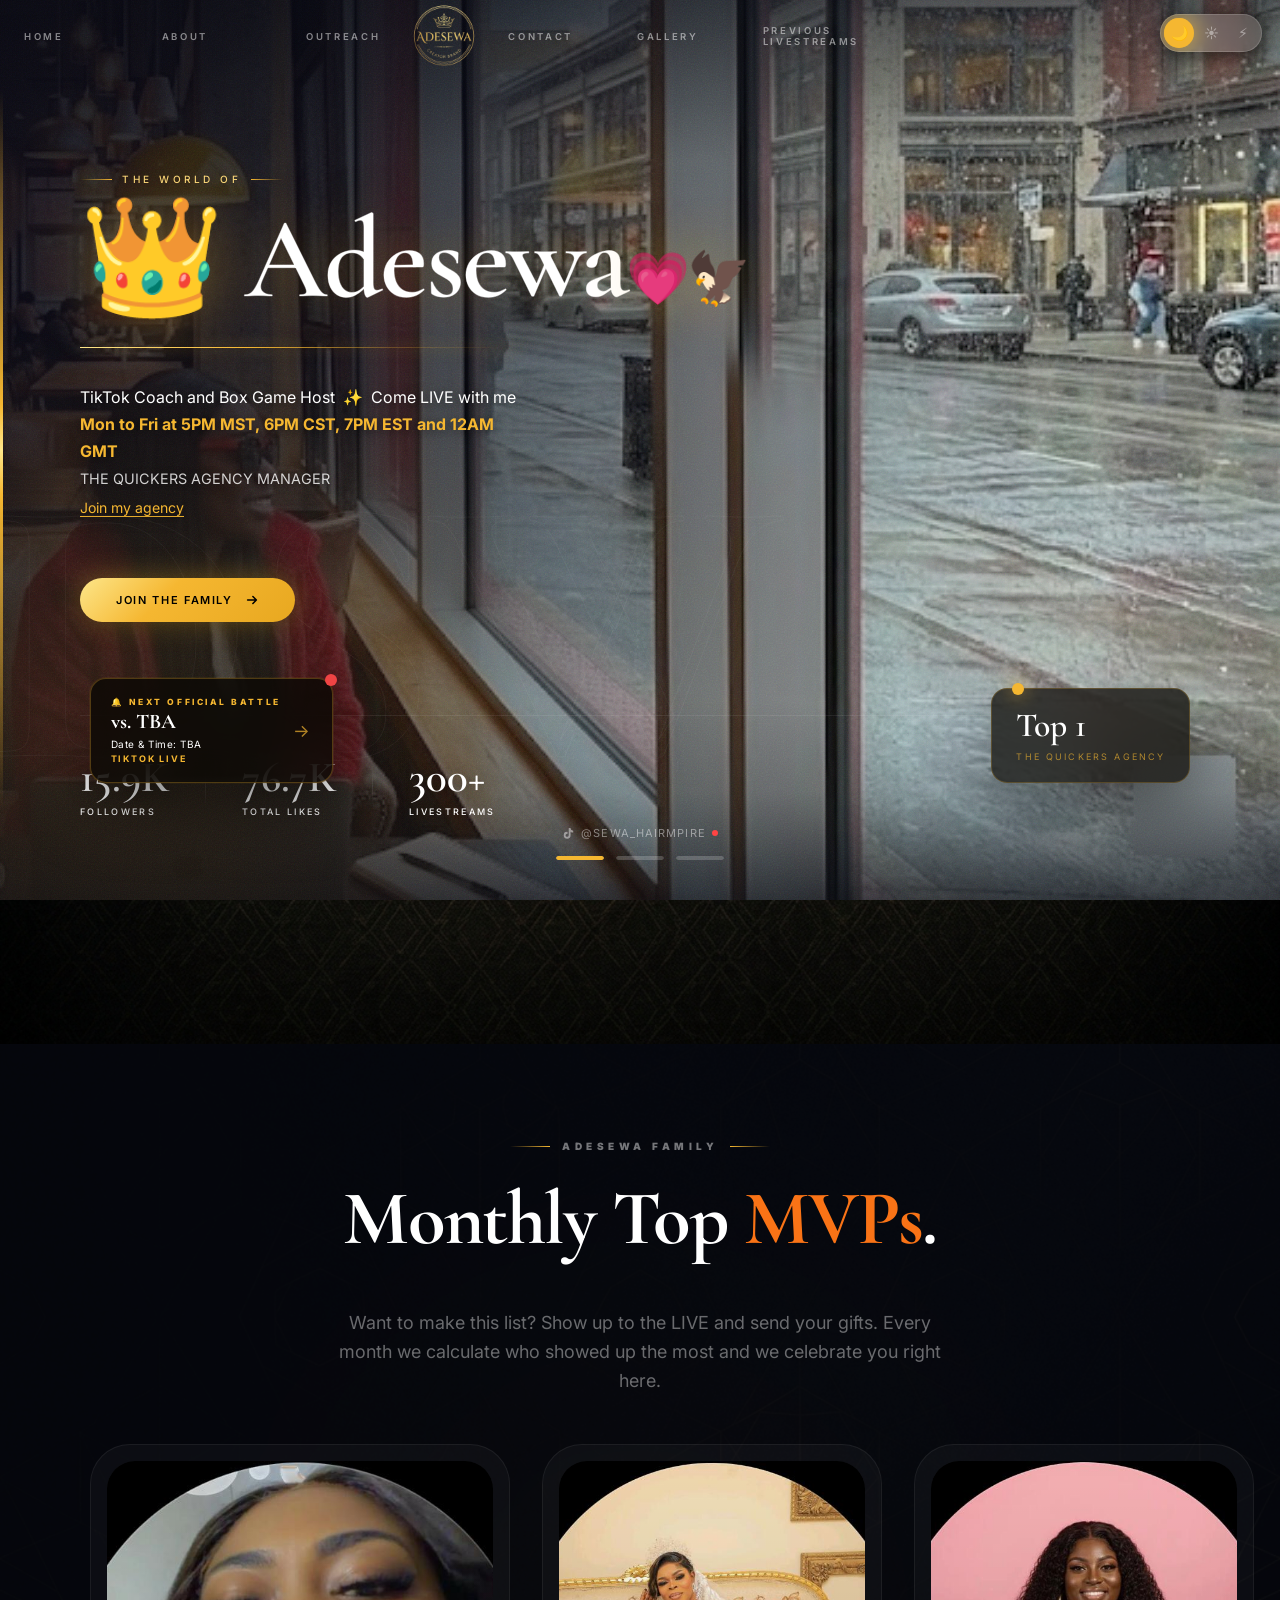
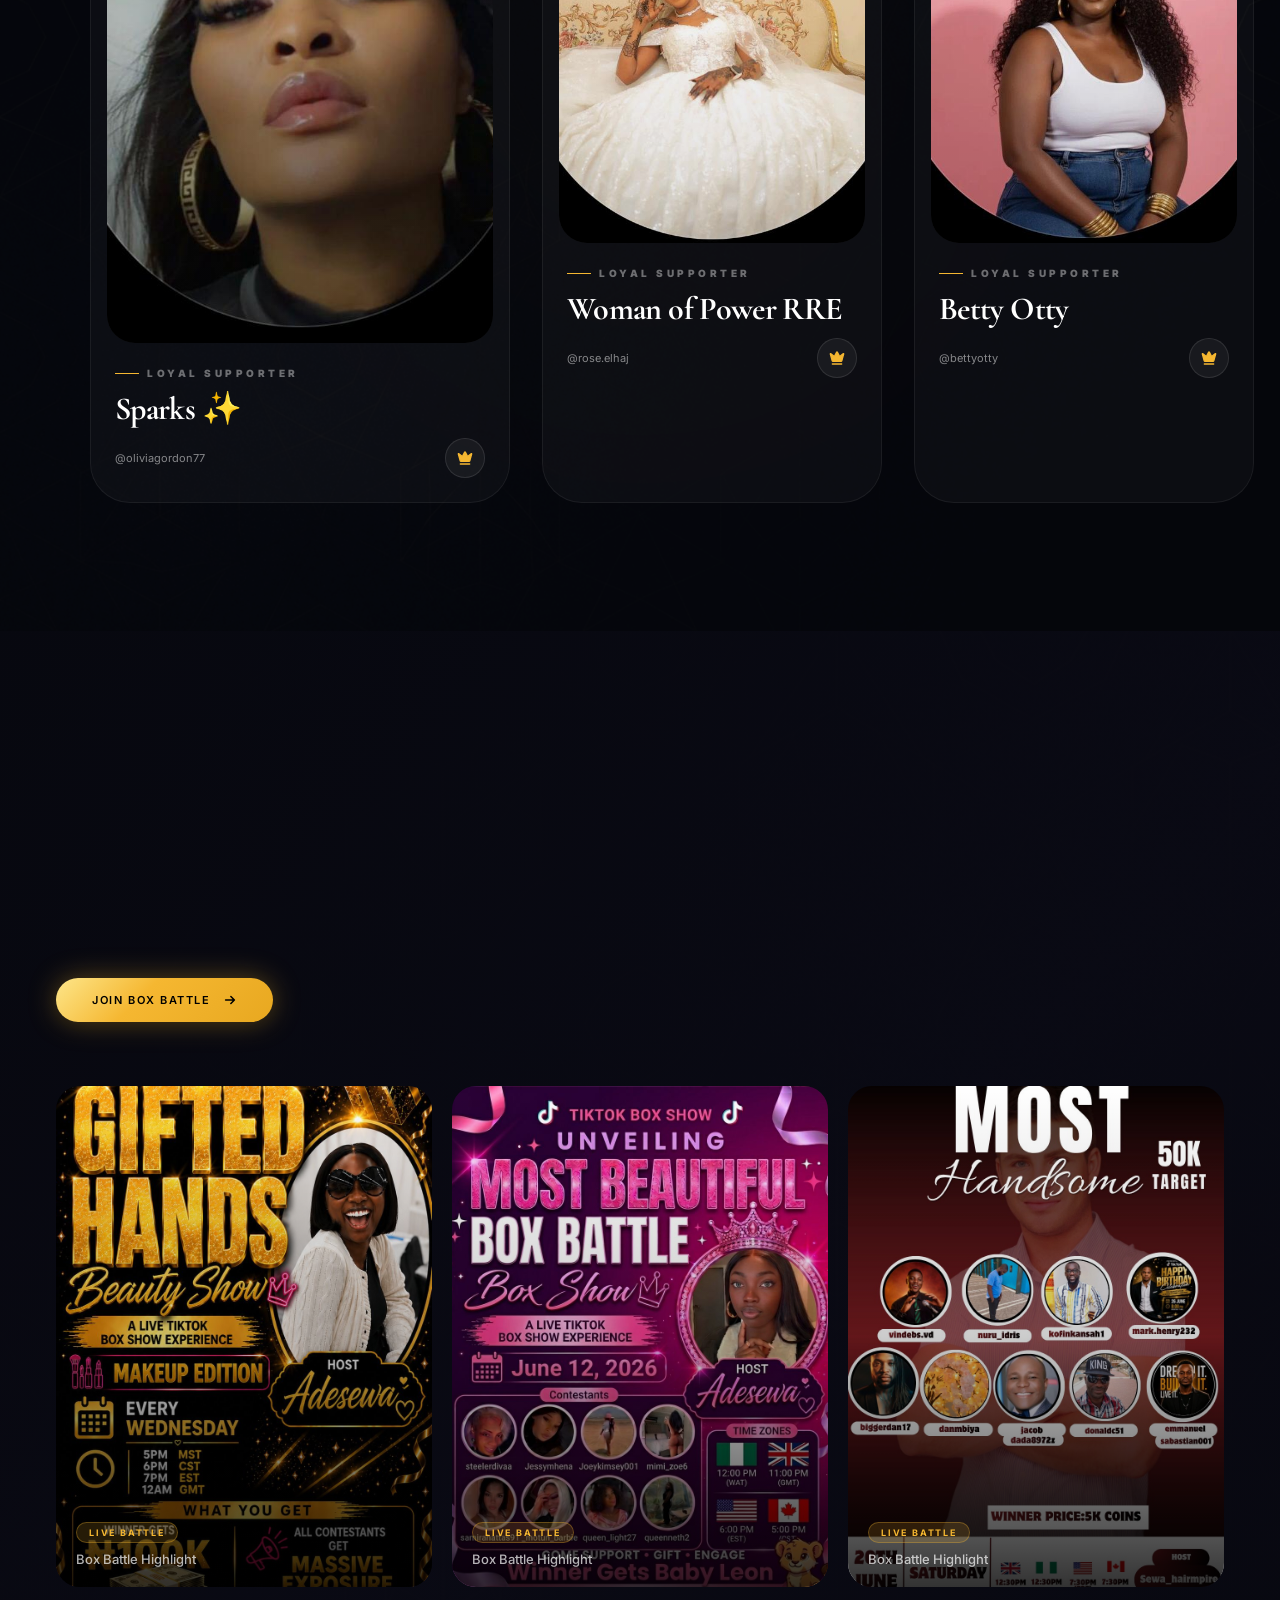
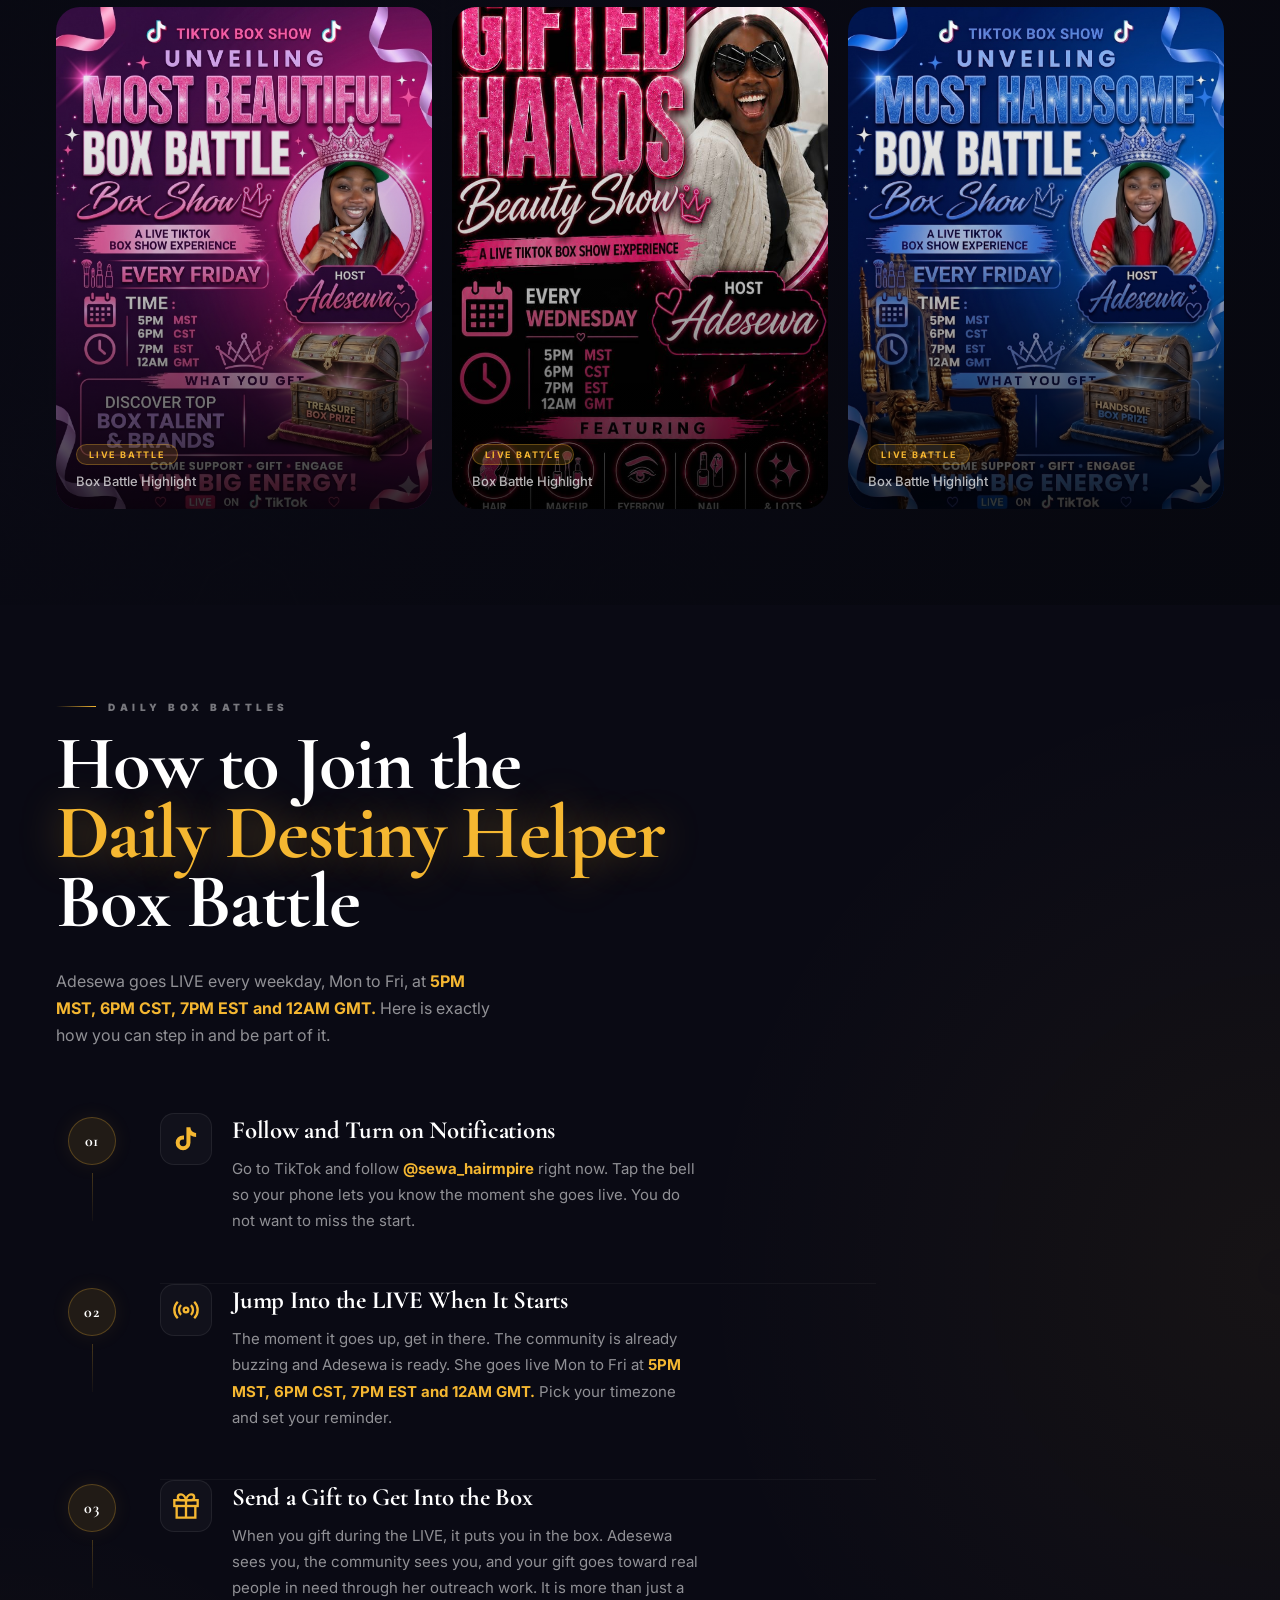
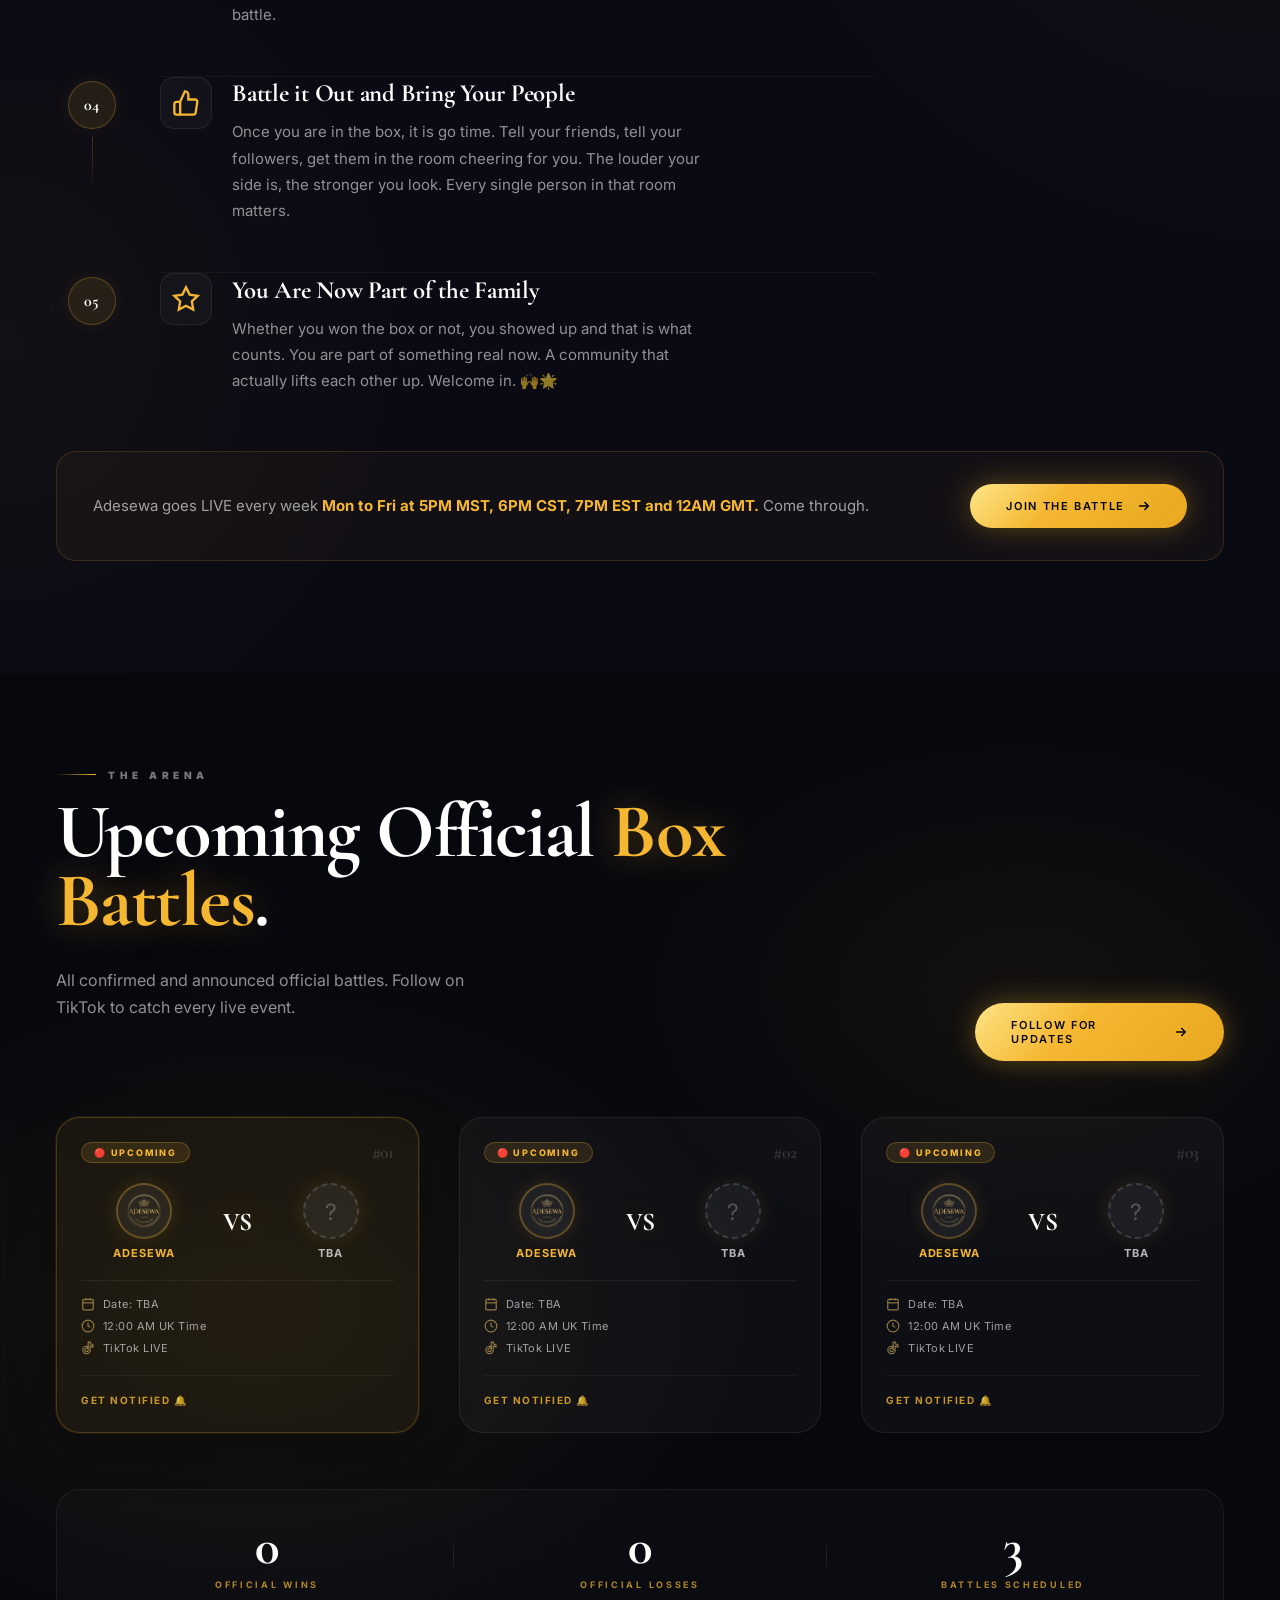
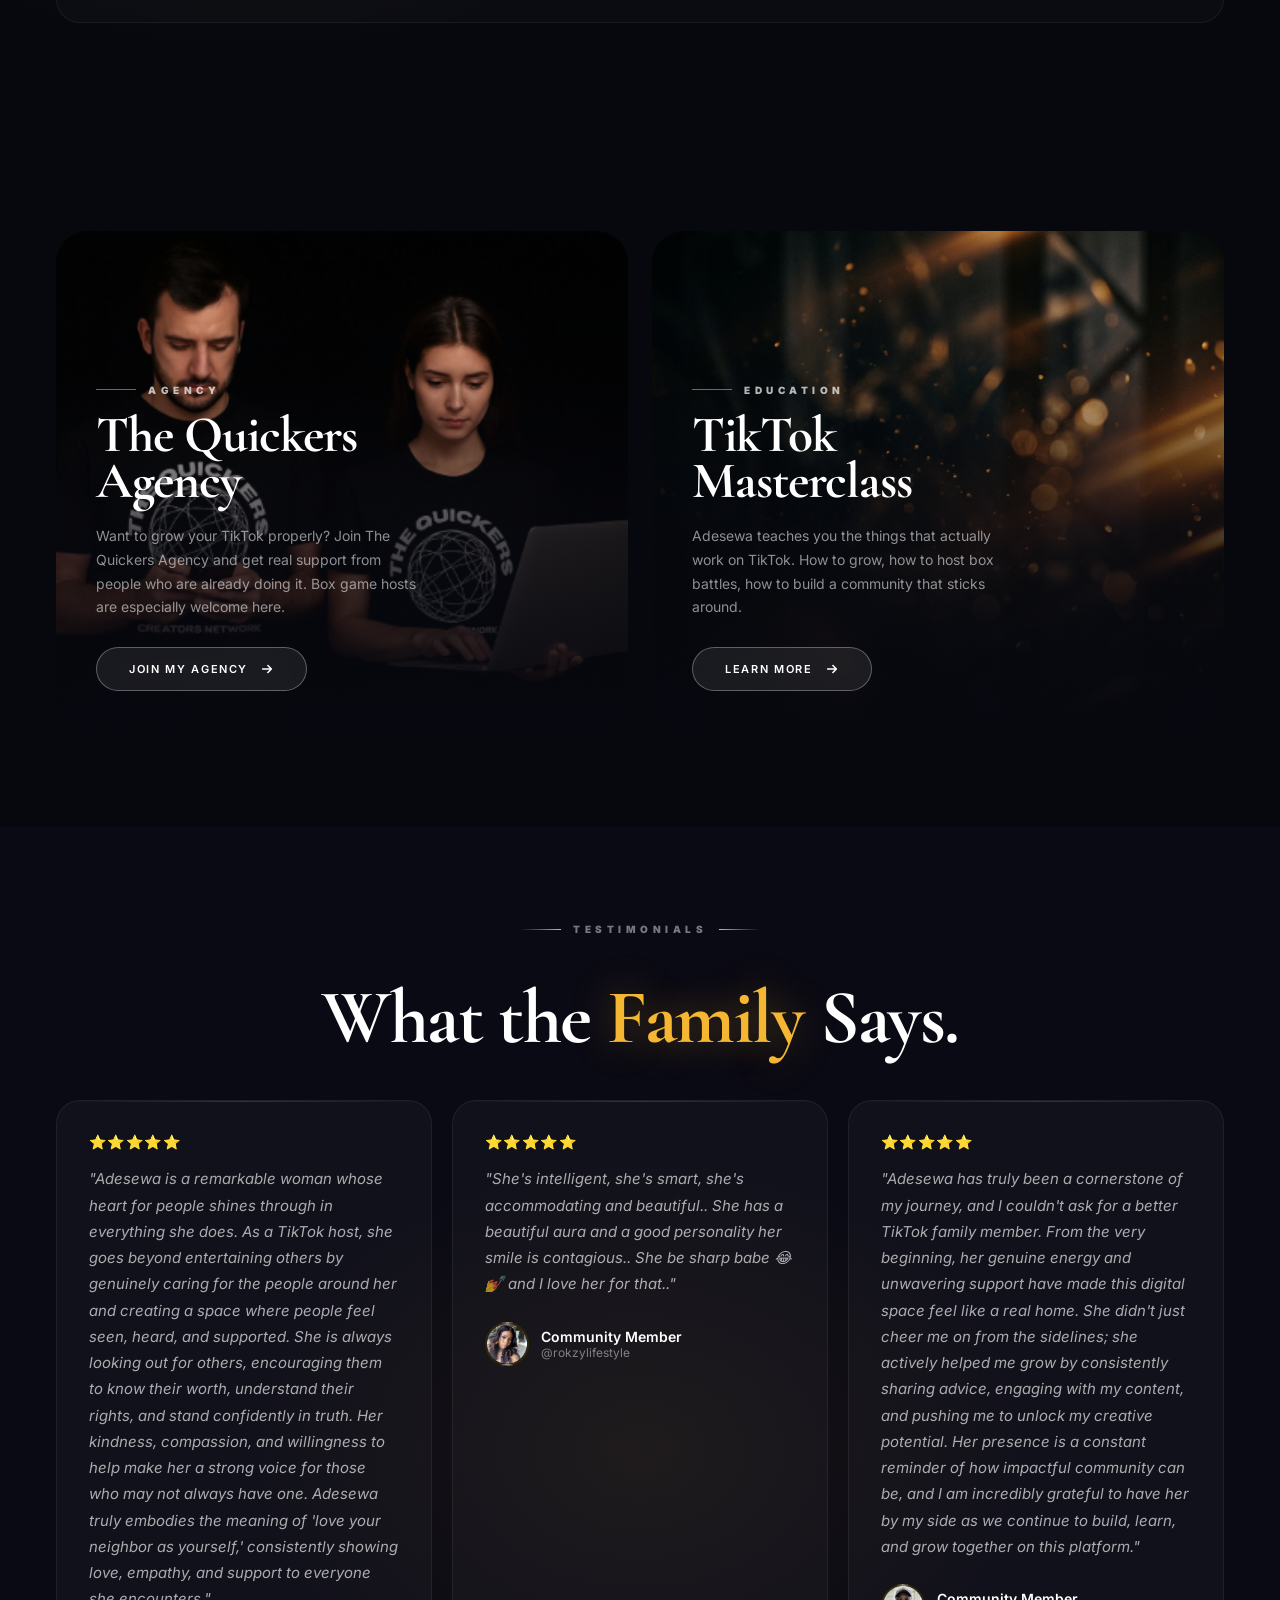
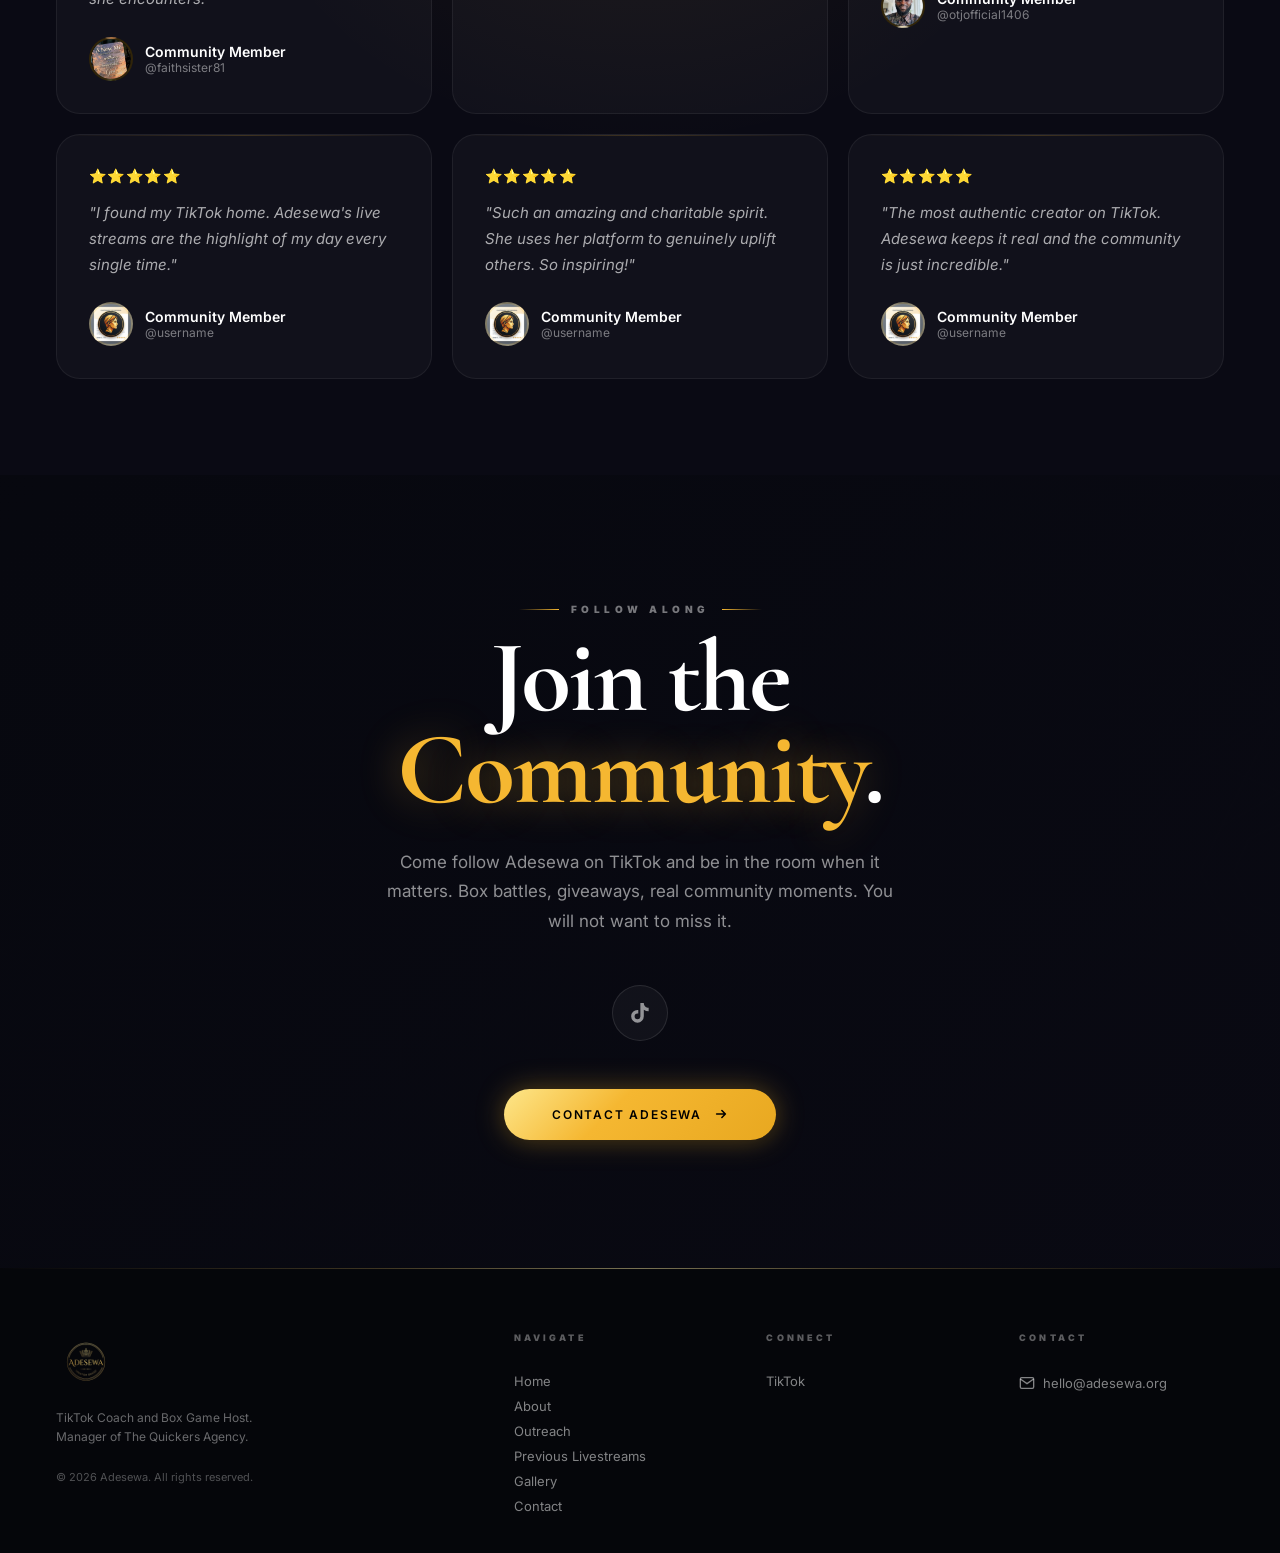
==== commit 0234fd87: "Update default TikTok fallback stats to 15.9K followers and 76.7K likes" ====
--- a/index.html
+++ b/index.html
@@ -173,12 +173,12 @@
           <div class="hero-stats-bar">
             <div class="hero-stats">
               <div class="stat-item">
-                <p class="stat-number" id="stat-followers">15.5K</p>
+                <p class="stat-number" id="stat-followers">15.9K</p>
                 <p class="stat-label">Followers</p>
               </div>
               <div class="stat-divider"></div>
               <div class="stat-item">
-                <p class="stat-number" id="stat-likes">73.9K</p>
+                <p class="stat-number" id="stat-likes">76.7K</p>
                 <p class="stat-label">Total Likes</p>
               </div>
               <div class="stat-divider"></div>
@@ -935,8 +935,8 @@
   <!-- EDIT YOUR STATS HERE — no need to open any other file -->
   <script>
     window.ADESEWA_STATS = {
-      followers:  '15.5K',   // TikTok followers
-      likes:      '73.9K',   // Total TikTok likes
+      followers:  '15.9K',   // TikTok followers
+      likes:      '76.7K',   // Total TikTok likes
       streams:    '300+',    // Total livestreams
       battlesWon: '10+'      // Box battles won
     };
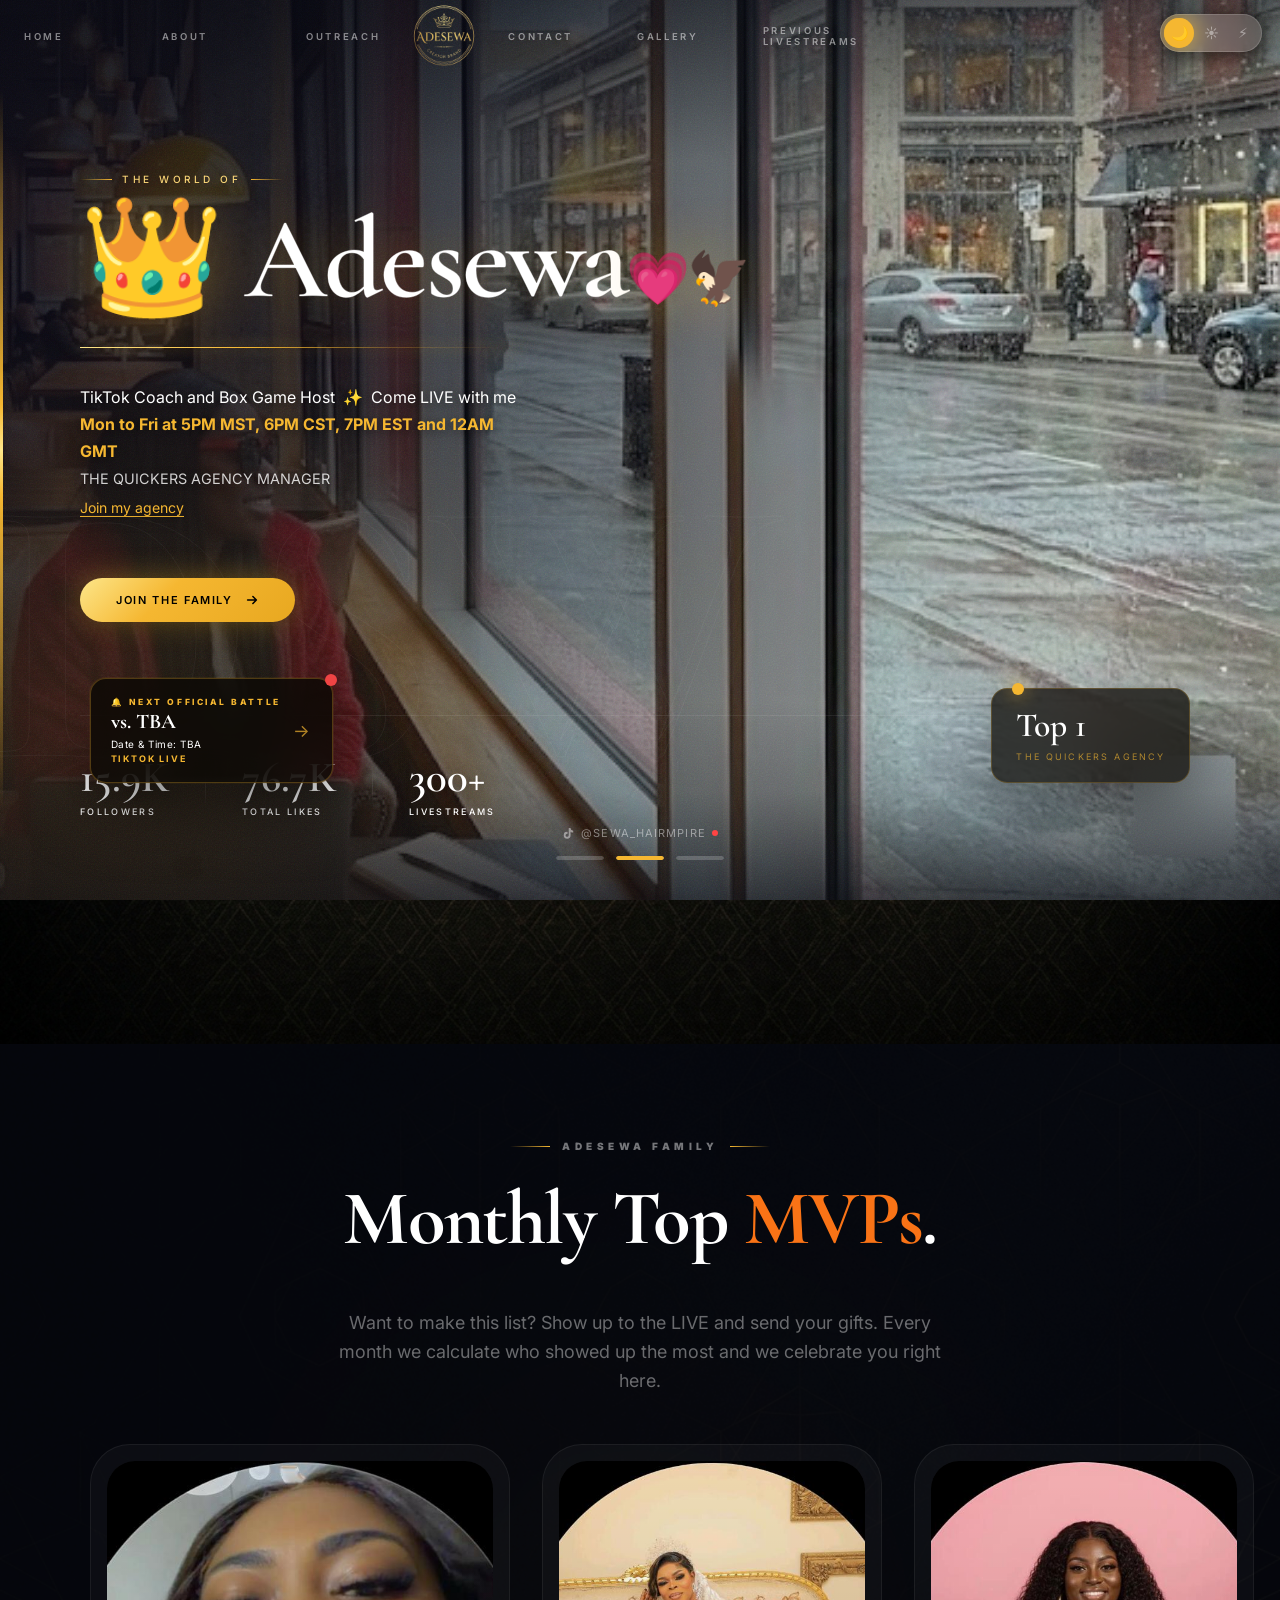
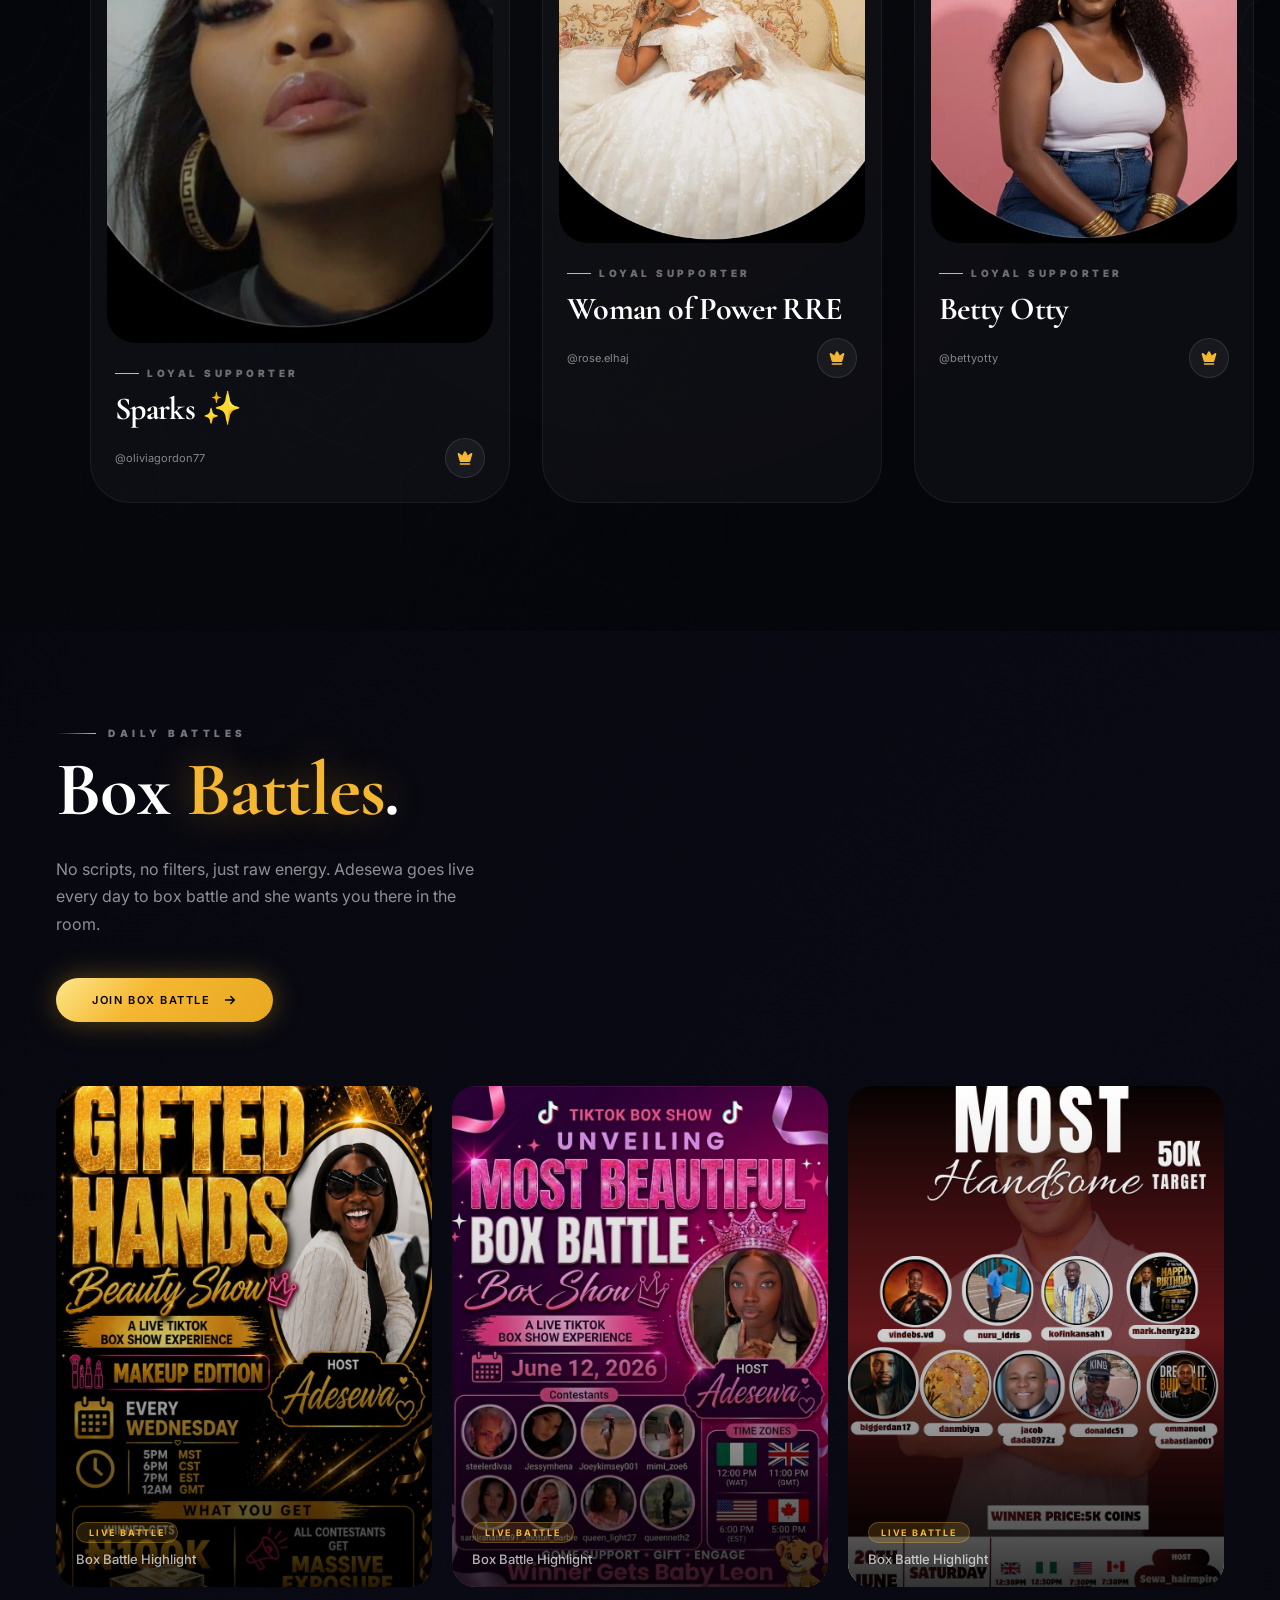
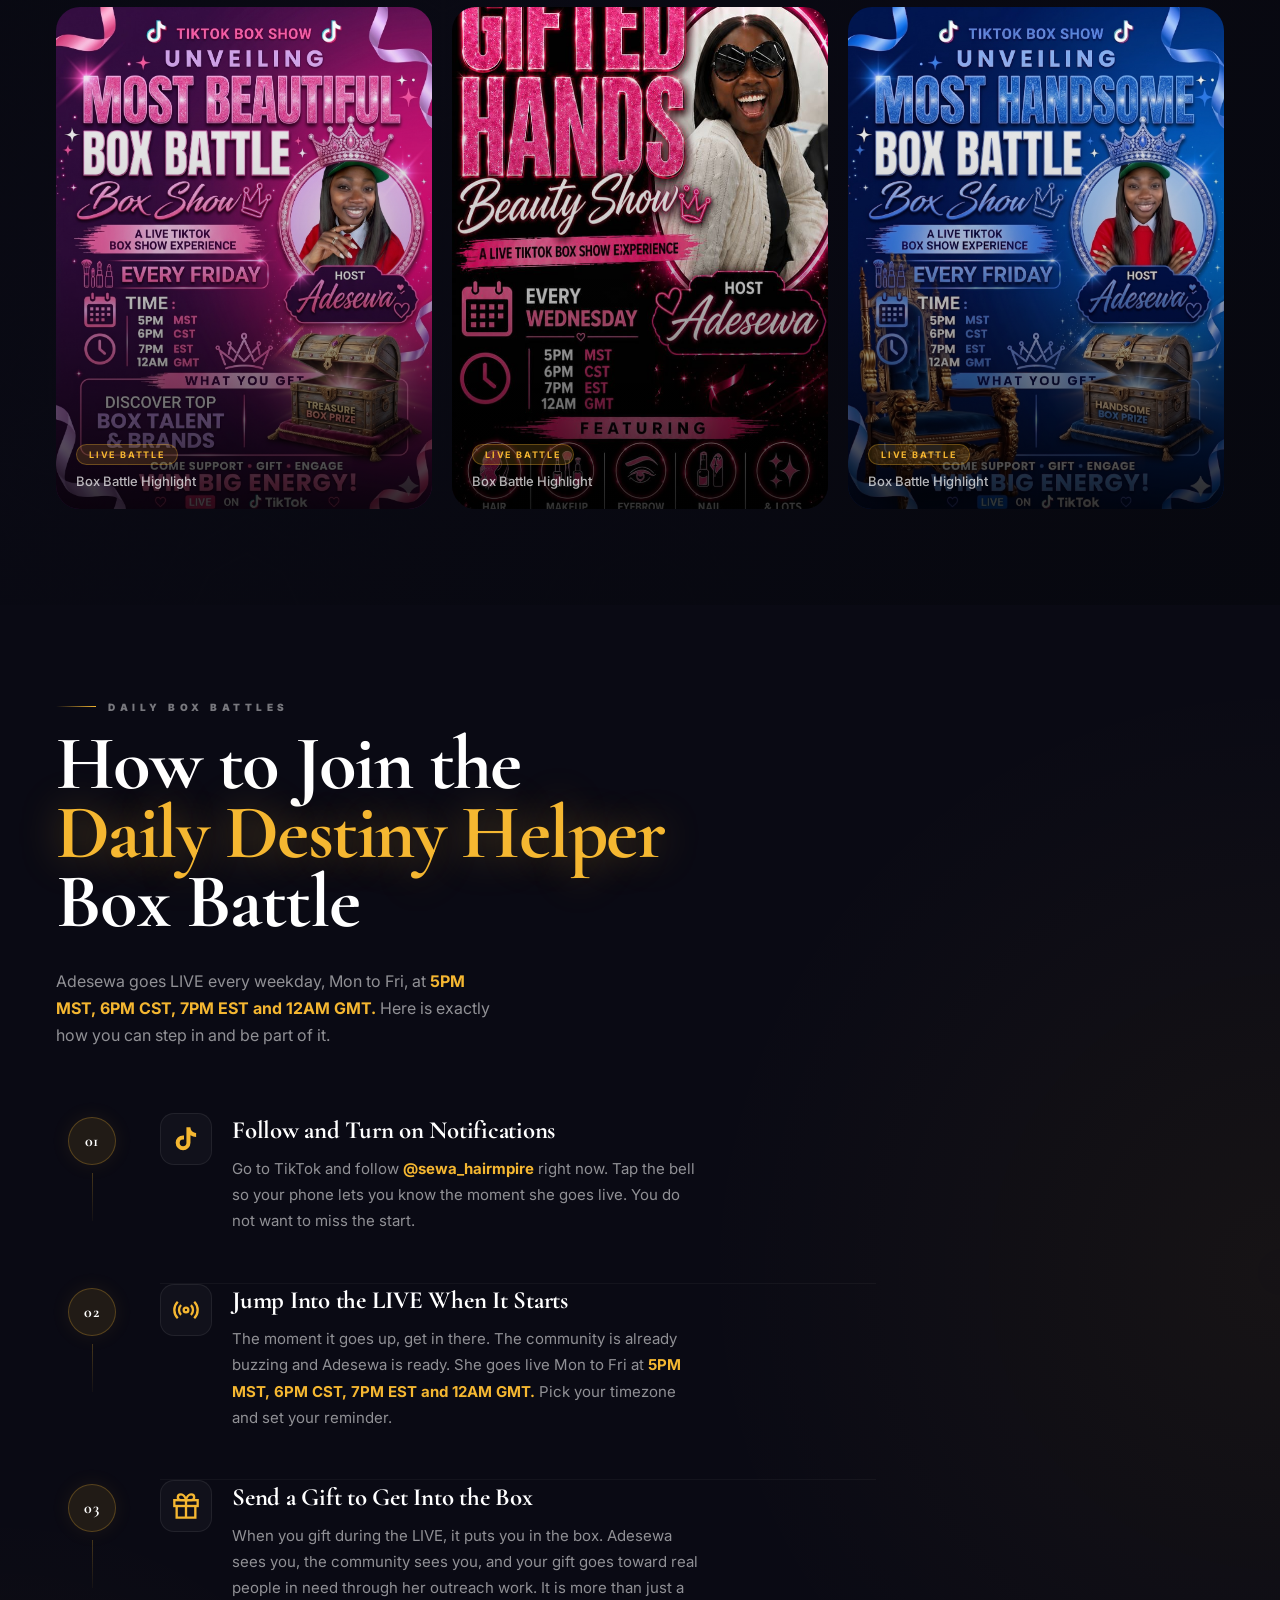
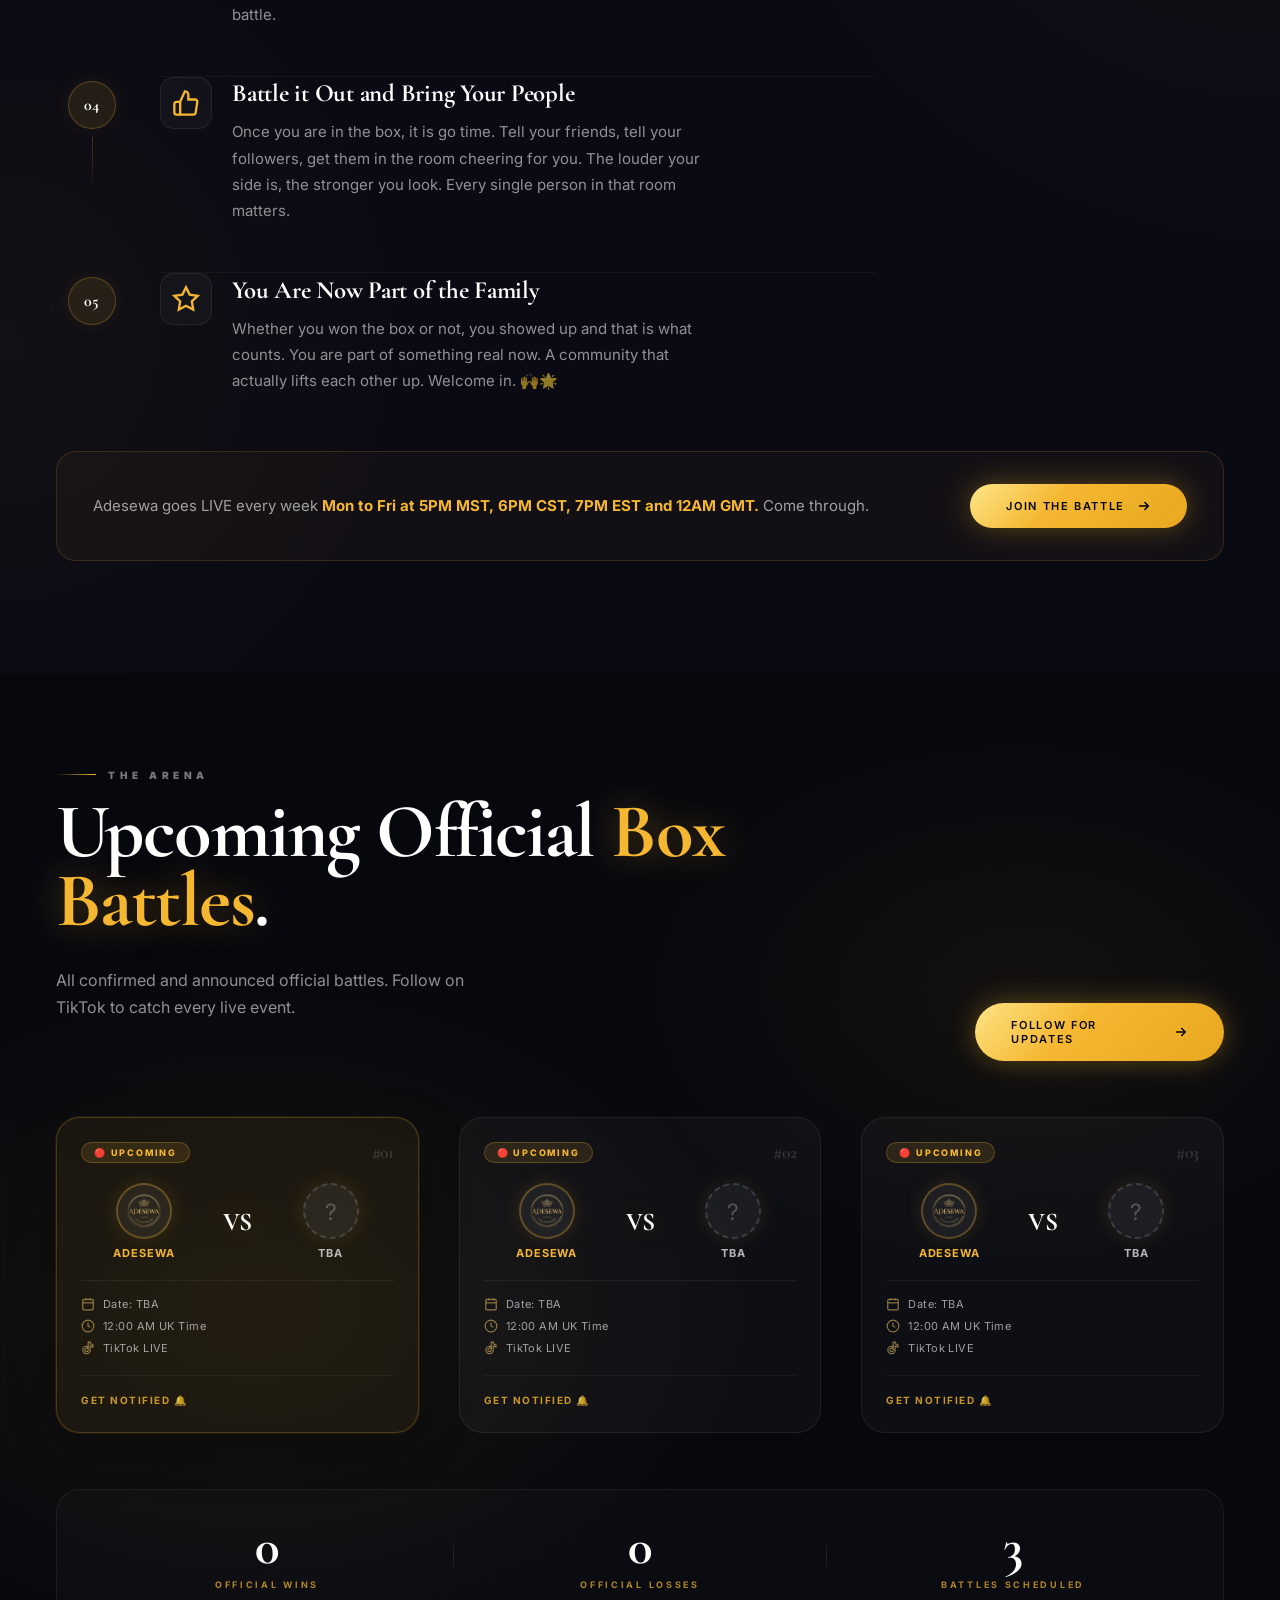
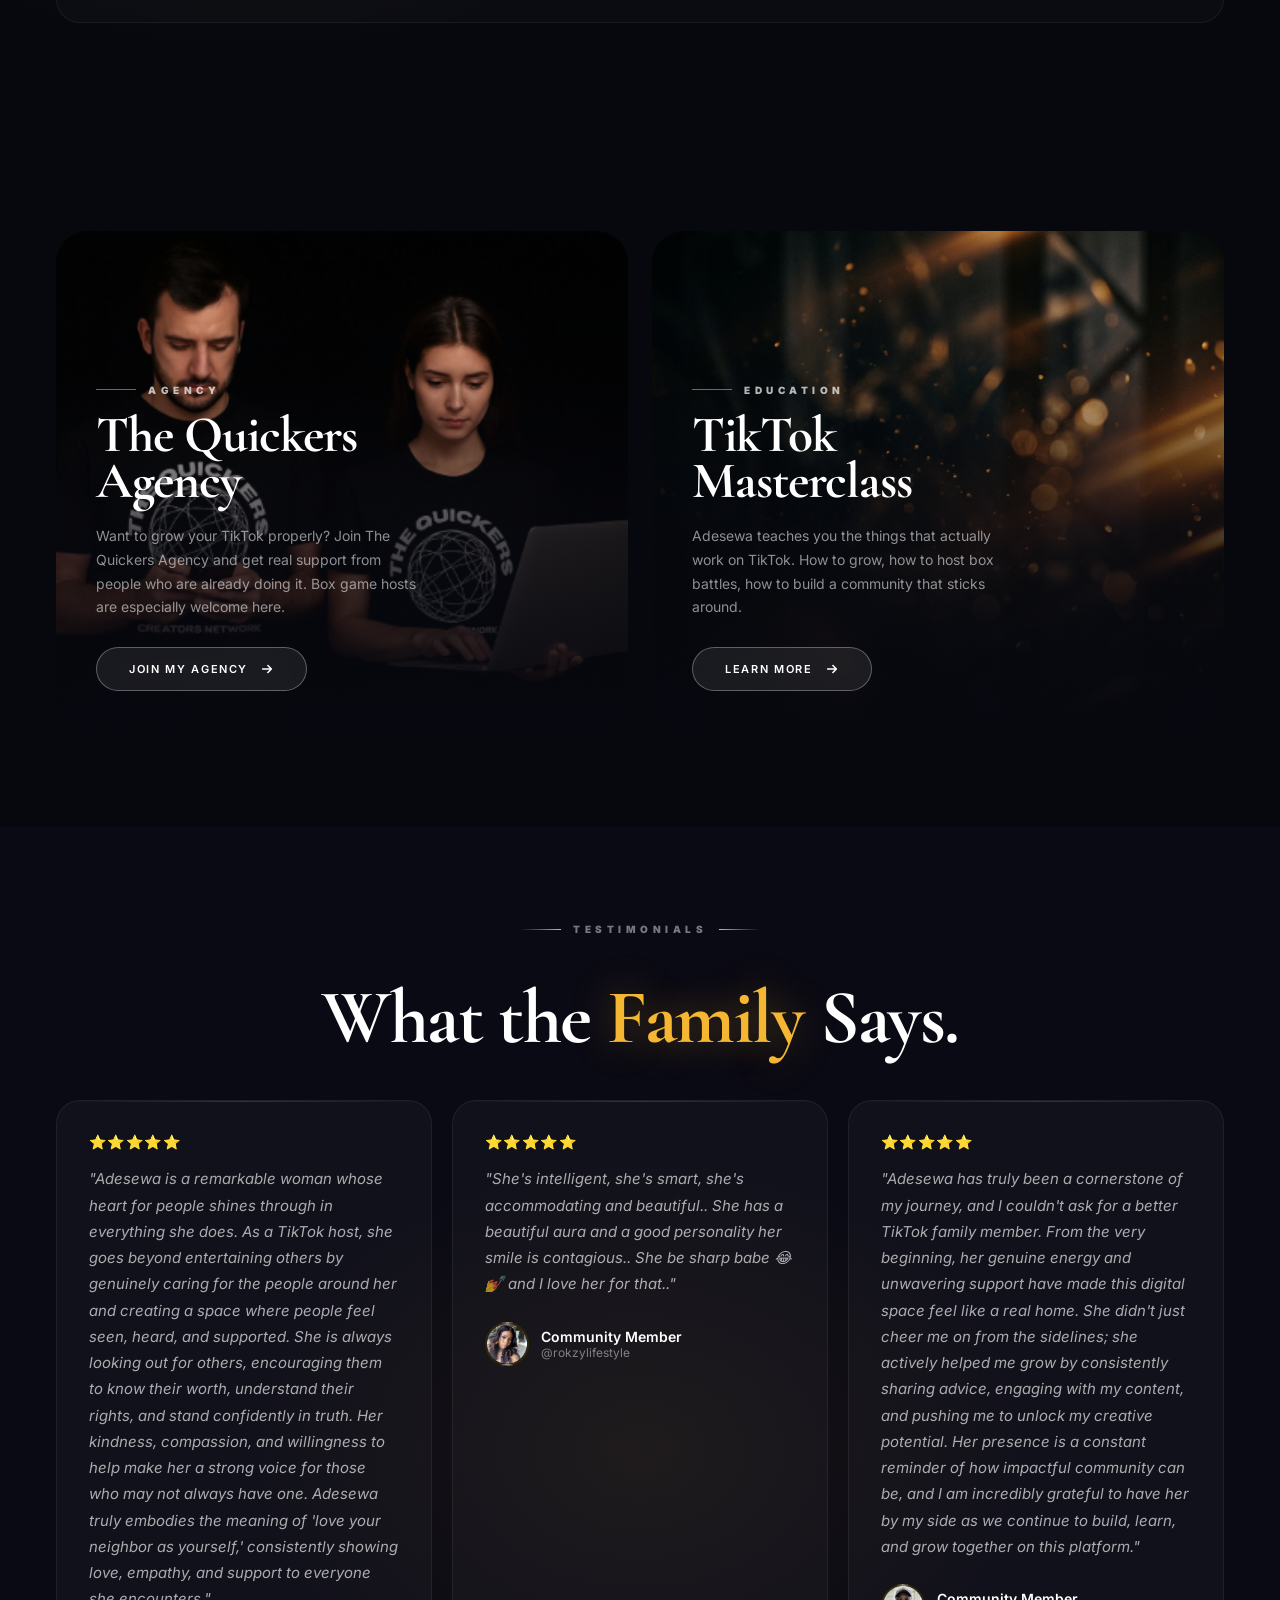
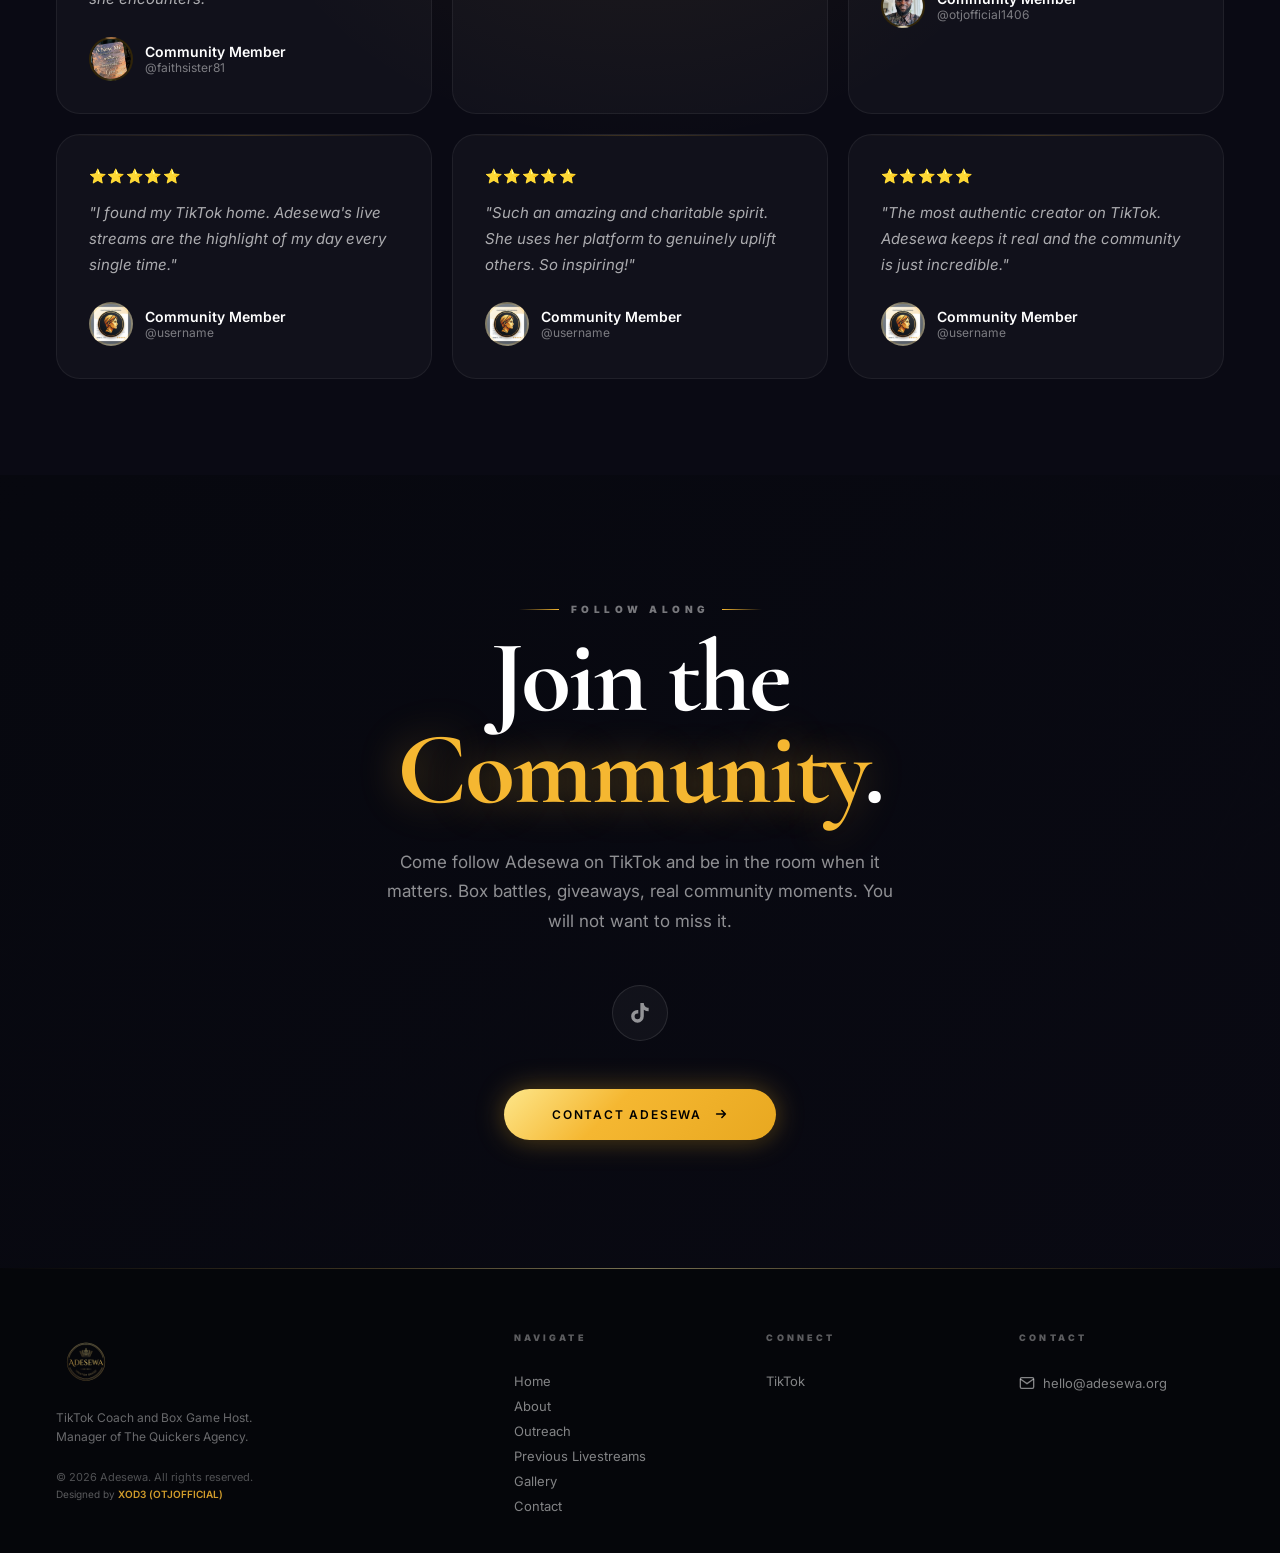
==== commit 7b07e7de: "Add Designer Credit: Designed by XOD3 (OTJOFFICIAL) in gold to all footers" ====
--- a/index.html
+++ b/index.html
@@ -842,6 +842,7 @@
           </a>
           <p class="footer-tagline">TikTok Coach and Box Game Host. Manager of The Quickers Agency.</p>
           <p class="footer-copy">&copy; <span id="footer-year">2025</span> Adesewa. All rights reserved.</p>
+          <p class="footer-designer" style="font-size:10px;margin-top:0.25rem;opacity:0.85;color:rgba(255,255,255,0.4)">Designed by <span class="text-gold" style="font-weight:600;">XOD3 (OTJOFFICIAL)</span></p>
         </div>
 
         <div class="footer-links-col">
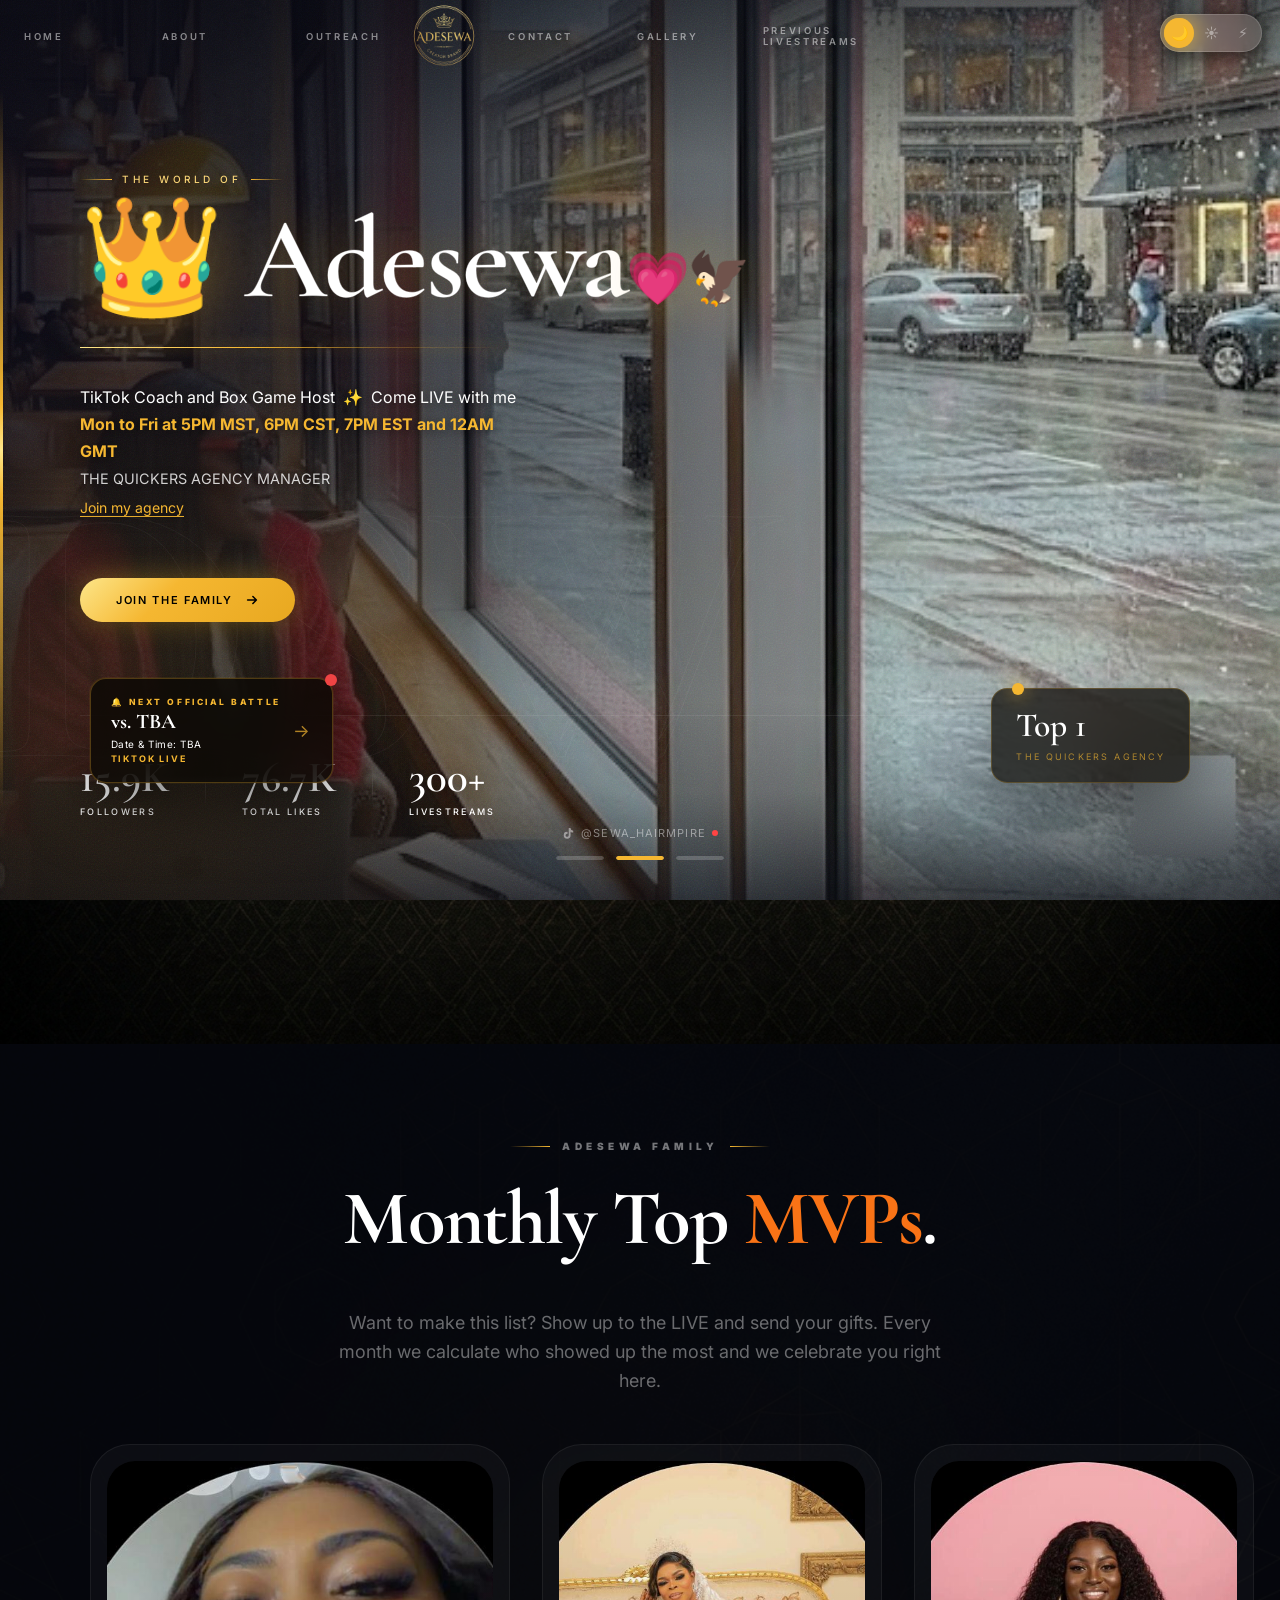
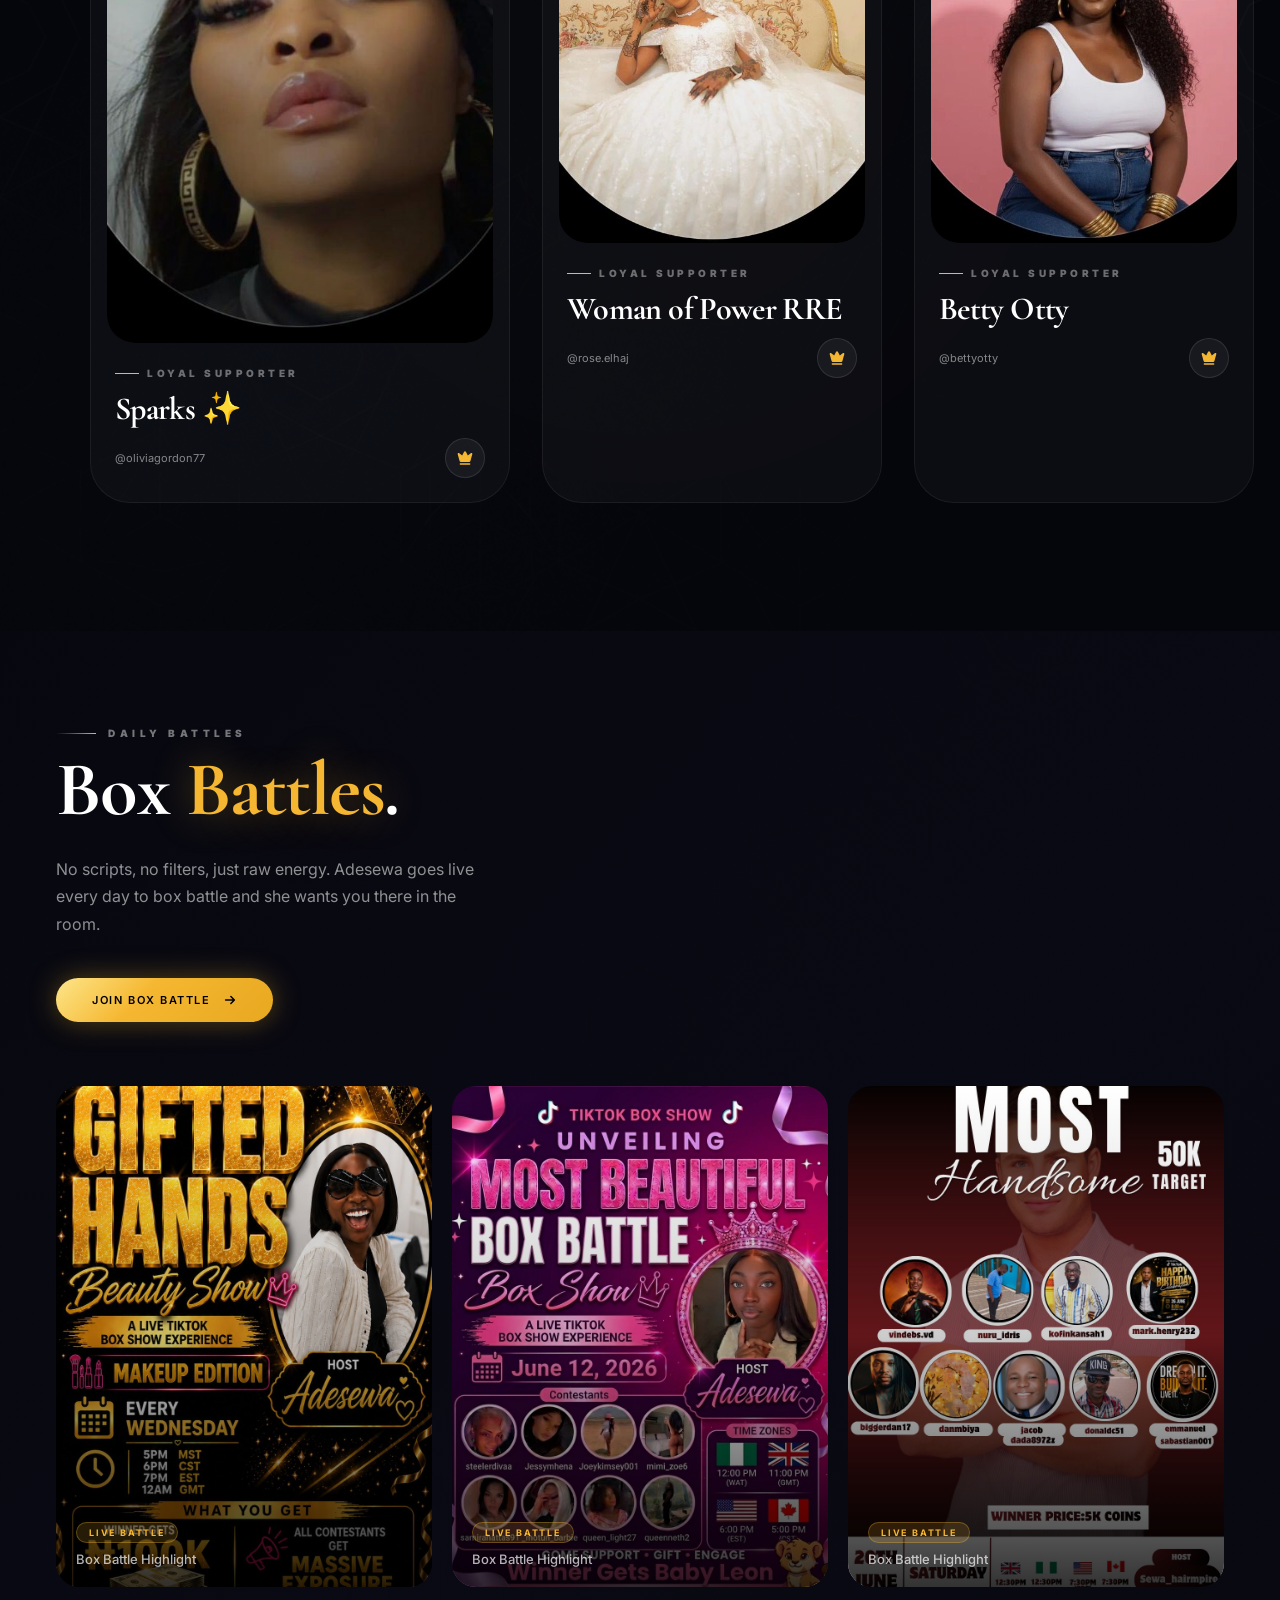
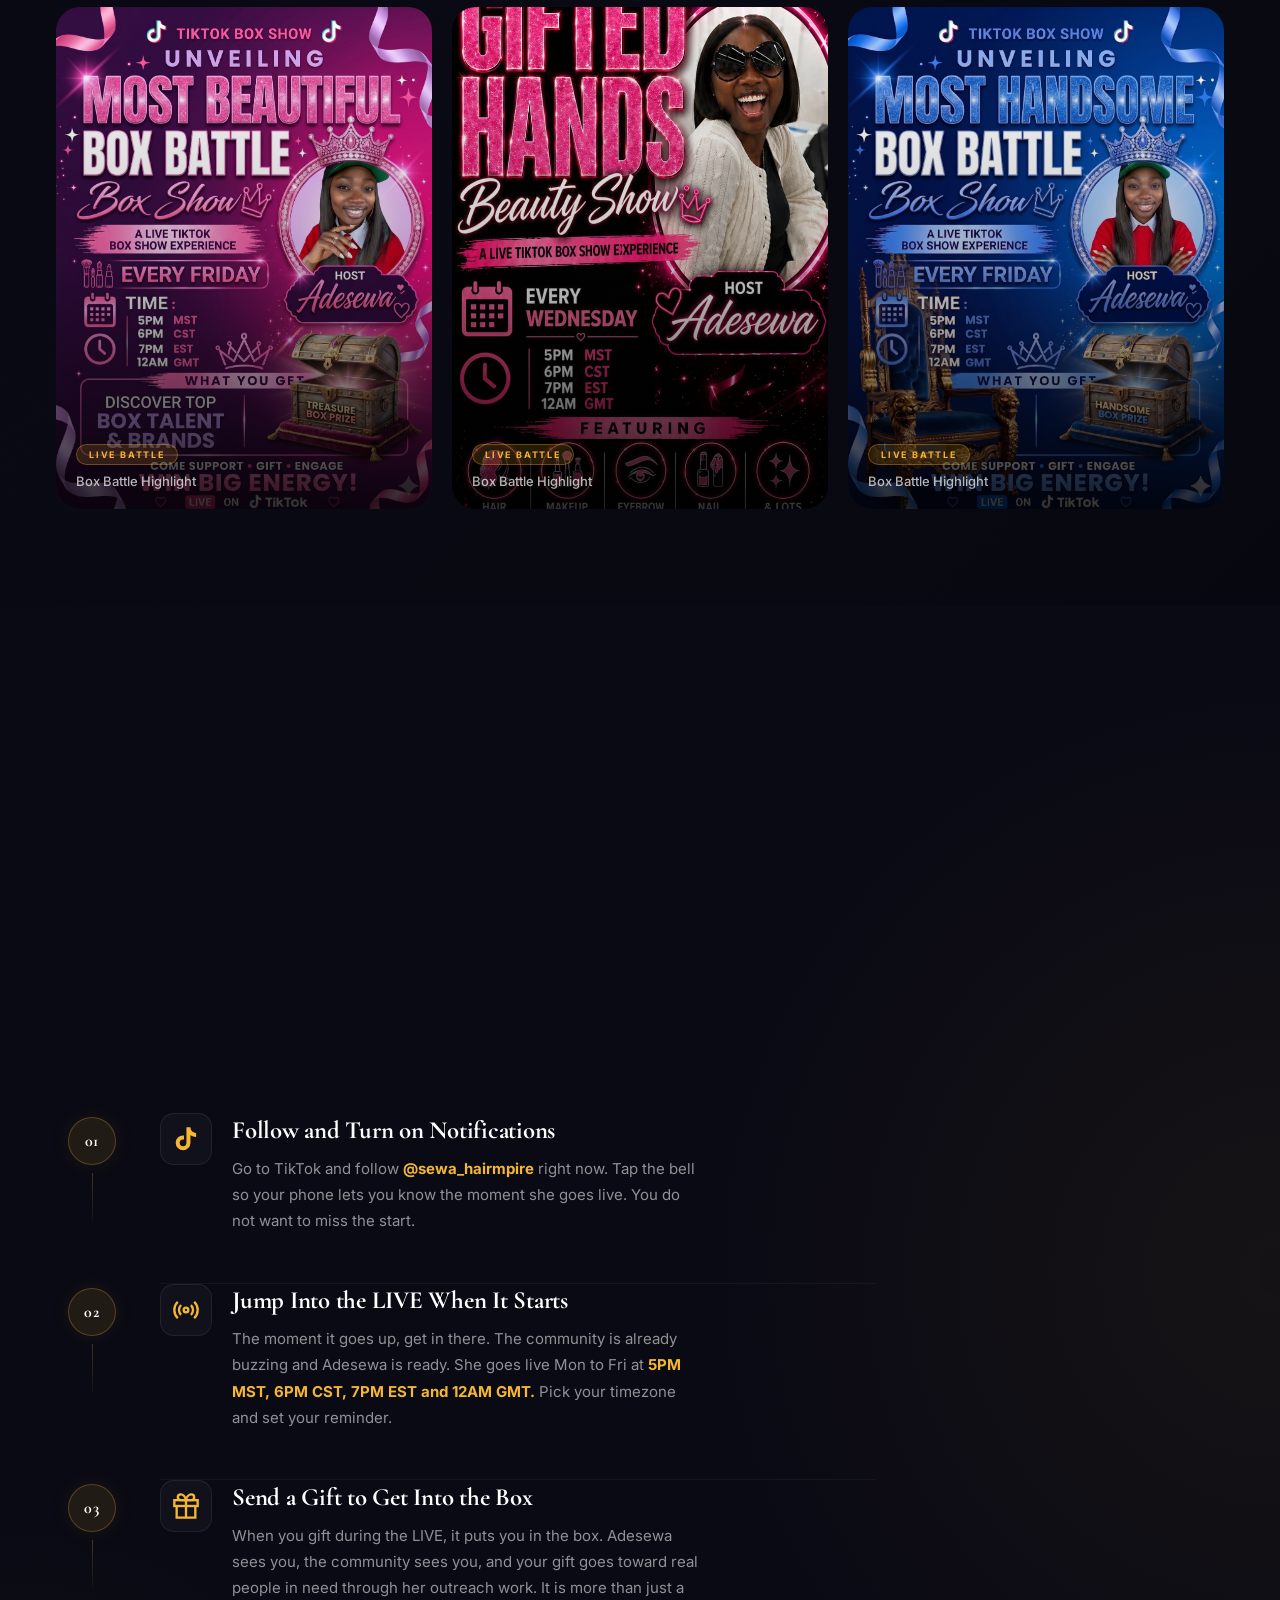
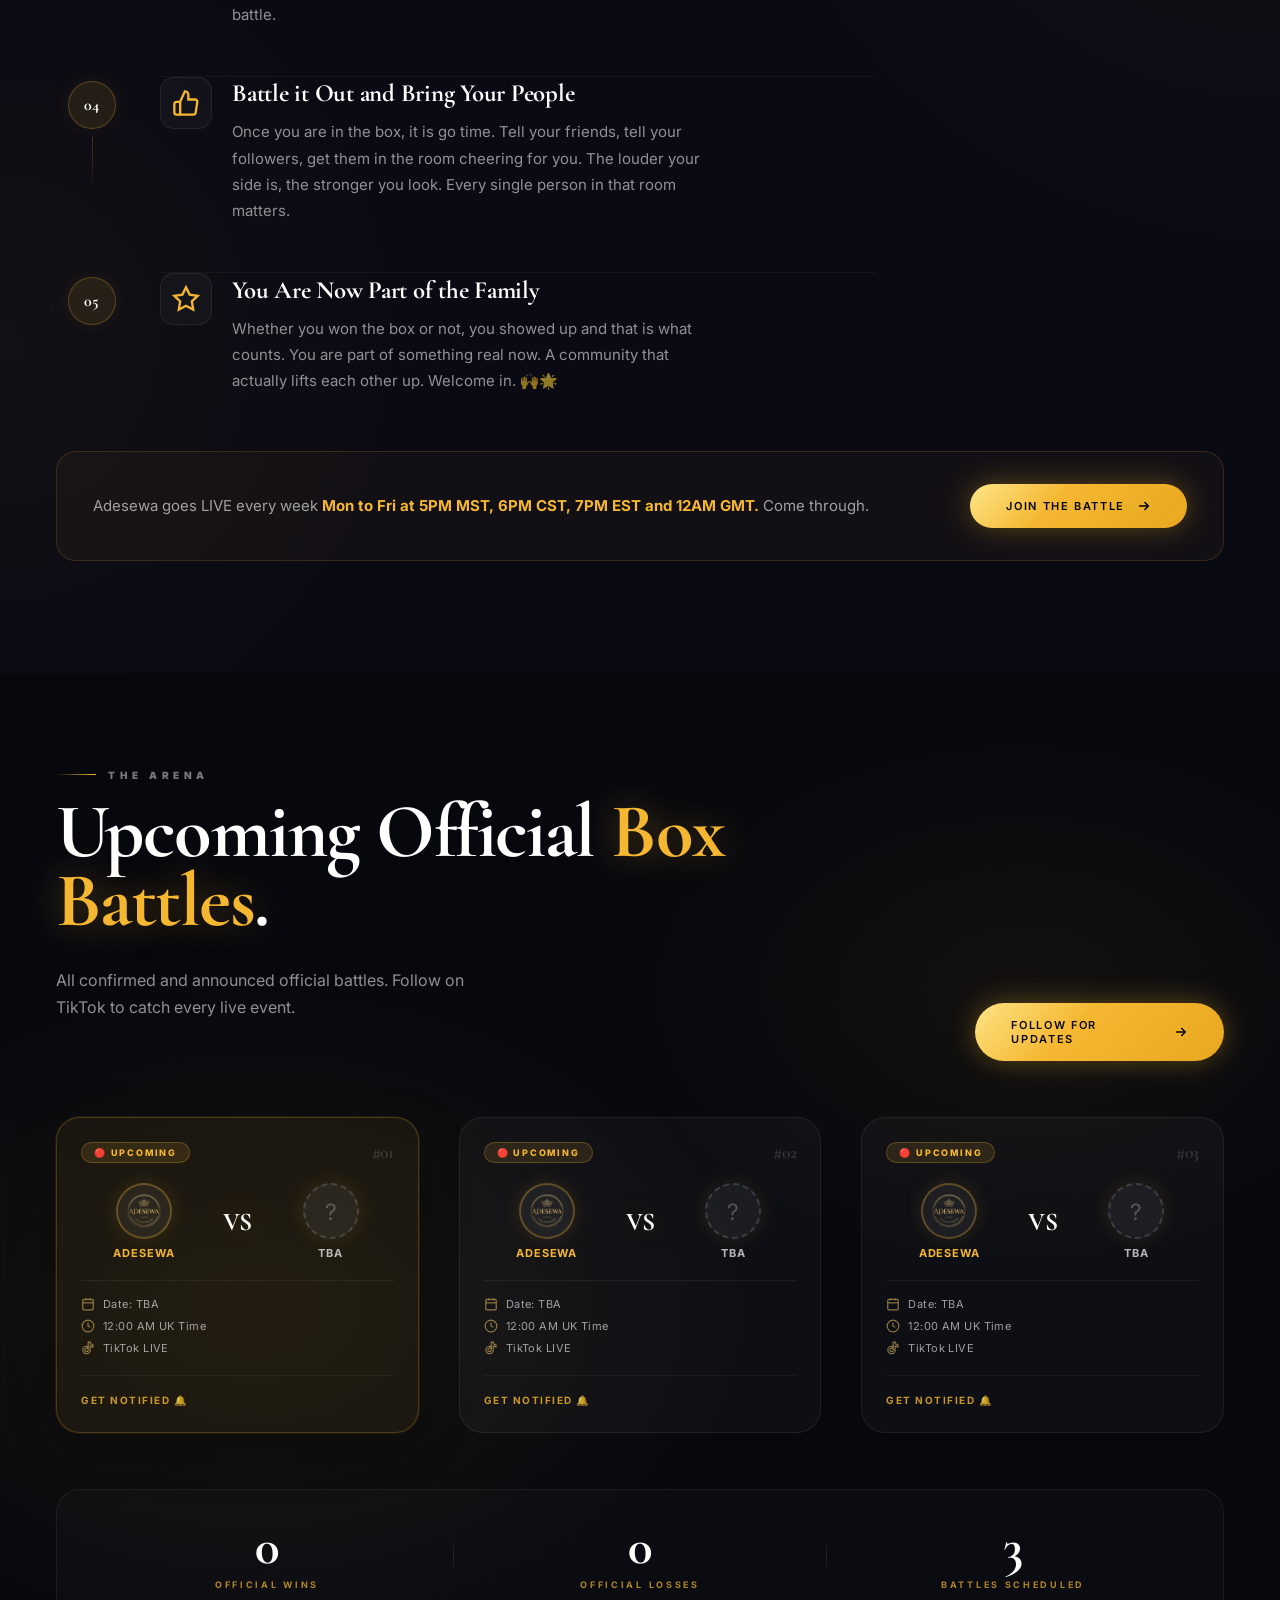
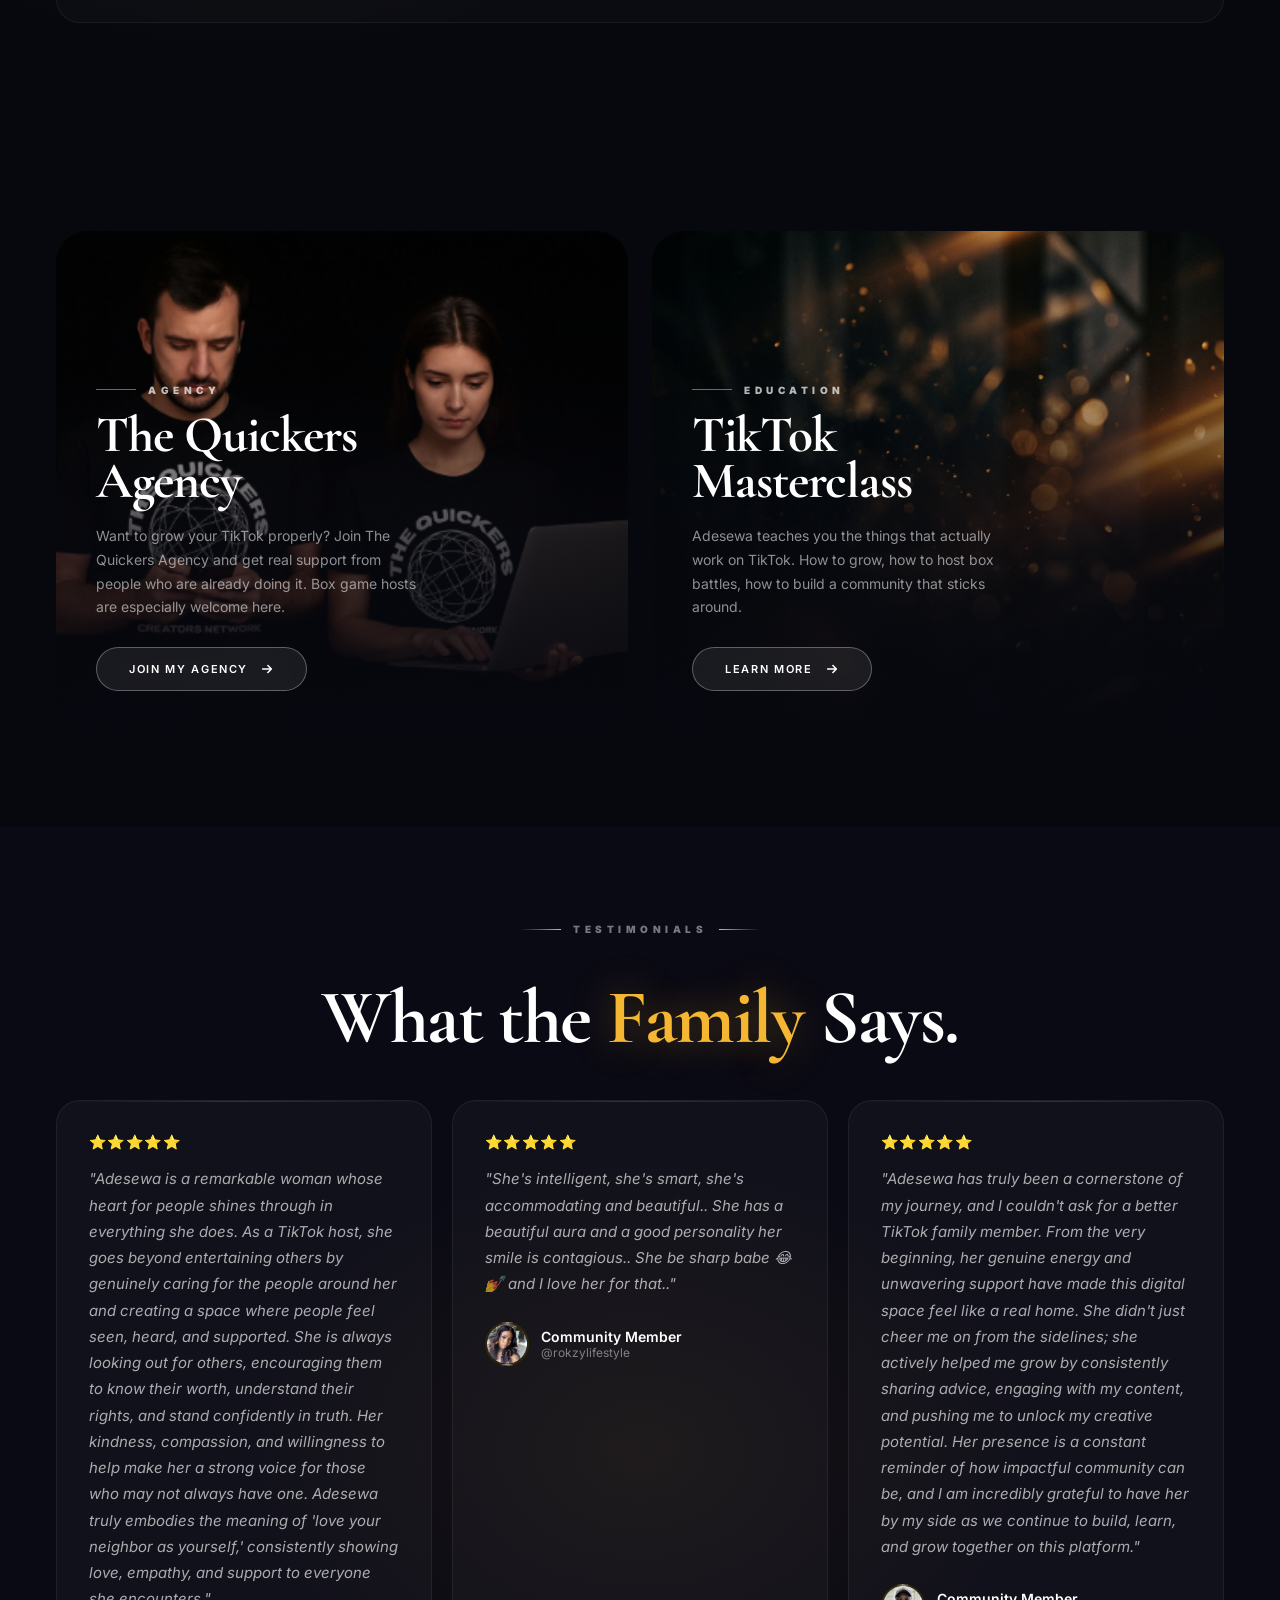
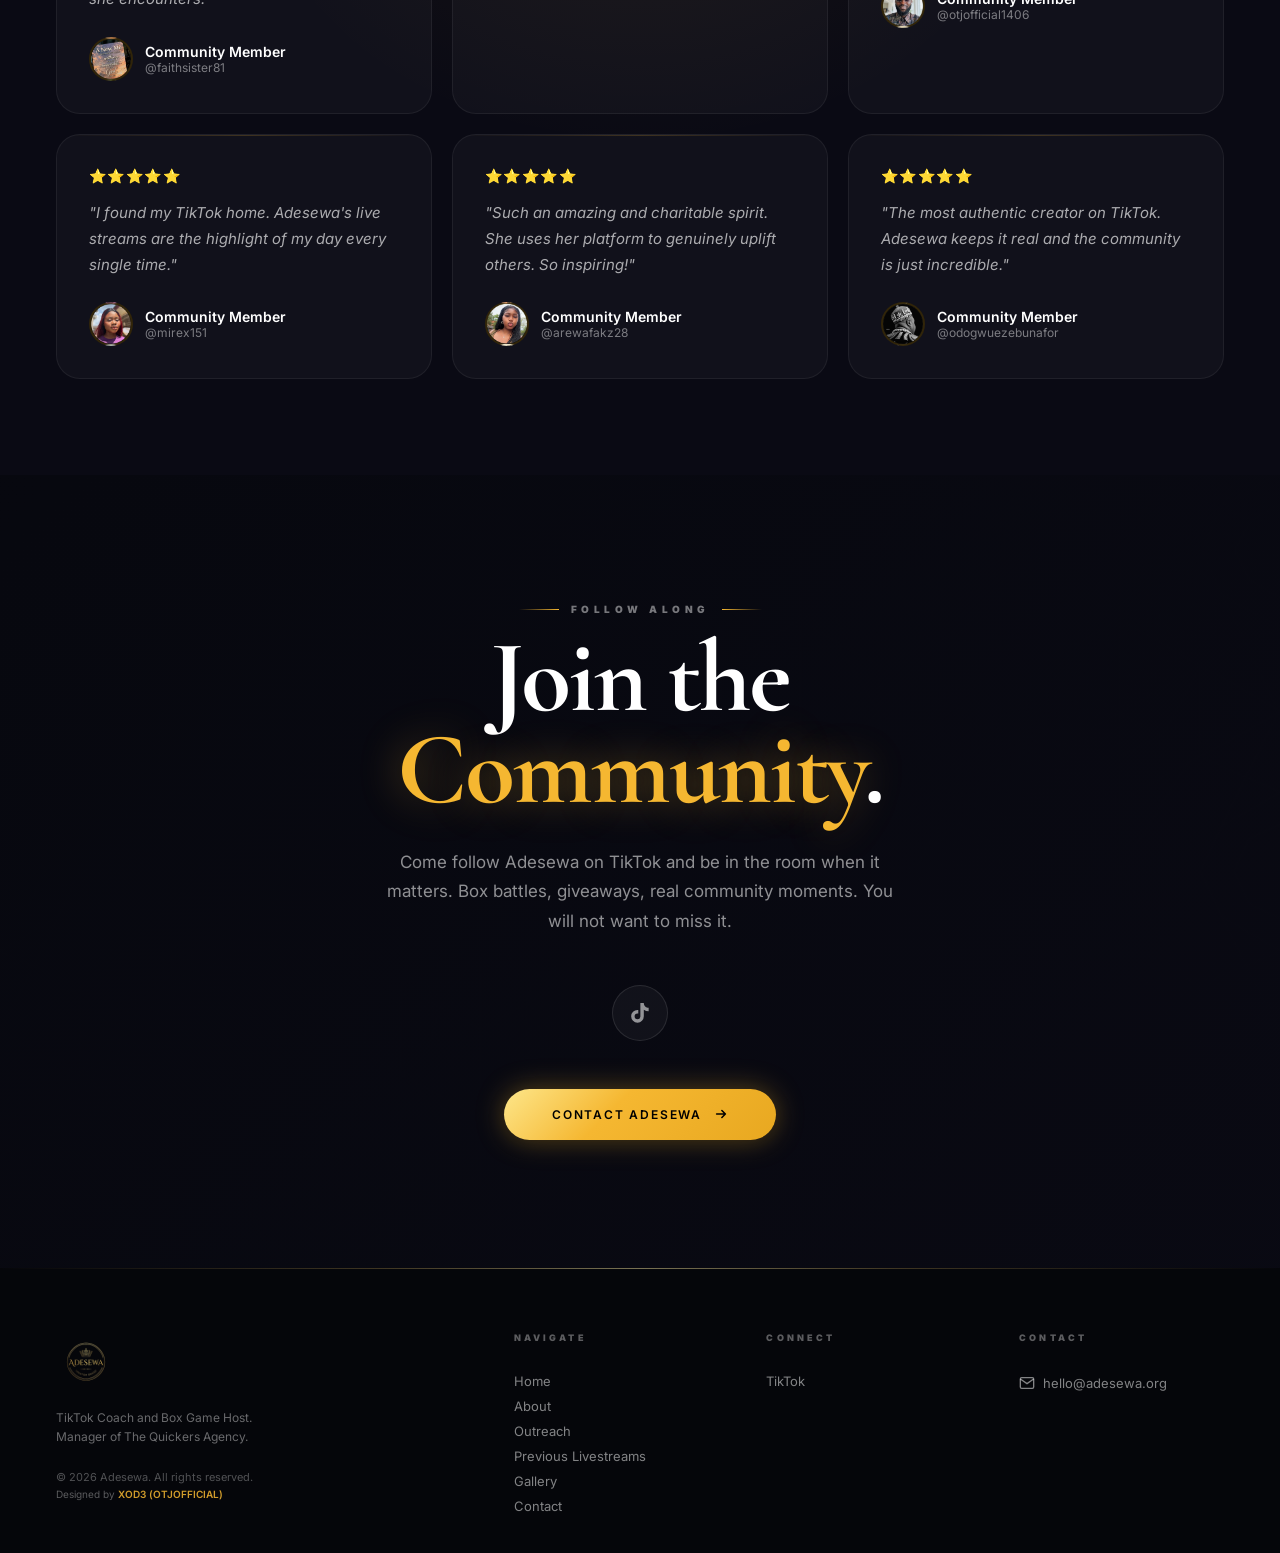
==== commit 92f1098a: "Update homepage reviews: sync user handles and avatar images" ====
--- a/index.html
+++ b/index.html
@@ -766,7 +766,7 @@
               <div class="review-avatar" style="background-image:url('assets/reviews/review4.jpg')"></div>
               <div>
                 <p class="review-name">Community Member</p>
-                <p class="review-handle">@username</p>
+                <p class="review-handle">@mirex151</p>
               </div>
             </div>
           </div>
@@ -778,7 +778,7 @@
               <div class="review-avatar" style="background-image:url('assets/reviews/review5.jpg')"></div>
               <div>
                 <p class="review-name">Community Member</p>
-                <p class="review-handle">@username</p>
+                <p class="review-handle">@arewafakz28</p>
               </div>
             </div>
           </div>
@@ -790,7 +790,7 @@
               <div class="review-avatar" style="background-image:url('assets/reviews/review6.jpg')"></div>
               <div>
                 <p class="review-name">Community Member</p>
-                <p class="review-handle">@username</p>
+                <p class="review-handle">@odogwuezebunafor</p>
               </div>
             </div>
           </div>
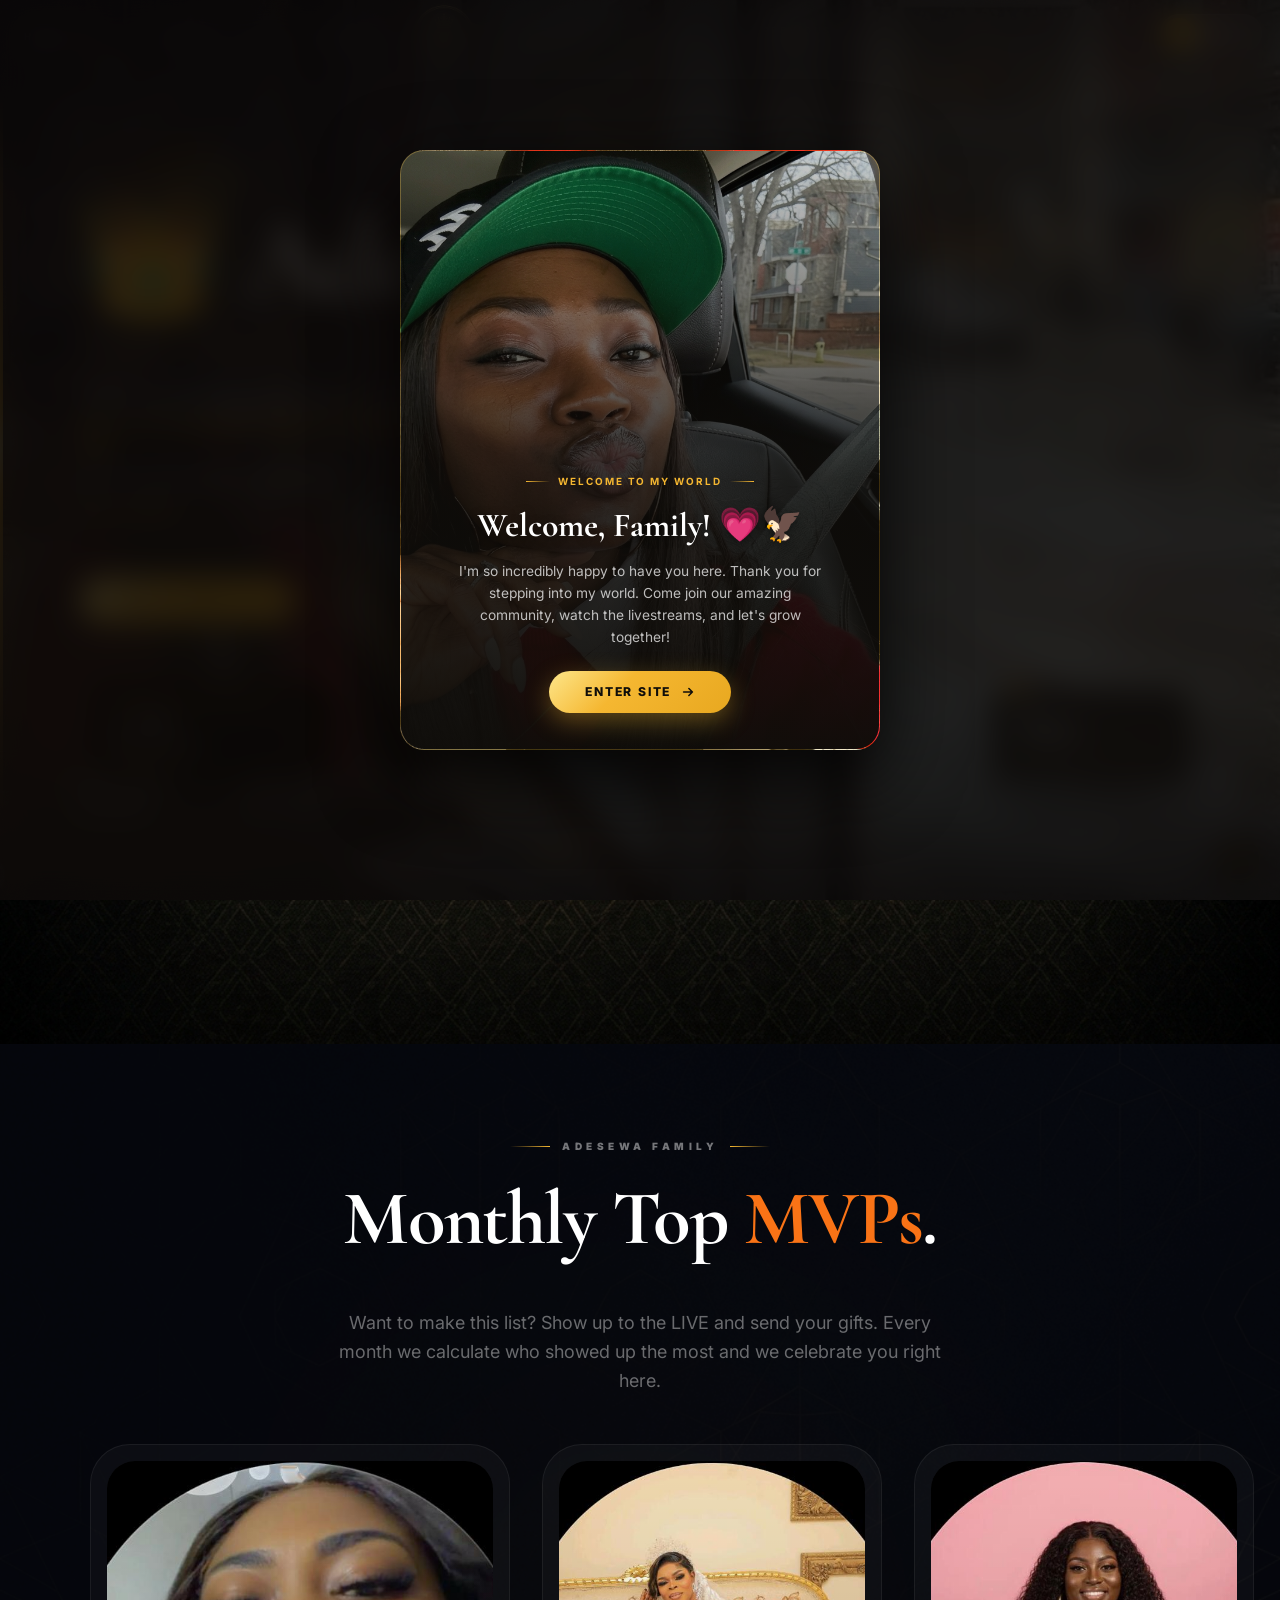
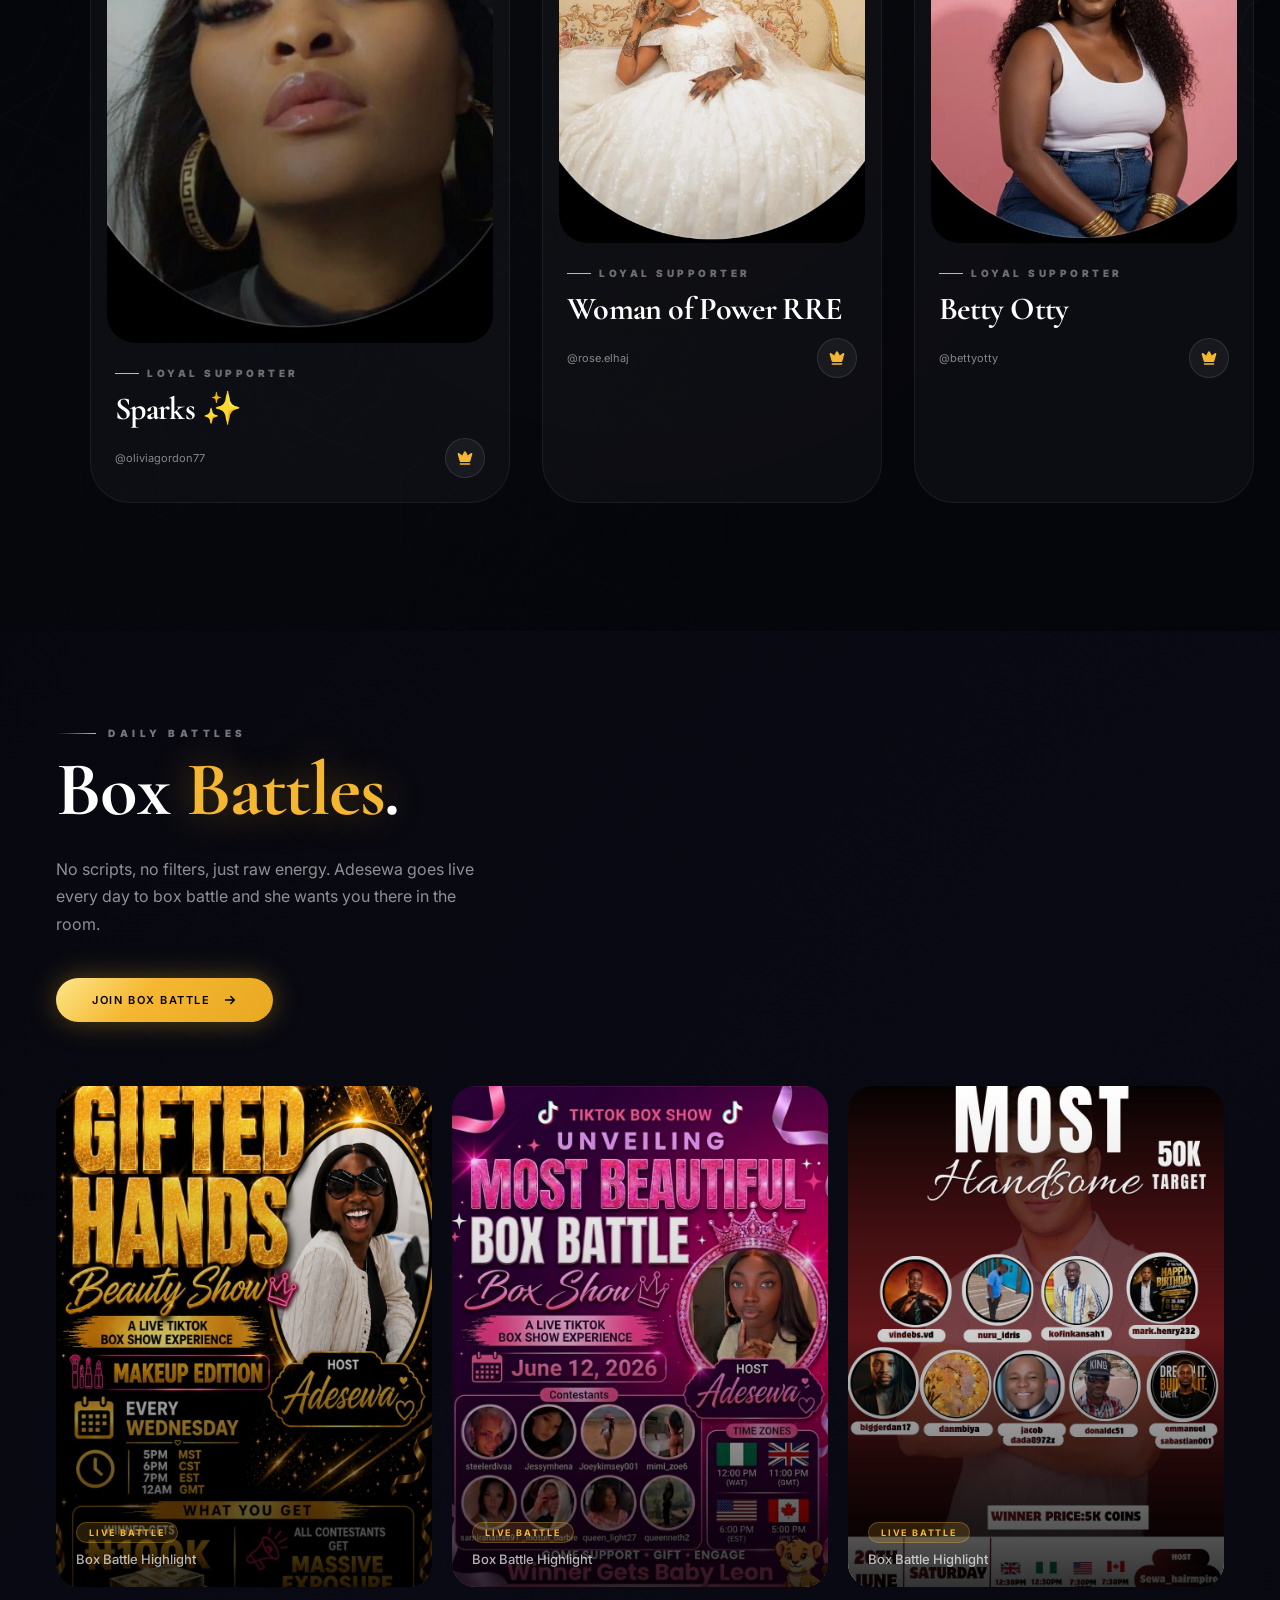
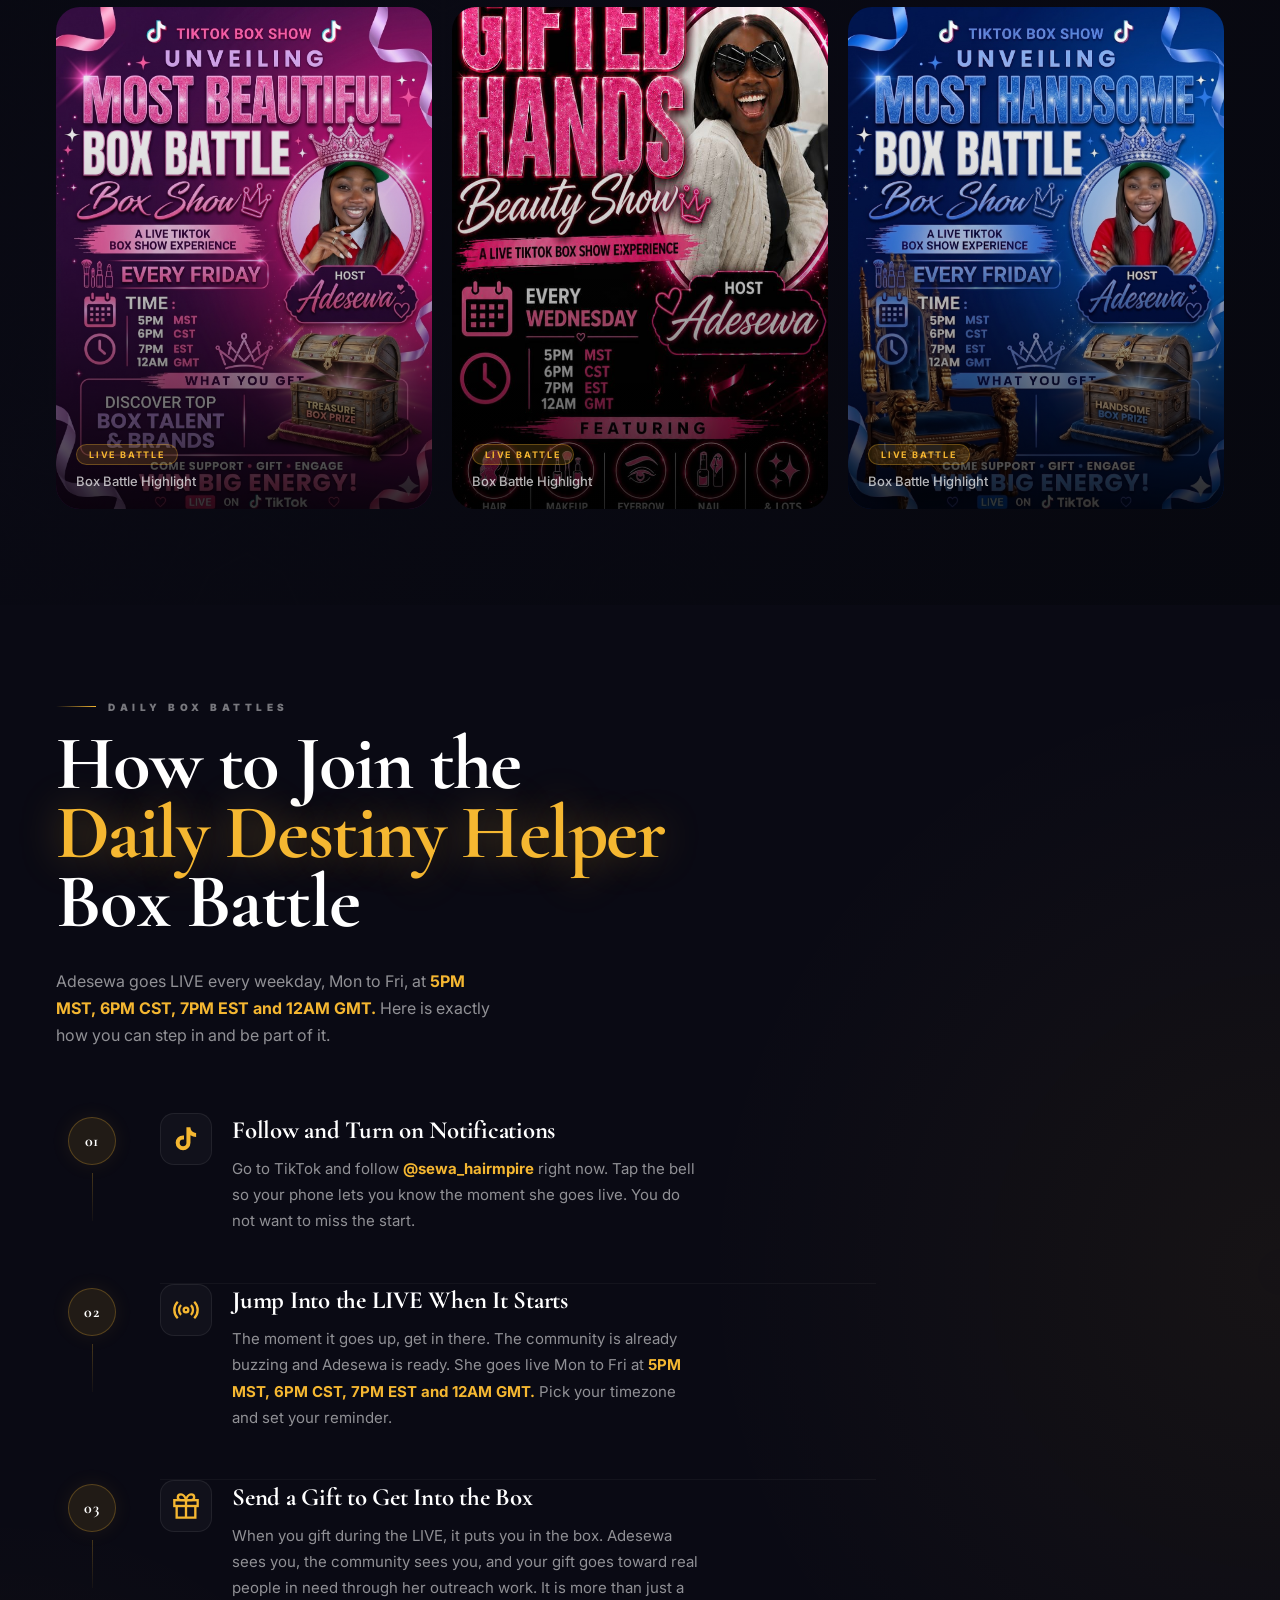
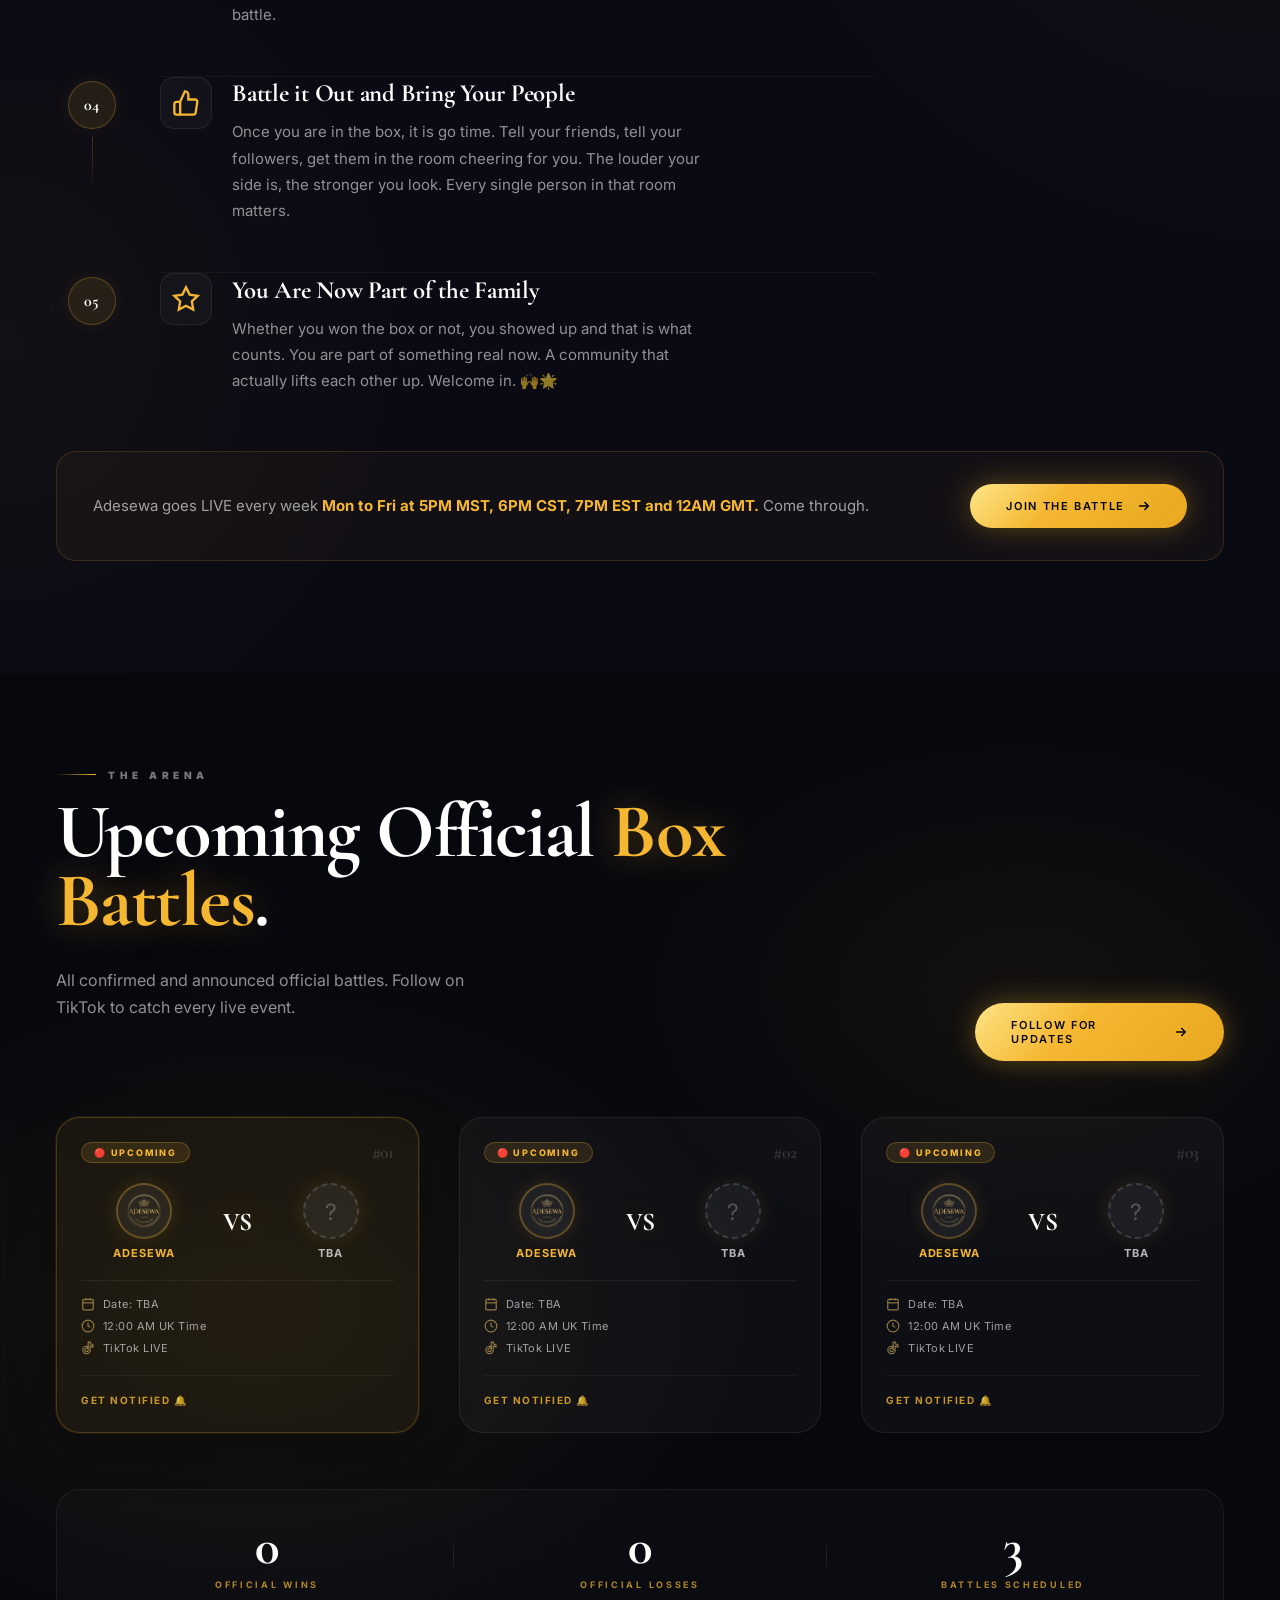
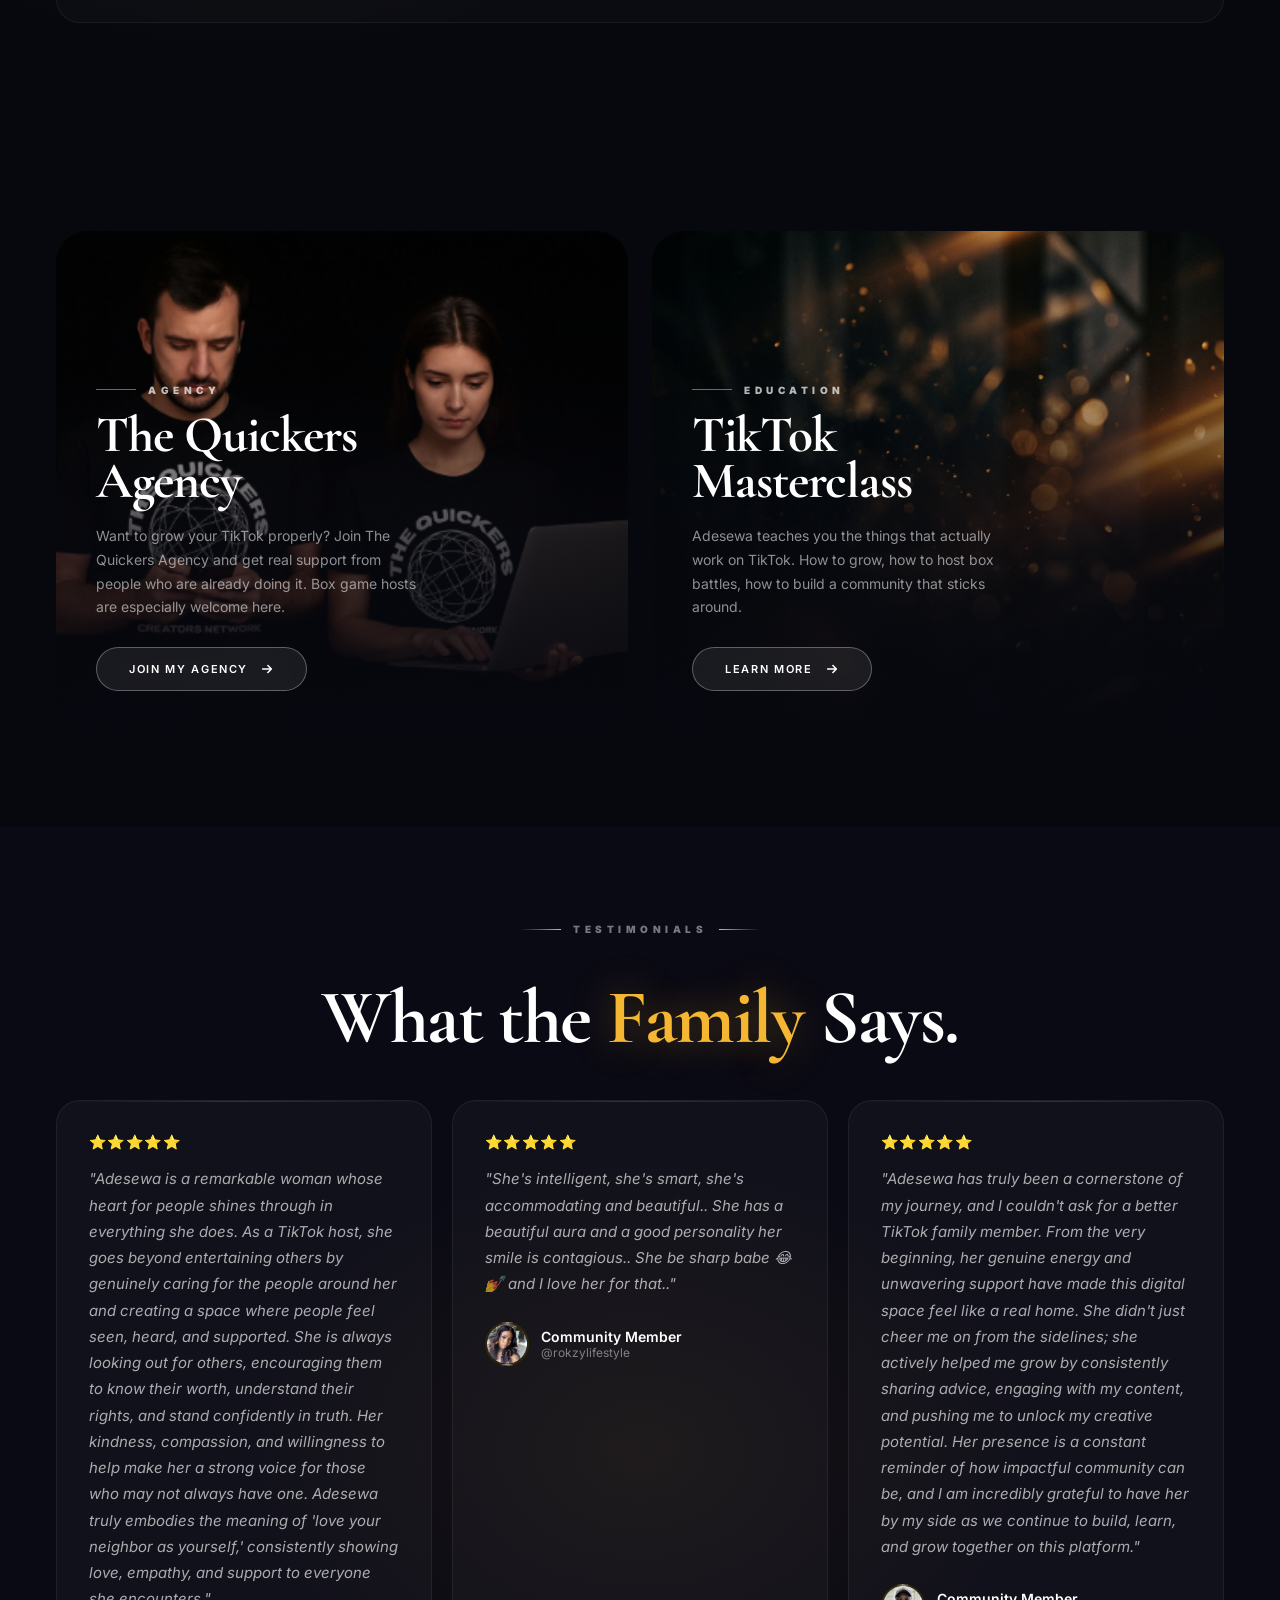
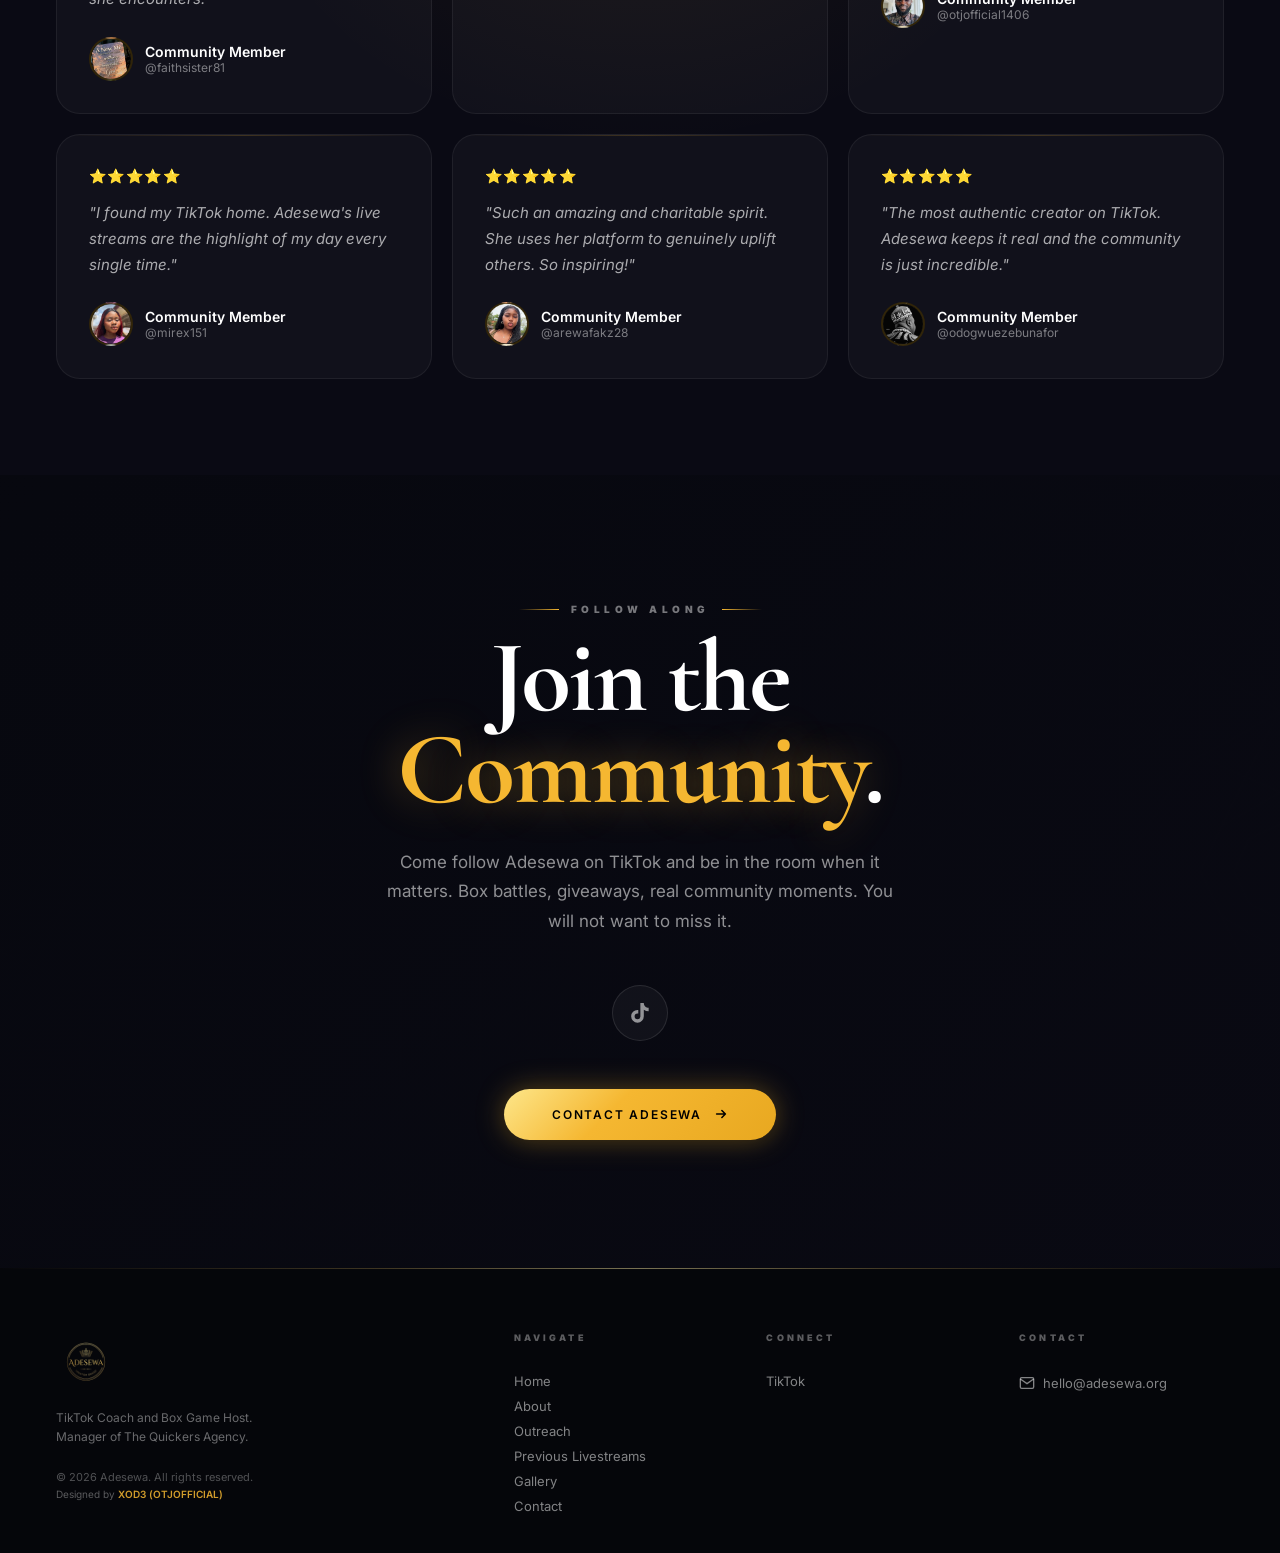
==== commit cd882544: "Add upscaled 4k welcome slide & feature warm-hearted welcome popup modal on homepage" ====
--- a/index.html
+++ b/index.html
@@ -119,6 +119,10 @@
             <div class="hero-bg-mobile"  style="background-image:url('assets/hero-slide3.jpg');background-position:center top"></div>
             <div class="hero-bg-desktop" style="background-image:url('assets/hero-slide3.jpg');background-position:right center"></div>
           </div>
+          <div class="hero-slide" data-slide="3">
+            <div class="hero-bg-mobile"  style="background-image:url('assets/hero-slide4.jpg');background-position:center center"></div>
+            <div class="hero-bg-desktop" style="background-image:url('assets/hero-slide4.jpg');background-position:center center"></div>
+          </div>
         </div>
         <!-- Overlays -->
         <div class="hero-overlay-mobile"></div>
@@ -130,7 +134,7 @@
         <!-- Gold radial glow -->
         <div class="hero-glow-left"></div>
         <!-- Decorative watermark text -->
-        <p class="hero-watermark" aria-hidden="true">DSW</p>
+        <div class="hero-watermark" aria-hidden="true">DSW</div>
         <!-- Left gold vertical line -->
         <div class="hero-vert-line"></div>
 
@@ -215,6 +219,7 @@
           <button class="slide-dot active" data-slide="0" aria-label="Go to slide 1"><div class="dot-bg"></div><div class="dot-fill"></div></button>
           <button class="slide-dot" data-slide="1" aria-label="Go to slide 2"><div class="dot-bg"></div><div class="dot-fill"></div></button>
           <button class="slide-dot" data-slide="2" aria-label="Go to slide 3"><div class="dot-bg"></div><div class="dot-fill"></div></button>
+          <button class="slide-dot" data-slide="3" aria-label="Go to slide 4"><div class="dot-bg"></div><div class="dot-fill"></div></button>
         </div>
       </section>
     </div>
@@ -1362,6 +1367,190 @@
       });
     });
   </script>
+
+  <!-- ===== WELCOME POPUP MODAL ===== -->
+  <div id="welcome-modal" class="wm-overlay" role="dialog" aria-modal="true" style="display:none">
+    <div class="wm-backdrop"></div>
+    <div class="wm-panel" style="background-image:url('assets/hero-slide4.jpg')">
+      <div class="wm-overlay-inner"></div>
+      <div class="wm-content">
+        <div class="wm-eyebrow">
+          <div class="wm-eyebrow-line"></div>
+          <span>Welcome to my world</span>
+          <div class="wm-eyebrow-line"></div>
+        </div>
+        <h2 class="wm-title">Welcome, Family! 💗🦅</h2>
+        <p class="wm-text">I'm so incredibly happy to have you here. Thank you for stepping into my world. Come join our amazing community, watch the livestreams, and let's grow together!</p>
+        <button class="wm-enter-btn" onclick="closeWelcomeModal()">
+          <span>Enter Site</span>
+          <svg width="14" height="14" viewBox="0 0 16 16" fill="none"><path d="M3 8h10M9 4l4 4-4 4" stroke="currentColor" stroke-width="1.8" stroke-linecap="round" stroke-linejoin="round"/></svg>
+        </button>
+      </div>
+    </div>
+  </div>
+
+  <style>
+    /* Welcome Modal Styles */
+    .wm-overlay {
+      position: fixed;
+      inset: 0;
+      z-index: 99999;
+      display: flex;
+      align-items: center;
+      justify-content: center;
+      opacity: 0;
+      transition: opacity 0.4s ease;
+      padding: 1rem;
+    }
+    .wm-overlay.show {
+      opacity: 1;
+    }
+    .wm-backdrop {
+      position: absolute;
+      inset: 0;
+      background: rgba(10, 8, 6, 0.85);
+      backdrop-filter: blur(15px);
+      -webkit-backdrop-filter: blur(15px);
+    }
+    .wm-panel {
+      position: relative;
+      width: 100%;
+      max-width: 480px;
+      aspect-ratio: 4/5;
+      background-size: cover;
+      background-position: center;
+      border-radius: 24px;
+      border: 1px solid rgba(245, 183, 49, 0.25);
+      box-shadow: 0 24px 80px rgba(0,0,0,0.85);
+      overflow: hidden;
+      transform: scale(0.92);
+      transition: transform 0.45s cubic-bezier(0.34, 1.56, 0.64, 1);
+      display: flex;
+      align-items: flex-end;
+      justify-content: center;
+    }
+    .wm-overlay.show .wm-panel {
+      transform: scale(1);
+    }
+    .wm-overlay-inner {
+      position: absolute;
+      inset: 0;
+      background: linear-gradient(to top, rgba(15, 13, 10, 0.99) 0%, rgba(15, 13, 10, 0.85) 45%, rgba(15, 13, 10, 0.2) 100%);
+    }
+    .wm-content {
+      position: relative;
+      z-index: 2;
+      padding: 2.25rem 1.75rem 2.25rem;
+      text-align: center;
+      display: flex;
+      flex-direction: column;
+      align-items: center;
+      gap: 0.9rem;
+      width: 100%;
+    }
+    .wm-eyebrow {
+      display: flex;
+      align-items: center;
+      gap: 0.5rem;
+      margin-bottom: 0.2rem;
+    }
+    .wm-eyebrow-line {
+      width: 24px;
+      height: 1px;
+      background: linear-gradient(to right, var(--gold), transparent);
+    }
+    .wm-eyebrow-line:last-child {
+      background: linear-gradient(to left, var(--gold), transparent);
+    }
+    .wm-eyebrow span {
+      font-size: 0.62rem;
+      font-weight: 700;
+      letter-spacing: 0.2em;
+      text-transform: uppercase;
+      color: var(--gold);
+    }
+    .wm-title {
+      font-family: 'Cormorant Garamond', Georgia, serif;
+      font-size: 2.1rem;
+      font-weight: 700;
+      color: #fff;
+      text-shadow: 0 2px 10px rgba(0,0,0,0.5);
+      margin: 0;
+    }
+    .wm-text {
+      font-size: 0.86rem;
+      color: rgba(255,255,255,0.72);
+      line-height: 1.6;
+      margin: 0 0 0.5rem;
+      max-width: 42ch;
+    }
+    .wm-enter-btn {
+      background: linear-gradient(135deg, var(--gold-light), var(--gold) 40%, #e8a820);
+      border: none;
+      border-radius: 30px;
+      padding: 0.85rem 2.25rem;
+      color: #0f0d0a;
+      font-size: 0.76rem;
+      font-weight: 800;
+      letter-spacing: 0.15em;
+      text-transform: uppercase;
+      cursor: pointer;
+      display: flex;
+      align-items: center;
+      gap: 0.6rem;
+      box-shadow: 0 8px 24px rgba(245, 183, 49, 0.35);
+      transition: all 0.3s ease;
+      outline: none;
+    }
+    .wm-enter-btn:hover {
+      transform: translateY(-2px);
+      box-shadow: 0 12px 30px rgba(245, 183, 49, 0.5);
+    }
+    .wm-enter-btn:active {
+      transform: translateY(0);
+    }
+
+    @media (max-width: 480px) {
+      .wm-panel {
+        aspect-ratio: auto;
+        height: 82vh;
+      }
+      .wm-title {
+        font-size: 1.8rem;
+      }
+      .wm-text {
+        font-size: 0.8rem;
+      }
+    }
+  </style>
+
+  <script>
+    document.addEventListener('DOMContentLoaded', function() {
+      // Only show once per browser session
+      if (!sessionStorage.getItem('ade-welcome-shown')) {
+        const modal = document.getElementById('welcome-modal');
+        if (modal) {
+          modal.style.display = 'flex';
+          // Force reflow
+          modal.offsetHeight;
+          modal.classList.add('show');
+          document.body.style.overflow = 'hidden';
+        }
+      }
+    });
+
+    function closeWelcomeModal() {
+      const modal = document.getElementById('welcome-modal');
+      if (modal) {
+        modal.classList.remove('show');
+        sessionStorage.setItem('ade-welcome-shown', 'true');
+        document.body.style.overflow = '';
+        setTimeout(() => {
+          modal.style.display = 'none';
+        }, 400);
+      }
+    }
+  </script>
 </body>
 </html>
 
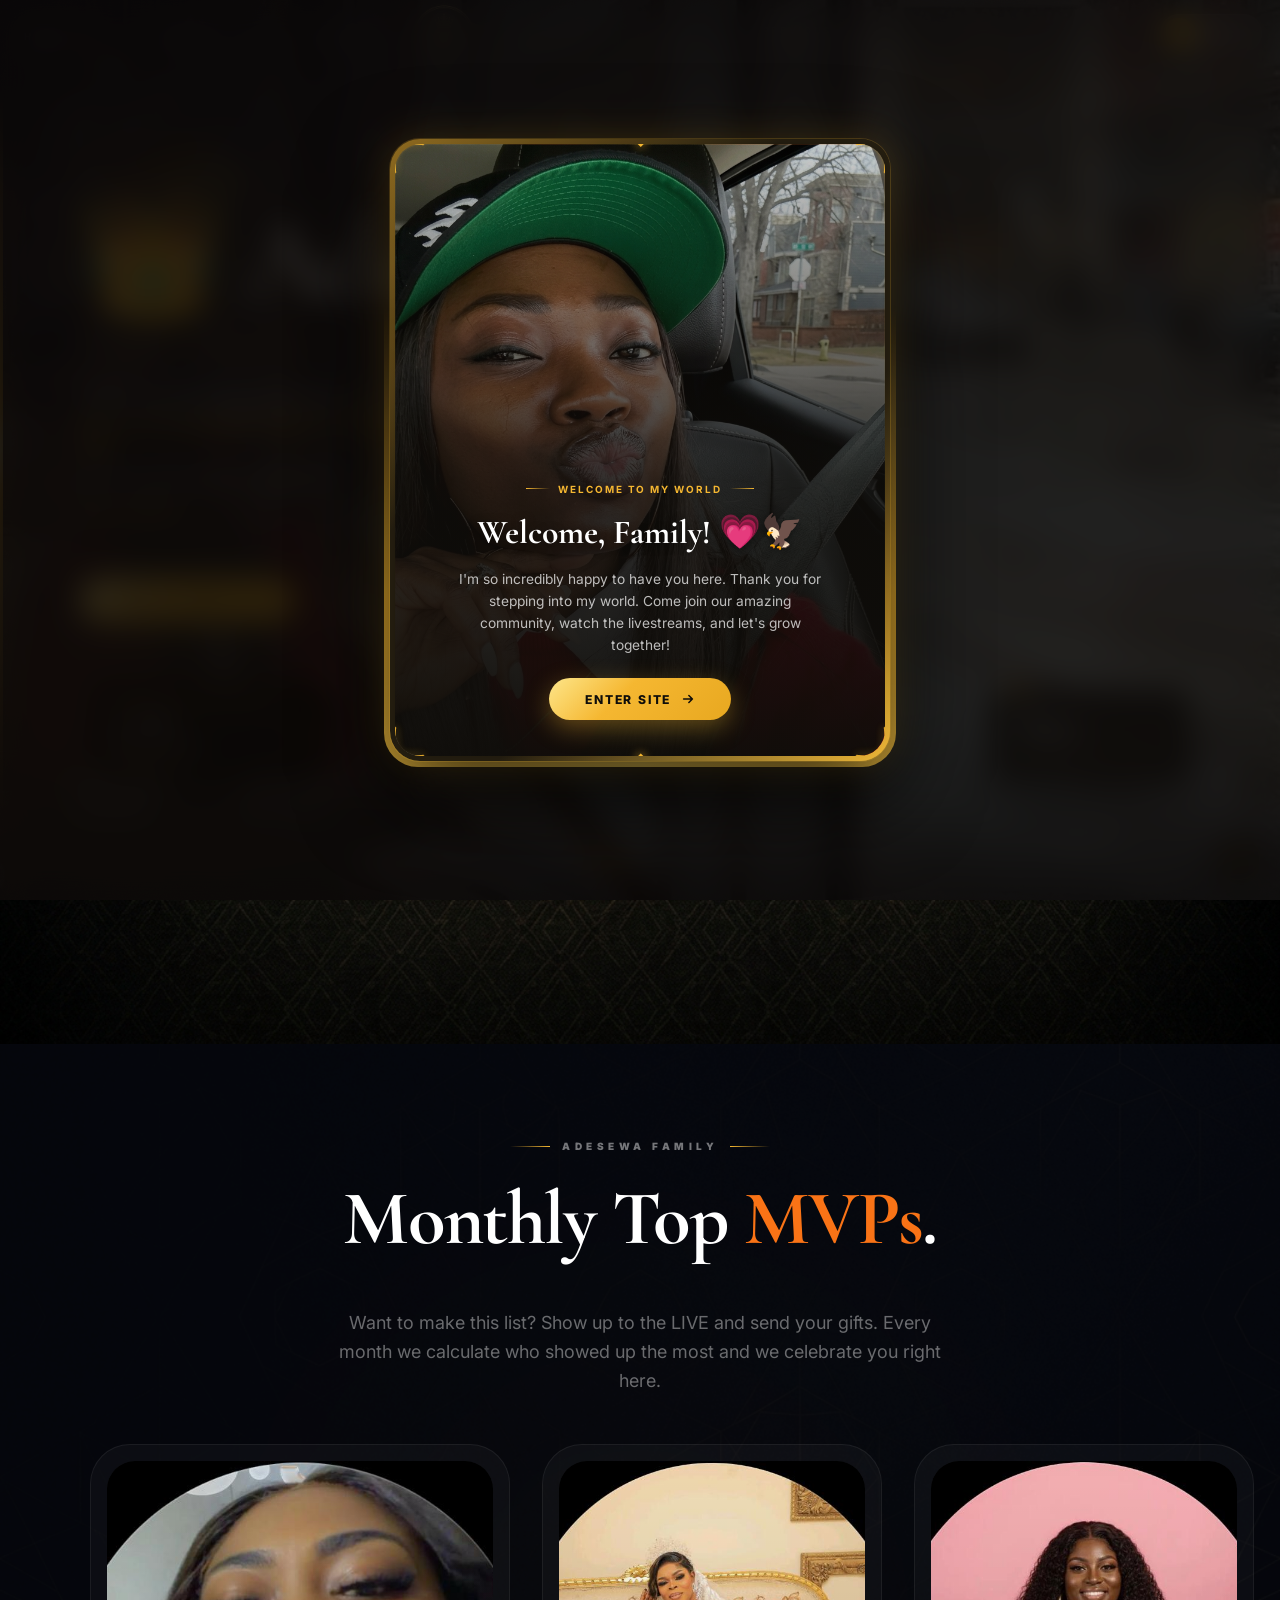
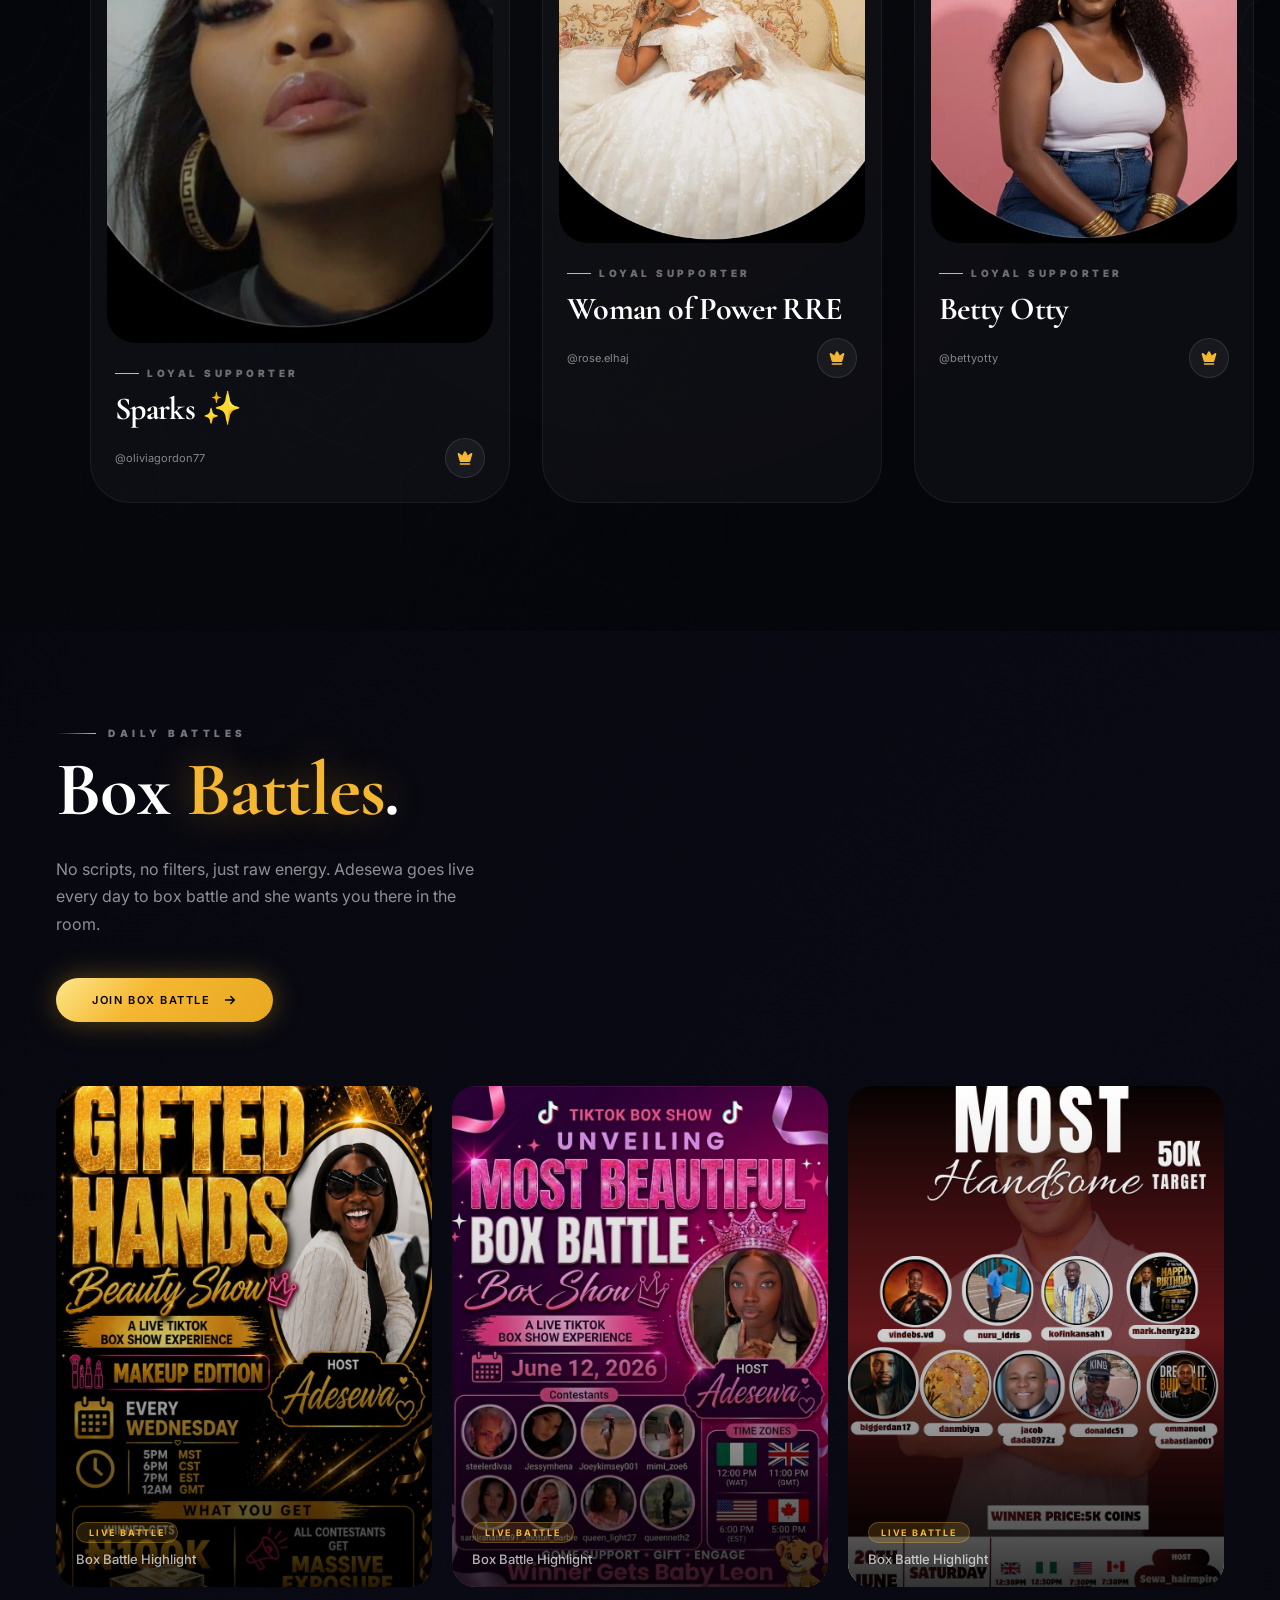
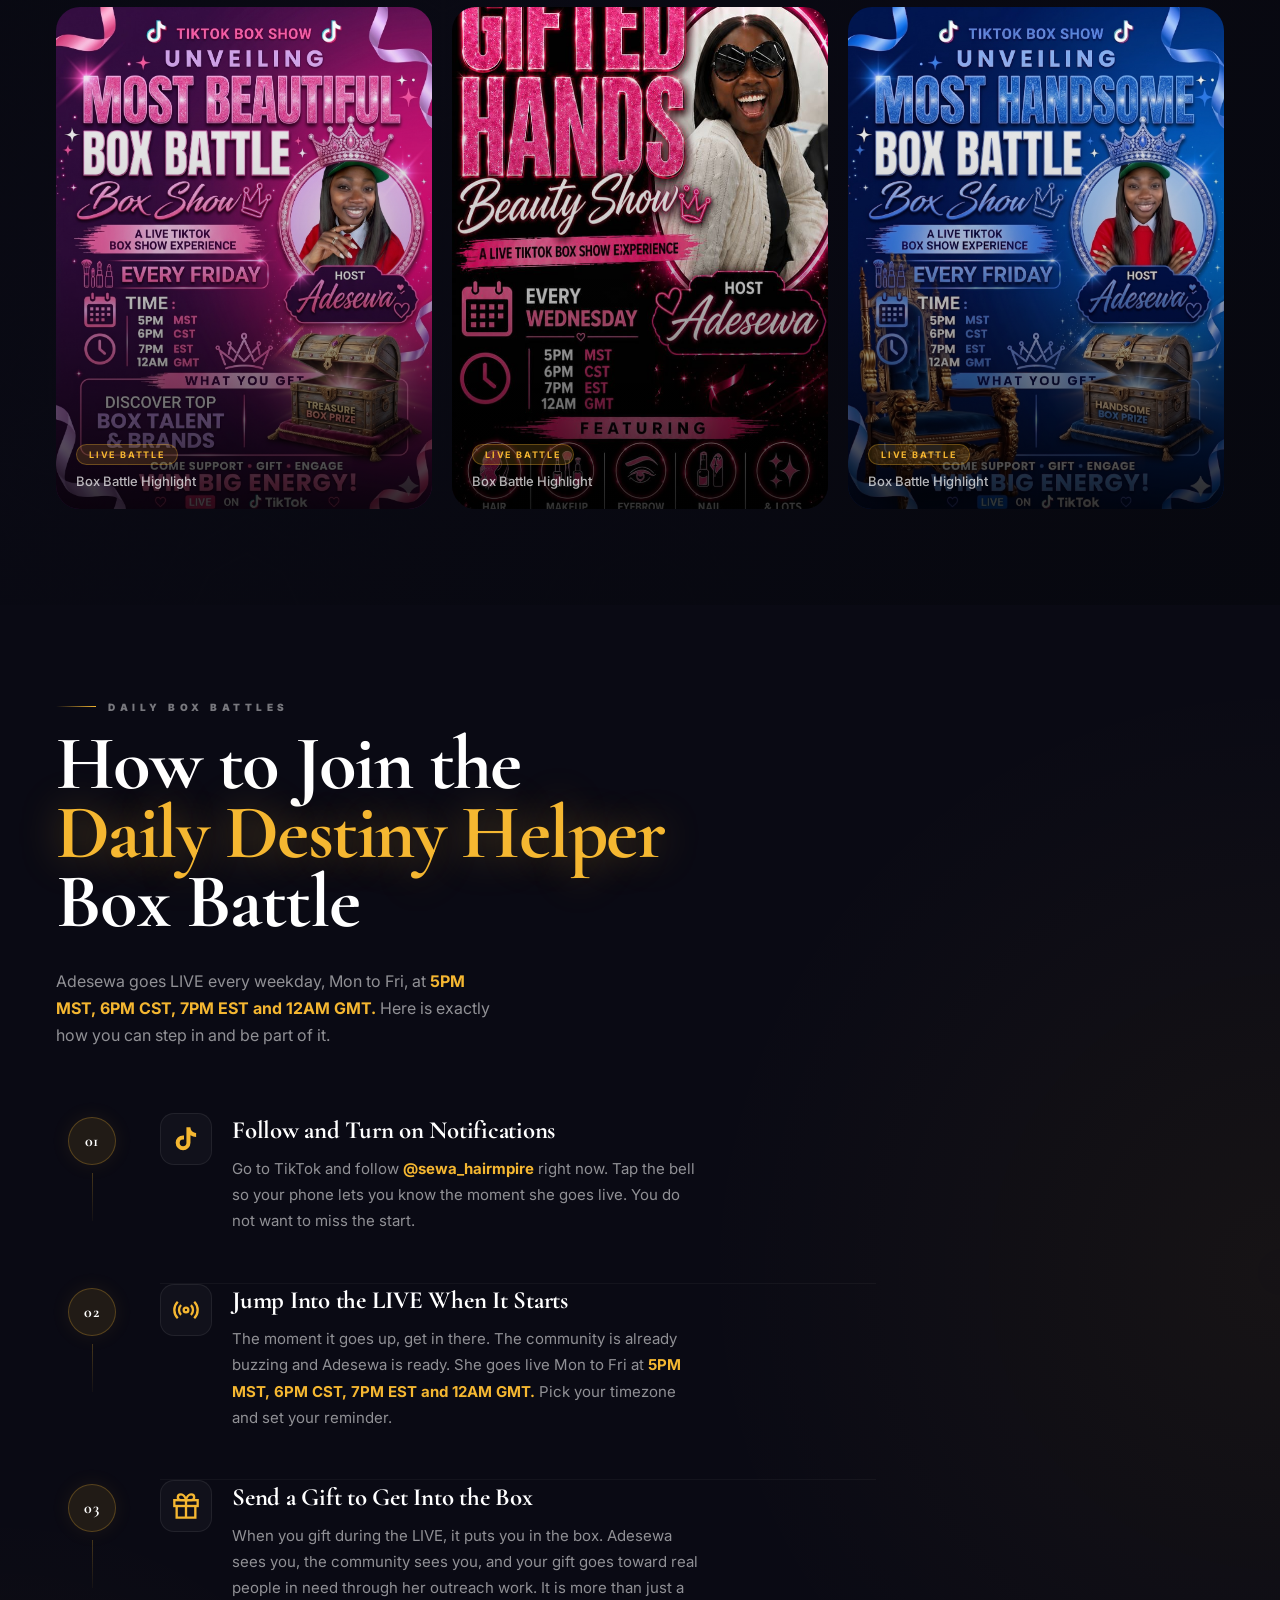
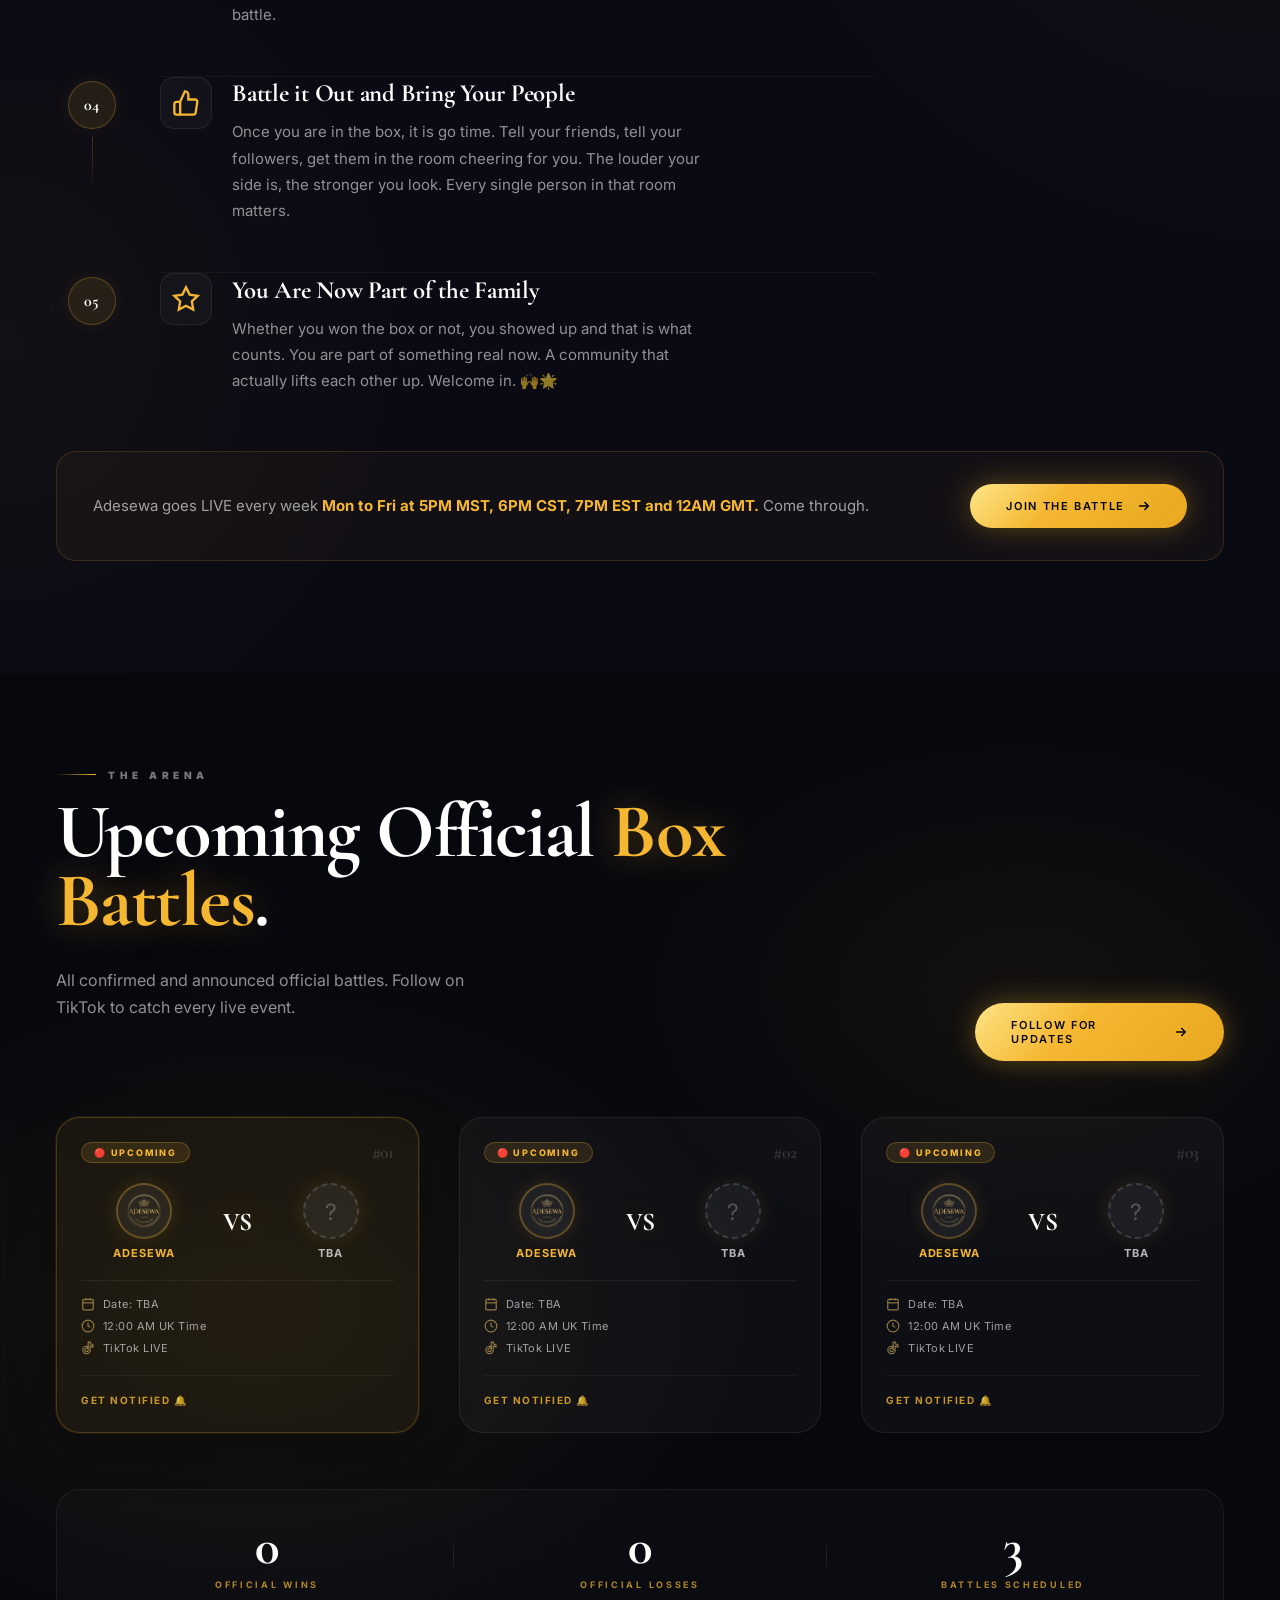
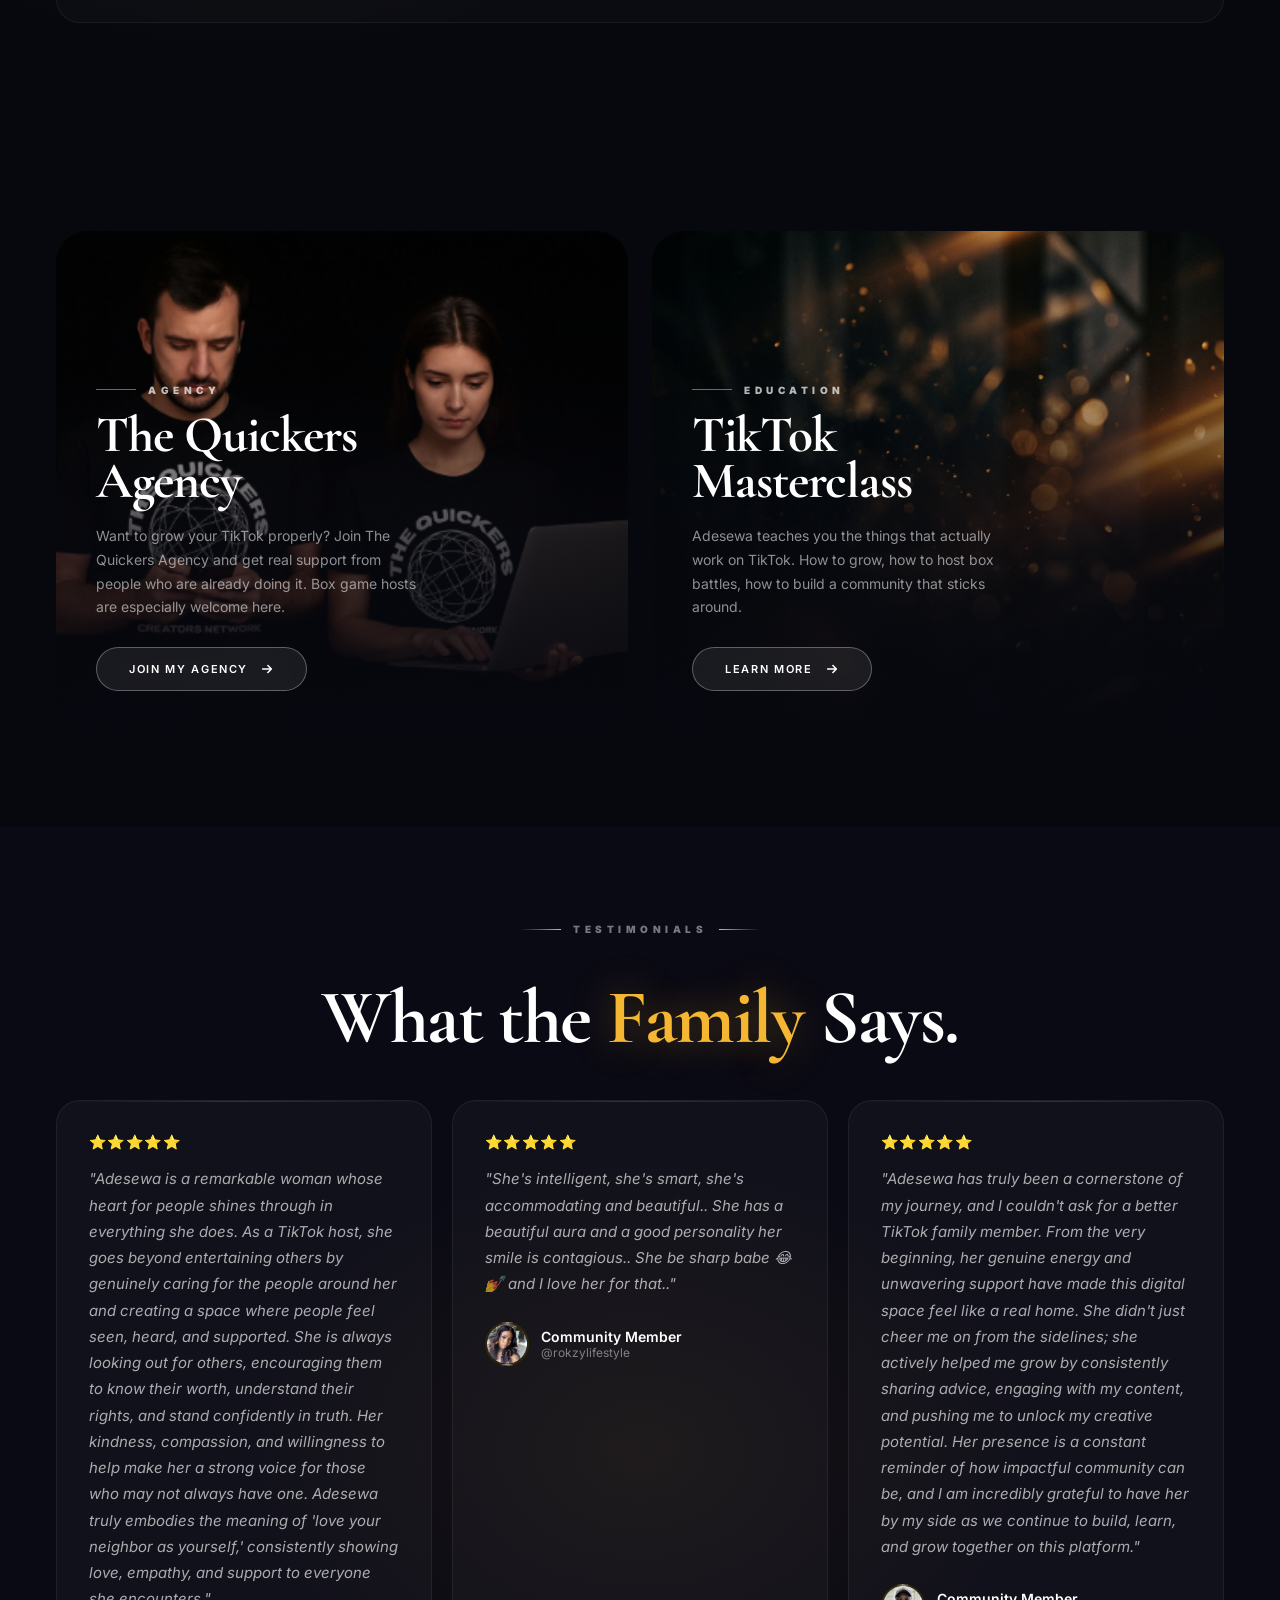
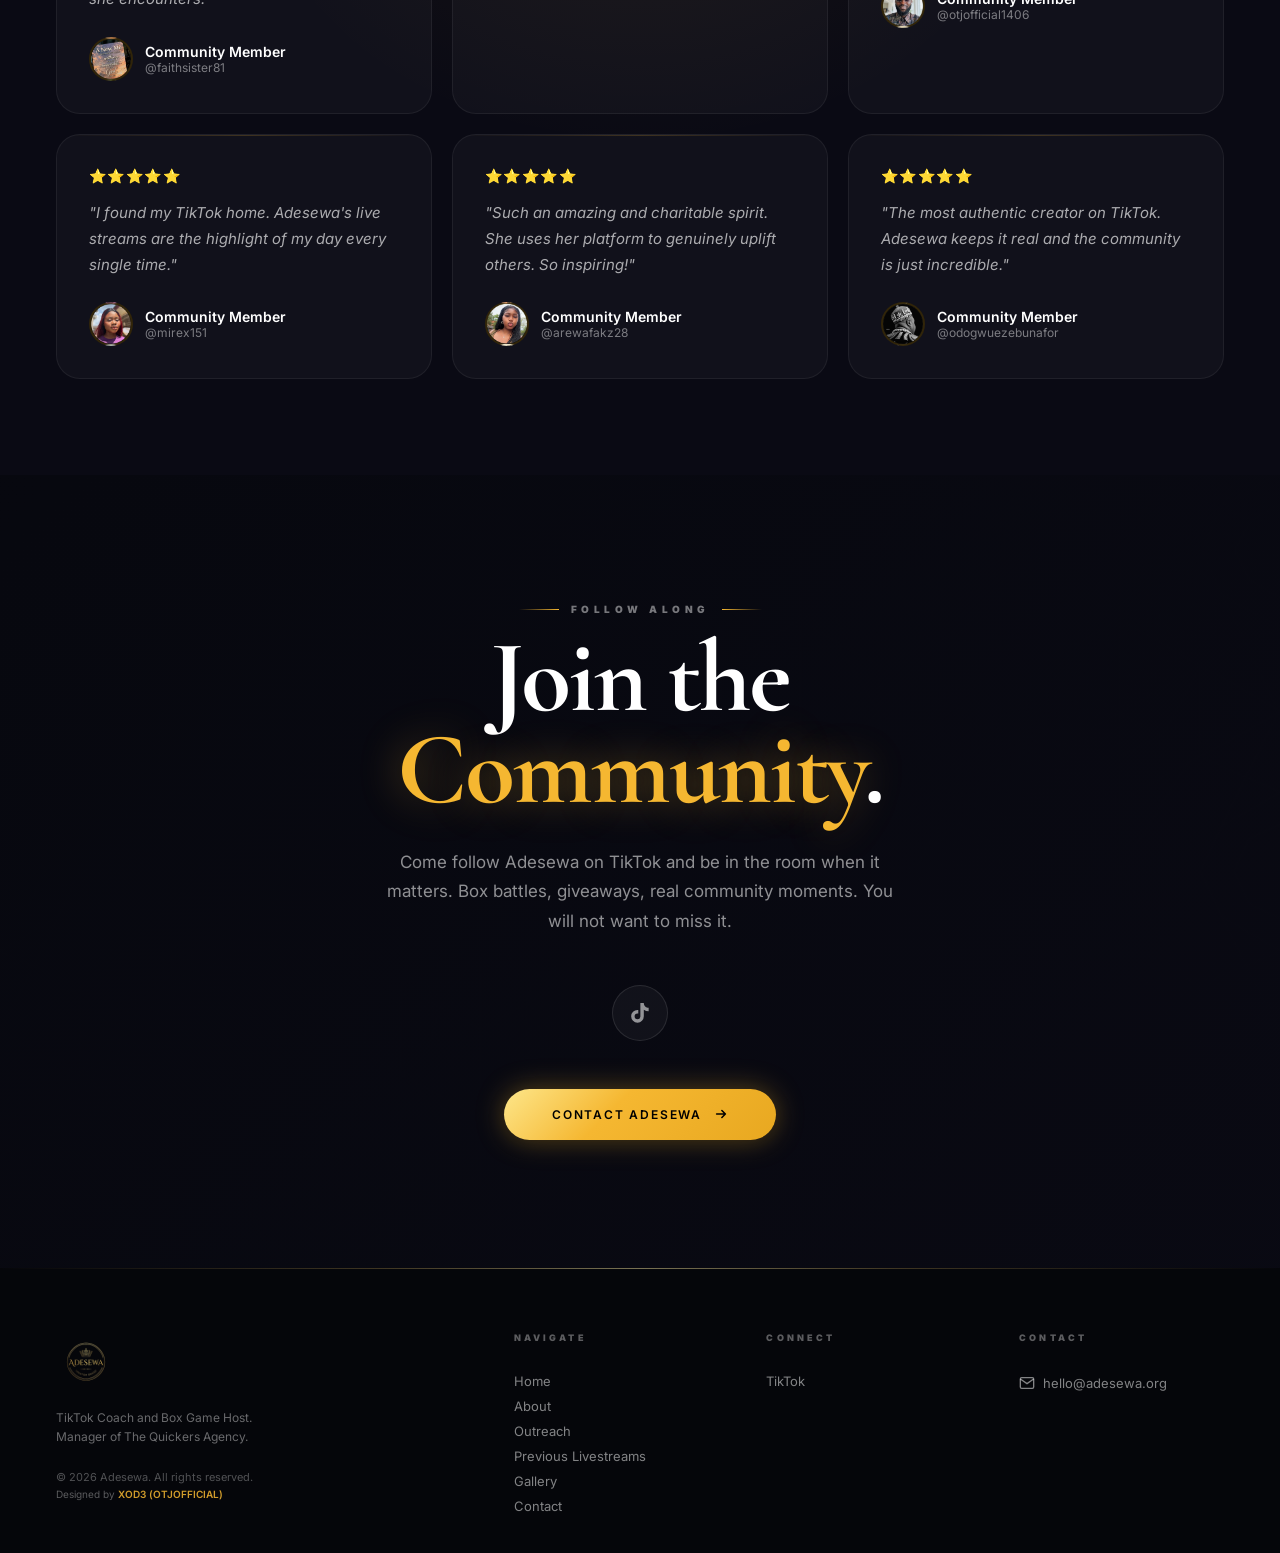
==== commit e32cef41: "Redesign welcome popup border - animated shimmer ring, corner ornaments, diamond accents" ====
--- a/index.html
+++ b/index.html
@@ -1371,20 +1371,68 @@
   <!-- ===== WELCOME POPUP MODAL ===== -->
   <div id="welcome-modal" class="wm-overlay" role="dialog" aria-modal="true" style="display:none">
     <div class="wm-backdrop"></div>
-    <div class="wm-panel" style="background-image:url('assets/hero-slide4.jpg')">
-      <div class="wm-overlay-inner"></div>
-      <div class="wm-content">
-        <div class="wm-eyebrow">
-          <div class="wm-eyebrow-line"></div>
-          <span>Welcome to my world</span>
-          <div class="wm-eyebrow-line"></div>
-        </div>
-        <h2 class="wm-title">Welcome, Family! 💗🦅</h2>
-        <p class="wm-text">I'm so incredibly happy to have you here. Thank you for stepping into my world. Come join our amazing community, watch the livestreams, and let's grow together!</p>
-        <button class="wm-enter-btn" onclick="closeWelcomeModal()">
-          <span>Enter Site</span>
-          <svg width="14" height="14" viewBox="0 0 16 16" fill="none"><path d="M3 8h10M9 4l4 4-4 4" stroke="currentColor" stroke-width="1.8" stroke-linecap="round" stroke-linejoin="round"/></svg>
-        </button>
+
+    <!-- Outer decorative frame -->
+    <div class="wm-frame-outer">
+      <!-- Rotating shimmer border -->
+      <div class="wm-shimmer-ring"></div>
+      <!-- Inner frame accent -->
+      <div class="wm-frame-inner">
+        <div class="wm-panel" style="background-image:url('assets/hero-slide4.jpg')">
+          <div class="wm-overlay-inner"></div>
+
+          <!-- SVG Corner Ornaments -->
+          <svg class="wm-corner wm-corner-tl" viewBox="0 0 60 60" fill="none" xmlns="http://www.w3.org/2000/svg">
+            <path d="M2 30 L2 2 L30 2" stroke="#f5b731" stroke-width="2" stroke-linecap="round"/>
+            <path d="M2 2 L14 2" stroke="#f5b731" stroke-width="3" stroke-linecap="round"/>
+            <path d="M2 2 L2 14" stroke="#f5b731" stroke-width="3" stroke-linecap="round"/>
+            <circle cx="2" cy="2" r="3" fill="#f5b731"/>
+            <circle cx="30" cy="2" r="1.5" fill="#f5b731" opacity="0.5"/>
+            <circle cx="2" cy="30" r="1.5" fill="#f5b731" opacity="0.5"/>
+          </svg>
+          <svg class="wm-corner wm-corner-tr" viewBox="0 0 60 60" fill="none" xmlns="http://www.w3.org/2000/svg">
+            <path d="M58 30 L58 2 L30 2" stroke="#f5b731" stroke-width="2" stroke-linecap="round"/>
+            <path d="M58 2 L46 2" stroke="#f5b731" stroke-width="3" stroke-linecap="round"/>
+            <path d="M58 2 L58 14" stroke="#f5b731" stroke-width="3" stroke-linecap="round"/>
+            <circle cx="58" cy="2" r="3" fill="#f5b731"/>
+            <circle cx="30" cy="2" r="1.5" fill="#f5b731" opacity="0.5"/>
+            <circle cx="58" cy="30" r="1.5" fill="#f5b731" opacity="0.5"/>
+          </svg>
+          <svg class="wm-corner wm-corner-bl" viewBox="0 0 60 60" fill="none" xmlns="http://www.w3.org/2000/svg">
+            <path d="M2 30 L2 58 L30 58" stroke="#f5b731" stroke-width="2" stroke-linecap="round"/>
+            <path d="M2 58 L14 58" stroke="#f5b731" stroke-width="3" stroke-linecap="round"/>
+            <path d="M2 58 L2 46" stroke="#f5b731" stroke-width="3" stroke-linecap="round"/>
+            <circle cx="2" cy="58" r="3" fill="#f5b731"/>
+            <circle cx="30" cy="58" r="1.5" fill="#f5b731" opacity="0.5"/>
+            <circle cx="2" cy="30" r="1.5" fill="#f5b731" opacity="0.5"/>
+          </svg>
+          <svg class="wm-corner wm-corner-br" viewBox="0 0 60 60" fill="none" xmlns="http://www.w3.org/2000/svg">
+            <path d="M58 30 L58 58 L30 58" stroke="#f5b731" stroke-width="2" stroke-linecap="round"/>
+            <path d="M58 58 L46 58" stroke="#f5b731" stroke-width="3" stroke-linecap="round"/>
+            <path d="M58 58 L58 46" stroke="#f5b731" stroke-width="3" stroke-linecap="round"/>
+            <circle cx="58" cy="58" r="3" fill="#f5b731"/>
+            <circle cx="30" cy="58" r="1.5" fill="#f5b731" opacity="0.5"/>
+            <circle cx="58" cy="30" r="1.5" fill="#f5b731" opacity="0.5"/>
+          </svg>
+
+          <!-- Mid-edge diamond accents -->
+          <div class="wm-diamond wm-diamond-top">◆</div>
+          <div class="wm-diamond wm-diamond-bottom">◆</div>
+
+          <div class="wm-content">
+            <div class="wm-eyebrow">
+              <div class="wm-eyebrow-line"></div>
+              <span>Welcome to my world</span>
+              <div class="wm-eyebrow-line"></div>
+            </div>
+            <h2 class="wm-title">Welcome, Family! 💗🦅</h2>
+            <p class="wm-text">I'm so incredibly happy to have you here. Thank you for stepping into my world. Come join our amazing community, watch the livestreams, and let's grow together!</p>
+            <button class="wm-enter-btn" onclick="closeWelcomeModal()">
+              <span>Enter Site</span>
+              <svg width="14" height="14" viewBox="0 0 16 16" fill="none"><path d="M3 8h10M9 4l4 4-4 4" stroke="currentColor" stroke-width="1.8" stroke-linecap="round" stroke-linejoin="round"/></svg>
+            </button>
+          </div>
+        </div>
       </div>
     </div>
   </div>
@@ -1412,25 +1460,112 @@
       backdrop-filter: blur(15px);
       -webkit-backdrop-filter: blur(15px);
     }
+    /* === Outer frame wrapper === */
+    .wm-frame-outer {
+      position: relative;
+      width: 100%;
+      max-width: 500px;
+      display: flex;
+      align-items: center;
+      justify-content: center;
+      transform: scale(0.88);
+      transition: transform 0.55s cubic-bezier(0.34, 1.56, 0.64, 1);
+    }
+    .wm-overlay.show .wm-frame-outer {
+      transform: scale(1);
+    }
+
+    /* === Rotating shimmer gradient ring === */
+    .wm-shimmer-ring {
+      position: absolute;
+      inset: -6px;
+      border-radius: 34px;
+      background: conic-gradient(
+        from 0deg,
+        transparent 0deg,
+        rgba(245,183,49,0.0) 60deg,
+        rgba(245,183,49,0.9) 120deg,
+        rgba(255,220,100,1) 180deg,
+        rgba(245,183,49,0.9) 240deg,
+        rgba(245,183,49,0.0) 300deg,
+        transparent 360deg
+      );
+      animation: shimmer-rotate 4s linear infinite;
+      z-index: 0;
+    }
+    @keyframes shimmer-rotate {
+      from { transform: rotate(0deg); }
+      to   { transform: rotate(360deg); }
+    }
+
+    /* === Inner frame: dark gap + subtle gold border === */
+    .wm-frame-inner {
+      position: relative;
+      z-index: 1;
+      width: 100%;
+      border-radius: 30px;
+      padding: 5px;
+      background: linear-gradient(
+        135deg,
+        rgba(245,183,49,0.55) 0%,
+        rgba(30,25,15,1) 35%,
+        rgba(30,25,15,1) 65%,
+        rgba(245,183,49,0.55) 100%
+      );
+      box-shadow:
+        0 0 0 1px rgba(245,183,49,0.18),
+        0 0 40px rgba(245,183,49,0.18),
+        0 32px 90px rgba(0,0,0,0.9),
+        inset 0 0 20px rgba(245,183,49,0.06);
+    }
+
+    /* === The photo panel === */
     .wm-panel {
       position: relative;
       width: 100%;
-      max-width: 480px;
       aspect-ratio: 4/5;
       background-size: cover;
       background-position: center;
-      border-radius: 24px;
-      border: 1px solid rgba(245, 183, 49, 0.25);
-      box-shadow: 0 24px 80px rgba(0,0,0,0.85);
+      border-radius: 26px;
       overflow: hidden;
-      transform: scale(0.92);
-      transition: transform 0.45s cubic-bezier(0.34, 1.56, 0.64, 1);
       display: flex;
       align-items: flex-end;
       justify-content: center;
-    }
-    .wm-overlay.show .wm-panel {
-      transform: scale(1);
+      box-shadow: inset 0 0 0 1px rgba(245,183,49,0.12);
+    }
+
+    /* === SVG Corner ornaments === */
+    .wm-corner {
+      position: absolute;
+      width: 60px;
+      height: 60px;
+      z-index: 10;
+      pointer-events: none;
+      opacity: 0.9;
+      filter: drop-shadow(0 0 4px rgba(245,183,49,0.6));
+    }
+    .wm-corner-tl { top: -2px;  left: -2px; }
+    .wm-corner-tr { top: -2px;  right: -2px; }
+    .wm-corner-bl { bottom: -2px; left: -2px; }
+    .wm-corner-br { bottom: -2px; right: -2px; }
+
+    /* === Mid-edge diamond accents === */
+    .wm-diamond {
+      position: absolute;
+      z-index: 10;
+      color: #f5b731;
+      font-size: 9px;
+      left: 50%;
+      transform: translateX(-50%);
+      line-height: 1;
+      filter: drop-shadow(0 0 5px rgba(245,183,49,0.9));
+      animation: diamond-pulse 2.5s ease-in-out infinite;
+    }
+    .wm-diamond-top    { top: -6px; }
+    .wm-diamond-bottom { bottom: -6px; }
+    @keyframes diamond-pulse {
+      0%, 100% { opacity: 0.6; transform: translateX(-50%) scale(0.9); }
+      50%       { opacity: 1;   transform: translateX(-50%) scale(1.2); }
     }
     .wm-overlay-inner {
       position: absolute;
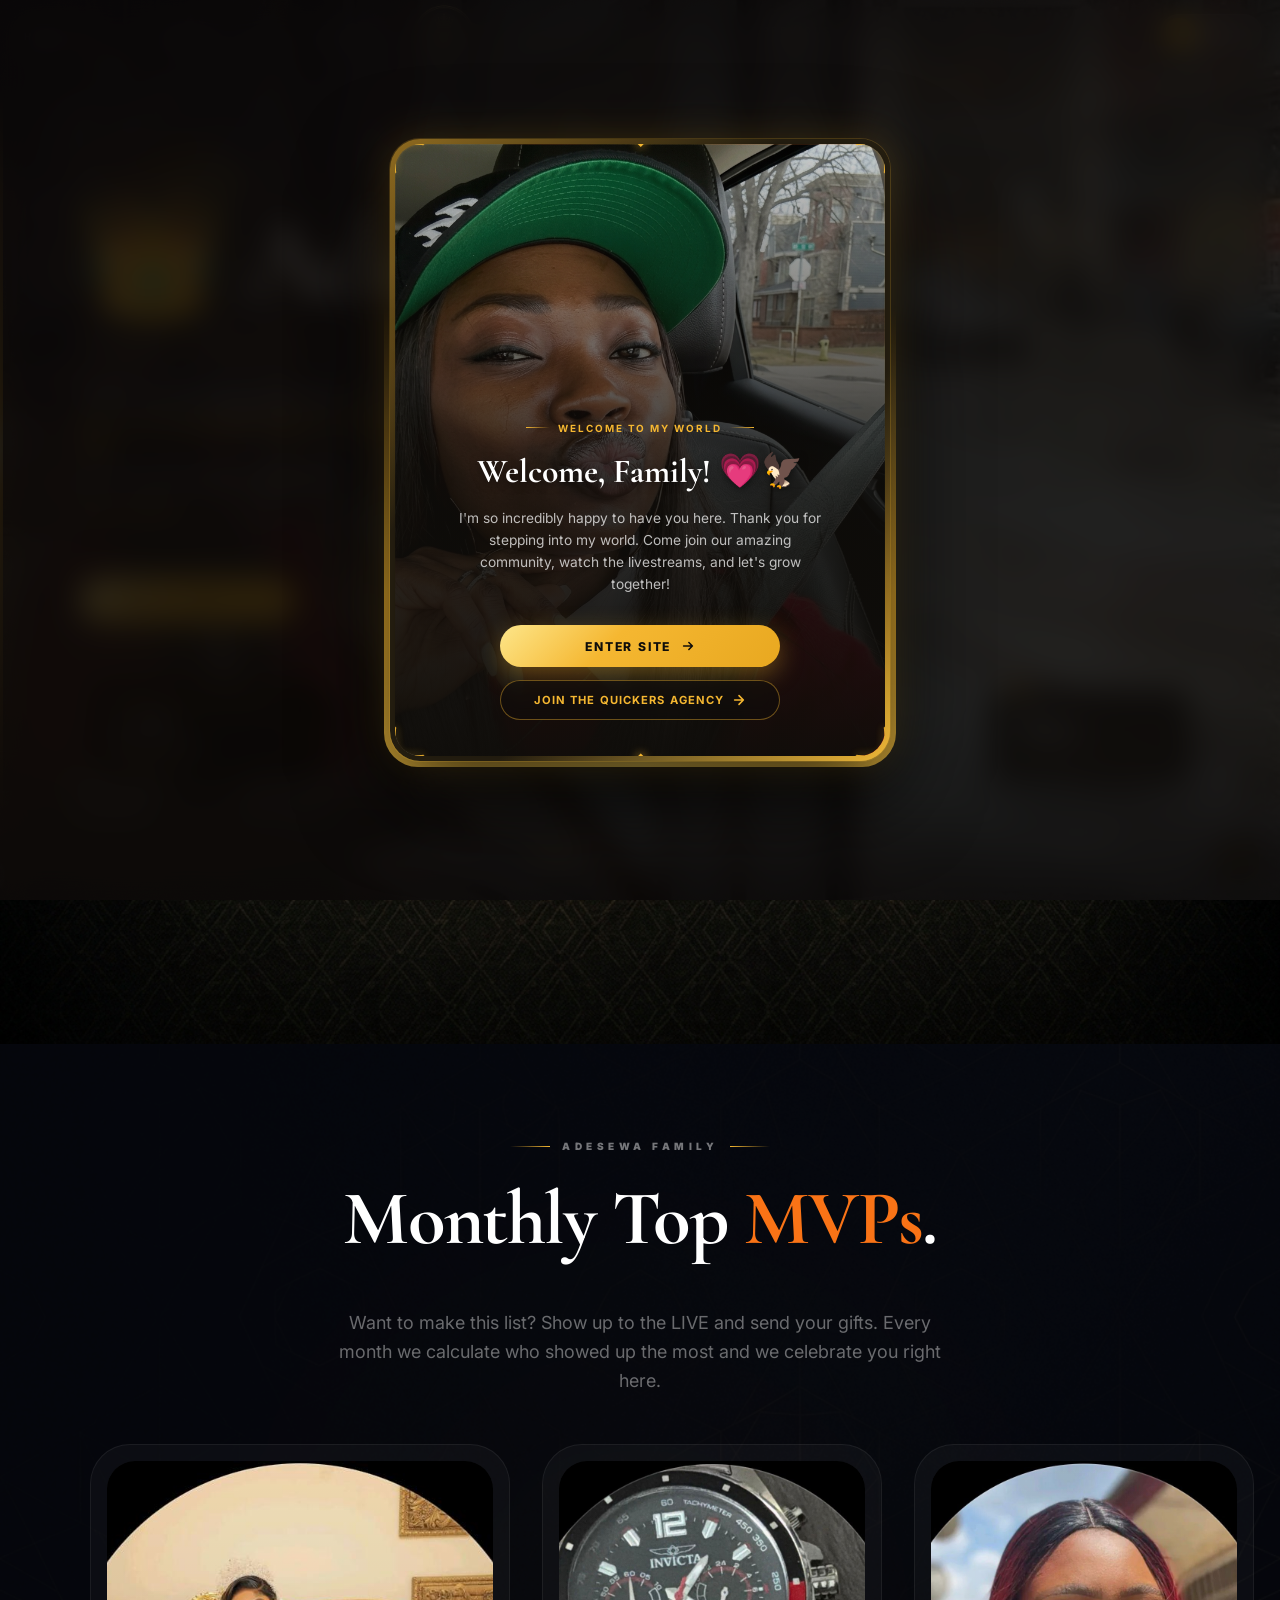
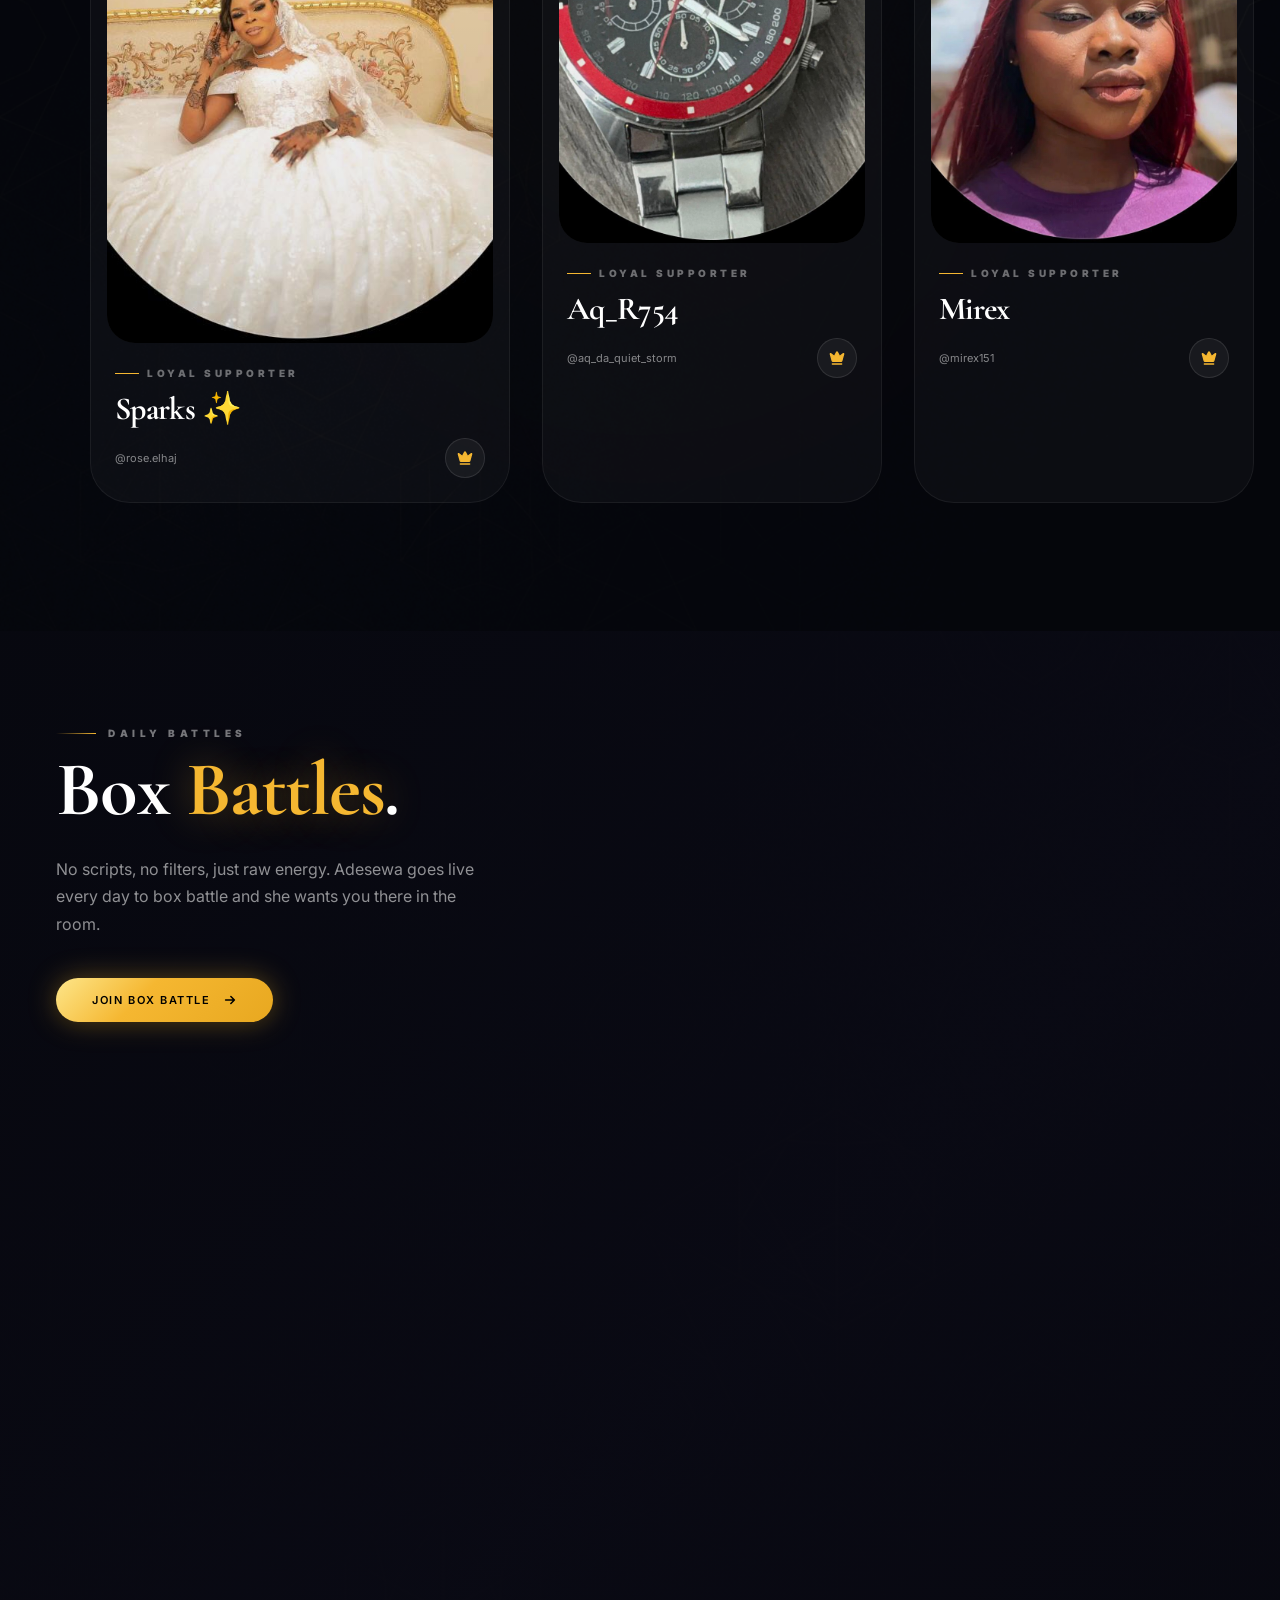
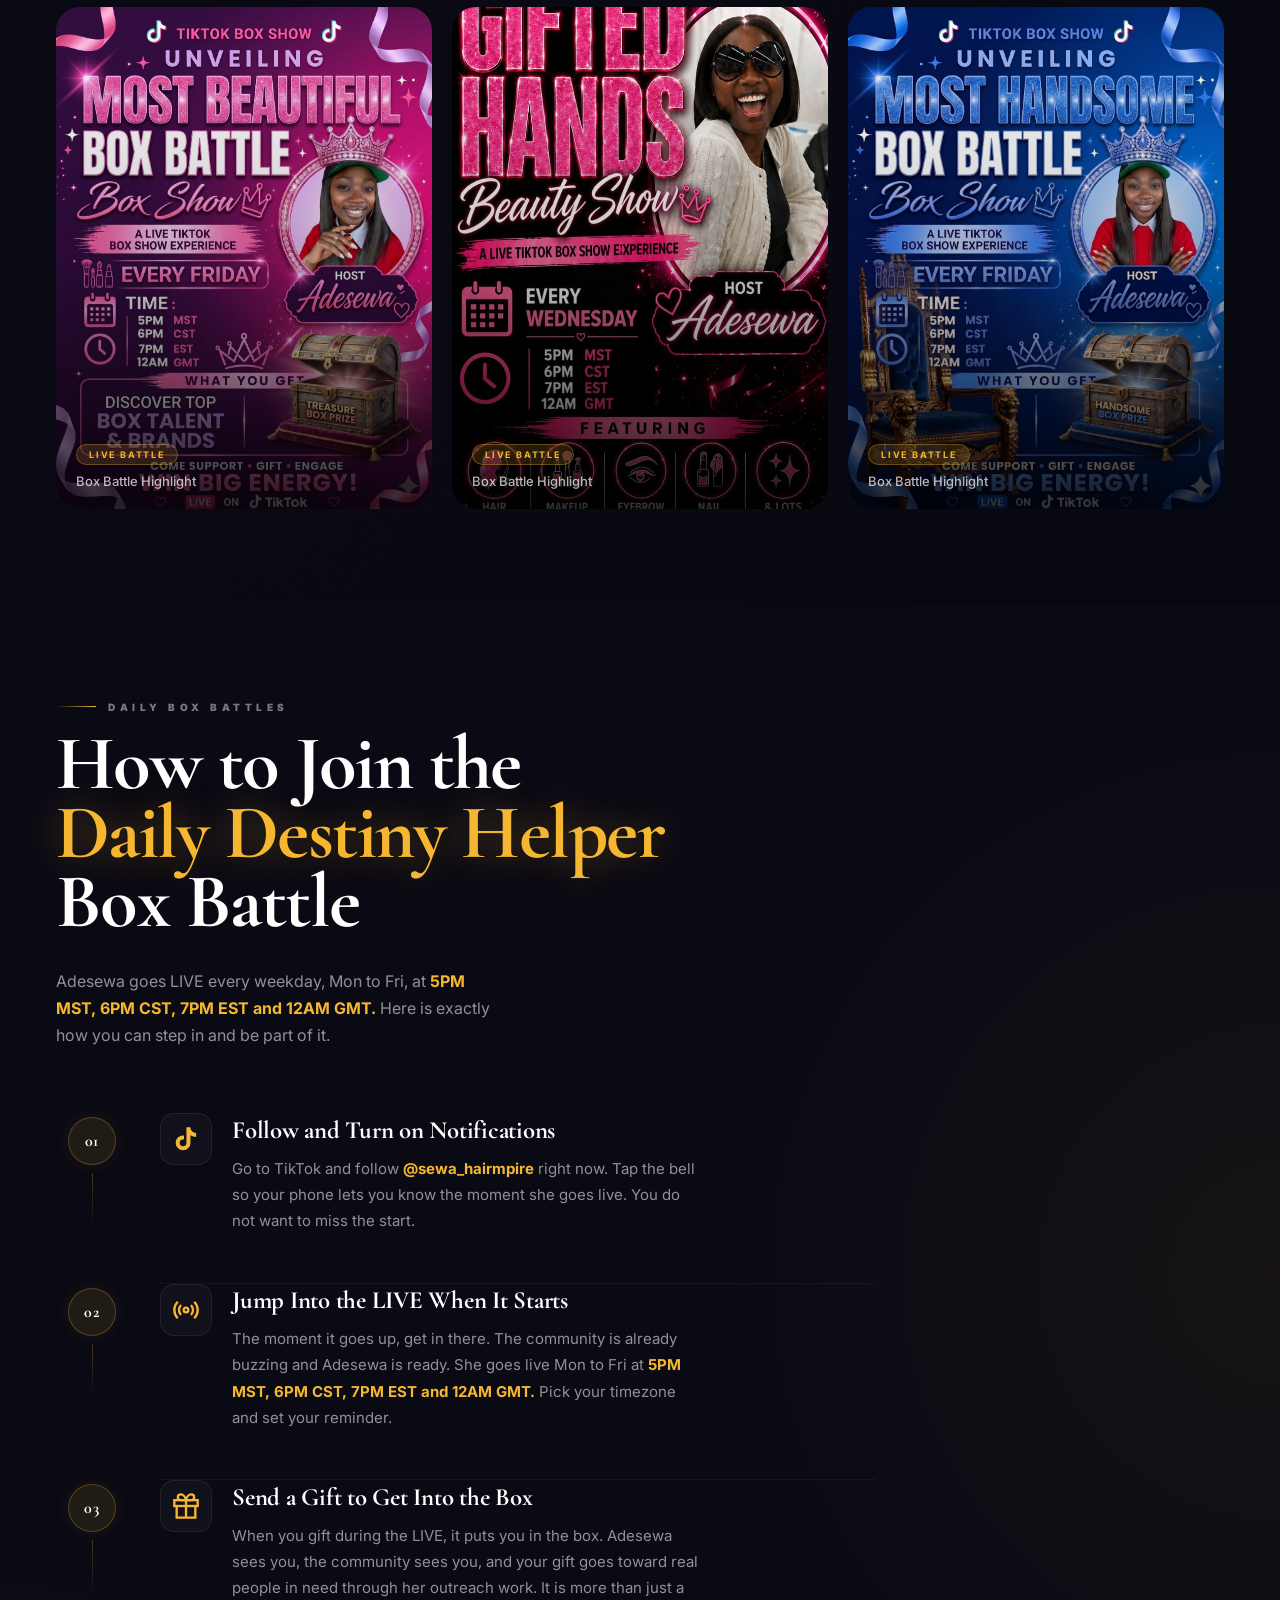
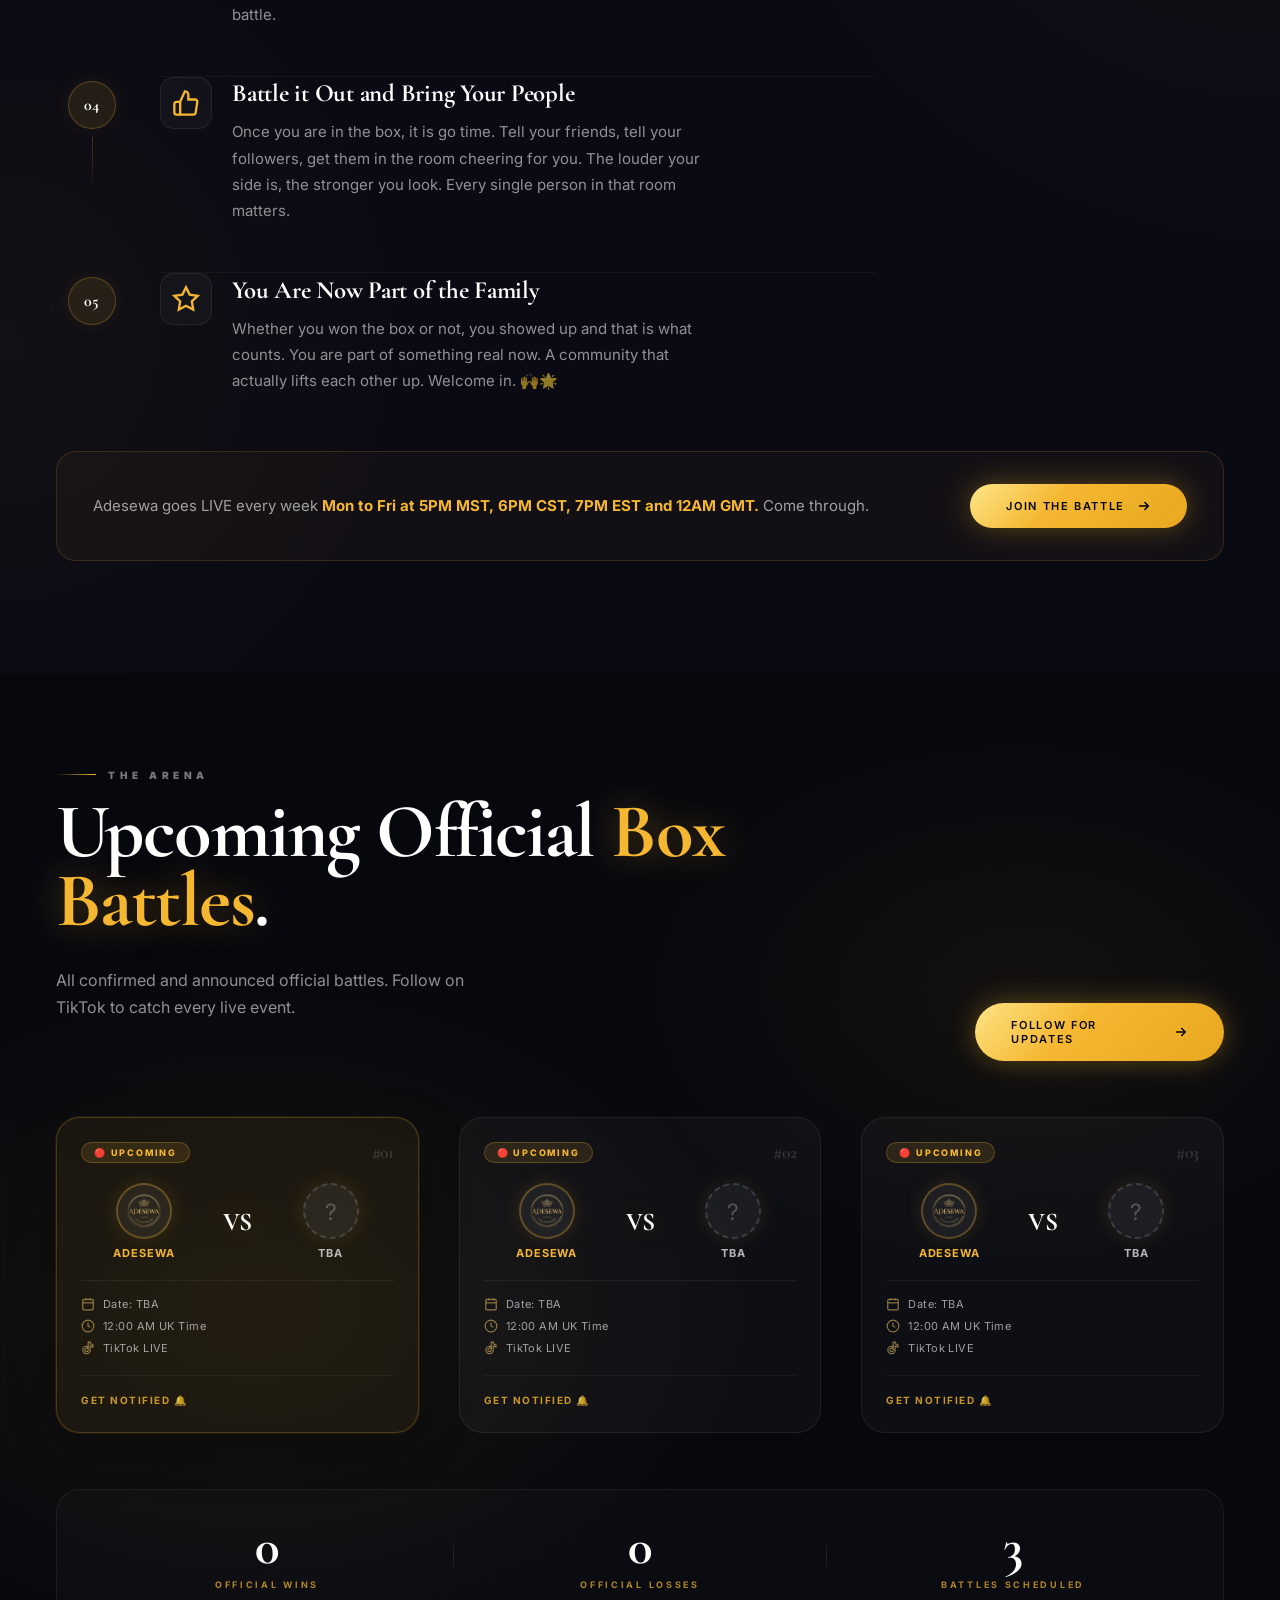
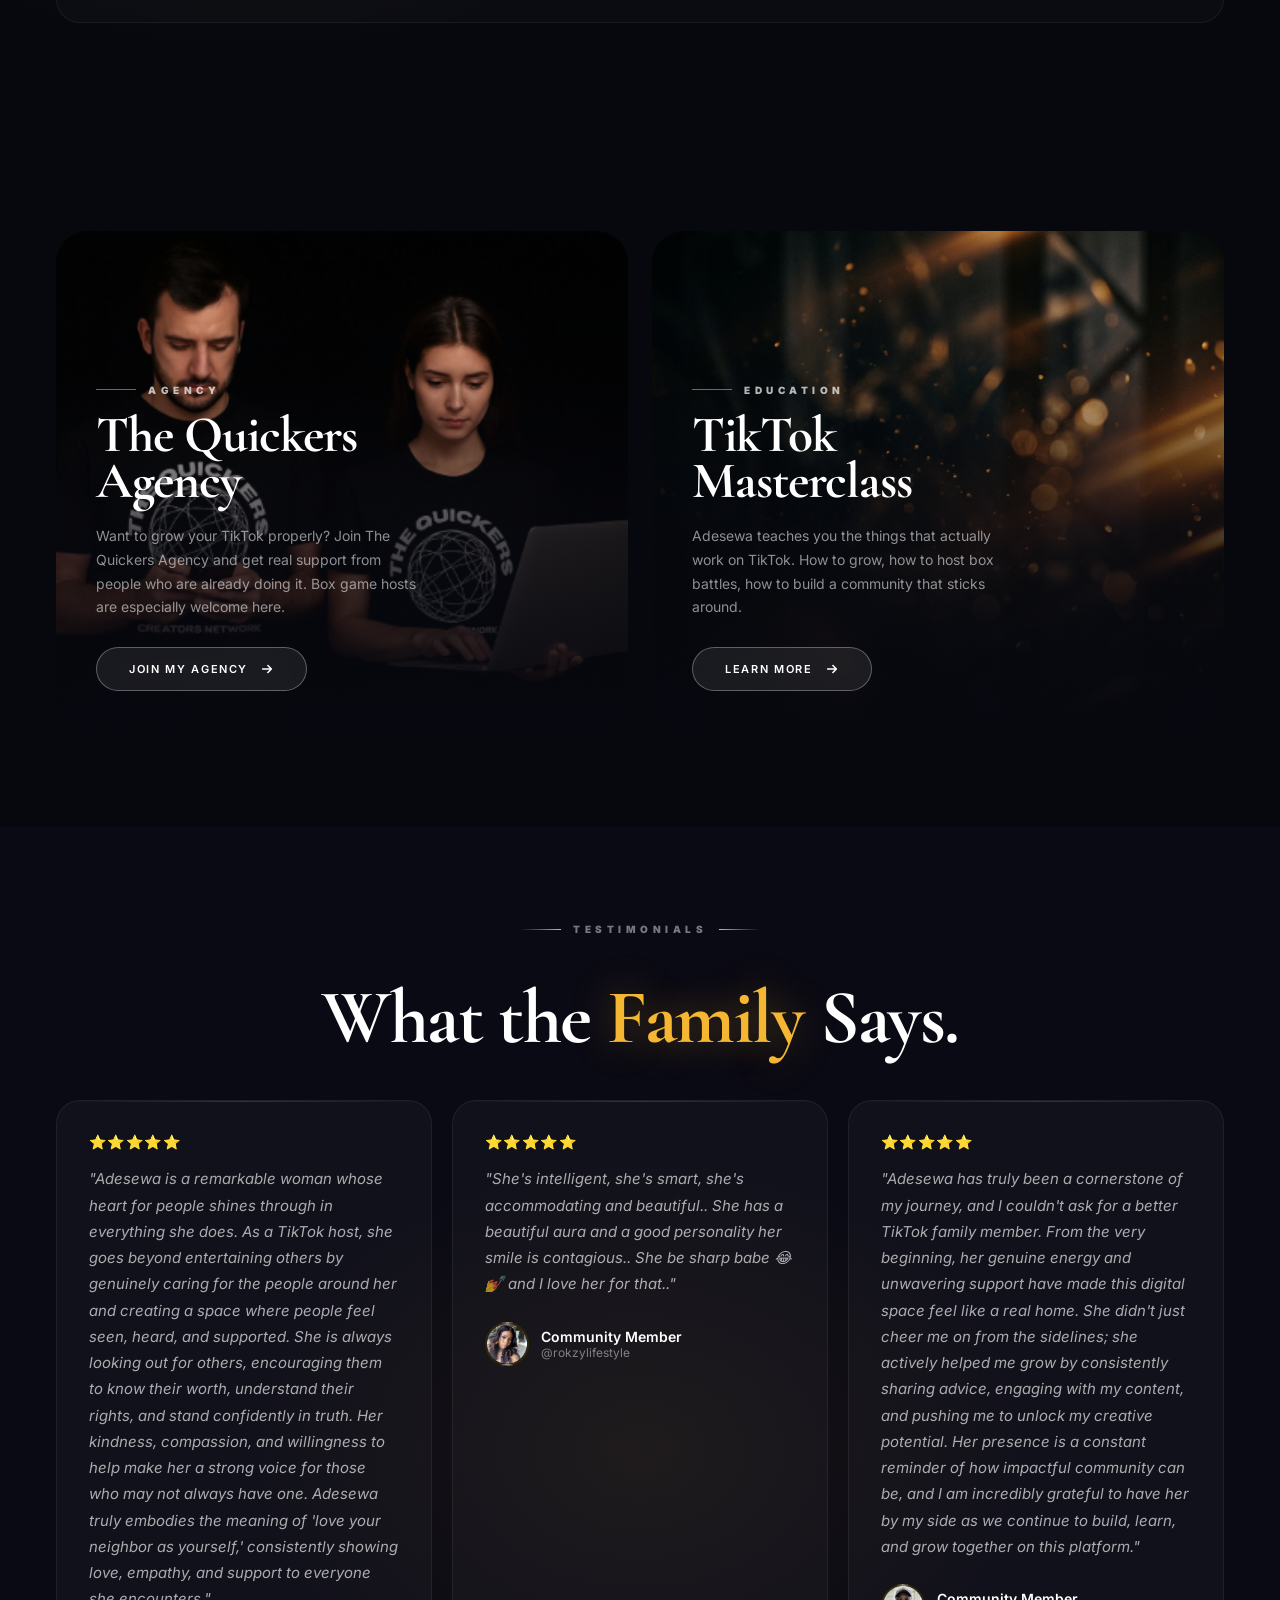
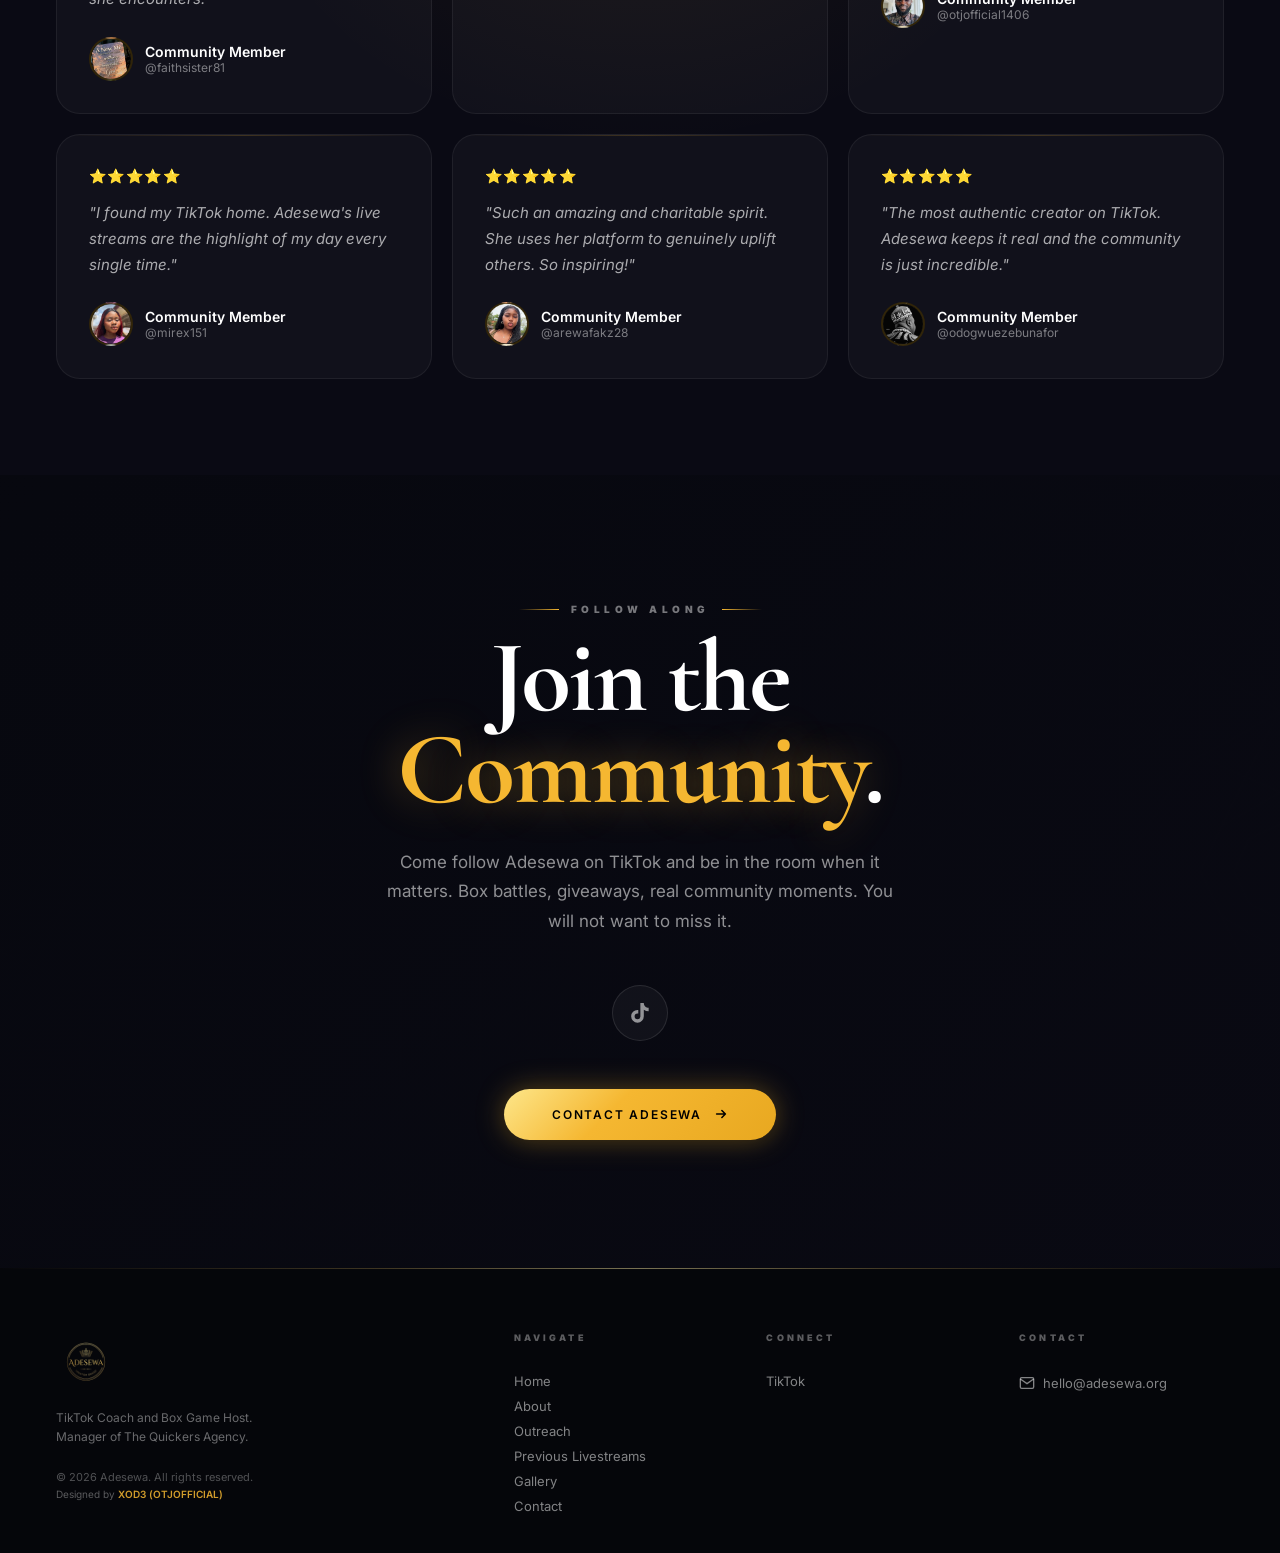
==== commit 5d4c932a: "Add Join The Quickers Agency link to welcome modal" ====
--- a/index.html
+++ b/index.html
@@ -255,7 +255,7 @@
               <div class="card-eyebrow"><div class="card-eyebrow-line"></div><span>Loyal Supporter</span></div>
               <h3 class="card-name">Sparks ✨</h3>
               <div class="card-footer">
-                <a href="https://www.tiktok.com/@oliviagordon77?_r=1&_t=ZS-96aNcKRgJK4" class="card-handle">@oliviagordon77</a>
+                <a href="https://www.tiktok.com/@rose.elhaj?_r=1&_t=ZS-96aNlvkUJuR" class="card-handle">@rose.elhaj</a>
                 <div class="card-crown-btn">
                   <svg xmlns="http://www.w3.org/2000/svg" width="16" height="16" viewBox="0 0 24 24" fill="currentColor" stroke="currentColor" stroke-width="2" stroke-linecap="round" stroke-linejoin="round"><path d="M11.562 3.266a.5.5 0 0 1 .876 0L15.39 8.87a1 1 0 0 0 1.516.294L21.183 5.5a.5.5 0 0 1 .798.519l-2.834 10.246a1 1 0 0 1-.956.734H5.81a1 1 0 0 1-.957-.734L2.02 6.02a.5.5 0 0 1 .798-.519l4.276 3.664a1 1 0 0 0 1.516-.294z"/><path d="M5 21h14"/></svg>
                 </div>
@@ -270,9 +270,9 @@
             </div>
             <div class="card-info">
               <div class="card-eyebrow"><div class="card-eyebrow-line"></div><span>Loyal Supporter</span></div>
-              <h3 class="card-name">Woman of Power RRE</h3>
+              <h3 class="card-name">Aq_R754</h3>
               <div class="card-footer">
-                <a href="https://www.tiktok.com/@rose.elhaj?_r=1&_t=ZS-96aNlvkUJuR" class="card-handle">@rose.elhaj</a>
+                <a href="https://www.tiktok.com/@aq_da_quiet_storm" class="card-handle">@aq_da_quiet_storm</a>
                 <div class="card-crown-btn">
                   <svg xmlns="http://www.w3.org/2000/svg" width="16" height="16" viewBox="0 0 24 24" fill="currentColor" stroke="currentColor" stroke-width="2" stroke-linecap="round" stroke-linejoin="round"><path d="M11.562 3.266a.5.5 0 0 1 .876 0L15.39 8.87a1 1 0 0 0 1.516.294L21.183 5.5a.5.5 0 0 1 .798.519l-2.834 10.246a1 1 0 0 1-.956.734H5.81a1 1 0 0 1-.957-.734L2.02 6.02a.5.5 0 0 1 .798-.519l4.276 3.664a1 1 0 0 0 1.516-.294z"/><path d="M5 21h14"/></svg>
                 </div>
@@ -287,9 +287,9 @@
             </div>
             <div class="card-info">
               <div class="card-eyebrow"><div class="card-eyebrow-line"></div><span>Loyal Supporter</span></div>
-              <h3 class="card-name">Betty Otty</h3>
+              <h3 class="card-name">Mirex</h3>
               <div class="card-footer">
-                <a href="https://www.tiktok.com/@bettyotty?_r=1&_t=ZS-96aNqadabPM" class="card-handle">@bettyotty</a>
+                <a href="https://www.tiktok.com/@mirex151" class="card-handle">@mirex151</a>
                 <div class="card-crown-btn">
                   <svg xmlns="http://www.w3.org/2000/svg" width="16" height="16" viewBox="0 0 24 24" fill="currentColor" stroke="currentColor" stroke-width="2" stroke-linecap="round" stroke-linejoin="round"><path d="M11.562 3.266a.5.5 0 0 1 .876 0L15.39 8.87a1 1 0 0 0 1.516.294L21.183 5.5a.5.5 0 0 1 .798.519l-2.834 10.246a1 1 0 0 1-.956.734H5.81a1 1 0 0 1-.957-.734L2.02 6.02a.5.5 0 0 1 .798-.519l4.276 3.664a1 1 0 0 0 1.516-.294z"/><path d="M5 21h14"/></svg>
                 </div>
@@ -1427,10 +1427,16 @@
             </div>
             <h2 class="wm-title">Welcome, Family! 💗🦅</h2>
             <p class="wm-text">I'm so incredibly happy to have you here. Thank you for stepping into my world. Come join our amazing community, watch the livestreams, and let's grow together!</p>
-            <button class="wm-enter-btn" onclick="closeWelcomeModal()">
-              <span>Enter Site</span>
-              <svg width="14" height="14" viewBox="0 0 16 16" fill="none"><path d="M3 8h10M9 4l4 4-4 4" stroke="currentColor" stroke-width="1.8" stroke-linecap="round" stroke-linejoin="round"/></svg>
-            </button>
+            <div class="wm-actions">
+              <button class="wm-enter-btn" onclick="closeWelcomeModal()">
+                <span>Enter Site</span>
+                <svg width="14" height="14" viewBox="0 0 16 16" fill="none"><path d="M3 8h10M9 4l4 4-4 4" stroke="currentColor" stroke-width="1.8" stroke-linecap="round" stroke-linejoin="round"/></svg>
+              </button>
+              <a href="https://www.tiktok.com/t/ZTMCwBLCn/" target="_blank" rel="noopener noreferrer" class="wm-agency-btn">
+                <span>Join The Quickers Agency</span>
+                <svg width="14" height="14" viewBox="0 0 16 16" fill="none"><path d="M8 3L13 8M13 8L8 13M13 8H3" stroke="currentColor" stroke-width="1.8" stroke-linecap="round" stroke-linejoin="round"/></svg>
+              </a>
+            </div>
           </div>
         </div>
       </div>
@@ -1619,6 +1625,14 @@
       margin: 0 0 0.5rem;
       max-width: 42ch;
     }
+    .wm-actions {
+      display: flex;
+      flex-direction: column;
+      gap: 0.8rem;
+      width: 100%;
+      align-items: center;
+      margin-top: 0.5rem;
+    }
     .wm-enter-btn {
       background: linear-gradient(135deg, var(--gold-light), var(--gold) 40%, #e8a820);
       border: none;
@@ -1632,6 +1646,9 @@
       cursor: pointer;
       display: flex;
       align-items: center;
+      justify-content: center;
+      width: 100%;
+      max-width: 280px;
       gap: 0.6rem;
       box-shadow: 0 8px 24px rgba(245, 183, 49, 0.35);
       transition: all 0.3s ease;
@@ -1642,6 +1659,35 @@
       box-shadow: 0 12px 30px rgba(245, 183, 49, 0.5);
     }
     .wm-enter-btn:active {
+      transform: translateY(0);
+    }
+    .wm-agency-btn {
+      background: rgba(15, 13, 10, 0.6);
+      border: 1px solid rgba(245, 183, 49, 0.4);
+      border-radius: 30px;
+      padding: 0.75rem 1.5rem;
+      color: var(--gold);
+      font-size: 0.7rem;
+      font-weight: 700;
+      letter-spacing: 0.1em;
+      text-transform: uppercase;
+      text-decoration: none;
+      display: flex;
+      align-items: center;
+      justify-content: center;
+      gap: 0.5rem;
+      width: 100%;
+      max-width: 280px;
+      transition: all 0.3s ease;
+      backdrop-filter: blur(8px);
+    }
+    .wm-agency-btn:hover {
+      background: rgba(245, 183, 49, 0.1);
+      border-color: var(--gold);
+      transform: translateY(-2px);
+      box-shadow: 0 8px 20px rgba(245, 183, 49, 0.2);
+    }
+    .wm-agency-btn:active {
       transform: translateY(0);
     }
 
